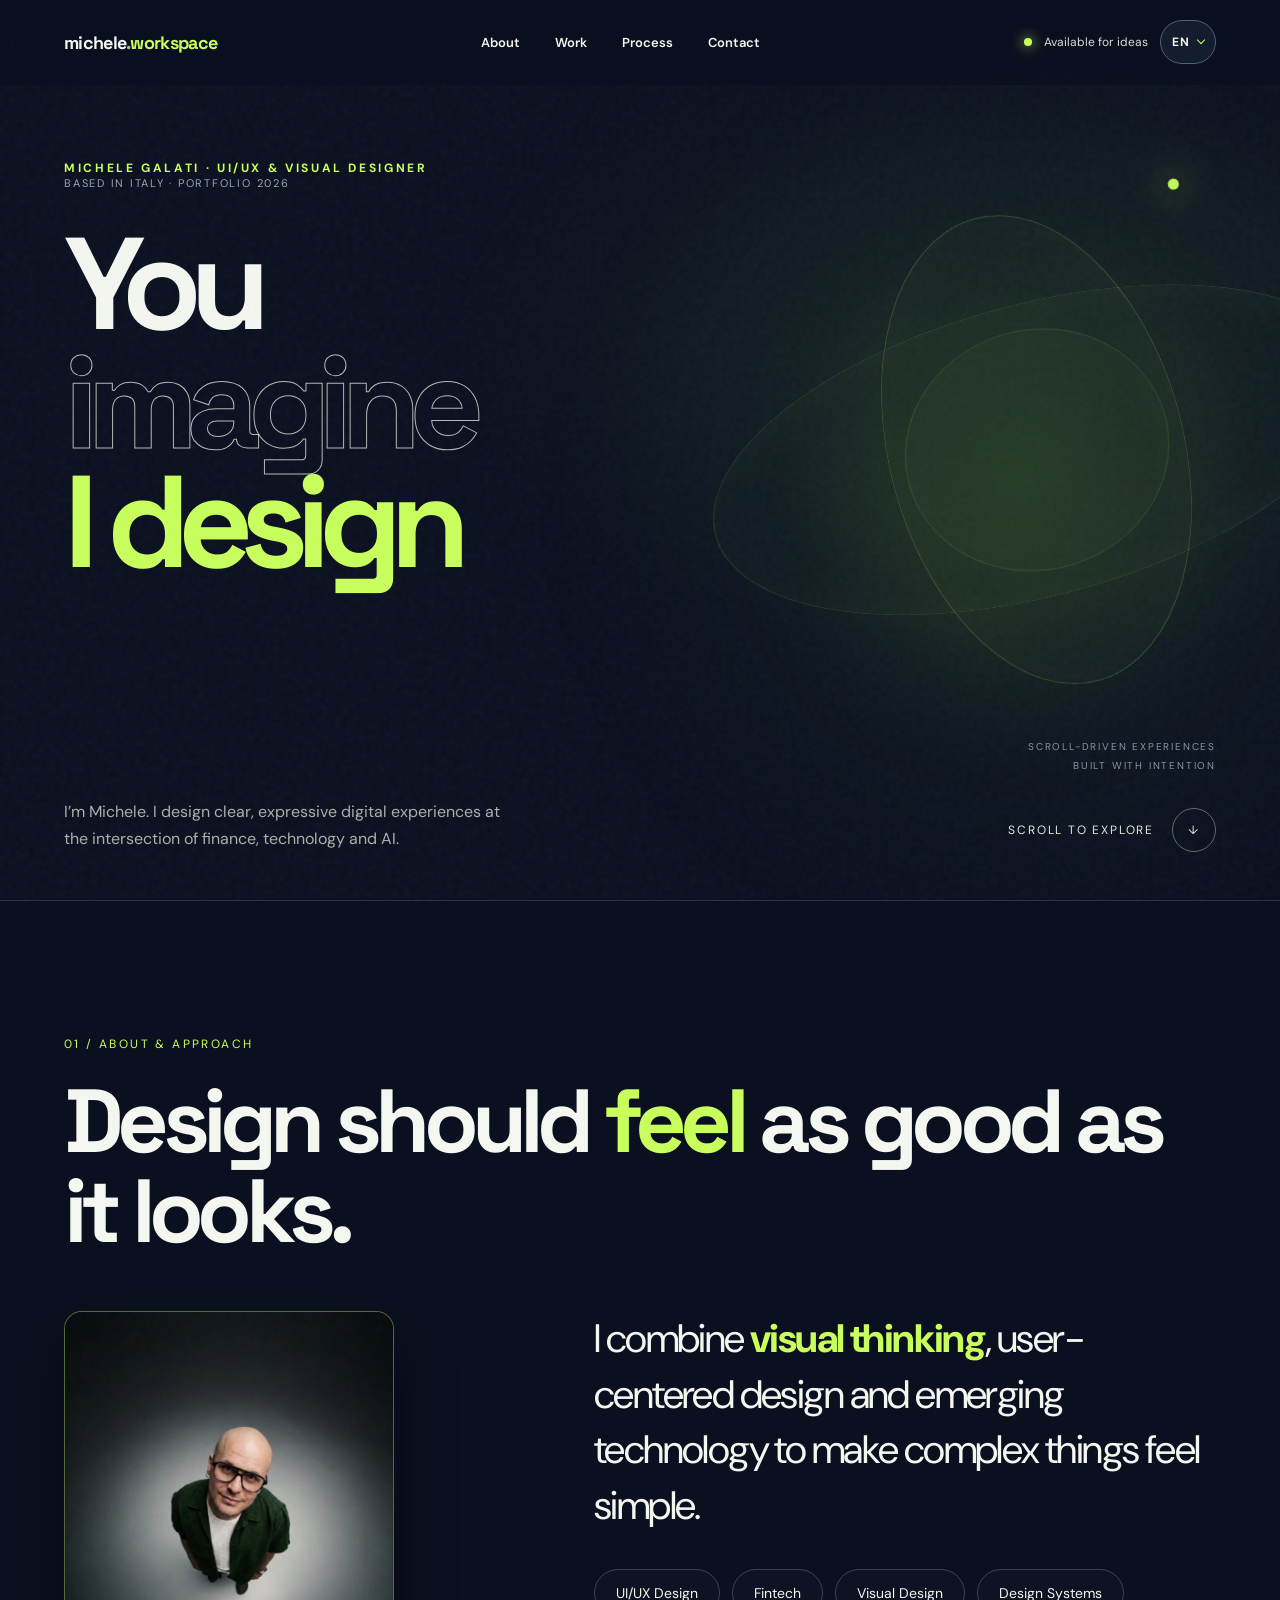
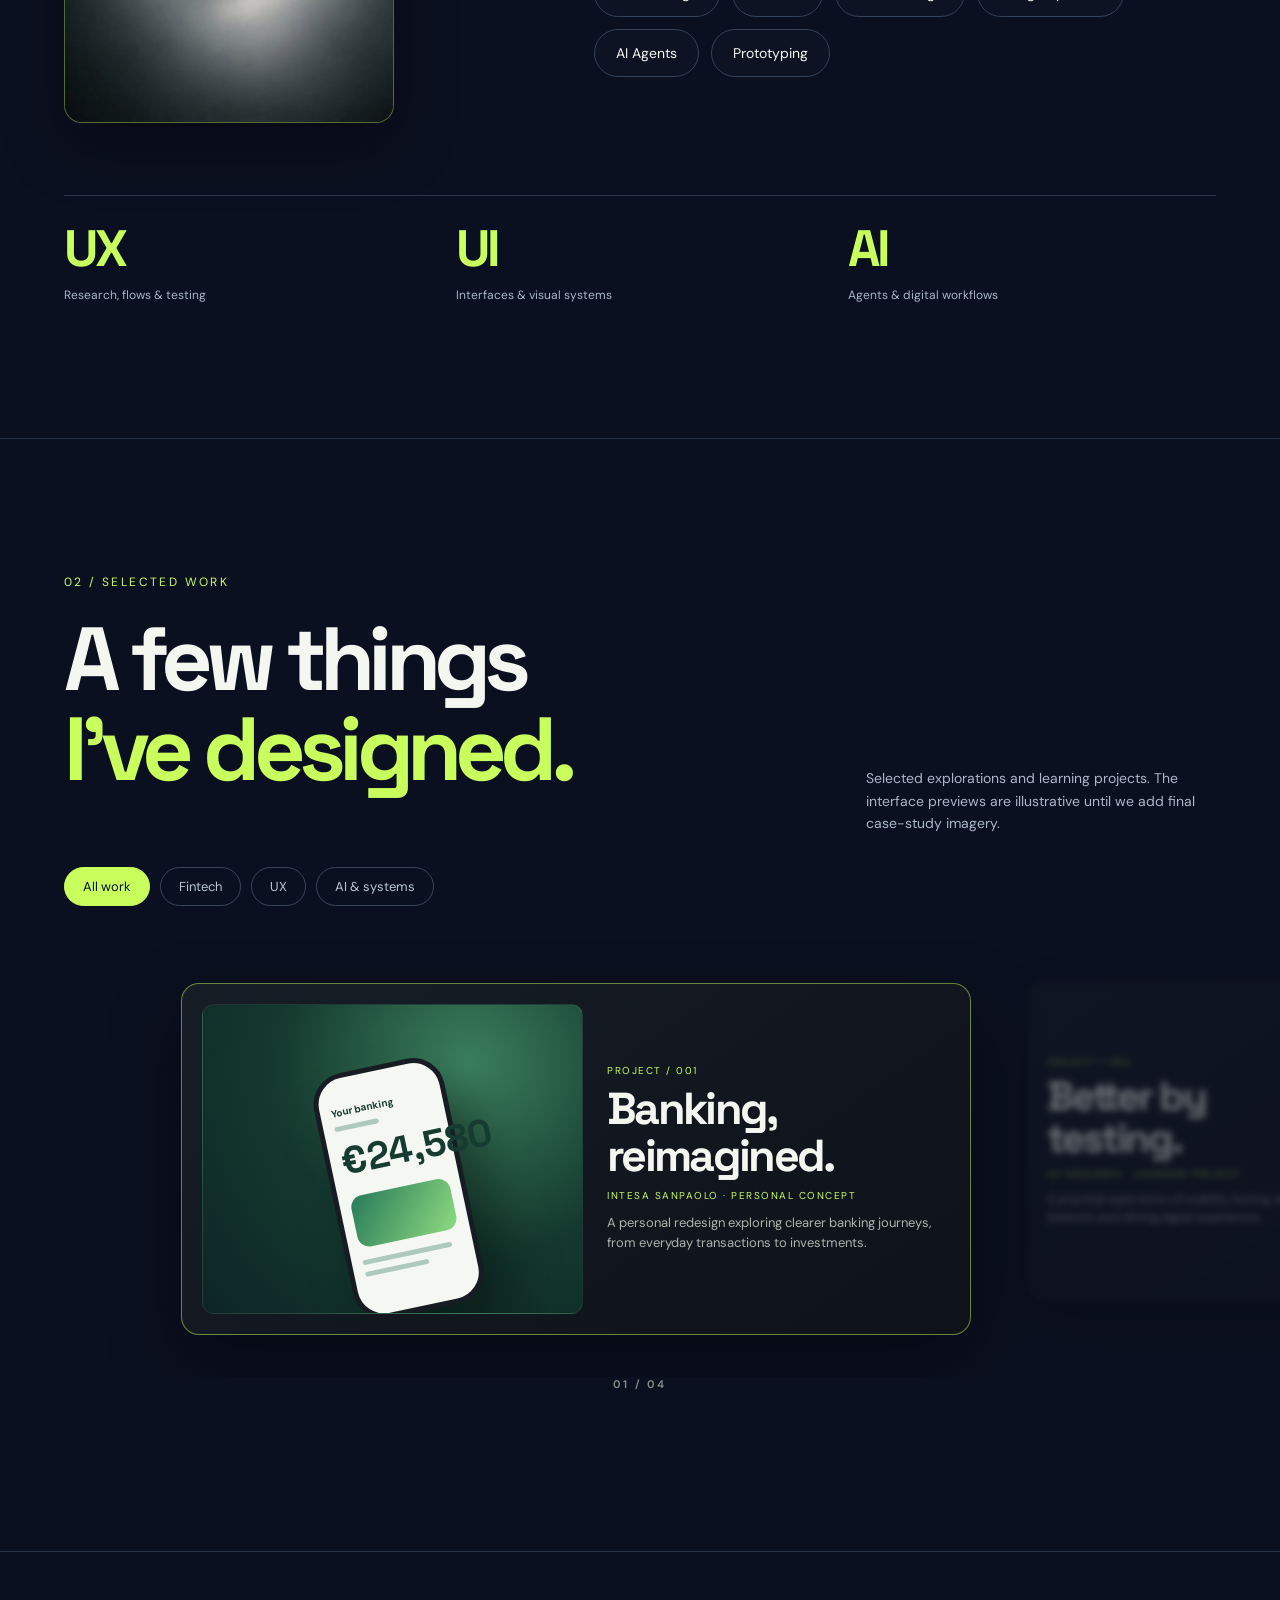
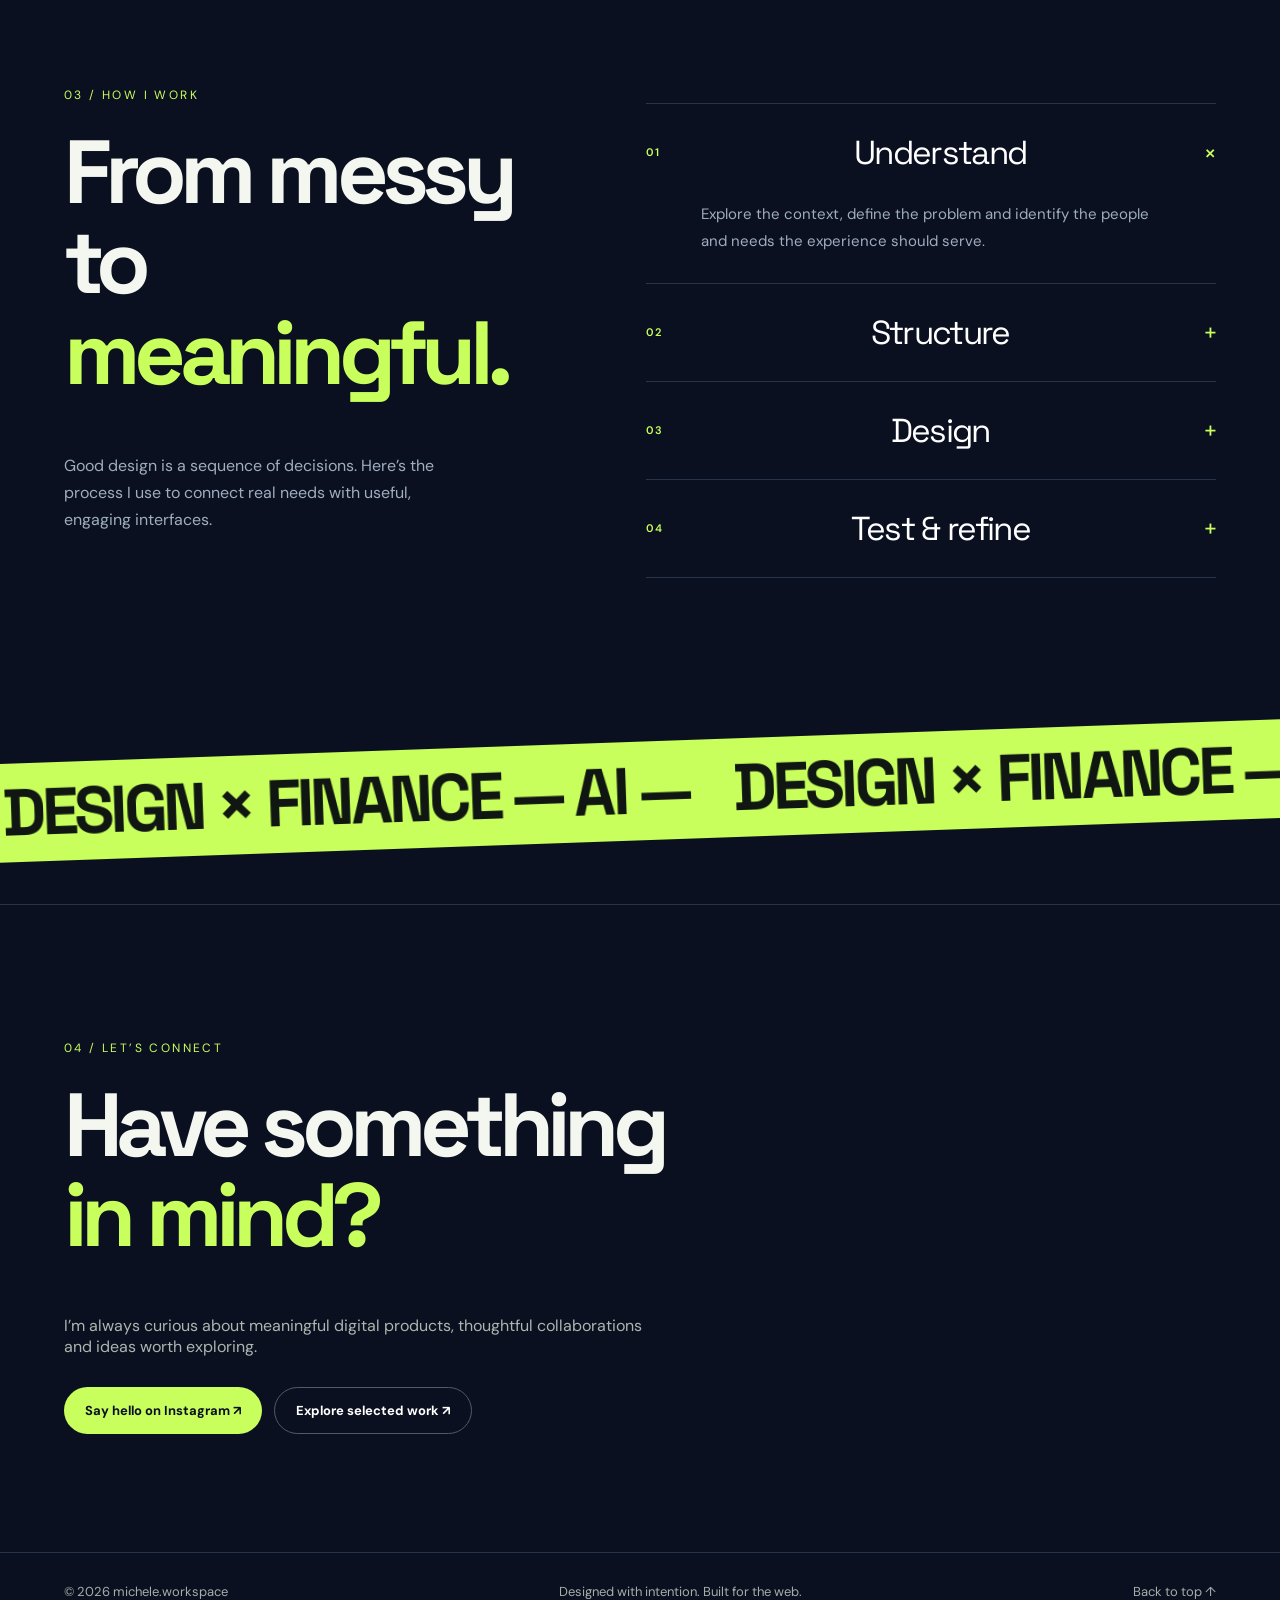
==== index.html @ 6c4df7eb "Replace project orbit with swipe carousel" ====
<!DOCTYPE html>

<html lang="it"><head><meta charset="utf-8"/><meta content="width=device-width, initial-scale=1" name="viewport"/><title>michele.workspace — UI/UX, Fintech e IA</title><style>
@import url('https://fonts.googleapis.com/css2?family=DM+Sans:wght@400;500;600;700&family=Space+Grotesk:wght@400;500;600;700&display=swap');
:root{--bg:#0b0d12;--paper:#11151b;--lime:#c8ff5c;--white:#f3f5f0;--muted:#99a2a3}*{box-sizing:border-box}html{scroll-behavior:smooth}body{margin:0;background:var(--bg);color:var(--white);font-family:'DM Sans',Arial,sans-serif;overflow-x:hidden}a{color:inherit;text-decoration:none}button{font:inherit}::selection{background:var(--lime);color:#101810}.grain{pointer-events:none;position:fixed;inset:0;opacity:.16;z-index:20;background-image:url("data:image/svg+xml,%3Csvg viewBox='0 0 180 180' xmlns='http://www.w3.org/2000/svg'%3E%3Cfilter id='n'%3E%3CfeTurbulence type='fractalNoise' baseFrequency='.8' numOctaves='3' stitchTiles='stitch'/%3E%3C/filter%3E%3Crect width='100%25' height='100%25' filter='url(%23n)' opacity='.23'/%3E%3C/svg%3E")}.nav{position:absolute;top:0;left:0;width:100%;display:flex;justify-content:space-between;align-items:center;padding:29px 5vw;z-index:15}.brand{font-family:'Space Grotesk';font-weight:700;font-size:18px;letter-spacing:-.7px}.brand b{color:var(--lime)}.navlinks{display:flex;gap:35px;font-size:13px}.navlinks a{transition:color .25s}.navlinks a:hover{color:var(--lime)}.navright{display:flex;align-items:center;gap:13px}.dot{width:8px;height:8px;background:var(--lime);border-radius:50%;box-shadow:0 0 13px var(--lime)}.available{font-size:12px;color:#d7dece}.hero{min-height:100svh;padding:160px 5vw 48px;position:relative;display:flex;flex-direction:column;justify-content:space-between;overflow:hidden}.glow{position:absolute;right:-17vw;top:2vh;width:75vw;height:75vw;max-height:1050px;border-radius:50%;background:radial-gradient(circle,rgba(137,214,61,.22) 0%,rgba(40,89,45,.09) 36%,transparent 67%);filter:blur(35px);pointer-events:none}.eyebrow{font-size:12px;letter-spacing:.22em;color:var(--lime);font-weight:700;text-transform:uppercase}.hero h1{font-family:'Space Grotesk',sans-serif;font-size:clamp(65px,11.2vw,190px);font-weight:700;letter-spacing:-.093em;line-height:.91;margin:35px 0 28px;max-width:1440px;position:relative}.hero h1 span{display:block}.hero h1 .outline{color:transparent;-webkit-text-stroke:1px rgba(244,251,235,.7)}.hero h1 .lime{color:var(--lime)}.herofoot{display:flex;justify-content:space-between;align-items:flex-end;gap:18px}.herofoot p{max-width:360px;color:#a9b1ab;font-size:16px;line-height:1.65;margin:0}.scrollnote{font-size:12px;letter-spacing:.15em;color:#e5eade;display:flex;align-items:center;gap:18px}.scrollnote span{border:1px solid #606963;border-radius:50%;height:44px;width:44px;display:grid;place-items:center}.section{padding:135px 5vw;border-top:1px solid #242b2a}.tag{color:var(--lime);font-size:12px;letter-spacing:.2em;text-transform:uppercase}.section h2{font-family:'Space Grotesk';font-size:clamp(48px,7vw,110px);line-height:1.01;letter-spacing:-.075em;margin:24px 0 54px;max-width:1050px}.section h2 em{font-style:normal;color:var(--lime)}.intro{max-width:800px;font-size:clamp(23px,3.1vw,46px);line-height:1.4;letter-spacing:-.04em}.intro strong{color:var(--lime)}.skills{display:flex;flex-wrap:wrap;gap:12px;margin-top:55px}.chip{border:1px solid #3a4740;border-radius:100px;padding:14px 21px;font-size:14px;transition:background .25s,color .25s,transform .25s}.chip:hover{background:var(--lime);color:#0b0d12;transform:translateY(-5px)}.workhead{display:flex;justify-content:space-between;align-items:end;gap:30px}.workhead p{font-size:14px;color:var(--muted);max-width:310px}.project{display:grid;grid-template-columns:1.2fr .8fr;gap:5vw;border-top:1px solid #303a37;padding:40px 0 75px;align-items:center}.project:nth-of-type(even){grid-template-columns:.8fr 1.2fr}.project:nth-of-type(even) .visual{order:2}.visual{position:relative;min-height:410px;border-radius:12px;display:grid;place-items:center;overflow:hidden;transition:transform .5s cubic-bezier(.2,.8,.2,1)}.visual:hover{transform:scale(.985)}.visual.green{background:radial-gradient(circle at 70% 20%,#42895e,#183d32 53%,#122824)}.visual.blue{background:radial-gradient(circle at 25% 20%,#466ca5,#182b4d 55%,#101a32)}.visual.purple{background:radial-gradient(circle at 65% 25%,#6a548e,#242039 64%,#171322)}.mock{width:46%;min-width:170px;max-width:260px;aspect-ratio:.53;background:#f5f8f2;border:7px solid #161c22;border-radius:32px;box-shadow:20px 40px 55px #0006;transform:rotate(-12deg) translateY(30px);padding:35px 14px 15px;transition:transform .7s cubic-bezier(.2,.8,.2,1);color:#163b31}.visual:hover .mock{transform:rotate(-4deg) translateY(8px)}.mock .line{height:8px;border-radius:12px;background:#aecabc;margin:10px 0}.mock .balance{font-size:clamp(20px,3vw,38px);font-family:'Space Grotesk';font-weight:700}.mock .block{height:26%;background:linear-gradient(130deg,#287a5a,#8edb80);border-radius:12px;margin:20px 0}.mock .tiny{font-size:10px;font-weight:700}.visual.blue .mock{color:#203968}.visual.blue .mock .block{background:linear-gradient(130deg,#1d4389,#75a0e9)}.visual.purple .mock{color:#4d376b}.visual.purple .mock .block{background:linear-gradient(130deg,#66429c,#bfa8e7)}.projectinfo .number{color:var(--lime);font-size:12px;letter-spacing:.15em}.projectinfo h3{font-family:'Space Grotesk';letter-spacing:-.06em;font-size:clamp(35px,4.5vw,70px);line-height:1.04;margin:20px 0}.projectinfo p{font-size:16px;line-height:1.7;color:#abb4ad;max-width:400px}.projectinfo .type{font-size:12px;color:var(--lime);text-transform:uppercase;letter-spacing:.15em}.view{display:inline-flex;align-items:center;gap:19px;margin-top:25px;border-bottom:1px solid #809185;padding-bottom:12px;font-size:14px}.view span{font-size:21px;transition:transform .25s}.view:hover span{transform:translate(5px,-5px)}.ticker{background:var(--lime);color:#101611;overflow:hidden;white-space:nowrap;transform:rotate(-2deg) scale(1.03);margin:20px 0 70px}.tickertrack{display:inline-flex;min-width:max-content;animation:marquee 20s linear infinite;font:700 clamp(36px,5vw,85px)/1.5 'Space Grotesk';letter-spacing:-.06em}.tickertrack span{padding:0 20px}@keyframes marquee{to{transform:translateX(-50%)}}.contact{padding-bottom:100px;min-height:70vh}.contact h2{max-width:1100px}.contact h2 a{color:var(--lime);border-bottom:3px solid var(--lime)}.footer{display:flex;justify-content:space-between;gap:15px;flex-wrap:wrap;border-top:1px solid #2b3331;padding:30px 5vw;color:#a5aea8;font-size:13px}.reveal{opacity:0;transform:translateY(48px);transition:opacity .85s ease,transform .85s cubic-bezier(.2,.7,.2,1)}.reveal.visible{opacity:1;transform:translateY(0)}.reveal.delay{transition-delay:.15s}.cursor{position:fixed;pointer-events:none;border:1px solid var(--lime);height:24px;width:24px;border-radius:50%;z-index:100;transform:translate(-50%,-50%);opacity:0;transition:width .2s,height .2s,opacity .2s;mix-blend-mode:difference}.cursor.big{width:56px;height:56px;background:var(--lime)}@media(min-width:901px){body{cursor:none}a,button,.chip,.visual{cursor:none}}@media(max-width:900px){.hero{padding-top:145px;min-height:85svh}.hero h1{font-size:clamp(57px,11vw,120px)}.navlinks{display:none}.available{font-size:10px}.project,.project:nth-of-type(even){grid-template-columns:1fr;gap:24px}.project:nth-of-type(even) .visual{order:0}.visual{min-height:360px}.section{padding:90px 5vw}.herofoot{align-items:start}.scrollnote{display:none}}@media(max-width:550px){.hero h1{font-size:clamp(55px,12.3vw,80px)}.herofoot p{font-size:14px}.visual{min-height:320px}.nav{padding:25px 5vw}.section h2{margin-bottom:40px}.section{padding-top:75px;padding-bottom:75px}.contact{min-height:50vh}}@media(prefers-reduced-motion:reduce){*,*:before,*:after{animation-duration:.01ms!important;transition-duration:.01ms!important;scroll-behavior:auto!important}.reveal{opacity:1;transform:none}}


/* V2: progressive enhancements on top of the original portfolio */
:root{--bg:#0b1020;--paper:#11192b;--lime:#c8ff5c;--white:#f4f6f0;--muted:#aab7c6;--line:#273449;--ease:cubic-bezier(.19,1,.22,1)}
html{overflow-x:clip}body{background:var(--bg)}
:focus-visible{outline:2px solid var(--lime);outline-offset:5px}
.skip{position:fixed;top:-100px;left:20px;background:var(--lime);color:#0b1020;padding:12px 18px;z-index:999}.skip:focus{top:20px}
.nav{position:fixed;top:0;left:0;right:0;padding:20px 5vw;background:rgba(11,16,32,.62);border-bottom:1px solid transparent;backdrop-filter:blur(20px);-webkit-backdrop-filter:blur(20px);transition:background .3s,border-color .3s;z-index:90}
.nav.scrolled{background:rgba(11,16,32,.9);border-color:var(--line)}
.navlinks a.active{color:var(--lime)}.navlinks a{font-weight:600}
.navright{gap:12px}.navright .dot{flex-shrink:0}
.menu-toggle{display:none;background:none;border:1px solid #526075;border-radius:100px;color:#fff;padding:10px 15px;font-size:12px;cursor:pointer}
.progress{position:fixed;top:0;left:0;height:3px;width:100%;background:var(--lime);transform:scaleX(0);transform-origin:left;z-index:110;pointer-events:none}
.hero{min-height:100svh;padding-top:160px;isolation:isolate}.hero h1{z-index:3}.hero h1 .outline{-webkit-text-stroke:1px rgba(244,251,235,.72)}
.hero::before{content:'';position:absolute;inset:0;z-index:-1;background:radial-gradient(ellipse at 80% 38%,rgba(119,191,80,.09),transparent 40%)}
.hero-topline{display:flex;align-items:center;justify-content:space-between;gap:20px}.hero-index{font-size:11px;color:#96a8b5;letter-spacing:.16em}
.hero h1 .word{display:block;transform:translateY(0);transition:transform .7s var(--ease)}
.hero h1 .word:hover{transform:translateX(12px)}
.hero-orbit{position:absolute;width:min(52vw,680px);aspect-ratio:1;right:-7%;top:13%;pointer-events:none;z-index:-1;transform:rotate(-15deg)}
.hero-orbit .ring{position:absolute;inset:0;border:1px solid rgba(200,255,92,.17);border-radius:50%;transform:rotateX(64deg) rotate(-25deg);box-shadow:0 0 80px rgba(200,255,92,.045) inset}
.hero-orbit .ring:nth-child(2){inset:14%;border-color:rgba(200,255,92,.25);transform:rotateY(52deg) rotate(-35deg)}
.hero-orbit .ring:nth-child(3){inset:30%;border-color:rgba(200,255,92,.15);transform:rotateX(25deg) rotate(25deg)}
.hero-orbit .satellite{position:absolute;right:19%;top:16%;width:11px;height:11px;background:var(--lime);border-radius:50%;box-shadow:0 0 35px var(--lime);animation:float 5s ease-in-out infinite}
@keyframes float{50%{transform:translateY(-24px)}}
.herofoot{position:relative;z-index:3}.herofoot p{max-width:440px}.herofoot strong{color:#f5f9f0}
.scrollnote span{transition:transform .3s,border-color .3s}.scrollnote:hover span{transform:translateY(6px);border-color:var(--lime)}
.hero-meta{position:absolute;right:5vw;bottom:128px;display:flex;flex-direction:column;gap:6px;text-align:right;font-size:10px;letter-spacing:.18em;color:#8795a7}
.section{border-color:var(--line)}.section h2{max-width:1120px}.section h2 em{font-style:normal}
.about-layout{display:grid;grid-template-columns:.8fr 1.2fr;gap:9vw;align-items:start}
.about-aside{position:sticky;top:140px}.about-aside .micro{font-size:13px;line-height:1.8;color:#a8b5c7;max-width:250px}
.about-aside .vertical-line{width:1px;height:100px;background:linear-gradient(var(--lime),transparent);margin:26px 0}
.about-content .intro{margin:0}.about-content .skills{margin-top:36px}.chip{background:rgba(255,255,255,.015);border-color:#34435a}
.stats{display:grid;grid-template-columns:repeat(3,1fr);border-top:1px solid var(--line);margin-top:72px;padding-top:27px;gap:24px}
.stat b{font:700 clamp(28px,4vw,54px)/1 'Space Grotesk';letter-spacing:-.06em;color:var(--lime)}.stat span{display:block;font-size:12px;color:#a8b5c7;margin-top:12px}
.workhead{margin-bottom:18px}.workhead p{max-width:350px;line-height:1.6}
.filters{display:flex;gap:10px;flex-wrap:wrap;margin:0 0 35px}.filter{background:transparent;border:1px solid #39465a;color:#b9c6d4;padding:10px 18px;border-radius:30px;cursor:pointer;transition:all .25s;font-size:13px}
.filter:hover,.filter.active{background:var(--lime);color:#0b1020;border-color:var(--lime)}
.project{transition:opacity .35s,transform .35s;transform-origin:center top}.project.is-hidden{display:none}
.project{cursor:pointer}.project .visual{isolation:isolate}.visual::after{content:none}
.visual{border:1px solid #ffffff12}.visual:hover{transform:scale(.99)}
.visual.green{background:radial-gradient(circle at 70% 20%,#3b805d,#14392e 53%,#0d2426)}
.visual.blue{background:radial-gradient(circle at 25% 20%,#406ca5,#182b4d 55%,#101a32)}
.visual.purple{background:radial-gradient(circle at 65% 25%,#66538e,#242039 64%,#171322)}
.visual.coral{background:radial-gradient(circle at 75% 20%,#d69c94,#8c5053 48%,#301e30)}
.visual .mock{pointer-events:none}.view{background:none;border:0;border-bottom:1px solid #809185;color:var(--white);padding-left:0;padding-right:0;cursor:pointer;font-family:inherit}
.projectinfo .type{line-height:1.7}.projectinfo h3{font-size:clamp(36px,4.5vw,72px)}
.flow-preview{width:80%;max-width:480px;aspect-ratio:1.5;background:#f8f7f3;color:#182231;border-radius:15px;transform:rotate(-8deg) translateY(20px);box-shadow:24px 30px 60px #0005;padding:15px;transition:transform .7s var(--ease);pointer-events:none}
.visual:hover .flow-preview{transform:rotate(-2deg) translateY(2px)}
.flow-top{display:flex;justify-content:space-between;align-items:center;font-size:11px;font-weight:700}.flow-top i{display:block;background:#e7a89d;width:10px;height:10px;border-radius:50%}
.flow-main{display:grid;grid-template-columns:1fr 1fr;gap:10px;margin-top:20px;align-items:center}.flow-circle{aspect-ratio:1;border:10px solid #efb1a6;border-left-color:#d8dbe0;border-bottom-color:#f4d8cf;border-radius:50%;display:grid;place-items:center;font:700 10px 'Space Grotesk';text-align:center}
.flow-rows{display:grid;gap:8px}.flow-rows span{height:20px;background:#e9e8e5;border-radius:6px}.flow-rows span:nth-child(2){width:80%;background:#f2c8c0}.flow-rows span:nth-child(3){width:65%}
.ticker{margin:30px 0 65px}.tickertrack{will-change:transform}
.process-grid{display:grid;grid-template-columns:.9fr 1.1fr;gap:9vw;align-items:start}.process-lead{position:sticky;top:140px}.process-lead p{color:#9eaebe;line-height:1.7;max-width:370px}
.process-list{border-top:1px solid var(--line)}.step{border-bottom:1px solid var(--line)}.step-button{width:100%;display:flex;gap:22px;align-items:center;justify-content:space-between;background:transparent;color:#fff;border:0;padding:27px 0;cursor:pointer;text-align:left;font-family:'Space Grotesk';font-size:clamp(21px,2.6vw,36px);letter-spacing:-.05em}.step-button .n{font:600 11px 'DM Sans';color:var(--lime);letter-spacing:.1em;min-width:32px}.step-button .plus{font-size:24px;font-weight:400;color:var(--lime);transition:transform .3s}.step.open .plus{transform:rotate(45deg)}.step-copy{max-height:0;overflow:hidden;transition:max-height .55s var(--ease)}.step-copy p{margin:0 0 28px 55px;max-width:470px;color:#9eadbf;font-size:15px;line-height:1.8}
.contact{min-height:72vh}.contact h2 a{transition:color .3s}.contact h2 a:hover{color:#fff}.contact-actions{display:flex;gap:12px;flex-wrap:wrap;margin-top:30px}.pill-link{display:inline-flex;align-items:center;gap:12px;padding:14px 21px;border-radius:100px;background:var(--lime);color:#0b1020;font-weight:700;font-size:13px;transition:transform .3s}.pill-link:hover{transform:translateY(-5px)}.pill-link.secondary{background:transparent;color:#fff;border:1px solid #4c5c6b}
.footer{border-color:var(--line)}
.dialog{position:fixed;inset:0;z-index:200;display:none;align-items:center;justify-content:center;padding:24px;background:rgba(4,8,18,.82);backdrop-filter:blur(12px)}.dialog.open{display:flex;animation:fadeIn .3s ease}@keyframes fadeIn{from{opacity:0}to{opacity:1}}
.dialog-panel{width:min(850px,100%);max-height:min(86vh,900px);overflow:auto;background:#131d2e;border:1px solid #3c4a5c;border-radius:18px;padding:clamp(24px,5vw,56px);position:relative;box-shadow:0 30px 100px #0009}
.dialog-close{position:absolute;top:20px;right:20px;background:#243147;border:1px solid #536176;color:#fff;border-radius:50%;height:42px;width:42px;font-size:23px;cursor:pointer}
.dialog-label{color:var(--lime);font-size:11px;letter-spacing:.18em;text-transform:uppercase}.dialog h2{font:700 clamp(36px,6vw,72px)/1.02 'Space Grotesk';letter-spacing:-.07em;margin:24px 50px 22px 0}.dialog p{color:#c0cad6;line-height:1.8;font-size:16px;max-width:660px}.dialog-grid{display:grid;grid-template-columns:1fr 1fr;gap:28px;margin-top:28px;border-top:1px solid var(--line);padding-top:24px}.dialog-grid h3{font-size:12px;color:var(--lime);text-transform:uppercase;letter-spacing:.14em}.dialog-grid p{font-size:14px;margin:8px 0}.dialog-note{font-size:12px!important;color:#94a4b6!important;margin-top:24px}
.mobile-menu{display:none}.backtop{position:fixed;bottom:22px;right:22px;width:48px;height:48px;border-radius:50%;background:var(--lime);color:#0b1020;border:0;cursor:pointer;z-index:80;opacity:0;pointer-events:none;transform:translateY(12px);transition:opacity .3s,transform .3s}.backtop.show{opacity:1;pointer-events:auto;transform:translateY(0)}
.reveal{transition-duration:1s}.reveal.delay{transition-delay:.16s}
@media(max-width:900px){.nav{padding:18px 5vw}.menu-toggle{display:block}.navright .available,.navright .dot{display:none}.mobile-menu{position:fixed;inset:0;background:#0b1020;z-index:89;padding:115px 6vw 45px;display:flex;flex-direction:column;gap:12px;opacity:0;visibility:hidden;transform:translateY(-16px);transition:opacity .35s,transform .35s,visibility .35s}.mobile-menu.open{opacity:1;visibility:visible;transform:translateY(0)}.mobile-menu a{font:700 clamp(42px,10vw,76px)/1.2 'Space Grotesk';letter-spacing:-.07em;padding:9px 0;border-bottom:1px solid #293449}.mobile-menu small{margin-top:auto;color:#93a4b5}.hero-orbit{width:75vw;right:-18%;top:23%;opacity:.75}.hero-meta{display:none}.about-layout,.process-grid{grid-template-columns:1fr;gap:30px}.about-aside,.process-lead{position:static}.about-aside .vertical-line{display:none}.stats{margin-top:50px}.process-lead h2{margin-bottom:22px}}
@media(max-width:550px){.hero{min-height:94svh;padding-top:145px}.hero h1{font-size:clamp(56px,12.5vw,82px);margin-top:38px}.hero-index{display:none}.hero-orbit{width:105vw;top:31%;right:-43%;opacity:.55}.stats{grid-template-columns:1fr 1fr}.stat:last-child{grid-column:1/-1}.project .visual{min-height:320px}.flow-preview{width:87%}.step-copy p{margin-left:0}.dialog-grid{grid-template-columns:1fr;gap:10px}.dialog-panel{padding:28px 22px}.dialog h2{margin-right:30px}.contact h2{overflow-wrap:anywhere}.footer{padding-bottom:80px}}
@media(prefers-reduced-motion:reduce) and (pointer:fine){body,a,button,.chip,.visual{cursor:auto!important}}
@media(prefers-reduced-motion:reduce){.reveal{opacity:1!important;transform:none!important}.tickertrack{animation:none!important}.hero-orbit .satellite{animation:none!important}.mobile-menu,.step-copy{transition:none!important}}

.locale-picker{position:relative;display:inline-grid;place-items:center;grid-template-columns:auto auto;gap:8px;padding:0 11px;min-height:44px;flex:none;border:1px solid #526171;border-radius:100px;color:var(--white);background:#131d2e;font:700 12px "DM Sans",sans-serif;letter-spacing:.08em}
.locale-picker::after{content:"";width:5px;height:5px;border-right:1px solid var(--lime);border-bottom:1px solid var(--lime);transform:translateY(-2px) rotate(45deg);pointer-events:none}
.locale-picker:hover,.locale-picker:focus-within{border-color:var(--lime)}
.locale-picker:focus-within{outline:2px solid var(--lime);outline-offset:3px}
.locale-picker select{position:absolute;inset:0;width:100%;height:100%;opacity:0;cursor:pointer;font-size:16px;color-scheme:dark}
.locale-picker span{pointer-events:none}
html[lang="de"] .hero h1{font-size:clamp(43px,10vw,175px)}
.process-lead h2,.projectinfo h3{overflow-wrap:anywhere}
@media(min-width:901px) and (max-width:1100px){.navlinks{gap:18px}.navright .available,.navright .dot{display:none}}
@media(max-width:550px){.navright{gap:7px}.nav .brand{font-size:clamp(15px,4.5vw,20px)}.menu-toggle{padding-inline:8px}.locale-picker{padding-inline:9px}.hero h1{font-size:clamp(42px,12.5vw,82px)}}
@media(max-width:360px){.nav{padding-inline:4vw}.nav .brand{letter-spacing:-.045em}.menu-toggle{font-size:10px}}
@media(max-width:550px){html[lang="de"] .hero h1{font-size:clamp(38px,11vw,65px)}}
.hero h1{font-size:clamp(42px,10.2vw,174px)}
@media(max-width:550px){.hero h1,html[lang="de"] .hero h1{font-size:clamp(39px,10.5vw,62px)}}.project-carousel{display:flex;gap:18px;overflow-x:auto;overflow-y:hidden;scroll-snap-type:x mandatory;scroll-behavior:smooth;scrollbar-width:none;overscroll-behavior-x:contain;padding:42px max(14vw,calc((100% - 790px)/2));margin:0 calc(-5vw);perspective:1200px;touch-action:pan-x pan-y}
.project-carousel::-webkit-scrollbar{display:none}
.project-carousel .project{position:relative;inset:auto;flex:0 0 min(72vw,790px);min-width:0;display:grid;grid-template-columns:1fr .9fr;gap:24px;align-items:center;padding:20px;border:1px solid #344039;border-radius:18px;background:linear-gradient(145deg,rgba(23,30,39,.98),rgba(14,18,25,.98));box-shadow:0 28px 70px #0006;scroll-snap-align:center;scroll-snap-stop:always;transform:scale(.9);filter:blur(4px);opacity:.42;transition:transform .45s ease,filter .45s ease,opacity .45s ease,border-color .45s;cursor:pointer;outline:none}
.project-carousel .project.is-active{transform:scale(1);filter:none;opacity:1;border-color:rgba(200,255,92,.48);z-index:2}
.project-carousel .project:focus-visible{outline:2px solid var(--lime);outline-offset:4px}
.project-carousel .project.is-hidden{display:none}
.project-carousel .visual{height:310px;min-height:310px;border-radius:12px}
.project-carousel .mock{width:35%;min-width:120px;padding:27px 11px 12px;border-width:5px}
.project-carousel .mock .line{height:5px;margin:7px 0}
.project-carousel .mock .block{margin:12px 0}
.project-carousel .flow-preview{width:80%;padding:12px}
.project-carousel .projectinfo h3{font-size:clamp(28px,3.5vw,48px);margin:9px 0}
.project-carousel .projectinfo .number{font-size:10px}
.project-carousel .projectinfo .type{font-size:10px;line-height:1.5}
.project-carousel .projectinfo p{display:block;font-size:13px;line-height:1.55;margin:10px 0 0}
.carousel-status{text-align:center;margin:0 auto 25px;color:#87928e;font:600 11px 'DM Sans';letter-spacing:.2em}
@media(max-width:900px){
.project-carousel{gap:12px;padding:30px 11vw;margin-inline:-5vw}
.project-carousel .project{flex-basis:78vw;grid-template-columns:1fr;padding:13px;gap:12px}
.project-carousel .visual{height:175px;min-height:175px}
.project-carousel .projectinfo h3{font-size:clamp(22px,5vw,32px);margin:5px 0}
.project-carousel .projectinfo .type{font-size:9px}
.project-carousel .projectinfo p{font-size:12px;line-height:1.45;display:-webkit-box;-webkit-line-clamp:2;-webkit-box-orient:vertical;overflow:hidden}
.project-carousel .projectinfo .number{font-size:9px}
.project-carousel .mock{width:27%;min-width:92px;padding:23px 9px 9px}
.project-carousel .mock .line{height:4px;margin:5px 0}
.project-carousel .mock .block{margin:9px 0}
.project-carousel .flow-preview{width:70%;padding:9px}
}
@media(max-width:550px){
.project-carousel{gap:10px;padding:23px 9vw;margin-inline:-5vw}
.project-carousel .project{flex-basis:82vw;padding:10px;gap:9px;border-radius:14px}
.project-carousel .visual{height:145px;min-height:145px}
.project-carousel .projectinfo h3{font-size:22px}
.project-carousel .projectinfo p{font-size:11px}
}
@media(prefers-reduced-motion:reduce){.project-carousel{scroll-behavior:auto}.project-carousel .project{transition:none}}

.about-aside{align-self:stretch}
.portrait{margin:0;width:min(100%,330px);aspect-ratio:4/5;overflow:hidden;border:1px solid rgba(200,255,92,.35);border-radius:18px;background:#151d20;box-shadow:0 22px 60px rgba(0,0,0,.35)}
.portrait img{display:block;width:100%;height:100%;object-fit:cover;object-position:center 34%;filter:saturate(.9);transition:transform .8s cubic-bezier(.2,.8,.2,1),filter .5s}
.portrait:hover img{transform:scale(1.035);filter:saturate(1.04)}
@media(max-width:900px){.about-aside{display:flex;justify-content:center}.portrait{width:min(100%,420px)}}
@media(max-width:900px){
.project-carousel{min-height:0;display:grid;grid-template-columns:repeat(2,minmax(0,1fr));gap:16px;padding:30px 0}
.project-carousel .project,.project-carousel .project:nth-child(n){position:relative;inset:auto;width:auto;min-width:0;transform:none!important;opacity:1!important;z-index:1!important;padding:12px;gap:10px}
.project-carousel::before{width:90%;height:42%;transform:translate(-50%,-50%) rotateX(66deg);opacity:.7}
.project-carousel::after{width:70%;height:32%;transform:translate(-50%,-50%) rotateX(66deg);opacity:.6}
.project-carousel .visual{min-height:150px;height:150px}
.project-carousel .projectinfo h3{font-size:clamp(21px,3.6vw,30px);margin:5px 0}
.project-carousel .projectinfo .type{font-size:9px;line-height:1.45}
.project-carousel .projectinfo .number{font-size:9px}
.project-carousel .projectinfo p{display:none}
.project-carousel .project:hover{filter:brightness(1.08)}
}
@media(max-width:550px){
.project-carousel{gap:10px;padding:24px 0}
.project-carousel .project,.project-carousel .project:nth-child(n){padding:9px;gap:8px;border-radius:12px}
.project-carousel .visual{min-height:112px;height:112px}
.project-carousel .projectinfo h3{font-size:clamp(17px,5vw,23px);line-height:1.08}
.project-carousel .projectinfo .type{font-size:8px}
}
@media(max-width:360px){.project-carousel{grid-template-columns:1fr}.project-carousel .visual{min-height:160px;height:160px}}
.project-carousel{display:flex!important;grid-template-columns:none!important;gap:18px;overflow-x:auto;overflow-y:hidden;scroll-snap-type:x mandatory;scroll-behavior:smooth;scrollbar-width:none;overscroll-behavior-x:contain;padding:42px max(14vw,calc((100% - 790px)/2));margin:0 calc(-5vw);perspective:1200px;touch-action:pan-x pan-y}
.project-carousel::-webkit-scrollbar{display:none}
.project-carousel .project,.project-carousel .project:nth-child(n){position:relative;inset:auto;flex:0 0 min(72vw,790px);min-width:0;display:grid;grid-template-columns:1fr .9fr;gap:24px;align-items:center;width:auto;padding:20px;border:1px solid #344039;border-radius:18px;background:linear-gradient(145deg,rgba(23,30,39,.98),rgba(14,18,25,.98));box-shadow:0 28px 70px #0006;scroll-snap-align:center;scroll-snap-stop:always;transform:scale(.9);filter:blur(4px);opacity:.42;transition:transform .45s ease,filter .45s ease,opacity .45s ease,border-color .45s;cursor:pointer;outline:none;z-index:1}
.project-carousel .project.is-active{transform:scale(1);filter:none;opacity:1;border-color:rgba(200,255,92,.48);z-index:2}
.project-carousel .project:focus-visible{outline:2px solid var(--lime);outline-offset:4px}
.project-carousel .project.is-hidden{display:none}
.project-carousel .visual{height:310px;min-height:310px;border-radius:12px}
.project-carousel .mock{width:35%;min-width:120px;padding:27px 11px 12px;border-width:5px}
.project-carousel .mock .line{height:5px;margin:7px 0}.project-carousel .mock .block{margin:12px 0}
.project-carousel .flow-preview{width:80%;padding:12px}
.project-carousel .projectinfo h3{font-size:clamp(28px,3.5vw,48px);margin:9px 0}
.project-carousel .projectinfo .number{font-size:10px}
.project-carousel .projectinfo .type{font-size:10px;line-height:1.5}
.project-carousel .projectinfo p{display:block;font-size:13px;line-height:1.55;margin:10px 0 0}
.carousel-status{text-align:center;margin:0 auto 25px;color:#87928e;font:600 11px 'DM Sans';letter-spacing:.2em}
@media(max-width:900px){
.project-carousel{gap:12px;padding:30px 11vw;margin-inline:-5vw}
.project-carousel .project,.project-carousel .project:nth-child(n){flex-basis:78vw;grid-template-columns:1fr;padding:13px;gap:12px;transform:scale(.9);opacity:.42}
.project-carousel .project.is-active{transform:scale(1);opacity:1}
.project-carousel .visual{height:175px;min-height:175px}
.project-carousel .projectinfo h3{font-size:clamp(22px,5vw,32px);margin:5px 0}
.project-carousel .projectinfo .type{font-size:9px}
.project-carousel .projectinfo p{font-size:12px;line-height:1.45;display:-webkit-box;-webkit-line-clamp:2;-webkit-box-orient:vertical;overflow:hidden}
.project-carousel .projectinfo .number{font-size:9px}
.project-carousel .mock{width:27%;min-width:92px;padding:23px 9px 9px}
.project-carousel .mock .line{height:4px;margin:5px 0}.project-carousel .mock .block{margin:9px 0}
.project-carousel .flow-preview{width:70%;padding:9px}
}
@media(max-width:550px){
.project-carousel{gap:10px;padding:23px 9vw;margin-inline:-5vw}
.project-carousel .project,.project-carousel .project:nth-child(n){flex-basis:82vw;padding:10px;gap:9px;border-radius:14px}
.project-carousel .visual{height:145px;min-height:145px}
.project-carousel .projectinfo h3{font-size:22px}
.project-carousel .projectinfo p{font-size:11px}
}
@media(prefers-reduced-motion:reduce){.project-carousel{scroll-behavior:auto}.project-carousel .project{transition:none}}
</style><meta content="Michele Galati, designer UI/UX. Progetti selezionati di fintech, design visivo e IA." data-i18n-content="description" name="description"/><meta content="#0b1020" name="theme-color"/><noscript><style>.reveal{opacity:1!important;transform:none!important}body,a,button{cursor:auto!important}</style></noscript></head><body><a class="skip" href="#main" data-i18n="skip">Vai al contenuto</a><div aria-hidden="true" class="progress" id="progress"></div><div class="grain"></div><div class="cursor" id="cursor"></div><header class="nav" id="site-nav"><a aria-label="michele.workspace — torna all’inizio" data-i18n-label="brandLabel" class="brand" href="#top">michele<span style="color:#aeb9ae">.</span><b>workspace</b></a><nav class="navlinks" aria-label="Navigazione principale" data-i18n-label="navLabel"><a href="#about" data-i18n="about">Profilo</a><a href="#work" data-i18n="work">Progetti</a><a href="#process" data-i18n="process">Metodo</a><a href="#contact" data-i18n="contact">Contatti</a></nav><div class="navright"><div class="dot"></div><span class="available" data-i18n="available">Aperto a nuove idee</span><div class="locale-picker"><select id="site-language" aria-label="Lingua" data-i18n-label="language"><option value="it" lang="it">Italiano</option><option value="en" lang="en">English</option><option value="de" lang="de">Deutsch</option><option value="es" lang="es">Español</option></select><span aria-hidden="true" id="locale-code">IT</span></div><button aria-controls="mobile-menu" aria-expanded="false" aria-label="Apri il menu" class="menu-toggle" id="menu-toggle">MENU +</button></div></header><nav aria-label="Navigazione mobile" data-i18n-label="mobileLabel" class="mobile-menu" id="mobile-menu"><a href="#about" data-i18n="about">Profilo</a><a href="#work" data-i18n="work">Progetti</a><a href="#process" data-i18n="process">Metodo</a><a href="#contact" data-i18n="contact">Contatti</a><small data-i18n="disciplines">DESIGN × FINANZA × IA</small></nav><main id="main"><section class="hero" id="top"><div class="glow" id="glow"></div><div><div class="eyebrow reveal" data-i18n="eyebrow">Michele Galati · Designer UI/UX e visuale</div><div class="hero-index" data-i18n="location">IN ITALIA · PORTFOLIO 2026</div><h1 class="reveal delay"><span class="word" data-i18n="hero1">Tu</span><span class="word outline" data-i18n="hero2">immagini</span><span class="word lime" data-i18n="hero3">io progetto</span></h1></div><div class="herofoot reveal"><p data-i18n="heroIntro">Sono Michele. Progetto esperienze digitali chiare ed espressive all’incrocio tra finanza, tecnologia e IA.</p><a class="scrollnote" href="#about" data-i18n="scroll">SCORRI PER ESPLORARE <span>↓</span></a></div><div aria-hidden="true" class="hero-orbit" id="hero-orbit"><div class="ring"></div><div class="ring"></div><div class="ring"></div><div class="satellite"></div></div><div aria-hidden="true" class="hero-meta" data-i18n="heroMeta">ESPERIENZE CHE SEGUONO LO SCORRIMENTO<span>CURATE IN OGNI DETTAGLIO</span></div></section><section class="section" id="about"><div class="tag reveal" data-i18n="aboutTag">01 / Profilo e approccio</div><h2 class="reveal" data-i18n="aboutTitle">Il design deve essere piacevole da <em>usare</em> quanto da guardare.</h2><div class="about-layout"><div class="about-aside reveal"><figure class="portrait"><img src="[data-uri]" alt="Ritratto di Michele Galati" data-i18n-alt="portraitAlt" width="1122" height="1402" loading="lazy" decoding="async"></figure></div><div class="about-content"><p class="intro reveal" data-i18n="aboutIntro">Unisco <strong>pensiero visivo</strong>, design centrato sulle persone e tecnologie emergenti per rendere semplice ciò che è complesso.</p><div class="skills reveal"><div class="chip" data-i18n="uiux">Design UI/UX</div><div class="chip">Fintech</div><div class="chip" data-i18n="visual">Design visivo</div><div class="chip" data-i18n="systems">Sistemi di design</div><div class="chip" data-i18n="agents">Agenti IA</div><div class="chip" data-i18n="prototyping">Prototipazione</div></div></div></div><div class="stats reveal"><div class="stat"><b>UX</b><span data-i18n="uxStat">Ricerca, flussi e test</span></div><div class="stat"><b>UI</b><span data-i18n="uiStat">Interfacce e sistemi visivi</span></div><div class="stat"><b data-i18n="ai">IA</b><span data-i18n="aiStat">Agenti e flussi digitali</span></div></div></section><section class="section" id="work"><div class="workhead"><div><div class="tag reveal" data-i18n="workTag">02 / Progetti selezionati</div><h2 class="reveal" data-i18n="workTitle">Alcuni dei<br/><em>miei progetti.</em></h2></div><p class="reveal" data-i18n="workIntro">Una selezione di esplorazioni e progetti formativi. Le anteprime sono illustrative, in attesa delle immagini definitive dei casi studio.</p></div><div aria-label="Filtra i progetti" data-i18n-label="filterLabel" class="filters" role="group"><button aria-pressed="true" class="filter active" data-filter="all" type="button" data-i18n="all">Tutti i progetti</button><button aria-pressed="false" class="filter" data-filter="fintech" type="button">Fintech</button><button aria-pressed="false" class="filter" data-filter="ux" type="button">UX</button><button aria-pressed="false" class="filter" data-filter="ai" type="button" data-i18n="aiFilter">IA e sistemi</button></div><div class="project-carousel" id="project-carousel"><article class="project" role="button" tabindex="0" aria-label="Apri i dettagli del progetto" data-i18n-label="projectLabel" data-category="fintech ux" data-project="banking"><div class="visual green reveal"><div class="mock"><div class="tiny" data-i18n="bankMock">La tua banca</div><div class="line" style="width:45%"></div><div class="balance" data-i18n="bankBalance">24.580 €</div><div class="block"></div><div class="line" style="width:90%"></div><div class="line" style="width:65%"></div></div></div><div class="projectinfo reveal"><div class="number"><span data-i18n="projectNumber">PROGETTO</span> / 001</div><h3 data-i18n="bankTitle">La banca,<br/>ripensata.</h3><div class="type" data-i18n="bankType">Intesa Sanpaolo · Concept personale</div><p data-i18n="bankCopy">Un redesign personale per rendere più chiare le operazioni bancarie, dai pagamenti quotidiani agli investimenti.</p></div></article><article class="project" role="button" tabindex="0" aria-label="Apri i dettagli del progetto" data-i18n-label="projectLabel" data-category="ux" data-project="testing"><div class="visual blue reveal"><div class="mock"><div class="tiny" data-i18n="testMock">Esperienza digitale</div><div class="line" style="width:70%"></div><div class="balance" data-i18n="discover">Scopri.</div><div class="block"></div><div class="line" style="width:85%"></div><div class="line" style="width:55%"></div></div></div><div class="projectinfo reveal"><div class="number"><span data-i18n="projectNumber">PROGETTO</span> / 002</div><h3 data-i18n="testTitle">Migliorare<br/>con i test.</h3><div class="type" data-i18n="testType">Ricerca UX · Progetto formativo</div><p data-i18n="testCopy">Un’esplorazione pratica dei test di usabilità per osservare il comportamento delle persone e migliorare le esperienze digitali.</p></div></article><article class="project" role="button" tabindex="0" aria-label="Apri i dettagli del progetto" data-i18n-label="projectLabel" data-category="ai ux" data-project="agents"><div class="visual purple reveal"><div class="mock"><div class="tiny" data-i18n="agentMock">Automazione e IA</div><div class="line" style="width:60%"></div><div class="balance" data-i18n="smarter">Lavora meglio.</div><div class="block"></div><div class="line" style="width:75%"></div><div class="line" style="width:50%"></div></div></div><div class="projectinfo reveal"><div class="number"><span data-i18n="projectNumber">PROGETTO</span> / 003</div><h3 data-i18n="agentTitle">Automazione<br/>a misura d’uomo.</h3><div class="type" data-i18n="agentType">Agenti IA · n8n · Progetto formativo</div><p data-i18n="agentCopy">Un flusso conversazionale che combina automazione, revisione esplicita e controllo umano.</p></div></article><article class="project" role="button" tabindex="0" aria-label="Apri i dettagli del progetto" data-i18n-label="projectLabel" data-category="ai ux" data-project="flow"><div class="visual coral reveal"><div class="flow-preview"><div class="flow-top"><span>flow<span style="color:#c47d72">.</span> workspace</span><i></i></div><div class="flow-main"><div class="flow-circle" data-i18n="flowMock">PANORAMICA<br/>PROGETTO</div><div class="flow-rows"><span></span><span></span><span></span><span></span></div></div></div></div><div class="projectinfo reveal"><div class="number"><span data-i18n="projectNumber">PROGETTO</span> / 004</div><h3 data-i18n="flowTitle">Lavoro in<br/>movimento.</h3><div class="type" data-i18n="flowType">Flow · Concept per la gestione del lavoro</div><p data-i18n="flowCopy">Un approccio visivo per seguire progetti, responsabilità e scadenze, pensato per dare chiarezza ai team.</p></div></article></div><p class="carousel-status" id="carousel-status" aria-live="polite">01 / 04</p></section><section class="section" id="process"><div class="tag reveal" data-i18n="processTag">03 / Come lavoro</div><div class="process-grid"><div class="process-lead"><h2 class="reveal" data-i18n="processTitle">Dalla complessità<br/>alla <em>chiarezza.</em></h2><p class="reveal" data-i18n="processIntro">Il buon design nasce da una serie di decisioni. Con questo metodo traduco bisogni reali in interfacce utili e coinvolgenti.</p></div><div class="process-list reveal"><div class="step open"><button aria-expanded="true" class="step-button"><span class="n">01</span><span data-i18n="understand">Comprendere</span><span class="plus">+</span></button><div class="step-copy"><p data-i18n="understandCopy">Esploro il contesto, definisco il problema e individuo le persone a cui si rivolge l’esperienza e i loro bisogni.</p></div></div><div class="step"><button aria-expanded="false" class="step-button"><span class="n">02</span><span data-i18n="structure">Strutturare</span><span class="plus">+</span></button><div class="step-copy"><p data-i18n="structureCopy">Trasformo i risultati della ricerca in percorsi chiari, architettura dell’informazione e primi wireframe.</p></div></div><div class="step"><button aria-expanded="false" class="step-button"><span class="n">03</span><span data-i18n="design">Progettare</span><span class="plus">+</span></button><div class="step-copy"><p data-i18n="designCopy">Definisco un linguaggio visivo, disegno interfacce dettagliate e creo animazioni al servizio dell’usabilità.</p></div></div><div class="step"><button aria-expanded="false" class="step-button"><span class="n">04</span><span data-i18n="refine">Testare e affinare</span><span class="plus">+</span></button><div class="step-copy"><p data-i18n="refineCopy">Creo prototipi, testo le attività principali e miglioro il progetto in base all’esperienza delle persone.</p></div></div></div></div></section><div aria-hidden="true" class="ticker"><div class="tickertrack"><span data-i18n="ticker">DESIGN × FINANZA — IA —</span><span data-i18n="ticker">DESIGN × FINANZA — IA —</span></div></div><section class="section contact" id="contact"><div class="tag reveal" data-i18n="contactTag">04 / Parliamone</div><h2 class="reveal" data-i18n="contactTitle">Hai qualcosa<br/><em>in mente?</em></h2><p class="reveal" style="color:#aeb5af;max-width:600px" data-i18n="contactCopy">Mi interessano i prodotti digitali che rispondono a bisogni reali, le collaborazioni e le idee da esplorare.</p><div class="contact-actions reveal"><a class="pill-link" href="https://www.instagram.com/michele.workspace/" rel="noopener noreferrer" target="_blank" data-i18n="instagram">Scrivimi su Instagram ↗</a><a class="pill-link secondary" href="#work" data-i18n="seeWork">Esplora i progetti ↗</a></div></section></main><footer class="footer"><span>© 2026 michele.workspace</span><span data-i18n="footer">Progettato con cura. Creato per il web.</span><a href="#top" data-i18n="back">Torna all’inizio ↑</a></footer><div aria-hidden="true" aria-labelledby="dialog-title" aria-modal="true" class="dialog" id="project-dialog" role="dialog"><div class="dialog-panel" tabindex="-1"><button aria-label="Chiudi i dettagli del progetto" data-i18n-label="closeLabel" class="dialog-close" type="button">×</button><div class="dialog-label" id="dialog-label"></div><h2 id="dialog-title"></h2><p id="dialog-summary"></p><div class="dialog-grid"><div><h3 data-i18n="focus">Obiettivi</h3><p id="dialog-focus"></p></div><div><h3 data-i18n="approach">Approccio</h3><p id="dialog-approach"></p></div></div><p class="dialog-note" data-i18n="note">Anteprima del portfolio. Il caso studio dettagliato e le schermate definitive saranno aggiunti in seguito.</p></div></div><button aria-label="Torna all’inizio" data-i18n-label="backLabel" class="backtop" id="backtop" type="button">↑</button><script>
(()=>{
  const reduceMotion=window.matchMedia('(prefers-reduced-motion: reduce)').matches;
  const finePointer=window.matchMedia('(pointer: fine)').matches;
  const $=(sel,root=document)=>root.querySelector(sel);
  const $$=(sel,root=document)=>Array.from(root.querySelectorAll(sel));
  const nav=$('#site-nav'),progress=$('#progress'),backtop=$('#backtop');
  const updateScroll=()=>{
    const max=document.documentElement.scrollHeight-innerHeight;
    progress.style.transform=`scaleX(${max>0?Math.min(1,scrollY/max):0})`;
    nav.classList.toggle('scrolled',scrollY>30);
    backtop.classList.toggle('show',scrollY>600);
  };
  addEventListener('scroll',updateScroll,{passive:true});addEventListener('resize',updateScroll,{passive:true});updateScroll();
  backtop.addEventListener('click',()=>scrollTo({top:0,behavior:reduceMotion?'instant':'smooth'}));
  if('IntersectionObserver' in window && !reduceMotion){
    const observer=new IntersectionObserver(entries=>entries.forEach(entry=>{
      if(entry.isIntersecting){entry.target.classList.add('visible');observer.unobserve(entry.target)}
    }),{threshold:.09,rootMargin:'0px 0px -30px 0px'});
    $$('.reveal').forEach(el=>observer.observe(el));
  }else{$$('.reveal').forEach(el=>el.classList.add('visible'))}
  const menu=$('#mobile-menu'),toggle=$('#menu-toggle');
  const i18n = {
    "it": {
      "skip": "Vai al contenuto",
      "about": "Profilo",
      "work": "Progetti",
      "process": "Metodo",
      "contact": "Contatti",
      "available": "Aperto a nuove idee",
      "disciplines": "DESIGN × FINANZA × IA",
      "eyebrow": "Michele Galati · Designer UI/UX e visuale",
      "location": "IN ITALIA · PORTFOLIO 2026",
      "hero1": "Tu",
      "hero2": "immagini",
      "hero3": "io progetto",
      "heroIntro": "Sono Michele. Progetto esperienze digitali chiare ed espressive all’incrocio tra finanza, tecnologia e IA.",
      "scroll": "SCORRI PER ESPLORARE <span>↓</span>",
      "heroMeta": "ESPERIENZE CHE SEGUONO LO SCORRIMENTO<span>CURATE IN OGNI DETTAGLIO</span>",
      "aboutTag": "01 / Profilo e approccio",
      "aboutTitle": "Il design deve essere piacevole da <em>usare</em> quanto da guardare.",
      "aboutAside": "Curiosità, chiarezza e interazioni curate. Il funzionamento di un prodotto mi interessa quanto il suo aspetto.",
      "aboutIntro": "Unisco <strong>pensiero visivo</strong>, design centrato sulle persone e tecnologie emergenti per rendere semplice ciò che è complesso.",
      "uiux": "Design UI/UX",
      "visual": "Design visivo",
      "systems": "Sistemi di design",
      "agents": "Agenti IA",
      "prototyping": "Prototipazione",
      "uxStat": "Ricerca, flussi e test",
      "uiStat": "Interfacce e sistemi visivi",
      "aiStat": "Agenti e flussi digitali",
      "ai": "IA",
      "workTag": "02 / Progetti selezionati",
      "workTitle": "Alcuni dei<br/><em>miei progetti.</em>",
      "workIntro": "Una selezione di esplorazioni e progetti formativi. Le anteprime sono illustrative, in attesa delle immagini definitive dei casi studio.",
      "all": "Tutti i progetti",
      "aiFilter": "IA e sistemi",
      "bankMock": "La tua banca",
      "bankTitle": "La banca,<br/>ripensata.",
      "bankType": "Intesa Sanpaolo · Concept personale",
      "bankCopy": "Un redesign personale per rendere più chiare le operazioni bancarie, dai pagamenti quotidiani agli investimenti.",
      "explore": "Esplora il progetto <span>↗</span>",
      "testMock": "Esperienza digitale",
      "discover": "Scopri.",
      "testTitle": "Migliorare<br/>con i test.",
      "testType": "Ricerca UX · Progetto formativo",
      "testCopy": "Un’esplorazione pratica dei test di usabilità per osservare il comportamento delle persone e migliorare le esperienze digitali.",
      "agentMock": "Automazione e IA",
      "smarter": "Lavora meglio.",
      "agentTitle": "Automazione<br/>a misura d’uomo.",
      "agentType": "Agenti IA · n8n · Progetto formativo",
      "agentCopy": "Un flusso conversazionale che combina automazione, revisione esplicita e controllo umano.",
      "flowMock": "PANORAMICA<br/>PROGETTO",
      "flowTitle": "Lavoro in<br/>movimento.",
      "flowType": "Flow · Concept per la gestione del lavoro",
      "flowCopy": "Un approccio visivo per seguire progetti, responsabilità e scadenze, pensato per dare chiarezza ai team.",
      "processTag": "03 / Come lavoro",
      "processTitle": "Dalla complessità<br/>alla <em>chiarezza.</em>",
      "processIntro": "Il buon design nasce da una serie di decisioni. Con questo metodo traduco bisogni reali in interfacce utili e coinvolgenti.",
      "understand": "Comprendere",
      "understandCopy": "Esploro il contesto, definisco il problema e individuo le persone a cui si rivolge l’esperienza e i loro bisogni.",
      "structure": "Strutturare",
      "structureCopy": "Trasformo i risultati della ricerca in percorsi chiari, architettura dell’informazione e primi wireframe.",
      "design": "Progettare",
      "designCopy": "Definisco un linguaggio visivo, disegno interfacce dettagliate e creo animazioni al servizio dell’usabilità.",
      "refine": "Testare e affinare",
      "refineCopy": "Creo prototipi, testo le attività principali e miglioro il progetto in base all’esperienza delle persone.",
      "ticker": "DESIGN × FINANZA — IA —",
      "contactTag": "04 / Parliamone",
      "contactTitle": "Hai qualcosa<br/><em>in mente?</em>",
      "contactCopy": "Mi interessano i prodotti digitali che rispondono a bisogni reali, le collaborazioni e le idee da esplorare.",
      "instagram": "Scrivimi su Instagram ↗",
      "seeWork": "Esplora i progetti ↗",
      "footer": "Progettato con cura. Creato per il web.",
      "back": "Torna all’inizio ↑",
      "focus": "Obiettivi",
      "approach": "Approccio",
      "note": "Anteprima del portfolio. Il caso studio dettagliato e le schermate definitive saranno aggiunti in seguito.",
      "language": "Lingua",
      "menuOpen": "Apri il menu",
      "menuClose": "Chiudi il menu",
      "menuText": "MENU +",
      "closeText": "CHIUDI ×",
      "brandLabel": "michele.workspace — torna all’inizio",
      "mobileLabel": "Navigazione mobile",
      "filterLabel": "Filtra i progetti",
      "projectLabel": "Apri i dettagli del progetto",
      "flowLabel": "Apri i dettagli del progetto Flow",
      "closeLabel": "Chiudi i dettagli del progetto",
      "backLabel": "Torna all’inizio",
      "description": "Michele Galati, designer UI/UX. Progetti selezionati di fintech, design visivo e IA.",
      "projectNumber": "PROGETTO",
      "pageTitle": "michele.workspace — UI/UX, Fintech e IA",
      "bankBalance": "24.580 €",
      "navLabel": "Navigazione principale",
      "details": {
        "banking": {
          "label": "FINTECH / REDESIGN PERSONALE",
          "title": "La banca, ripensata.",
          "summary": "Un progetto personale per semplificare l’esperienza di mobile banking, dal riepilogo ai movimenti, ai bonifici e agli investimenti.",
          "focus": "Gerarchia delle informazioni, chiarezza, navigazione tra i prodotti finanziari e coerenza dell’interfaccia.",
          "approach": "Analizzare l’esperienza esistente, individuare gli ostacoli, riprogettare le schermate chiave e collegarle in un prototipo coerente."
        },
        "testing": {
          "label": "RICERCA UX / PROGETTO FORMATIVO",
          "title": "Migliorare con i test.",
          "summary": "Esercizi di ricerca e test di usabilità per capire come il feedback delle persone possa guidare le scelte d’interfaccia.",
          "focus": "Comportamento delle persone, chiarezza delle attività, osservazioni e iterazione basata sui riscontri.",
          "approach": "Preparare le attività, osservare le sessioni, organizzare i risultati e tradurli in miglioramenti dell’interfaccia."
        },
        "agents": {
          "label": "IA / SUPERVISIONE UMANA",
          "title": "Automazione a misura d’uomo.",
          "summary": "Un progetto formativo in n8n sulle azioni assistite dall’IA, con approvazione umana esplicita prima dei passaggi sensibili.",
          "focus": "Interazione conversazionale, punti decisionali e stati di sistema comprensibili.",
          "approach": "Mappare il flusso, collegare modello e strumenti, progettare i percorsi di approvazione e rifiuto e testare gli scenari illustrati."
        },
        "flow": {
          "label": "CONCEPT DI PRODOTTO / FLUSSI DI TEAM",
          "title": "Lavoro in movimento.",
          "summary": "Flow è uno spazio di lavoro visivo in evoluzione per gestire clienti, attività di progetto, responsabilità e scadenze.",
          "focus": "Stato dei progetti a colpo d’occhio, responsabilità chiare, relazioni visive tra attività e organizzazione responsive delle informazioni.",
          "approach": "Partire da un prototipo funzionante, semplificare l’architettura e verificare quali informazioni servono per prime a chi collabora."
        }
      }
    },
    "en": {
      "skip": "Skip to content",
      "about": "About",
      "work": "Work",
      "process": "Process",
      "contact": "Contact",
      "available": "Available for ideas",
      "disciplines": "DESIGN × FINANCE × AI",
      "eyebrow": "Michele Galati · UI/UX &amp; visual designer",
      "location": "BASED IN ITALY · PORTFOLIO 2026",
      "hero1": "You",
      "hero2": "imagine",
      "hero3": "I design",
      "heroIntro": "I’m Michele. I design clear, expressive digital experiences at the intersection of finance, technology and AI.",
      "scroll": "SCROLL TO EXPLORE <span>↓</span>",
      "heroMeta": "SCROLL-DRIVEN EXPERIENCES<span>BUILT WITH INTENTION</span>",
      "aboutTag": "01 / About &amp; approach",
      "aboutTitle": "Design should <em>feel</em> as good as it looks.",
      "aboutAside": "Curiosity, clarity and thoughtful interactions. I care about how products work just as much as how they look.",
      "aboutIntro": "I combine <strong>visual thinking</strong>, user-centered design and emerging technology to make complex things feel simple.",
      "uiux": "UI/UX Design",
      "visual": "Visual Design",
      "systems": "Design Systems",
      "agents": "AI Agents",
      "prototyping": "Prototyping",
      "uxStat": "Research, flows &amp; testing",
      "uiStat": "Interfaces &amp; visual systems",
      "aiStat": "Agents &amp; digital workflows",
      "ai": "AI",
      "workTag": "02 / Selected work",
      "workTitle": "A few things<br/><em>I've designed.</em>",
      "workIntro": "Selected explorations and learning projects. The interface previews are illustrative until we add final case-study imagery.",
      "all": "All work",
      "aiFilter": "AI &amp; systems",
      "bankMock": "Your banking",
      "bankTitle": "Banking,<br/>reimagined.",
      "bankType": "Intesa Sanpaolo · Personal concept",
      "bankCopy": "A personal redesign exploring clearer banking journeys, from everyday transactions to investments.",
      "explore": "Explore project <span>↗</span>",
      "testMock": "Digital experience",
      "discover": "Discover.",
      "testTitle": "Better by<br/>testing.",
      "testType": "UX research · Learning project",
      "testCopy": "A practical exploration of usability testing, observing user behavior and refining digital experiences.",
      "agentMock": "Automation &amp; AI",
      "smarter": "Work smarter.",
      "agentTitle": "Human-first<br/>automation.",
      "agentType": "AI Agents · n8n · Learning project",
      "agentCopy": "A conversational workflow that combines automation with explicit human review and control.",
      "flowMock": "PROJECT<br/>OVERVIEW",
      "flowTitle": "Work, in<br/>motion.",
      "flowType": "Flow · Workflow product concept",
      "flowCopy": "A visual approach to tracking projects, ownership and deadlines, built around clarity for teams.",
      "processTag": "03 / How I work",
      "processTitle": "From messy<br/>to <em>meaningful.</em>",
      "processIntro": "Good design is a sequence of decisions. Here’s the process I use to connect real needs with useful, engaging interfaces.",
      "understand": "Understand",
      "understandCopy": "Explore the context, define the problem and identify the people and needs the experience should serve.",
      "structure": "Structure",
      "structureCopy": "Turn insights into clear user journeys, information architecture and early wireframes.",
      "design": "Design",
      "designCopy": "Build a visual language, detailed interfaces and thoughtful motion that supports usability.",
      "refine": "Test &amp; refine",
      "refineCopy": "Prototype, test key tasks and iterate based on what people actually experience.",
      "ticker": "DESIGN × FINANCE — AI —",
      "contactTag": "04 / Let’s connect",
      "contactTitle": "Have something<br/><em>in mind?</em>",
      "contactCopy": "I’m always curious about meaningful digital products, thoughtful collaborations and ideas worth exploring.",
      "instagram": "Say hello on Instagram ↗",
      "seeWork": "Explore selected work ↗",
      "footer": "Designed with intention. Built for the web.",
      "back": "Back to top ↑",
      "focus": "Focus",
      "approach": "Approach",
      "note": "Portfolio preview — detailed case study and final project screenshots will be added later.",
      "language": "Language",
      "menuOpen": "Open menu",
      "menuClose": "Close menu",
      "menuText": "MENU +",
      "closeText": "CLOSE ×",
      "brandLabel": "michele.workspace — back to top",
      "mobileLabel": "Mobile navigation",
      "filterLabel": "Filter projects",
      "projectLabel": "Open project details",
      "flowLabel": "Open Flow project details",
      "closeLabel": "Close project details",
      "backLabel": "Back to top",
      "description": "Michele Galati — UI/UX designer. Selected work across fintech, visual design and AI experiences.",
      "projectNumber": "PROJECT",
      "pageTitle": "michele.workspace — UI/UX, Fintech & AI",
      "bankBalance": "€24,580",
      "navLabel": "Main navigation",
      "details": {
        "banking": {
          "label": "FINTECH / PERSONAL REDESIGN",
          "title": "Banking, reimagined.",
          "summary": "A self-initiated exploration of a more focused mobile banking experience, including overview, movements, transfers and investment journeys.",
          "focus": "Information hierarchy, clarity, financial product navigation and consistent UI patterns.",
          "approach": "Analyze the existing experience, identify friction, redesign key screens and connect them into a coherent prototype."
        },
        "testing": {
          "label": "UX RESEARCH / LEARNING PROJECT",
          "title": "Better by testing.",
          "summary": "Usability research and testing exercises exploring how real feedback can guide interface decisions.",
          "focus": "User behavior, task clarity, observations and evidence-based iteration.",
          "approach": "Prepare tasks, observe sessions, organize findings and turn insights into interface improvements."
        },
        "agents": {
          "label": "AI / HUMAN-IN-THE-LOOP",
          "title": "Human-first automation.",
          "summary": "An n8n learning project exploring AI-assisted actions with explicit human approval before sensitive workflow steps.",
          "focus": "Conversational interaction, decision checkpoints and understandable system states.",
          "approach": "Map the workflow, connect model and tools, design approval/decline branches and test the demonstrated scenarios."
        },
        "flow": {
          "label": "PRODUCT CONCEPT / TEAM WORKFLOWS",
          "title": "Work, in motion.",
          "summary": "Flow is an evolving visual workspace concept for managing clients, project activities, ownership and deadlines.",
          "focus": "At-a-glance project status, clear responsibilities, visual task relationships and responsive information design.",
          "approach": "Iterate from a working prototype, simplify the architecture and test what information collaborators need first."
        }
      }
    },
    "de": {
      "skip": "Zum Inhalt springen",
      "about": "Über mich",
      "work": "Projekte",
      "process": "Vorgehen",
      "contact": "Kontakt",
      "available": "Offen für neue Ideen",
      "disciplines": "DESIGN × FINANZEN × KI",
      "eyebrow": "Michele Galati · UI/UX- und Visual Designer",
      "location": "IN ITALIEN · PORTFOLIO 2026",
      "hero1": "Du hast",
      "hero2": "die Idee",
      "hero3": "ich gestalte",
      "heroIntro": "Ich bin Michele. Ich gestalte klare, ausdrucksstarke digitale Erlebnisse an der Schnittstelle von Finanzen, Technologie und KI.",
      "scroll": "SCROLLEN UND ENTDECKEN <span>↓</span>",
      "heroMeta": "ERLEBNISSE BEIM SCROLLEN<span>BEWUSST GESTALTET</span>",
      "aboutTag": "01 / Profil und Ansatz",
      "aboutTitle": "Design sollte sich so gut <em>anfühlen</em>, wie es aussieht.",
      "aboutAside": "Neugier, Klarheit und durchdachte Interaktionen. Wie Produkte funktionieren, ist mir genauso wichtig wie ihr Aussehen.",
      "aboutIntro": "Ich verbinde <strong>visuelles Denken</strong>, nutzerzentriertes Design und neue Technologien, um Komplexes verständlich zu machen.",
      "uiux": "UI/UX-Design",
      "visual": "Visuelles Design",
      "systems": "Designsysteme",
      "agents": "KI-Agenten",
      "prototyping": "Prototyping",
      "uxStat": "Recherche, Abläufe und Tests",
      "uiStat": "Oberflächen und visuelle Systeme",
      "aiStat": "Agenten und digitale Abläufe",
      "ai": "KI",
      "workTag": "02 / Ausgewählte Projekte",
      "workTitle": "Ein Einblick in<br/><em>meine Projekte.</em>",
      "workIntro": "Ausgewählte Entwürfe und Lernprojekte. Die Vorschauen dienen zur Illustration, bis die endgültigen Projektbilder vorliegen.",
      "all": "Alle Projekte",
      "aiFilter": "KI und Systeme",
      "bankMock": "Deine Bank",
      "bankTitle": "Banking,<br/>neu gedacht.",
      "bankType": "Intesa Sanpaolo · Eigenes Konzept",
      "bankCopy": "Ein eigener Entwurf für verständlichere Bankgeschäfte, von täglichen Zahlungen bis zu Geldanlagen.",
      "explore": "Projekt ansehen <span>↗</span>",
      "testMock": "Digitales Erlebnis",
      "discover": "Entdecken.",
      "testTitle": "Besser durch<br/>Tests.",
      "testType": "UX-Forschung · Lernprojekt",
      "testCopy": "Ein praktischer Einblick in Usability-Tests, die Beobachtung des Nutzerverhaltens und die Verbesserung digitaler Erlebnisse.",
      "agentMock": "Automatisierung und KI",
      "smarter": "Clever arbeiten.",
      "agentTitle": "Der Mensch zuerst,<br/>auch bei Automation.",
      "agentType": "KI-Agenten · n8n · Lernprojekt",
      "agentCopy": "Ein dialogbasierter Ablauf, der Automatisierung mit ausdrücklicher menschlicher Prüfung und Kontrolle verbindet.",
      "flowMock": "PROJEKT-<br/>ÜBERSICHT",
      "flowTitle": "Arbeit in<br/>Bewegung.",
      "flowType": "Flow · Produktkonzept für Arbeitsabläufe",
      "flowCopy": "Eine visuelle Lösung, mit der Teams Projekte, Zuständigkeiten und Fristen im Blick behalten.",
      "processTag": "03 / So arbeite ich",
      "processTitle": "Vom Chaos<br/>zur <em>Klarheit.</em>",
      "processIntro": "Gutes Design entsteht durch eine Reihe von Entscheidungen. So übersetze ich echte Bedürfnisse in nützliche und ansprechende Oberflächen.",
      "understand": "Verstehen",
      "understandCopy": "Ich untersuche den Kontext, definiere das Problem und ermittle, für wen das Angebot gedacht ist und welche Bedürfnisse es erfüllen soll.",
      "structure": "Strukturieren",
      "structureCopy": "Ich übersetze Erkenntnisse in klare Nutzerpfade, eine Informationsarchitektur und erste Wireframes.",
      "design": "Gestalten",
      "designCopy": "Ich entwickle eine visuelle Sprache, detaillierte Oberflächen und Animationen, die die Bedienung unterstützen.",
      "refine": "Testen und verbessern",
      "refineCopy": "Ich baue Prototypen, teste zentrale Aufgaben und verbessere den Entwurf anhand der tatsächlichen Erfahrungen.",
      "ticker": "DESIGN × FINANZEN — KI —",
      "contactTag": "04 / Kontakt aufnehmen",
      "contactTitle": "Hast du schon<br/><em>eine Idee?</em>",
      "contactCopy": "Ich interessiere mich für digitale Produkte mit echtem Nutzen, gute Zusammenarbeit und Ideen, die es zu erkunden lohnt.",
      "instagram": "Schreib mir auf Instagram ↗",
      "seeWork": "Ausgewählte Projekte ansehen ↗",
      "footer": "Bewusst gestaltet. Für das Web entwickelt.",
      "back": "Nach oben ↑",
      "focus": "Schwerpunkte",
      "approach": "Ansatz",
      "note": "Portfolio-Vorschau. Die ausführliche Fallstudie und die endgültigen Screenshots folgen später.",
      "language": "Sprache",
      "menuOpen": "Menü öffnen",
      "menuClose": "Menü schließen",
      "menuText": "MENÜ +",
      "closeText": "SCHLIESSEN ×",
      "brandLabel": "michele.workspace — nach oben",
      "mobileLabel": "Mobile Navigation",
      "filterLabel": "Projekte filtern",
      "projectLabel": "Projektdetails öffnen",
      "flowLabel": "Details zum Projekt Flow öffnen",
      "closeLabel": "Projektdetails schließen",
      "backLabel": "Nach oben",
      "description": "Michele Galati, UI/UX-Designer. Ausgewählte Projekte aus Fintech, visuellem Design und KI.",
      "projectNumber": "PROJEKT",
      "pageTitle": "michele.workspace — UI/UX, Fintech und KI",
      "bankBalance": "24.580 €",
      "navLabel": "Hauptnavigation",
      "details": {
        "banking": {
          "label": "FINTECH / EIGENER REDESIGN-ENTWURF",
          "title": "Banking, neu gedacht.",
          "summary": "Ein eigeninitiierter Entwurf für übersichtlicheres Mobile Banking, von der Kontoübersicht über Umsätze und Überweisungen bis zu Geldanlagen.",
          "focus": "Informationshierarchie, Verständlichkeit, Navigation durch Finanzprodukte und einheitliche UI-Muster.",
          "approach": "Das bestehende Angebot analysieren, Hürden ermitteln, zentrale Ansichten neu gestalten und zu einem stimmigen Prototyp verbinden."
        },
        "testing": {
          "label": "UX-FORSCHUNG / LERNPROJEKT",
          "title": "Besser durch Tests.",
          "summary": "Forschungs- und Usability-Übungen dazu, wie echtes Feedback Entscheidungen zur Oberfläche leiten kann.",
          "focus": "Nutzerverhalten, klare Aufgaben, Beobachtungen und Verbesserungen auf Grundlage der Ergebnisse.",
          "approach": "Aufgaben vorbereiten, Sitzungen beobachten, Ergebnisse ordnen und daraus Verbesserungen für die Oberfläche ableiten."
        },
        "agents": {
          "label": "KI / MENSCHLICHE AUFSICHT",
          "title": "Der Mensch zuerst, auch bei Automation.",
          "summary": "Ein n8n-Lernprojekt zu KI-gestützten Aktionen, bei dem sensible Schritte eine ausdrückliche menschliche Freigabe erfordern.",
          "focus": "Dialogbasierte Interaktion, Entscheidungspunkte und verständliche Systemzustände.",
          "approach": "Den Ablauf skizzieren, Modell und Werkzeuge verbinden, Pfade für Freigabe und Ablehnung entwerfen und die gezeigten Szenarien testen."
        },
        "flow": {
          "label": "PRODUKTKONZEPT / TEAMABLÄUFE",
          "title": "Arbeit in Bewegung.",
          "summary": "Flow ist ein visuelles Arbeitsbereichskonzept zur Verwaltung von Kunden, Projektaufgaben, Zuständigkeiten und Fristen, das laufend weiterentwickelt wird.",
          "focus": "Projektstatus auf einen Blick, klare Zuständigkeiten, sichtbare Aufgabenbeziehungen und responsive Informationsgestaltung.",
          "approach": "Einen funktionsfähigen Prototyp weiterentwickeln, die Architektur vereinfachen und prüfen, welche Informationen das Team zuerst braucht."
        }
      }
    },
    "es": {
      "skip": "Ir al contenido",
      "about": "Sobre mí",
      "work": "Proyectos",
      "process": "Proceso",
      "contact": "Contacto",
      "available": "Abierto a nuevas ideas",
      "disciplines": "DISEÑO × FINANZAS × IA",
      "eyebrow": "Michele Galati · Diseñador UI/UX y visual",
      "location": "EN ITALIA · PORTFOLIO 2026",
      "hero1": "Tú",
      "hero2": "imaginas",
      "hero3": "yo diseño",
      "heroIntro": "Soy Michele. Diseño experiencias digitales claras y expresivas en la intersección de las finanzas, la tecnología y la IA.",
      "scroll": "DESPLÁZATE PARA EXPLORAR <span>↓</span>",
      "heroMeta": "EXPERIENCIAS QUE SIGUEN EL DESPLAZAMIENTO<span>DISEÑADAS CON INTENCIÓN</span>",
      "aboutTag": "01 / Perfil y enfoque",
      "aboutTitle": "El diseño debe ser tan agradable de <em>usar</em> como de ver.",
      "aboutAside": "Curiosidad, claridad e interacciones cuidadas. Me importa tanto cómo funciona un producto como su aspecto.",
      "aboutIntro": "Combino <strong>pensamiento visual</strong>, diseño centrado en las personas y tecnologías emergentes para simplificar lo complejo.",
      "uiux": "Diseño UI/UX",
      "visual": "Diseño visual",
      "systems": "Sistemas de diseño",
      "agents": "Agentes de IA",
      "prototyping": "Prototipado",
      "uxStat": "Investigación, flujos y pruebas",
      "uiStat": "Interfaces y sistemas visuales",
      "aiStat": "Agentes y flujos digitales",
      "ai": "IA",
      "workTag": "02 / Proyectos destacados",
      "workTitle": "Algunos de<br/><em>mis proyectos.</em>",
      "workIntro": "Una selección de exploraciones y proyectos de aprendizaje. Las vistas previas son ilustrativas hasta que se incorporen las imágenes definitivas.",
      "all": "Todos los proyectos",
      "aiFilter": "IA y sistemas",
      "bankMock": "Tu banca",
      "bankTitle": "La banca,<br/>reinventada.",
      "bankType": "Intesa Sanpaolo · Concepto personal",
      "bankCopy": "Un rediseño personal que explora cómo simplificar las gestiones bancarias, desde los pagos diarios hasta las inversiones.",
      "explore": "Explorar proyecto <span>↗</span>",
      "testMock": "Experiencia digital",
      "discover": "Descubre.",
      "testTitle": "Mejorar<br/>con pruebas.",
      "testType": "Investigación UX · Proyecto de aprendizaje",
      "testCopy": "Una exploración práctica de las pruebas de usabilidad, la observación del comportamiento y la mejora de experiencias digitales.",
      "agentMock": "Automatización e IA",
      "smarter": "Trabaja mejor.",
      "agentTitle": "Automatización<br/>para las personas.",
      "agentType": "Agentes de IA · n8n · Proyecto de aprendizaje",
      "agentCopy": "Un flujo conversacional que combina automatización con revisión explícita y control humano.",
      "flowMock": "RESUMEN DEL<br/>PROYECTO",
      "flowTitle": "Trabajo en<br/>movimiento.",
      "flowType": "Flow · Concepto para gestionar flujos de trabajo",
      "flowCopy": "Un enfoque visual para que los equipos puedan seguir proyectos, responsabilidades y plazos con claridad.",
      "processTag": "03 / Cómo trabajo",
      "processTitle": "Del caos<br/>a la <em>claridad.</em>",
      "processIntro": "El buen diseño nace de una serie de decisiones. Así convierto necesidades reales en interfaces útiles y atractivas.",
      "understand": "Comprender",
      "understandCopy": "Exploro el contexto, defino el problema e identifico a las personas y las necesidades que debe atender la experiencia.",
      "structure": "Estructurar",
      "structureCopy": "Convierto los hallazgos en recorridos claros, arquitectura de información y primeros wireframes.",
      "design": "Diseñar",
      "designCopy": "Defino un lenguaje visual, diseño interfaces detalladas y creo animaciones que facilitan el uso.",
      "refine": "Probar y mejorar",
      "refineCopy": "Creo prototipos, pruebo las tareas clave e itero a partir de la experiencia real de las personas.",
      "ticker": "DISEÑO × FINANZAS — IA —",
      "contactTag": "04 / Hablemos",
      "contactTitle": "¿Tienes algo<br/><em>en mente?</em>",
      "contactCopy": "Me interesan los productos digitales con propósito, las buenas colaboraciones y las ideas que merece la pena explorar.",
      "instagram": "Escríbeme en Instagram ↗",
      "seeWork": "Explorar proyectos destacados ↗",
      "footer": "Diseñado con intención. Creado para la web.",
      "back": "Volver arriba ↑",
      "focus": "Objetivos",
      "approach": "Enfoque",
      "note": "Vista previa del portfolio. El caso de estudio y las capturas definitivas se añadirán más adelante.",
      "language": "Idioma",
      "menuOpen": "Abrir menú",
      "menuClose": "Cerrar menú",
      "menuText": "MENÚ +",
      "closeText": "CERRAR ×",
      "brandLabel": "michele.workspace — volver arriba",
      "mobileLabel": "Navegación móvil",
      "filterLabel": "Filtrar proyectos",
      "projectLabel": "Abrir detalles del proyecto",
      "flowLabel": "Abrir detalles del proyecto Flow",
      "closeLabel": "Cerrar detalles del proyecto",
      "backLabel": "Volver arriba",
      "description": "Michele Galati, diseñador UI/UX. Proyectos destacados de fintech, diseño visual e IA.",
      "projectNumber": "PROYECTO",
      "pageTitle": "michele.workspace — UI/UX, Fintech e IA",
      "bankBalance": "24.580 €",
      "navLabel": "Navegación principal",
      "details": {
        "banking": {
          "label": "FINTECH / REDISEÑO PERSONAL",
          "title": "La banca, reinventada.",
          "summary": "Un proyecto personal para simplificar la banca móvil, desde la vista general y los movimientos hasta las transferencias y las inversiones.",
          "focus": "Jerarquía de la información, claridad, navegación entre productos financieros y patrones de interfaz coherentes.",
          "approach": "Analizar la experiencia actual, detectar obstáculos, rediseñar las pantallas clave y conectarlas en un prototipo coherente."
        },
        "testing": {
          "label": "INVESTIGACIÓN UX / PROYECTO DE APRENDIZAJE",
          "title": "Mejorar con pruebas.",
          "summary": "Ejercicios de investigación y pruebas de usabilidad para entender cómo los comentarios de las personas pueden orientar las decisiones de interfaz.",
          "focus": "Comportamiento de las personas, claridad de las tareas, observación e iteración basada en evidencias.",
          "approach": "Preparar las tareas, observar las sesiones, organizar los hallazgos y convertirlos en mejoras de interfaz."
        },
        "agents": {
          "label": "IA / SUPERVISIÓN HUMANA",
          "title": "Automatización para las personas.",
          "summary": "Un proyecto de aprendizaje en n8n sobre acciones asistidas por IA que requieren aprobación humana explícita antes de los pasos sensibles.",
          "focus": "Interacción conversacional, puntos de decisión y estados del sistema comprensibles.",
          "approach": "Mapear el flujo, conectar el modelo y las herramientas, diseñar las rutas de aprobación y rechazo y probar los escenarios ilustrados."
        },
        "flow": {
          "label": "CONCEPTO DE PRODUCTO / FLUJOS DE EQUIPO",
          "title": "Trabajo en movimiento.",
          "summary": "Flow es un espacio de trabajo visual en evolución para gestionar clientes, actividades de proyecto, responsabilidades y plazos.",
          "focus": "Estado de los proyectos de un vistazo, responsabilidades claras, relaciones visuales entre tareas y diseño adaptable de la información.",
          "approach": "Partir de un prototipo funcional, simplificar la arquitectura y comprobar qué información necesita primero el equipo."
        }
      }
    }
  };
i18n.it.portraitAlt = 'Ritratto di Michele Galati';
i18n.en.portraitAlt = 'Portrait of Michele Galati';
i18n.de.portraitAlt = 'Porträt von Michele Galati';
i18n.es.portraitAlt = 'Retrato de Michele Galati';
  const languageSelect = $('#site-language');
  const localeKey = 'michele.workspace.language';
  const supported = lang => Object.hasOwn(i18n, lang);
  let language = "it";
  const updateMenuLabel = () => {
    const isOpen = toggle.getAttribute('aria-expanded') === 'true';
    toggle.textContent = i18n[language][isOpen ? 'closeText' : 'menuText'];
    toggle.setAttribute('aria-label', i18n[language][isOpen ? 'menuClose' : 'menuOpen']);
  };
  const setMenu=open=>{
    menu.classList.toggle('open',open);toggle.setAttribute('aria-expanded',String(open));
    updateMenuLabel();
    document.body.style.overflow=open?'hidden':'';
  };
  toggle.addEventListener('click',()=>setMenu(!menu.classList.contains('open')));
  $$('#mobile-menu a').forEach(link=>link.addEventListener('click',()=>setMenu(false)));
  addEventListener('resize',()=>{if(innerWidth>900&&menu.classList.contains('open'))setMenu(false)});
  const sections=$$('main section[id]');
  if('IntersectionObserver' in window){
    const navObserver=new IntersectionObserver(entries=>{
      entries.forEach(entry=>{if(entry.isIntersecting){
        $$('.navlinks a').forEach(a=>a.classList.toggle('active',a.getAttribute('href')==='#'+entry.target.id));
      }})
    },{rootMargin:'-35% 0px -55% 0px'});
    sections.forEach(section=>navObserver.observe(section));
  }
  if(finePointer&&!reduceMotion){
    const cursor=$('#cursor'),glow=$('#glow'),orbit=$('#hero-orbit');
    let mx=0,my=0,cx=0,cy=0,frame=0;
    const animate=()=>{
      cx+=(mx-cx)*.19;cy+=(my-cy)*.19;
      cursor.style.left=cx+'px';cursor.style.top=cy+'px';
      frame=requestAnimationFrame(animate);
    };
    addEventListener('pointermove',e=>{
      mx=e.clientX;my=e.clientY;cursor.style.opacity='1';
      if(scrollY<innerHeight){
        glow.style.transform=`translate(${(mx-innerWidth/2)*.035}px,${(my-innerHeight/2)*.035}px)`;
        orbit.style.transform=`translate(${(mx-innerWidth/2)*-.018}px,${(my-innerHeight/2)*-.018}px) rotate(-15deg)`;
      }
    },{passive:true});animate();
    $$('a,button,.chip,.visual').forEach(el=>{
      el.addEventListener('mouseenter',()=>cursor.classList.add('big'));
      el.addEventListener('mouseleave',()=>cursor.classList.remove('big'));
    });
    document.addEventListener('visibilitychange',()=>{if(document.hidden){cancelAnimationFrame(frame)}else{animate()}});
    $$('.visual').forEach(card=>{
      card.addEventListener('pointermove',e=>{
        const rect=card.getBoundingClientRect(),x=(e.clientX-rect.left)/rect.width-.5,y=(e.clientY-rect.top)/rect.height-.5;
        card.style.transform=`perspective(1000px) rotateX(${-y*3}deg) rotateY(${x*3}deg) scale(.99)`;
      });
      card.addEventListener('pointerleave',()=>card.style.transform='');
    });
  }else{$('#cursor').style.display='none'}
const carousel = $('#project-carousel');
const projectCards = $$('.project', carousel);
const carouselStatus = $('#carousel-status');
let activeProjectIndex = 0;
const setActiveProject = index => {
  activeProjectIndex = Math.max(0, Math.min(index, projectCards.length - 1));
  projectCards.forEach((card, cardIndex) => {
    const active = cardIndex === activeProjectIndex;
    card.classList.toggle('is-active', active);
    card.setAttribute('aria-pressed', String(active));
  });
  carouselStatus.textContent = String(activeProjectIndex + 1).padStart(2, '0') + ' / ' + String(projectCards.length).padStart(2, '0');
};
const centerProject = (card, behavior = 'smooth') => {
  carousel.scrollTo({
    left: carousel.scrollLeft + card.getBoundingClientRect().left - carousel.getBoundingClientRect().left - (carousel.clientWidth - card.offsetWidth) / 2,
    behavior: reduceMotion ? 'instant' : behavior
  });
};
const updateActiveProject = () => {
  const center = carousel.getBoundingClientRect().left + carousel.clientWidth / 2;
  let closestIndex = 0;
  let closestDistance = Infinity;
  projectCards.forEach((card, index) => {
    if (card.classList.contains('is-hidden')) return;
    const rect = card.getBoundingClientRect();
    const distance = Math.abs(rect.left + rect.width / 2 - center);
    if (distance < closestDistance) {
      closestIndex = index;
      closestDistance = distance;
    }
  });
  setActiveProject(closestIndex);
};
projectCards.forEach((card, index) => {
  card.addEventListener('click', () => {
    if (index !== activeProjectIndex) {
      centerProject(card);
      return;
    }
    openDialog(card.dataset.project);
  });
  card.addEventListener('keydown', event => {
    if (event.key === 'ArrowRight' || event.key === 'ArrowLeft') {
      event.preventDefault();
      const direction = event.key === 'ArrowRight' ? 1 : -1;
      const nextIndex = (activeProjectIndex + direction + projectCards.length) % projectCards.length;
      projectCards[nextIndex].focus({preventScroll:true});
      centerProject(projectCards[nextIndex]);
    } else if (event.key === 'Enter' || event.key === ' ') {
      event.preventDefault();
      if (index !== activeProjectIndex) centerProject(card);
      else openDialog(card.dataset.project);
    }
  });
});
let carouselFrame = 0;
carousel.addEventListener('scroll', () => {
  cancelAnimationFrame(carouselFrame);
  carouselFrame = requestAnimationFrame(updateActiveProject);
}, {passive:true});
addEventListener('resize', updateActiveProject);
requestAnimationFrame(() => {
  centerProject(projectCards[0], 'instant');
  setActiveProject(0);
});
  const filters=$$('.filter'),projects=$$('.project');
  filters.forEach(filter=>filter.addEventListener('click',()=>{
    const category=filter.dataset.filter;
    filters.forEach(f=>{const active=f===filter;f.classList.toggle('active',active);f.setAttribute('aria-pressed',String(active))});
    projects.forEach(project=>{const visible=category==='all'||project.dataset.category.split(' ').includes(category);project.classList.toggle('is-hidden',!visible)});
    updateActiveProject();
    centerProject(projectCards[activeProjectIndex]);
  }));

  const dialog=$('#project-dialog'),panel=$('.dialog-panel',dialog),close=$('.dialog-close',dialog);
  let previousFocus=null;
  let currentProject = null;
  const renderDialog = () => {
    const details = i18n[language].details[currentProject];
    for (const [field, value] of Object.entries(details)) {
      $('#dialog-' + field).textContent = value;
    }
  };
  const openDialog=key=>{
    if (!Object.hasOwn(i18n[language].details, key)) return;
    previousFocus=document.activeElement;
    currentProject = key;
    renderDialog();
    dialog.classList.add('open');dialog.setAttribute('aria-hidden','false');document.body.style.overflow='hidden';close.focus({preventScroll:true});
  };
  const closeDialog=()=>{
    currentProject = null;
    dialog.classList.remove('open');dialog.setAttribute('aria-hidden','true');document.body.style.overflow='';
    if(previousFocus)previousFocus.focus({preventScroll:true});
  };
  close.addEventListener('click',closeDialog);
  dialog.addEventListener('click',e=>{if(e.target===dialog)closeDialog()});
  document.addEventListener('keydown',e=>{
    if(e.key==='Escape'){if(dialog.classList.contains('open'))closeDialog();else if(menu.classList.contains('open'))setMenu(false)}
    if(e.key==='Tab'&&dialog.classList.contains('open')){
      const focusable=$$('button,a[href],[tabindex]:not([tabindex="-1"])',panel).filter(el=>!el.disabled);
      const first=focusable[0],last=focusable[focusable.length-1];
      if(e.shiftKey&&document.activeElement===first){e.preventDefault();last.focus()}
      else if(!e.shiftKey&&document.activeElement===last){e.preventDefault();first.focus()}
    }
  });
  $$('.step').forEach(step=>{
    const btn=$('.step-button',step),copy=$('.step-copy',step);
    const sync=()=>{copy.style.maxHeight=step.classList.contains('open')?copy.scrollHeight+'px':'0px'};
    btn.addEventListener('click',()=>{
      $$('.step').forEach(other=>{other.classList.remove('open');$('.step-button',other).setAttribute('aria-expanded','false');$('.step-copy',other).style.maxHeight='0px'});
      step.classList.add('open');btn.setAttribute('aria-expanded','true');sync();
    });sync();
  });
  const updateAccordionHeight = () => {
    const copy = $('.step.open .step-copy');
    if (copy) copy.style.maxHeight = copy.scrollHeight + 'px';
  };
  const applyLanguage = (nextLanguage) => {
    language = supported(nextLanguage) ? nextLanguage : "it";
    const messages = i18n[language];
    document.documentElement.lang = language;
    document.title = messages.pageTitle;
    languageSelect.value = language;
    $('#locale-code').textContent = language.toUpperCase();
    // Only trusted, static translations contain formatting markup.
    $$('[data-i18n]').forEach(el => { el.innerHTML = messages[el.dataset.i18n]; });
    $$('[data-i18n-label]').forEach(el => { el.setAttribute('aria-label', messages[el.dataset.i18nLabel]); });
    $$('[data-i18n-alt]').forEach(el => { el.alt = messages[el.dataset.i18nAlt]; });
    $('[data-i18n-content]').content = messages.description;
    updateMenuLabel();
    if (currentProject) renderDialog();
    updateAccordionHeight();
    updateScroll();
  };
  let savedLanguage;
  try { savedLanguage = localStorage.getItem(localeKey); } catch {}
  const browserLanguage = (navigator.languages || [navigator.language])
    .map(locale => locale.toLowerCase().split('-')[0]).find(supported);
  applyLanguage(supported(savedLanguage) ? savedLanguage : browserLanguage || "it");
  languageSelect.addEventListener('change', () => {
    applyLanguage(languageSelect.value);
    try { localStorage.setItem(localeKey, language); } catch {}
  });
  addEventListener('resize', updateAccordionHeight);
  document.fonts?.ready.then(updateAccordionHeight);
})();
</script></body></html>
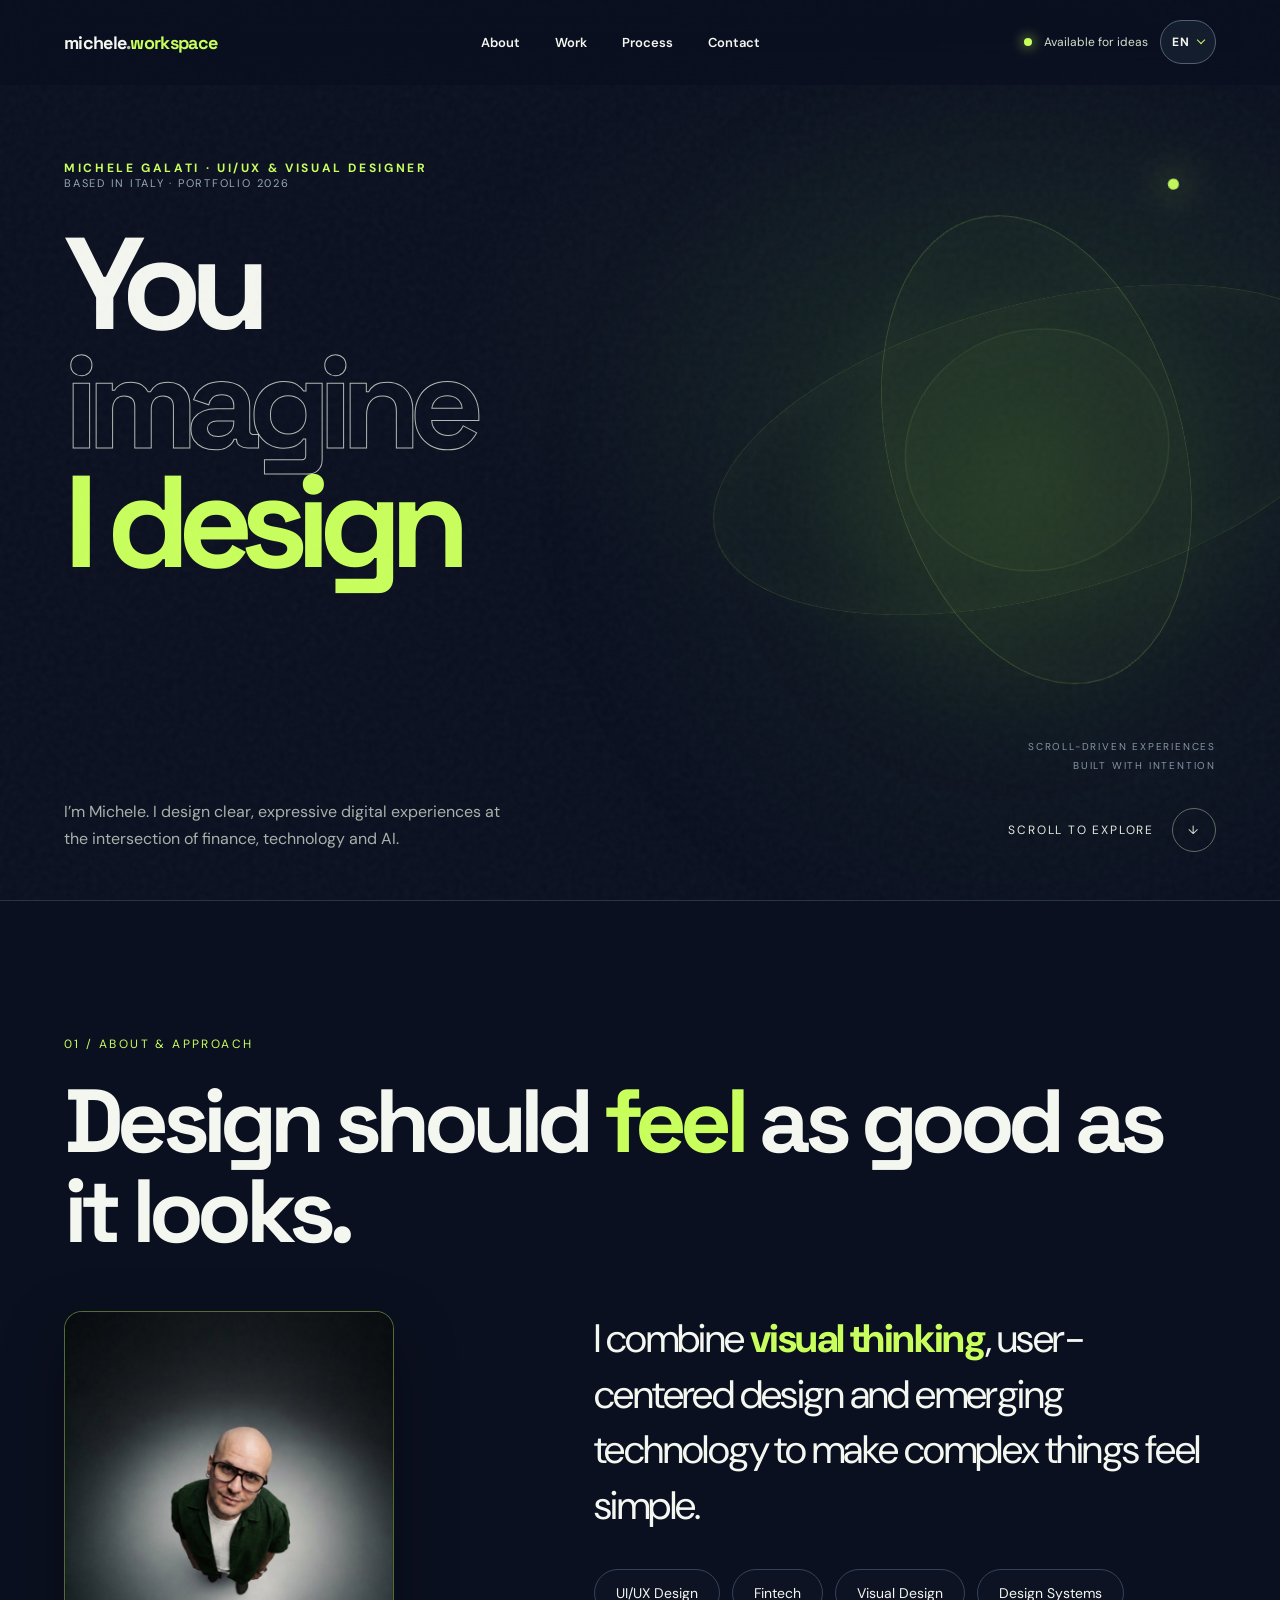
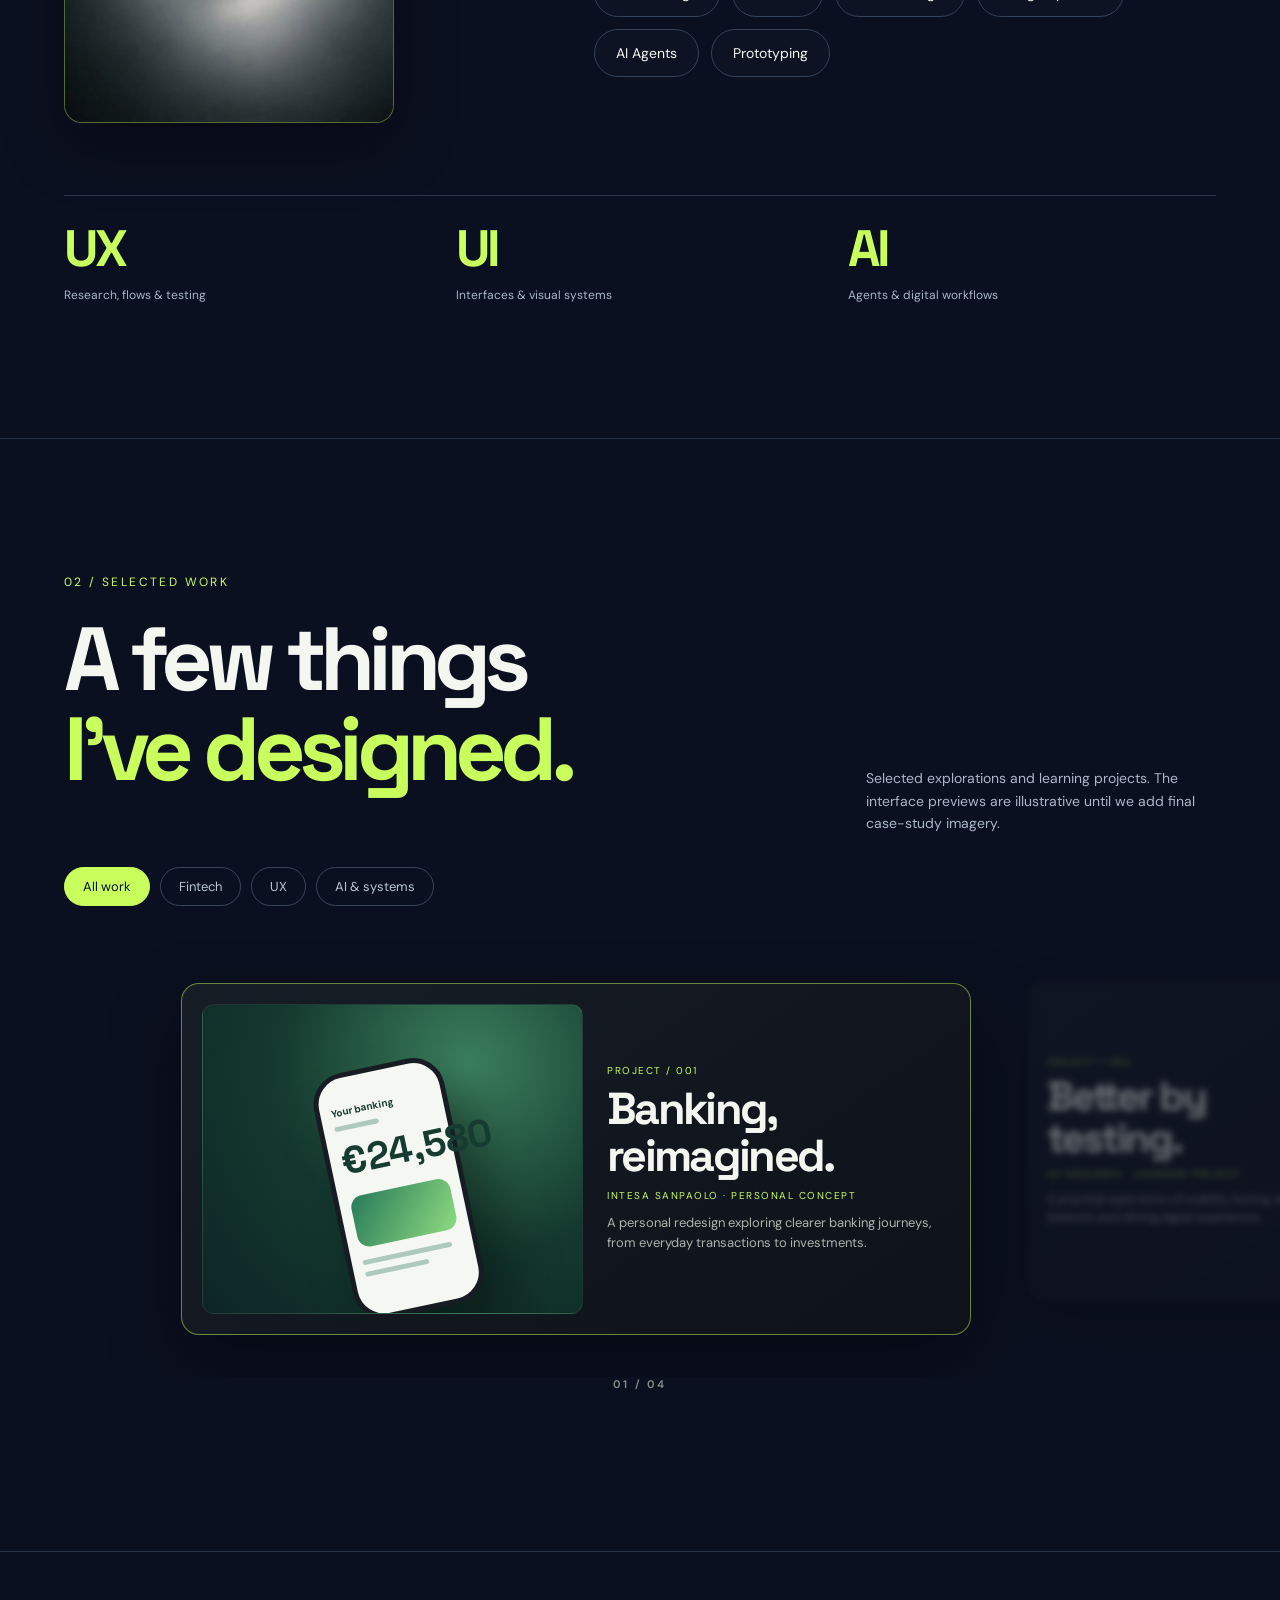
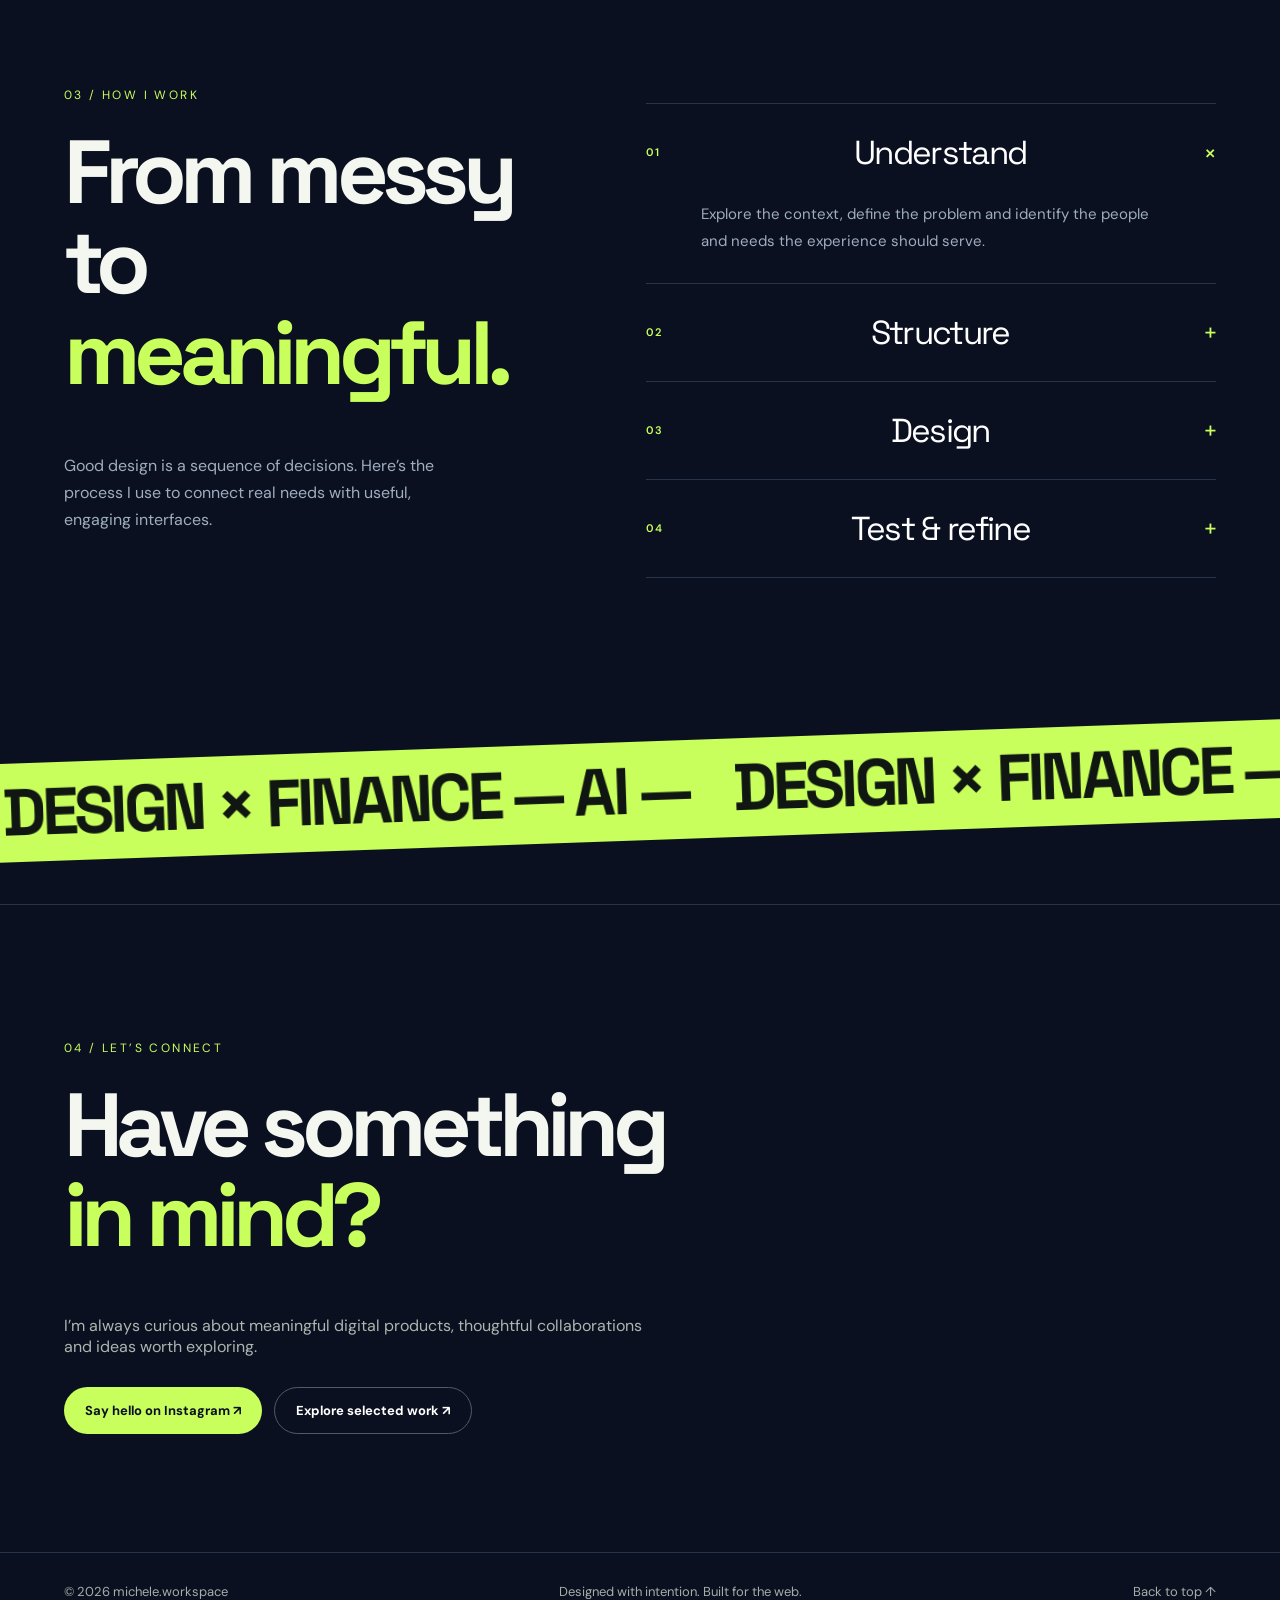
==== commit 2f47b5b8: "Remove unused project action translations" ====
--- a/index.html
+++ b/index.html
@@ -243,7 +243,6 @@
       "bankTitle": "La banca,<br/>ripensata.",
       "bankType": "Intesa Sanpaolo · Concept personale",
       "bankCopy": "Un redesign personale per rendere più chiare le operazioni bancarie, dai pagamenti quotidiani agli investimenti.",
-      "explore": "Esplora il progetto <span>↗</span>",
       "testMock": "Esperienza digitale",
       "discover": "Scopri.",
       "testTitle": "Migliorare<br/>con i test.",
@@ -366,7 +365,6 @@
       "bankTitle": "Banking,<br/>reimagined.",
       "bankType": "Intesa Sanpaolo · Personal concept",
       "bankCopy": "A personal redesign exploring clearer banking journeys, from everyday transactions to investments.",
-      "explore": "Explore project <span>↗</span>",
       "testMock": "Digital experience",
       "discover": "Discover.",
       "testTitle": "Better by<br/>testing.",
@@ -489,7 +487,6 @@
       "bankTitle": "Banking,<br/>neu gedacht.",
       "bankType": "Intesa Sanpaolo · Eigenes Konzept",
       "bankCopy": "Ein eigener Entwurf für verständlichere Bankgeschäfte, von täglichen Zahlungen bis zu Geldanlagen.",
-      "explore": "Projekt ansehen <span>↗</span>",
       "testMock": "Digitales Erlebnis",
       "discover": "Entdecken.",
       "testTitle": "Besser durch<br/>Tests.",
@@ -612,7 +609,6 @@
       "bankTitle": "La banca,<br/>reinventada.",
       "bankType": "Intesa Sanpaolo · Concepto personal",
       "bankCopy": "Un rediseño personal que explora cómo simplificar las gestiones bancarias, desde los pagos diarios hasta las inversiones.",
-      "explore": "Explorar proyecto <span>↗</span>",
       "testMock": "Experiencia digital",
       "discover": "Descubre.",
       "testTitle": "Mejorar<br/>con pruebas.",
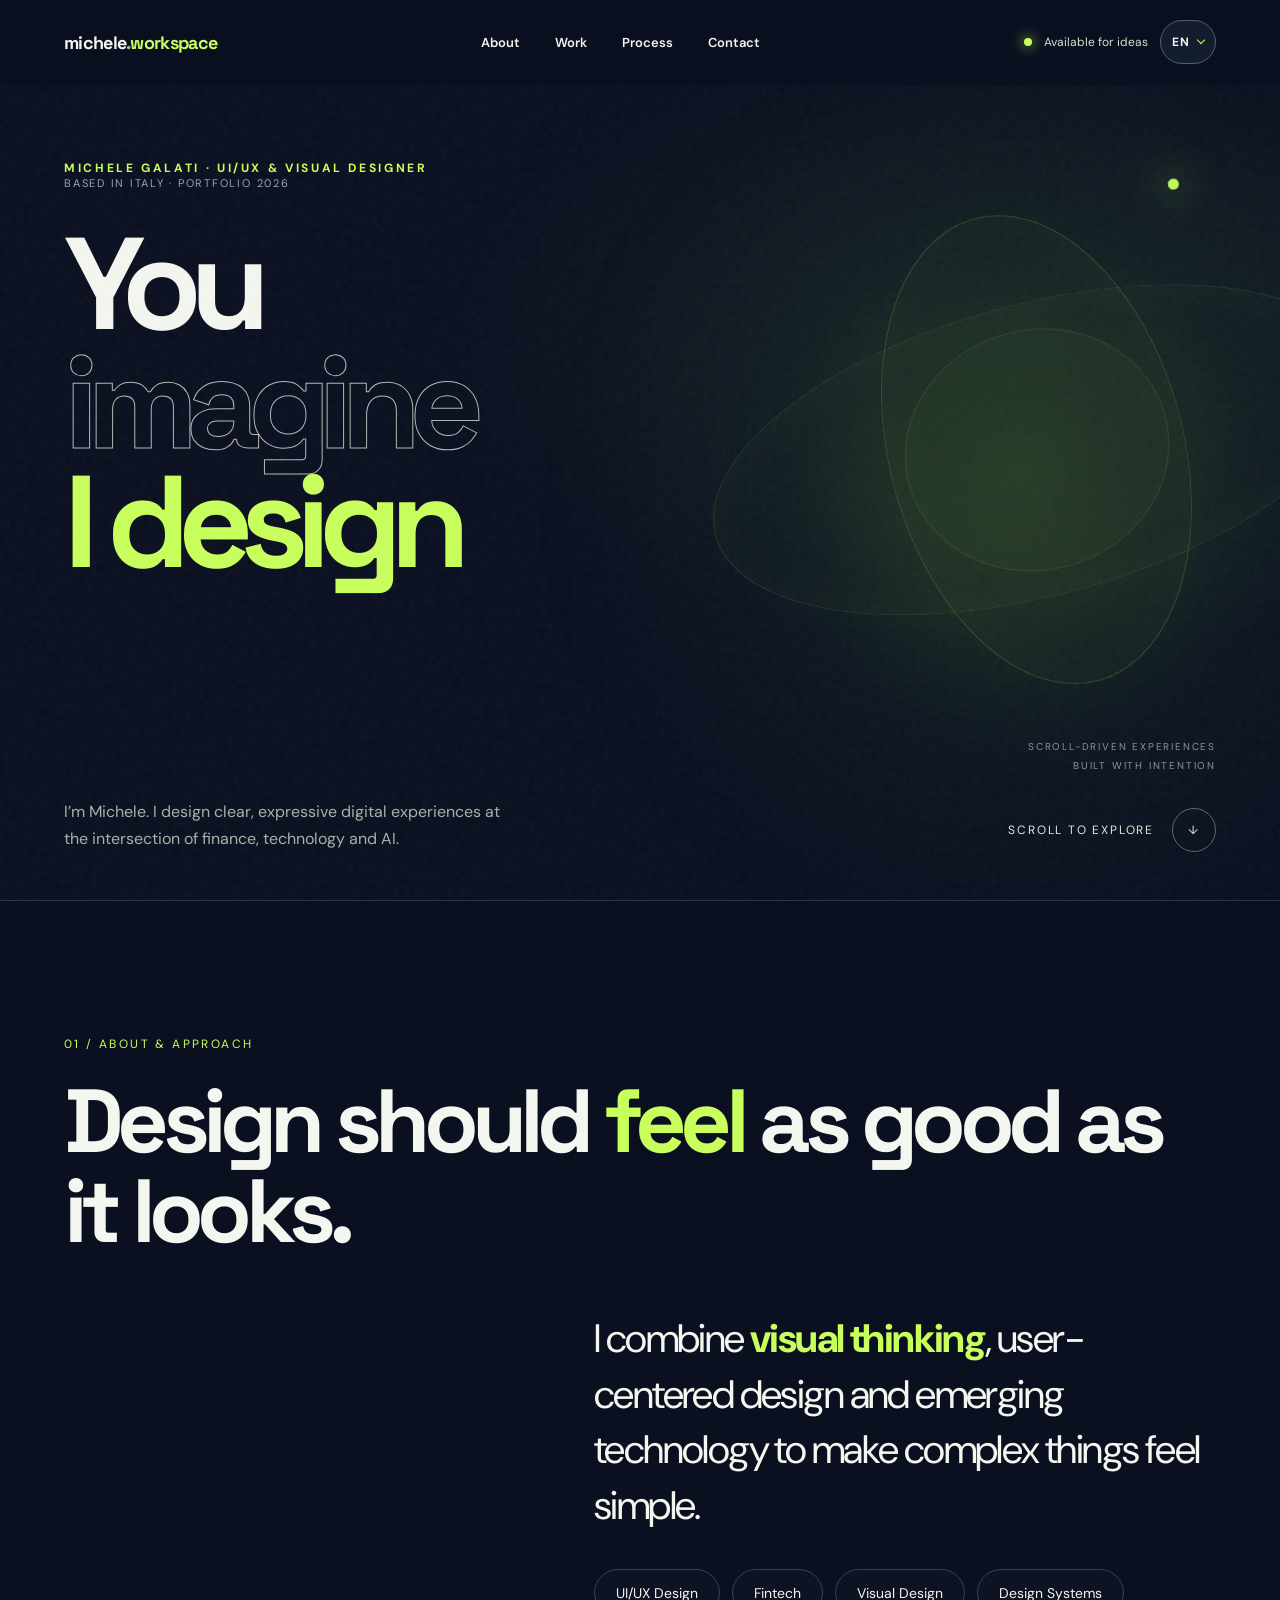
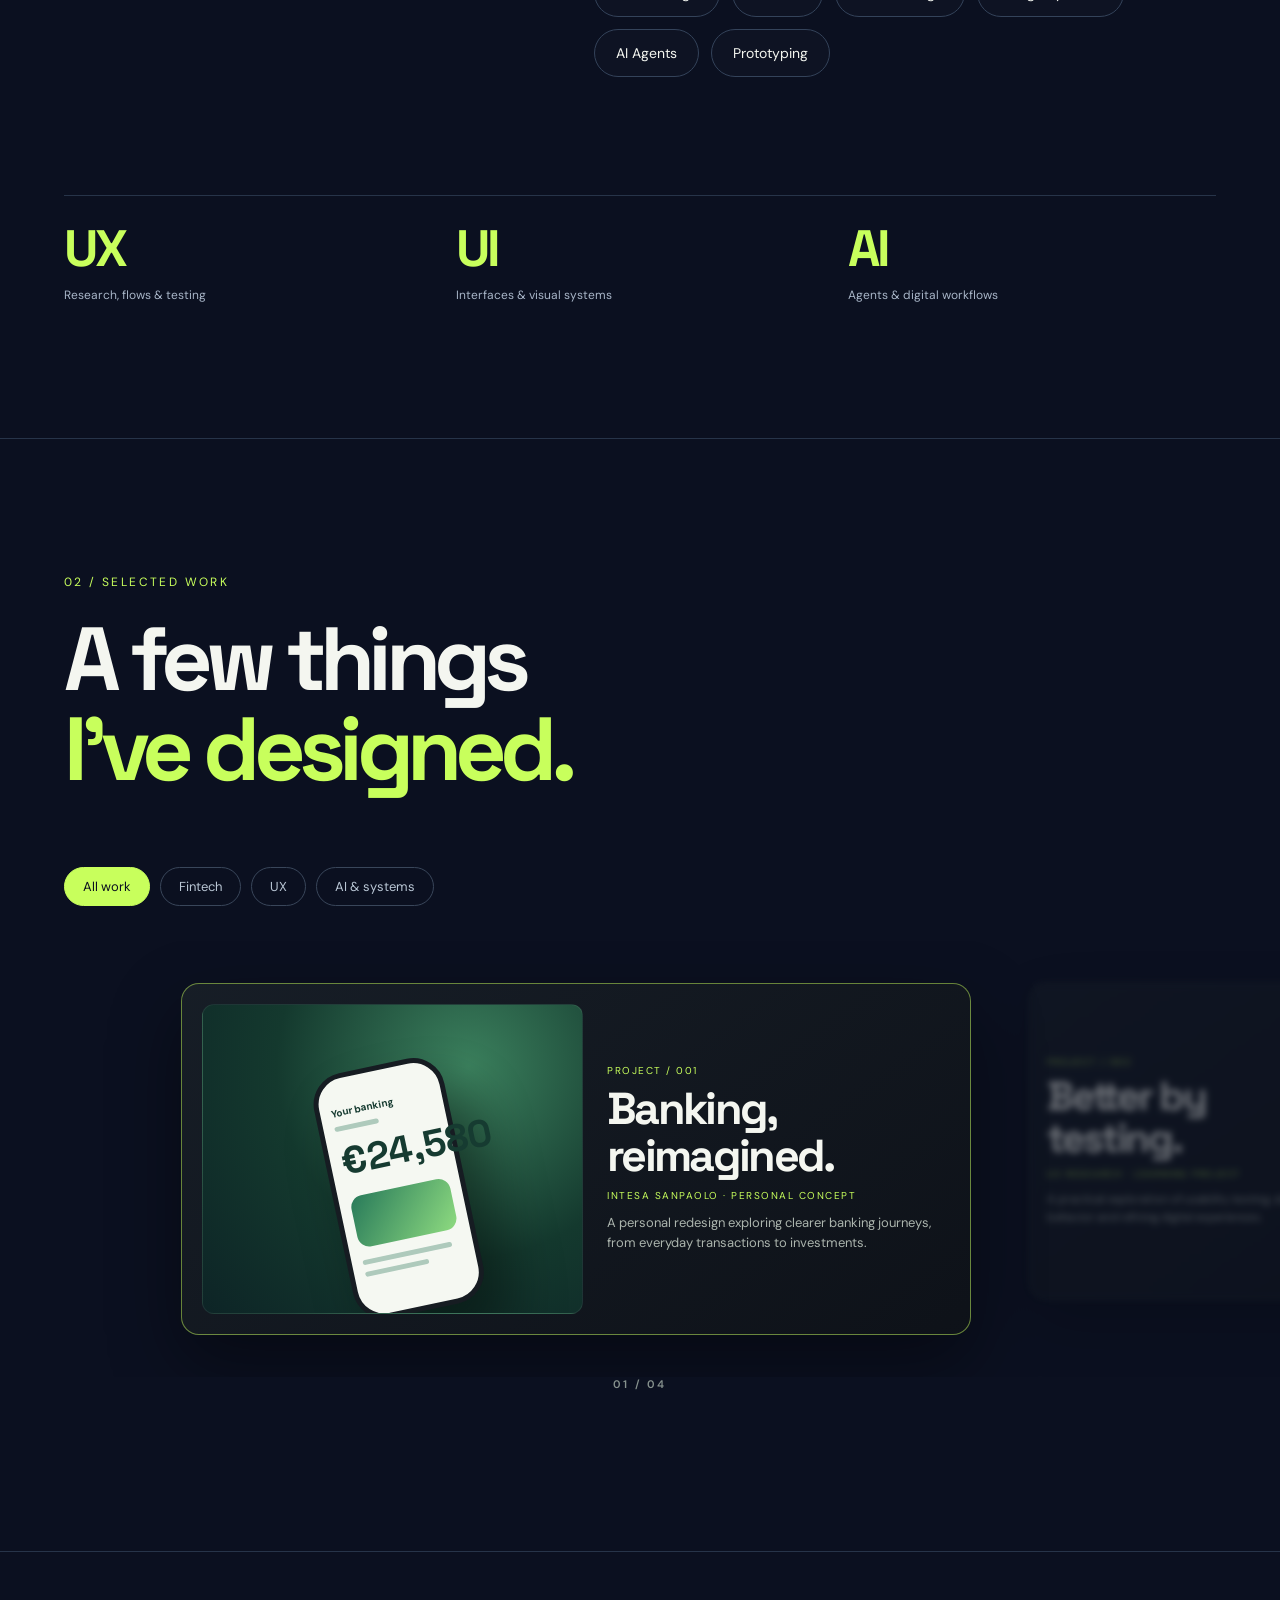
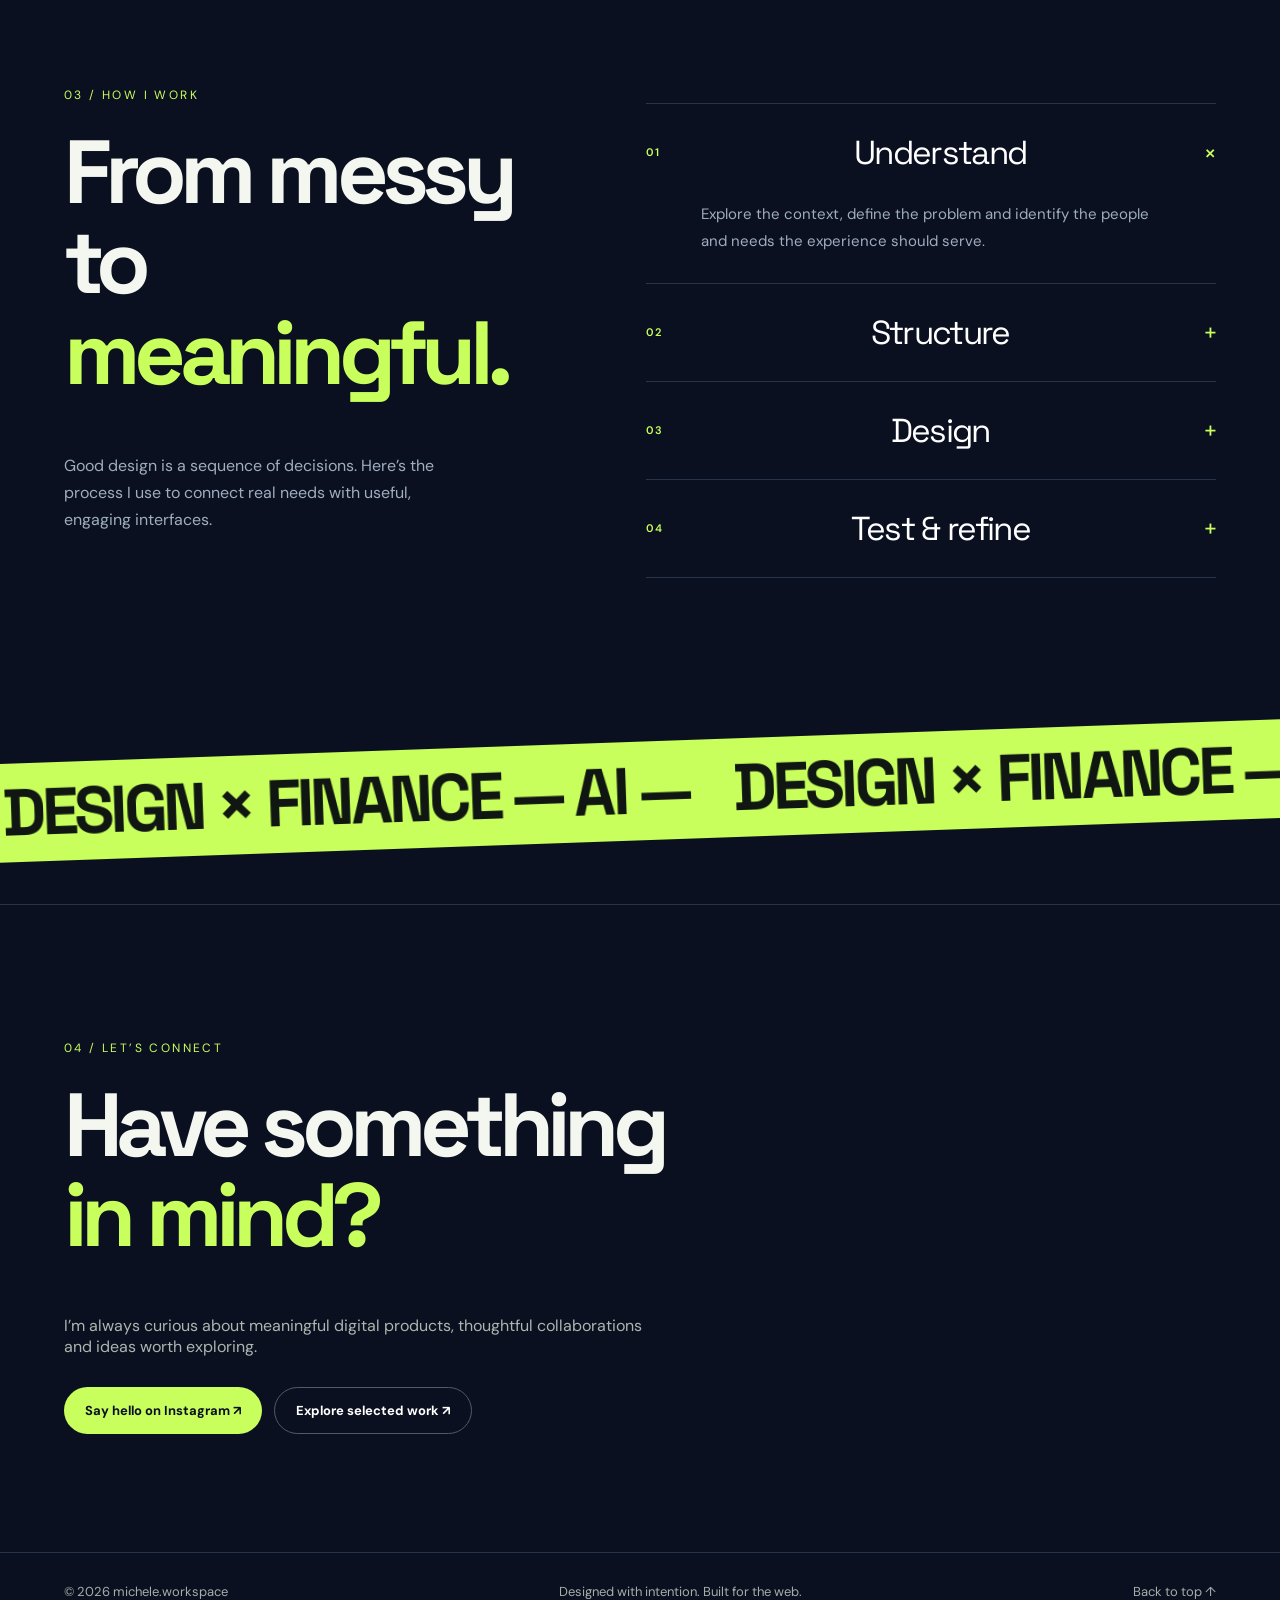
==== commit 96d536d3: "Enlarge mobile hero and remove projects intro" ====
--- a/index.html
+++ b/index.html
@@ -182,7 +182,7 @@
 .project-carousel .projectinfo p{font-size:11px}
 }
 @media(prefers-reduced-motion:reduce){.project-carousel{scroll-behavior:auto}.project-carousel .project{transition:none}}
-</style><meta content="Michele Galati, designer UI/UX. Progetti selezionati di fintech, design visivo e IA." data-i18n-content="description" name="description"/><meta content="#0b1020" name="theme-color"/><noscript><style>.reveal{opacity:1!important;transform:none!important}body,a,button{cursor:auto!important}</style></noscript></head><body><a class="skip" href="#main" data-i18n="skip">Vai al contenuto</a><div aria-hidden="true" class="progress" id="progress"></div><div class="grain"></div><div class="cursor" id="cursor"></div><header class="nav" id="site-nav"><a aria-label="michele.workspace — torna all’inizio" data-i18n-label="brandLabel" class="brand" href="#top">michele<span style="color:#aeb9ae">.</span><b>workspace</b></a><nav class="navlinks" aria-label="Navigazione principale" data-i18n-label="navLabel"><a href="#about" data-i18n="about">Profilo</a><a href="#work" data-i18n="work">Progetti</a><a href="#process" data-i18n="process">Metodo</a><a href="#contact" data-i18n="contact">Contatti</a></nav><div class="navright"><div class="dot"></div><span class="available" data-i18n="available">Aperto a nuove idee</span><div class="locale-picker"><select id="site-language" aria-label="Lingua" data-i18n-label="language"><option value="it" lang="it">Italiano</option><option value="en" lang="en">English</option><option value="de" lang="de">Deutsch</option><option value="es" lang="es">Español</option></select><span aria-hidden="true" id="locale-code">IT</span></div><button aria-controls="mobile-menu" aria-expanded="false" aria-label="Apri il menu" class="menu-toggle" id="menu-toggle">MENU +</button></div></header><nav aria-label="Navigazione mobile" data-i18n-label="mobileLabel" class="mobile-menu" id="mobile-menu"><a href="#about" data-i18n="about">Profilo</a><a href="#work" data-i18n="work">Progetti</a><a href="#process" data-i18n="process">Metodo</a><a href="#contact" data-i18n="contact">Contatti</a><small data-i18n="disciplines">DESIGN × FINANZA × IA</small></nav><main id="main"><section class="hero" id="top"><div class="glow" id="glow"></div><div><div class="eyebrow reveal" data-i18n="eyebrow">Michele Galati · Designer UI/UX e visuale</div><div class="hero-index" data-i18n="location">IN ITALIA · PORTFOLIO 2026</div><h1 class="reveal delay"><span class="word" data-i18n="hero1">Tu</span><span class="word outline" data-i18n="hero2">immagini</span><span class="word lime" data-i18n="hero3">io progetto</span></h1></div><div class="herofoot reveal"><p data-i18n="heroIntro">Sono Michele. Progetto esperienze digitali chiare ed espressive all’incrocio tra finanza, tecnologia e IA.</p><a class="scrollnote" href="#about" data-i18n="scroll">SCORRI PER ESPLORARE <span>↓</span></a></div><div aria-hidden="true" class="hero-orbit" id="hero-orbit"><div class="ring"></div><div class="ring"></div><div class="ring"></div><div class="satellite"></div></div><div aria-hidden="true" class="hero-meta" data-i18n="heroMeta">ESPERIENZE CHE SEGUONO LO SCORRIMENTO<span>CURATE IN OGNI DETTAGLIO</span></div></section><section class="section" id="about"><div class="tag reveal" data-i18n="aboutTag">01 / Profilo e approccio</div><h2 class="reveal" data-i18n="aboutTitle">Il design deve essere piacevole da <em>usare</em> quanto da guardare.</h2><div class="about-layout"><div class="about-aside reveal"><figure class="portrait"><img src="[data-uri]" alt="Ritratto di Michele Galati" data-i18n-alt="portraitAlt" width="1122" height="1402" loading="lazy" decoding="async"></figure></div><div class="about-content"><p class="intro reveal" data-i18n="aboutIntro">Unisco <strong>pensiero visivo</strong>, design centrato sulle persone e tecnologie emergenti per rendere semplice ciò che è complesso.</p><div class="skills reveal"><div class="chip" data-i18n="uiux">Design UI/UX</div><div class="chip">Fintech</div><div class="chip" data-i18n="visual">Design visivo</div><div class="chip" data-i18n="systems">Sistemi di design</div><div class="chip" data-i18n="agents">Agenti IA</div><div class="chip" data-i18n="prototyping">Prototipazione</div></div></div></div><div class="stats reveal"><div class="stat"><b>UX</b><span data-i18n="uxStat">Ricerca, flussi e test</span></div><div class="stat"><b>UI</b><span data-i18n="uiStat">Interfacce e sistemi visivi</span></div><div class="stat"><b data-i18n="ai">IA</b><span data-i18n="aiStat">Agenti e flussi digitali</span></div></div></section><section class="section" id="work"><div class="workhead"><div><div class="tag reveal" data-i18n="workTag">02 / Progetti selezionati</div><h2 class="reveal" data-i18n="workTitle">Alcuni dei<br/><em>miei progetti.</em></h2></div><p class="reveal" data-i18n="workIntro">Una selezione di esplorazioni e progetti formativi. Le anteprime sono illustrative, in attesa delle immagini definitive dei casi studio.</p></div><div aria-label="Filtra i progetti" data-i18n-label="filterLabel" class="filters" role="group"><button aria-pressed="true" class="filter active" data-filter="all" type="button" data-i18n="all">Tutti i progetti</button><button aria-pressed="false" class="filter" data-filter="fintech" type="button">Fintech</button><button aria-pressed="false" class="filter" data-filter="ux" type="button">UX</button><button aria-pressed="false" class="filter" data-filter="ai" type="button" data-i18n="aiFilter">IA e sistemi</button></div><div class="project-carousel" id="project-carousel"><article class="project" role="button" tabindex="0" aria-label="Apri i dettagli del progetto" data-i18n-label="projectLabel" data-category="fintech ux" data-project="banking"><div class="visual green reveal"><div class="mock"><div class="tiny" data-i18n="bankMock">La tua banca</div><div class="line" style="width:45%"></div><div class="balance" data-i18n="bankBalance">24.580 €</div><div class="block"></div><div class="line" style="width:90%"></div><div class="line" style="width:65%"></div></div></div><div class="projectinfo reveal"><div class="number"><span data-i18n="projectNumber">PROGETTO</span> / 001</div><h3 data-i18n="bankTitle">La banca,<br/>ripensata.</h3><div class="type" data-i18n="bankType">Intesa Sanpaolo · Concept personale</div><p data-i18n="bankCopy">Un redesign personale per rendere più chiare le operazioni bancarie, dai pagamenti quotidiani agli investimenti.</p></div></article><article class="project" role="button" tabindex="0" aria-label="Apri i dettagli del progetto" data-i18n-label="projectLabel" data-category="ux" data-project="testing"><div class="visual blue reveal"><div class="mock"><div class="tiny" data-i18n="testMock">Esperienza digitale</div><div class="line" style="width:70%"></div><div class="balance" data-i18n="discover">Scopri.</div><div class="block"></div><div class="line" style="width:85%"></div><div class="line" style="width:55%"></div></div></div><div class="projectinfo reveal"><div class="number"><span data-i18n="projectNumber">PROGETTO</span> / 002</div><h3 data-i18n="testTitle">Migliorare<br/>con i test.</h3><div class="type" data-i18n="testType">Ricerca UX · Progetto formativo</div><p data-i18n="testCopy">Un’esplorazione pratica dei test di usabilità per osservare il comportamento delle persone e migliorare le esperienze digitali.</p></div></article><article class="project" role="button" tabindex="0" aria-label="Apri i dettagli del progetto" data-i18n-label="projectLabel" data-category="ai ux" data-project="agents"><div class="visual purple reveal"><div class="mock"><div class="tiny" data-i18n="agentMock">Automazione e IA</div><div class="line" style="width:60%"></div><div class="balance" data-i18n="smarter">Lavora meglio.</div><div class="block"></div><div class="line" style="width:75%"></div><div class="line" style="width:50%"></div></div></div><div class="projectinfo reveal"><div class="number"><span data-i18n="projectNumber">PROGETTO</span> / 003</div><h3 data-i18n="agentTitle">Automazione<br/>a misura d’uomo.</h3><div class="type" data-i18n="agentType">Agenti IA · n8n · Progetto formativo</div><p data-i18n="agentCopy">Un flusso conversazionale che combina automazione, revisione esplicita e controllo umano.</p></div></article><article class="project" role="button" tabindex="0" aria-label="Apri i dettagli del progetto" data-i18n-label="projectLabel" data-category="ai ux" data-project="flow"><div class="visual coral reveal"><div class="flow-preview"><div class="flow-top"><span>flow<span style="color:#c47d72">.</span> workspace</span><i></i></div><div class="flow-main"><div class="flow-circle" data-i18n="flowMock">PANORAMICA<br/>PROGETTO</div><div class="flow-rows"><span></span><span></span><span></span><span></span></div></div></div></div><div class="projectinfo reveal"><div class="number"><span data-i18n="projectNumber">PROGETTO</span> / 004</div><h3 data-i18n="flowTitle">Lavoro in<br/>movimento.</h3><div class="type" data-i18n="flowType">Flow · Concept per la gestione del lavoro</div><p data-i18n="flowCopy">Un approccio visivo per seguire progetti, responsabilità e scadenze, pensato per dare chiarezza ai team.</p></div></article></div><p class="carousel-status" id="carousel-status" aria-live="polite">01 / 04</p></section><section class="section" id="process"><div class="tag reveal" data-i18n="processTag">03 / Come lavoro</div><div class="process-grid"><div class="process-lead"><h2 class="reveal" data-i18n="processTitle">Dalla complessità<br/>alla <em>chiarezza.</em></h2><p class="reveal" data-i18n="processIntro">Il buon design nasce da una serie di decisioni. Con questo metodo traduco bisogni reali in interfacce utili e coinvolgenti.</p></div><div class="process-list reveal"><div class="step open"><button aria-expanded="true" class="step-button"><span class="n">01</span><span data-i18n="understand">Comprendere</span><span class="plus">+</span></button><div class="step-copy"><p data-i18n="understandCopy">Esploro il contesto, definisco il problema e individuo le persone a cui si rivolge l’esperienza e i loro bisogni.</p></div></div><div class="step"><button aria-expanded="false" class="step-button"><span class="n">02</span><span data-i18n="structure">Strutturare</span><span class="plus">+</span></button><div class="step-copy"><p data-i18n="structureCopy">Trasformo i risultati della ricerca in percorsi chiari, architettura dell’informazione e primi wireframe.</p></div></div><div class="step"><button aria-expanded="false" class="step-button"><span class="n">03</span><span data-i18n="design">Progettare</span><span class="plus">+</span></button><div class="step-copy"><p data-i18n="designCopy">Definisco un linguaggio visivo, disegno interfacce dettagliate e creo animazioni al servizio dell’usabilità.</p></div></div><div class="step"><button aria-expanded="false" class="step-button"><span class="n">04</span><span data-i18n="refine">Testare e affinare</span><span class="plus">+</span></button><div class="step-copy"><p data-i18n="refineCopy">Creo prototipi, testo le attività principali e miglioro il progetto in base all’esperienza delle persone.</p></div></div></div></div></section><div aria-hidden="true" class="ticker"><div class="tickertrack"><span data-i18n="ticker">DESIGN × FINANZA — IA —</span><span data-i18n="ticker">DESIGN × FINANZA — IA —</span></div></div><section class="section contact" id="contact"><div class="tag reveal" data-i18n="contactTag">04 / Parliamone</div><h2 class="reveal" data-i18n="contactTitle">Hai qualcosa<br/><em>in mente?</em></h2><p class="reveal" style="color:#aeb5af;max-width:600px" data-i18n="contactCopy">Mi interessano i prodotti digitali che rispondono a bisogni reali, le collaborazioni e le idee da esplorare.</p><div class="contact-actions reveal"><a class="pill-link" href="https://www.instagram.com/michele.workspace/" rel="noopener noreferrer" target="_blank" data-i18n="instagram">Scrivimi su Instagram ↗</a><a class="pill-link secondary" href="#work" data-i18n="seeWork">Esplora i progetti ↗</a></div></section></main><footer class="footer"><span>© 2026 michele.workspace</span><span data-i18n="footer">Progettato con cura. Creato per il web.</span><a href="#top" data-i18n="back">Torna all’inizio ↑</a></footer><div aria-hidden="true" aria-labelledby="dialog-title" aria-modal="true" class="dialog" id="project-dialog" role="dialog"><div class="dialog-panel" tabindex="-1"><button aria-label="Chiudi i dettagli del progetto" data-i18n-label="closeLabel" class="dialog-close" type="button">×</button><div class="dialog-label" id="dialog-label"></div><h2 id="dialog-title"></h2><p id="dialog-summary"></p><div class="dialog-grid"><div><h3 data-i18n="focus">Obiettivi</h3><p id="dialog-focus"></p></div><div><h3 data-i18n="approach">Approccio</h3><p id="dialog-approach"></p></div></div><p class="dialog-note" data-i18n="note">Anteprima del portfolio. Il caso studio dettagliato e le schermate definitive saranno aggiunti in seguito.</p></div></div><button aria-label="Torna all’inizio" data-i18n-label="backLabel" class="backtop" id="backtop" type="button">↑</button><script>
+@media(max-width:550px){.hero h1,html[lang="de"] .hero h1{font-size:clamp(52px,15vw,88px);line-height:.91;letter-spacing:-.09em}}</style><meta content="Michele Galati, designer UI/UX. Progetti selezionati di fintech, design visivo e IA." data-i18n-content="description" name="description"/><meta content="#0b1020" name="theme-color"/><noscript><style>.reveal{opacity:1!important;transform:none!important}body,a,button{cursor:auto!important}</style></noscript></head><body><a class="skip" href="#main" data-i18n="skip">Vai al contenuto</a><div aria-hidden="true" class="progress" id="progress"></div><div class="grain"></div><div class="cursor" id="cursor"></div><header class="nav" id="site-nav"><a aria-label="michele.workspace — torna all’inizio" data-i18n-label="brandLabel" class="brand" href="#top">michele<span style="color:#aeb9ae">.</span><b>workspace</b></a><nav class="navlinks" aria-label="Navigazione principale" data-i18n-label="navLabel"><a href="#about" data-i18n="about">Profilo</a><a href="#work" data-i18n="work">Progetti</a><a href="#process" data-i18n="process">Metodo</a><a href="#contact" data-i18n="contact">Contatti</a></nav><div class="navright"><div class="dot"></div><span class="available" data-i18n="available">Aperto a nuove idee</span><div class="locale-picker"><select id="site-language" aria-label="Lingua" data-i18n-label="language"><option value="it" lang="it">Italiano</option><option value="en" lang="en">English</option><option value="de" lang="de">Deutsch</option><option value="es" lang="es">Español</option></select><span aria-hidden="true" id="locale-code">IT</span></div><button aria-controls="mobile-menu" aria-expanded="false" aria-label="Apri il menu" class="menu-toggle" id="menu-toggle">MENU +</button></div></header><nav aria-label="Navigazione mobile" data-i18n-label="mobileLabel" class="mobile-menu" id="mobile-menu"><a href="#about" data-i18n="about">Profilo</a><a href="#work" data-i18n="work">Progetti</a><a href="#process" data-i18n="process">Metodo</a><a href="#contact" data-i18n="contact">Contatti</a><small data-i18n="disciplines">DESIGN × FINANZA × IA</small></nav><main id="main"><section class="hero" id="top"><div class="glow" id="glow"></div><div><div class="eyebrow reveal" data-i18n="eyebrow">Michele Galati · Designer UI/UX e visuale</div><div class="hero-index" data-i18n="location">IN ITALIA · PORTFOLIO 2026</div><h1 class="reveal delay"><span class="word" data-i18n="hero1">Tu</span><span class="word outline" data-i18n="hero2">immagini</span><span class="word lime" data-i18n="hero3">io progetto</span></h1></div><div class="herofoot reveal"><p data-i18n="heroIntro">Sono Michele. Progetto esperienze digitali chiare ed espressive all’incrocio tra finanza, tecnologia e IA.</p><a class="scrollnote" href="#about" data-i18n="scroll">SCORRI PER ESPLORARE <span>↓</span></a></div><div aria-hidden="true" class="hero-orbit" id="hero-orbit"><div class="ring"></div><div class="ring"></div><div class="ring"></div><div class="satellite"></div></div><div aria-hidden="true" class="hero-meta" data-i18n="heroMeta">ESPERIENZE CHE SEGUONO LO SCORRIMENTO<span>CURATE IN OGNI DETTAGLIO</span></div></section><section class="section" id="about"><div class="tag reveal" data-i18n="aboutTag">01 / Profilo e approccio</div><h2 class="reveal" data-i18n="aboutTitle">Il design deve essere piacevole da <em>usare</em> quanto da guardare.</h2><div class="about-layout"><div class="about-aside reveal"><figure class="portrait"><img src="[data-uri]" alt="Ritratto di Michele Galati" data-i18n-alt="portraitAlt" width="1122" height="1402" loading="lazy" decoding="async"></figure></div><div class="about-content"><p class="intro reveal" data-i18n="aboutIntro">Unisco <strong>pensiero visivo</strong>, design centrato sulle persone e tecnologie emergenti per rendere semplice ciò che è complesso.</p><div class="skills reveal"><div class="chip" data-i18n="uiux">Design UI/UX</div><div class="chip">Fintech</div><div class="chip" data-i18n="visual">Design visivo</div><div class="chip" data-i18n="systems">Sistemi di design</div><div class="chip" data-i18n="agents">Agenti IA</div><div class="chip" data-i18n="prototyping">Prototipazione</div></div></div></div><div class="stats reveal"><div class="stat"><b>UX</b><span data-i18n="uxStat">Ricerca, flussi e test</span></div><div class="stat"><b>UI</b><span data-i18n="uiStat">Interfacce e sistemi visivi</span></div><div class="stat"><b data-i18n="ai">IA</b><span data-i18n="aiStat">Agenti e flussi digitali</span></div></div></section><section class="section" id="work"><div class="workhead"><div><div class="tag reveal" data-i18n="workTag">02 / Progetti selezionati</div><h2 class="reveal" data-i18n="workTitle">Alcuni dei<br/><em>miei progetti.</em></h2></div></div><div aria-label="Filtra i progetti" data-i18n-label="filterLabel" class="filters" role="group"><button aria-pressed="true" class="filter active" data-filter="all" type="button" data-i18n="all">Tutti i progetti</button><button aria-pressed="false" class="filter" data-filter="fintech" type="button">Fintech</button><button aria-pressed="false" class="filter" data-filter="ux" type="button">UX</button><button aria-pressed="false" class="filter" data-filter="ai" type="button" data-i18n="aiFilter">IA e sistemi</button></div><div class="project-carousel" id="project-carousel"><article class="project" role="button" tabindex="0" aria-label="Apri i dettagli del progetto" data-i18n-label="projectLabel" data-category="fintech ux" data-project="banking"><div class="visual green reveal"><div class="mock"><div class="tiny" data-i18n="bankMock">La tua banca</div><div class="line" style="width:45%"></div><div class="balance" data-i18n="bankBalance">24.580 €</div><div class="block"></div><div class="line" style="width:90%"></div><div class="line" style="width:65%"></div></div></div><div class="projectinfo reveal"><div class="number"><span data-i18n="projectNumber">PROGETTO</span> / 001</div><h3 data-i18n="bankTitle">La banca,<br/>ripensata.</h3><div class="type" data-i18n="bankType">Intesa Sanpaolo · Concept personale</div><p data-i18n="bankCopy">Un redesign personale per rendere più chiare le operazioni bancarie, dai pagamenti quotidiani agli investimenti.</p></div></article><article class="project" role="button" tabindex="0" aria-label="Apri i dettagli del progetto" data-i18n-label="projectLabel" data-category="ux" data-project="testing"><div class="visual blue reveal"><div class="mock"><div class="tiny" data-i18n="testMock">Esperienza digitale</div><div class="line" style="width:70%"></div><div class="balance" data-i18n="discover">Scopri.</div><div class="block"></div><div class="line" style="width:85%"></div><div class="line" style="width:55%"></div></div></div><div class="projectinfo reveal"><div class="number"><span data-i18n="projectNumber">PROGETTO</span> / 002</div><h3 data-i18n="testTitle">Migliorare<br/>con i test.</h3><div class="type" data-i18n="testType">Ricerca UX · Progetto formativo</div><p data-i18n="testCopy">Un’esplorazione pratica dei test di usabilità per osservare il comportamento delle persone e migliorare le esperienze digitali.</p></div></article><article class="project" role="button" tabindex="0" aria-label="Apri i dettagli del progetto" data-i18n-label="projectLabel" data-category="ai ux" data-project="agents"><div class="visual purple reveal"><div class="mock"><div class="tiny" data-i18n="agentMock">Automazione e IA</div><div class="line" style="width:60%"></div><div class="balance" data-i18n="smarter">Lavora meglio.</div><div class="block"></div><div class="line" style="width:75%"></div><div class="line" style="width:50%"></div></div></div><div class="projectinfo reveal"><div class="number"><span data-i18n="projectNumber">PROGETTO</span> / 003</div><h3 data-i18n="agentTitle">Automazione<br/>a misura d’uomo.</h3><div class="type" data-i18n="agentType">Agenti IA · n8n · Progetto formativo</div><p data-i18n="agentCopy">Un flusso conversazionale che combina automazione, revisione esplicita e controllo umano.</p></div></article><article class="project" role="button" tabindex="0" aria-label="Apri i dettagli del progetto" data-i18n-label="projectLabel" data-category="ai ux" data-project="flow"><div class="visual coral reveal"><div class="flow-preview"><div class="flow-top"><span>flow<span style="color:#c47d72">.</span> workspace</span><i></i></div><div class="flow-main"><div class="flow-circle" data-i18n="flowMock">PANORAMICA<br/>PROGETTO</div><div class="flow-rows"><span></span><span></span><span></span><span></span></div></div></div></div><div class="projectinfo reveal"><div class="number"><span data-i18n="projectNumber">PROGETTO</span> / 004</div><h3 data-i18n="flowTitle">Lavoro in<br/>movimento.</h3><div class="type" data-i18n="flowType">Flow · Concept per la gestione del lavoro</div><p data-i18n="flowCopy">Un approccio visivo per seguire progetti, responsabilità e scadenze, pensato per dare chiarezza ai team.</p></div></article></div><p class="carousel-status" id="carousel-status" aria-live="polite">01 / 04</p></section><section class="section" id="process"><div class="tag reveal" data-i18n="processTag">03 / Come lavoro</div><div class="process-grid"><div class="process-lead"><h2 class="reveal" data-i18n="processTitle">Dalla complessità<br/>alla <em>chiarezza.</em></h2><p class="reveal" data-i18n="processIntro">Il buon design nasce da una serie di decisioni. Con questo metodo traduco bisogni reali in interfacce utili e coinvolgenti.</p></div><div class="process-list reveal"><div class="step open"><button aria-expanded="true" class="step-button"><span class="n">01</span><span data-i18n="understand">Comprendere</span><span class="plus">+</span></button><div class="step-copy"><p data-i18n="understandCopy">Esploro il contesto, definisco il problema e individuo le persone a cui si rivolge l’esperienza e i loro bisogni.</p></div></div><div class="step"><button aria-expanded="false" class="step-button"><span class="n">02</span><span data-i18n="structure">Strutturare</span><span class="plus">+</span></button><div class="step-copy"><p data-i18n="structureCopy">Trasformo i risultati della ricerca in percorsi chiari, architettura dell’informazione e primi wireframe.</p></div></div><div class="step"><button aria-expanded="false" class="step-button"><span class="n">03</span><span data-i18n="design">Progettare</span><span class="plus">+</span></button><div class="step-copy"><p data-i18n="designCopy">Definisco un linguaggio visivo, disegno interfacce dettagliate e creo animazioni al servizio dell’usabilità.</p></div></div><div class="step"><button aria-expanded="false" class="step-button"><span class="n">04</span><span data-i18n="refine">Testare e affinare</span><span class="plus">+</span></button><div class="step-copy"><p data-i18n="refineCopy">Creo prototipi, testo le attività principali e miglioro il progetto in base all’esperienza delle persone.</p></div></div></div></div></section><div aria-hidden="true" class="ticker"><div class="tickertrack"><span data-i18n="ticker">DESIGN × FINANZA — IA —</span><span data-i18n="ticker">DESIGN × FINANZA — IA —</span></div></div><section class="section contact" id="contact"><div class="tag reveal" data-i18n="contactTag">04 / Parliamone</div><h2 class="reveal" data-i18n="contactTitle">Hai qualcosa<br/><em>in mente?</em></h2><p class="reveal" style="color:#aeb5af;max-width:600px" data-i18n="contactCopy">Mi interessano i prodotti digitali che rispondono a bisogni reali, le collaborazioni e le idee da esplorare.</p><div class="contact-actions reveal"><a class="pill-link" href="https://www.instagram.com/michele.workspace/" rel="noopener noreferrer" target="_blank" data-i18n="instagram">Scrivimi su Instagram ↗</a><a class="pill-link secondary" href="#work" data-i18n="seeWork">Esplora i progetti ↗</a></div></section></main><footer class="footer"><span>© 2026 michele.workspace</span><span data-i18n="footer">Progettato con cura. Creato per il web.</span><a href="#top" data-i18n="back">Torna all’inizio ↑</a></footer><div aria-hidden="true" aria-labelledby="dialog-title" aria-modal="true" class="dialog" id="project-dialog" role="dialog"><div class="dialog-panel" tabindex="-1"><button aria-label="Chiudi i dettagli del progetto" data-i18n-label="closeLabel" class="dialog-close" type="button">×</button><div class="dialog-label" id="dialog-label"></div><h2 id="dialog-title"></h2><p id="dialog-summary"></p><div class="dialog-grid"><div><h3 data-i18n="focus">Obiettivi</h3><p id="dialog-focus"></p></div><div><h3 data-i18n="approach">Approccio</h3><p id="dialog-approach"></p></div></div><p class="dialog-note" data-i18n="note">Anteprima del portfolio. Il caso studio dettagliato e le schermate definitive saranno aggiunti in seguito.</p></div></div><button aria-label="Torna all’inizio" data-i18n-label="backLabel" class="backtop" id="backtop" type="button">↑</button><script>
 (()=>{
   const reduceMotion=window.matchMedia('(prefers-reduced-motion: reduce)').matches;
   const finePointer=window.matchMedia('(pointer: fine)').matches;
@@ -236,7 +236,6 @@
       "ai": "IA",
       "workTag": "02 / Progetti selezionati",
       "workTitle": "Alcuni dei<br/><em>miei progetti.</em>",
-      "workIntro": "Una selezione di esplorazioni e progetti formativi. Le anteprime sono illustrative, in attesa delle immagini definitive dei casi studio.",
       "all": "Tutti i progetti",
       "aiFilter": "IA e sistemi",
       "bankMock": "La tua banca",
@@ -358,7 +357,6 @@
       "ai": "AI",
       "workTag": "02 / Selected work",
       "workTitle": "A few things<br/><em>I've designed.</em>",
-      "workIntro": "Selected explorations and learning projects. The interface previews are illustrative until we add final case-study imagery.",
       "all": "All work",
       "aiFilter": "AI &amp; systems",
       "bankMock": "Your banking",
@@ -480,7 +478,6 @@
       "ai": "KI",
       "workTag": "02 / Ausgewählte Projekte",
       "workTitle": "Ein Einblick in<br/><em>meine Projekte.</em>",
-      "workIntro": "Ausgewählte Entwürfe und Lernprojekte. Die Vorschauen dienen zur Illustration, bis die endgültigen Projektbilder vorliegen.",
       "all": "Alle Projekte",
       "aiFilter": "KI und Systeme",
       "bankMock": "Deine Bank",
@@ -602,7 +599,6 @@
       "ai": "IA",
       "workTag": "02 / Proyectos destacados",
       "workTitle": "Algunos de<br/><em>mis proyectos.</em>",
-      "workIntro": "Una selección de exploraciones y proyectos de aprendizaje. Las vistas previas son ilustrativas hasta que se incorporen las imágenes definitivas.",
       "all": "Todos los proyectos",
       "aiFilter": "IA y sistemas",
       "bankMock": "Tu banca",
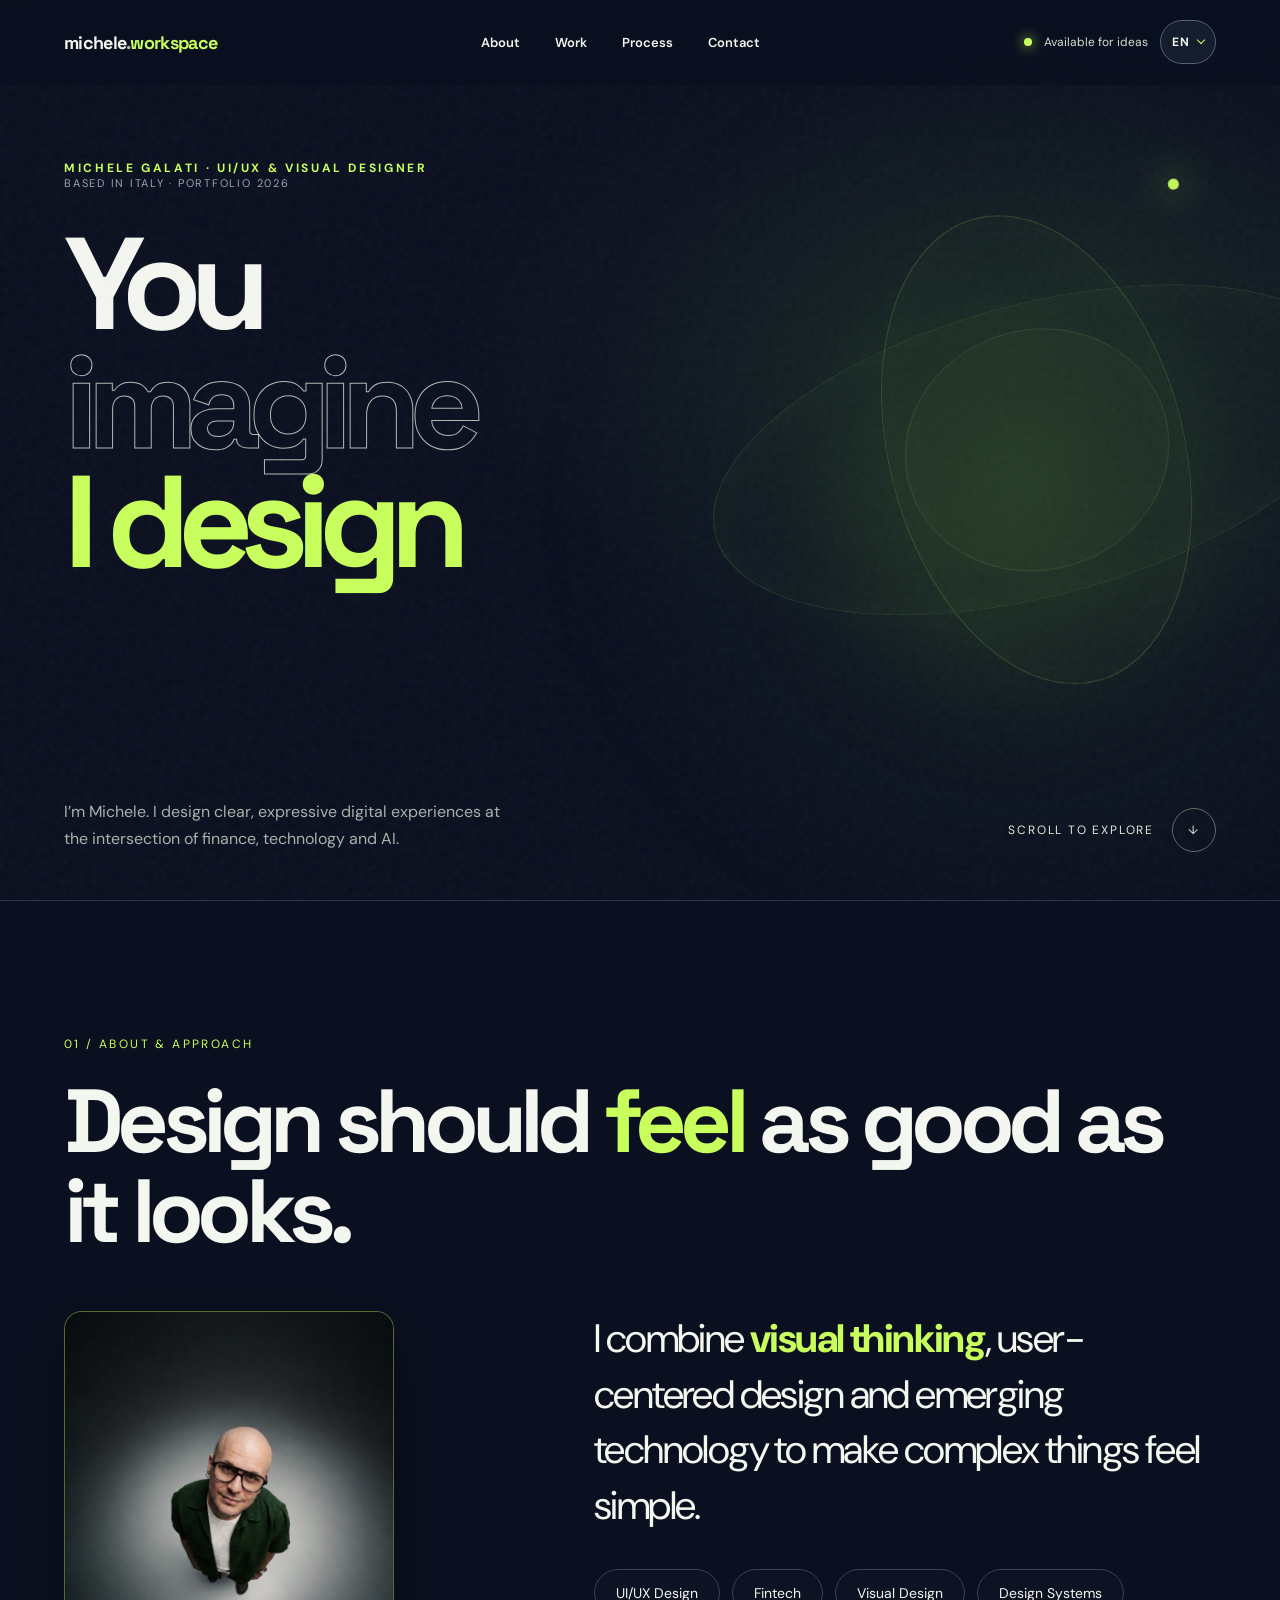
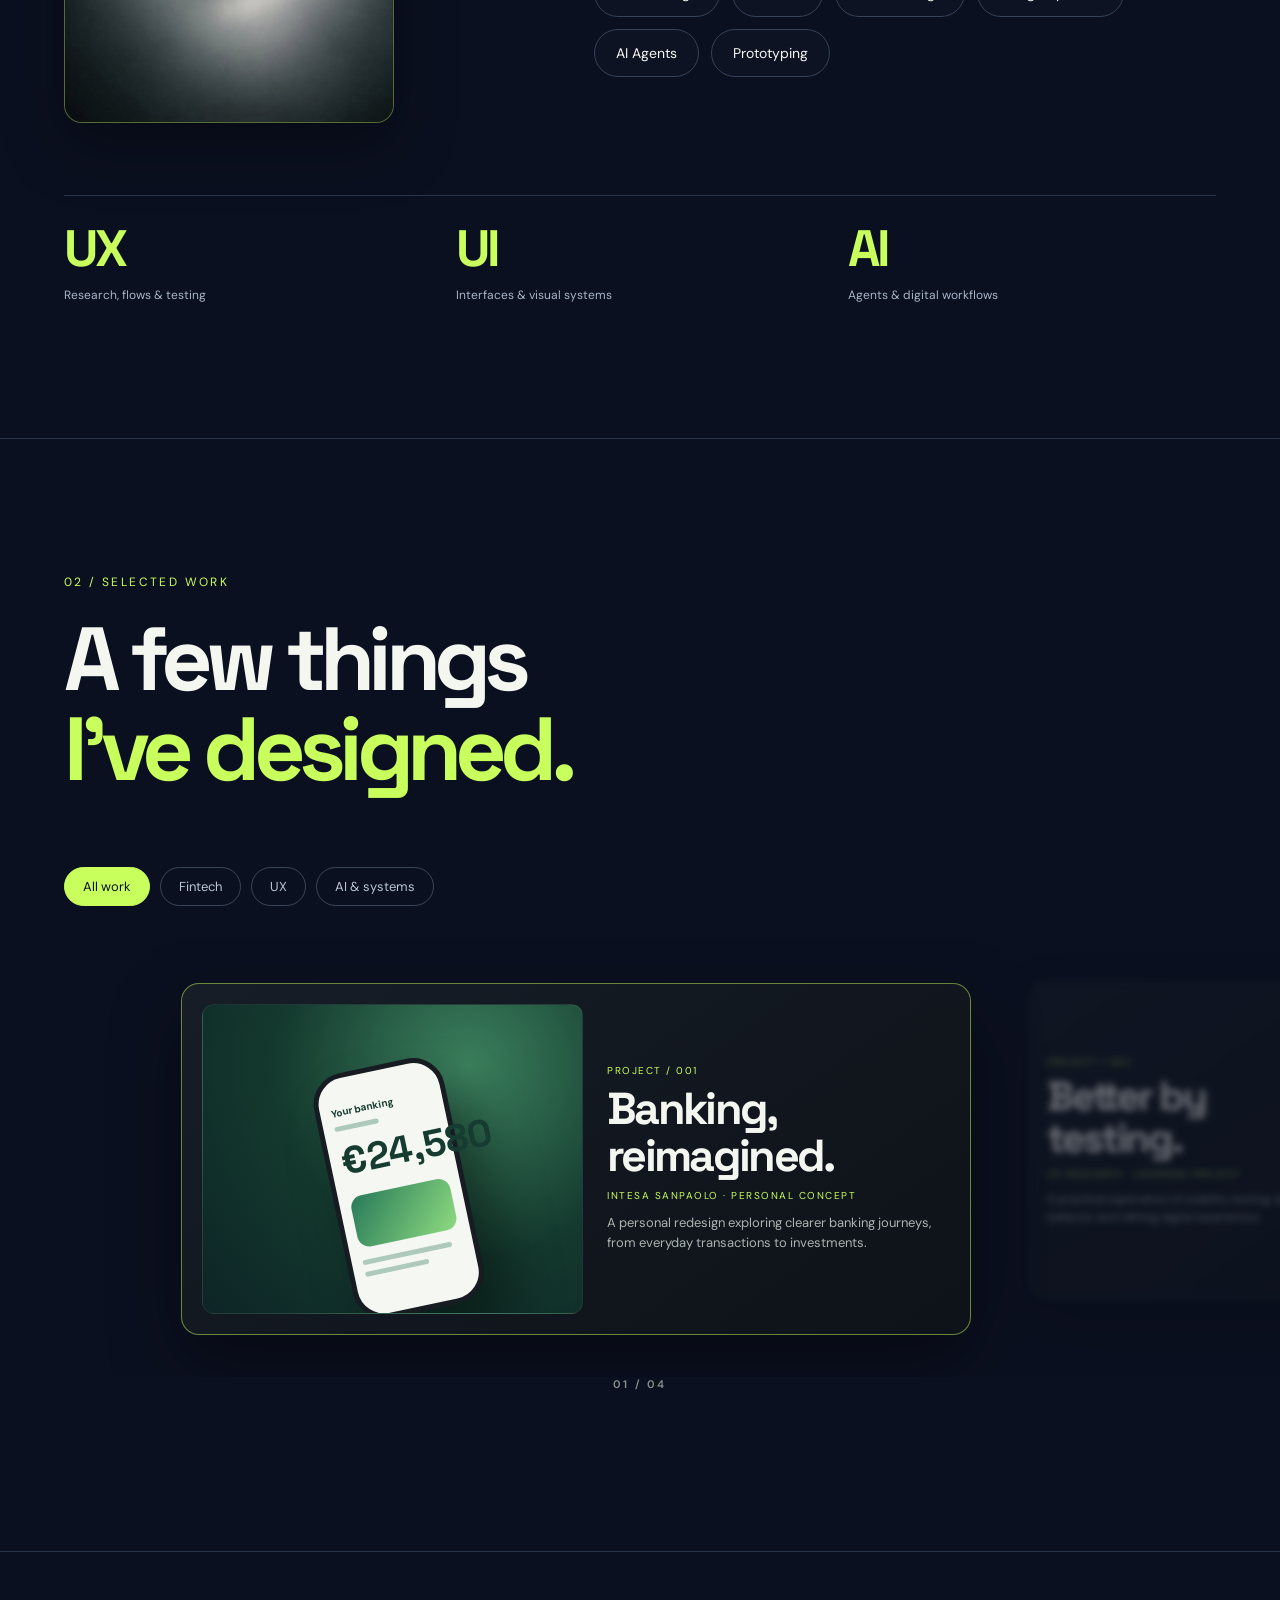
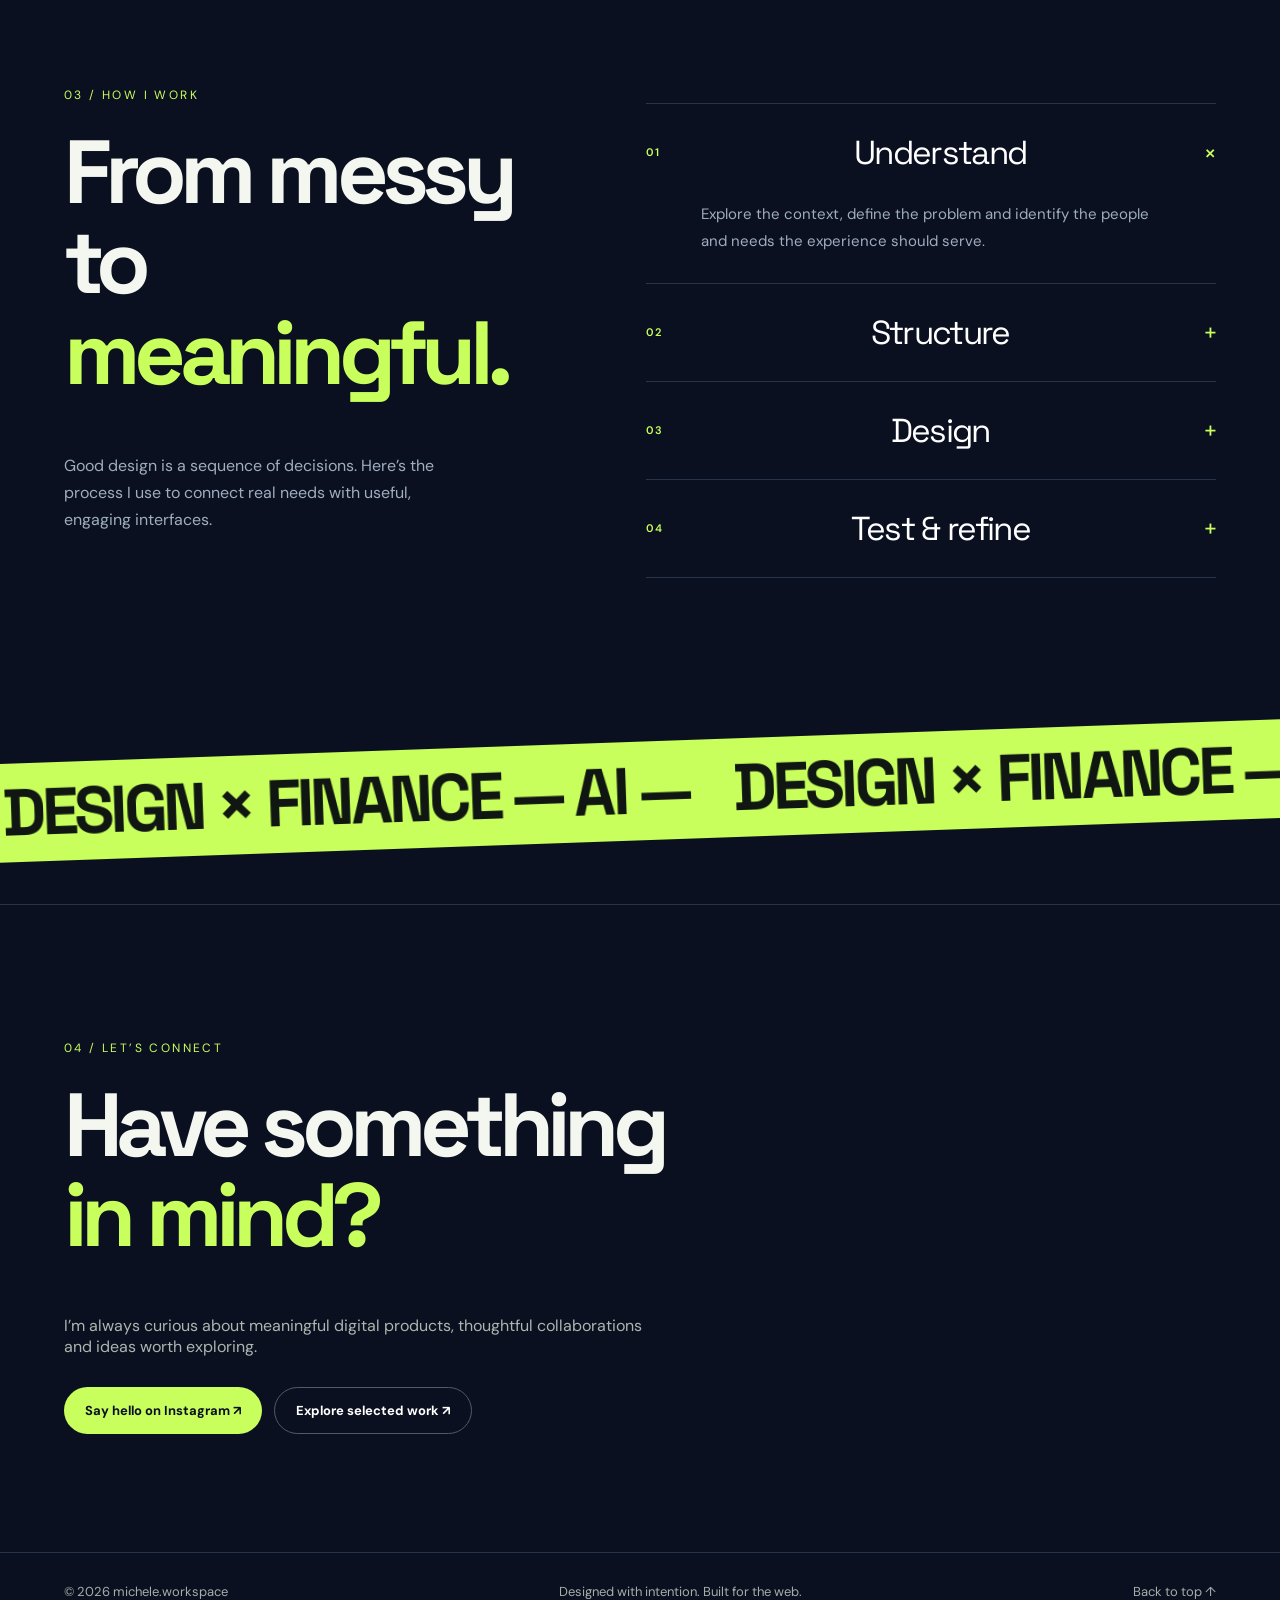
==== commit bc39f57c: "Remove hero scroll annotation" ====
--- a/index.html
+++ b/index.html
@@ -182,7 +182,7 @@
 .project-carousel .projectinfo p{font-size:11px}
 }
 @media(prefers-reduced-motion:reduce){.project-carousel{scroll-behavior:auto}.project-carousel .project{transition:none}}
-@media(max-width:550px){.hero h1,html[lang="de"] .hero h1{font-size:clamp(52px,15vw,88px);line-height:.91;letter-spacing:-.09em}}</style><meta content="Michele Galati, designer UI/UX. Progetti selezionati di fintech, design visivo e IA." data-i18n-content="description" name="description"/><meta content="#0b1020" name="theme-color"/><noscript><style>.reveal{opacity:1!important;transform:none!important}body,a,button{cursor:auto!important}</style></noscript></head><body><a class="skip" href="#main" data-i18n="skip">Vai al contenuto</a><div aria-hidden="true" class="progress" id="progress"></div><div class="grain"></div><div class="cursor" id="cursor"></div><header class="nav" id="site-nav"><a aria-label="michele.workspace — torna all’inizio" data-i18n-label="brandLabel" class="brand" href="#top">michele<span style="color:#aeb9ae">.</span><b>workspace</b></a><nav class="navlinks" aria-label="Navigazione principale" data-i18n-label="navLabel"><a href="#about" data-i18n="about">Profilo</a><a href="#work" data-i18n="work">Progetti</a><a href="#process" data-i18n="process">Metodo</a><a href="#contact" data-i18n="contact">Contatti</a></nav><div class="navright"><div class="dot"></div><span class="available" data-i18n="available">Aperto a nuove idee</span><div class="locale-picker"><select id="site-language" aria-label="Lingua" data-i18n-label="language"><option value="it" lang="it">Italiano</option><option value="en" lang="en">English</option><option value="de" lang="de">Deutsch</option><option value="es" lang="es">Español</option></select><span aria-hidden="true" id="locale-code">IT</span></div><button aria-controls="mobile-menu" aria-expanded="false" aria-label="Apri il menu" class="menu-toggle" id="menu-toggle">MENU +</button></div></header><nav aria-label="Navigazione mobile" data-i18n-label="mobileLabel" class="mobile-menu" id="mobile-menu"><a href="#about" data-i18n="about">Profilo</a><a href="#work" data-i18n="work">Progetti</a><a href="#process" data-i18n="process">Metodo</a><a href="#contact" data-i18n="contact">Contatti</a><small data-i18n="disciplines">DESIGN × FINANZA × IA</small></nav><main id="main"><section class="hero" id="top"><div class="glow" id="glow"></div><div><div class="eyebrow reveal" data-i18n="eyebrow">Michele Galati · Designer UI/UX e visuale</div><div class="hero-index" data-i18n="location">IN ITALIA · PORTFOLIO 2026</div><h1 class="reveal delay"><span class="word" data-i18n="hero1">Tu</span><span class="word outline" data-i18n="hero2">immagini</span><span class="word lime" data-i18n="hero3">io progetto</span></h1></div><div class="herofoot reveal"><p data-i18n="heroIntro">Sono Michele. Progetto esperienze digitali chiare ed espressive all’incrocio tra finanza, tecnologia e IA.</p><a class="scrollnote" href="#about" data-i18n="scroll">SCORRI PER ESPLORARE <span>↓</span></a></div><div aria-hidden="true" class="hero-orbit" id="hero-orbit"><div class="ring"></div><div class="ring"></div><div class="ring"></div><div class="satellite"></div></div><div aria-hidden="true" class="hero-meta" data-i18n="heroMeta">ESPERIENZE CHE SEGUONO LO SCORRIMENTO<span>CURATE IN OGNI DETTAGLIO</span></div></section><section class="section" id="about"><div class="tag reveal" data-i18n="aboutTag">01 / Profilo e approccio</div><h2 class="reveal" data-i18n="aboutTitle">Il design deve essere piacevole da <em>usare</em> quanto da guardare.</h2><div class="about-layout"><div class="about-aside reveal"><figure class="portrait"><img src="[data-uri]" alt="Ritratto di Michele Galati" data-i18n-alt="portraitAlt" width="1122" height="1402" loading="lazy" decoding="async"></figure></div><div class="about-content"><p class="intro reveal" data-i18n="aboutIntro">Unisco <strong>pensiero visivo</strong>, design centrato sulle persone e tecnologie emergenti per rendere semplice ciò che è complesso.</p><div class="skills reveal"><div class="chip" data-i18n="uiux">Design UI/UX</div><div class="chip">Fintech</div><div class="chip" data-i18n="visual">Design visivo</div><div class="chip" data-i18n="systems">Sistemi di design</div><div class="chip" data-i18n="agents">Agenti IA</div><div class="chip" data-i18n="prototyping">Prototipazione</div></div></div></div><div class="stats reveal"><div class="stat"><b>UX</b><span data-i18n="uxStat">Ricerca, flussi e test</span></div><div class="stat"><b>UI</b><span data-i18n="uiStat">Interfacce e sistemi visivi</span></div><div class="stat"><b data-i18n="ai">IA</b><span data-i18n="aiStat">Agenti e flussi digitali</span></div></div></section><section class="section" id="work"><div class="workhead"><div><div class="tag reveal" data-i18n="workTag">02 / Progetti selezionati</div><h2 class="reveal" data-i18n="workTitle">Alcuni dei<br/><em>miei progetti.</em></h2></div></div><div aria-label="Filtra i progetti" data-i18n-label="filterLabel" class="filters" role="group"><button aria-pressed="true" class="filter active" data-filter="all" type="button" data-i18n="all">Tutti i progetti</button><button aria-pressed="false" class="filter" data-filter="fintech" type="button">Fintech</button><button aria-pressed="false" class="filter" data-filter="ux" type="button">UX</button><button aria-pressed="false" class="filter" data-filter="ai" type="button" data-i18n="aiFilter">IA e sistemi</button></div><div class="project-carousel" id="project-carousel"><article class="project" role="button" tabindex="0" aria-label="Apri i dettagli del progetto" data-i18n-label="projectLabel" data-category="fintech ux" data-project="banking"><div class="visual green reveal"><div class="mock"><div class="tiny" data-i18n="bankMock">La tua banca</div><div class="line" style="width:45%"></div><div class="balance" data-i18n="bankBalance">24.580 €</div><div class="block"></div><div class="line" style="width:90%"></div><div class="line" style="width:65%"></div></div></div><div class="projectinfo reveal"><div class="number"><span data-i18n="projectNumber">PROGETTO</span> / 001</div><h3 data-i18n="bankTitle">La banca,<br/>ripensata.</h3><div class="type" data-i18n="bankType">Intesa Sanpaolo · Concept personale</div><p data-i18n="bankCopy">Un redesign personale per rendere più chiare le operazioni bancarie, dai pagamenti quotidiani agli investimenti.</p></div></article><article class="project" role="button" tabindex="0" aria-label="Apri i dettagli del progetto" data-i18n-label="projectLabel" data-category="ux" data-project="testing"><div class="visual blue reveal"><div class="mock"><div class="tiny" data-i18n="testMock">Esperienza digitale</div><div class="line" style="width:70%"></div><div class="balance" data-i18n="discover">Scopri.</div><div class="block"></div><div class="line" style="width:85%"></div><div class="line" style="width:55%"></div></div></div><div class="projectinfo reveal"><div class="number"><span data-i18n="projectNumber">PROGETTO</span> / 002</div><h3 data-i18n="testTitle">Migliorare<br/>con i test.</h3><div class="type" data-i18n="testType">Ricerca UX · Progetto formativo</div><p data-i18n="testCopy">Un’esplorazione pratica dei test di usabilità per osservare il comportamento delle persone e migliorare le esperienze digitali.</p></div></article><article class="project" role="button" tabindex="0" aria-label="Apri i dettagli del progetto" data-i18n-label="projectLabel" data-category="ai ux" data-project="agents"><div class="visual purple reveal"><div class="mock"><div class="tiny" data-i18n="agentMock">Automazione e IA</div><div class="line" style="width:60%"></div><div class="balance" data-i18n="smarter">Lavora meglio.</div><div class="block"></div><div class="line" style="width:75%"></div><div class="line" style="width:50%"></div></div></div><div class="projectinfo reveal"><div class="number"><span data-i18n="projectNumber">PROGETTO</span> / 003</div><h3 data-i18n="agentTitle">Automazione<br/>a misura d’uomo.</h3><div class="type" data-i18n="agentType">Agenti IA · n8n · Progetto formativo</div><p data-i18n="agentCopy">Un flusso conversazionale che combina automazione, revisione esplicita e controllo umano.</p></div></article><article class="project" role="button" tabindex="0" aria-label="Apri i dettagli del progetto" data-i18n-label="projectLabel" data-category="ai ux" data-project="flow"><div class="visual coral reveal"><div class="flow-preview"><div class="flow-top"><span>flow<span style="color:#c47d72">.</span> workspace</span><i></i></div><div class="flow-main"><div class="flow-circle" data-i18n="flowMock">PANORAMICA<br/>PROGETTO</div><div class="flow-rows"><span></span><span></span><span></span><span></span></div></div></div></div><div class="projectinfo reveal"><div class="number"><span data-i18n="projectNumber">PROGETTO</span> / 004</div><h3 data-i18n="flowTitle">Lavoro in<br/>movimento.</h3><div class="type" data-i18n="flowType">Flow · Concept per la gestione del lavoro</div><p data-i18n="flowCopy">Un approccio visivo per seguire progetti, responsabilità e scadenze, pensato per dare chiarezza ai team.</p></div></article></div><p class="carousel-status" id="carousel-status" aria-live="polite">01 / 04</p></section><section class="section" id="process"><div class="tag reveal" data-i18n="processTag">03 / Come lavoro</div><div class="process-grid"><div class="process-lead"><h2 class="reveal" data-i18n="processTitle">Dalla complessità<br/>alla <em>chiarezza.</em></h2><p class="reveal" data-i18n="processIntro">Il buon design nasce da una serie di decisioni. Con questo metodo traduco bisogni reali in interfacce utili e coinvolgenti.</p></div><div class="process-list reveal"><div class="step open"><button aria-expanded="true" class="step-button"><span class="n">01</span><span data-i18n="understand">Comprendere</span><span class="plus">+</span></button><div class="step-copy"><p data-i18n="understandCopy">Esploro il contesto, definisco il problema e individuo le persone a cui si rivolge l’esperienza e i loro bisogni.</p></div></div><div class="step"><button aria-expanded="false" class="step-button"><span class="n">02</span><span data-i18n="structure">Strutturare</span><span class="plus">+</span></button><div class="step-copy"><p data-i18n="structureCopy">Trasformo i risultati della ricerca in percorsi chiari, architettura dell’informazione e primi wireframe.</p></div></div><div class="step"><button aria-expanded="false" class="step-button"><span class="n">03</span><span data-i18n="design">Progettare</span><span class="plus">+</span></button><div class="step-copy"><p data-i18n="designCopy">Definisco un linguaggio visivo, disegno interfacce dettagliate e creo animazioni al servizio dell’usabilità.</p></div></div><div class="step"><button aria-expanded="false" class="step-button"><span class="n">04</span><span data-i18n="refine">Testare e affinare</span><span class="plus">+</span></button><div class="step-copy"><p data-i18n="refineCopy">Creo prototipi, testo le attività principali e miglioro il progetto in base all’esperienza delle persone.</p></div></div></div></div></section><div aria-hidden="true" class="ticker"><div class="tickertrack"><span data-i18n="ticker">DESIGN × FINANZA — IA —</span><span data-i18n="ticker">DESIGN × FINANZA — IA —</span></div></div><section class="section contact" id="contact"><div class="tag reveal" data-i18n="contactTag">04 / Parliamone</div><h2 class="reveal" data-i18n="contactTitle">Hai qualcosa<br/><em>in mente?</em></h2><p class="reveal" style="color:#aeb5af;max-width:600px" data-i18n="contactCopy">Mi interessano i prodotti digitali che rispondono a bisogni reali, le collaborazioni e le idee da esplorare.</p><div class="contact-actions reveal"><a class="pill-link" href="https://www.instagram.com/michele.workspace/" rel="noopener noreferrer" target="_blank" data-i18n="instagram">Scrivimi su Instagram ↗</a><a class="pill-link secondary" href="#work" data-i18n="seeWork">Esplora i progetti ↗</a></div></section></main><footer class="footer"><span>© 2026 michele.workspace</span><span data-i18n="footer">Progettato con cura. Creato per il web.</span><a href="#top" data-i18n="back">Torna all’inizio ↑</a></footer><div aria-hidden="true" aria-labelledby="dialog-title" aria-modal="true" class="dialog" id="project-dialog" role="dialog"><div class="dialog-panel" tabindex="-1"><button aria-label="Chiudi i dettagli del progetto" data-i18n-label="closeLabel" class="dialog-close" type="button">×</button><div class="dialog-label" id="dialog-label"></div><h2 id="dialog-title"></h2><p id="dialog-summary"></p><div class="dialog-grid"><div><h3 data-i18n="focus">Obiettivi</h3><p id="dialog-focus"></p></div><div><h3 data-i18n="approach">Approccio</h3><p id="dialog-approach"></p></div></div><p class="dialog-note" data-i18n="note">Anteprima del portfolio. Il caso studio dettagliato e le schermate definitive saranno aggiunti in seguito.</p></div></div><button aria-label="Torna all’inizio" data-i18n-label="backLabel" class="backtop" id="backtop" type="button">↑</button><script>
+@media(max-width:550px){.hero h1,html[lang="de"] .hero h1{font-size:clamp(52px,15vw,88px);line-height:.91;letter-spacing:-.09em}}</style><meta content="Michele Galati, designer UI/UX. Progetti selezionati di fintech, design visivo e IA." data-i18n-content="description" name="description"/><meta content="#0b1020" name="theme-color"/><noscript><style>.reveal{opacity:1!important;transform:none!important}body,a,button{cursor:auto!important}</style></noscript></head><body><a class="skip" href="#main" data-i18n="skip">Vai al contenuto</a><div aria-hidden="true" class="progress" id="progress"></div><div class="grain"></div><div class="cursor" id="cursor"></div><header class="nav" id="site-nav"><a aria-label="michele.workspace — torna all’inizio" data-i18n-label="brandLabel" class="brand" href="#top">michele<span style="color:#aeb9ae">.</span><b>workspace</b></a><nav class="navlinks" aria-label="Navigazione principale" data-i18n-label="navLabel"><a href="#about" data-i18n="about">Profilo</a><a href="#work" data-i18n="work">Progetti</a><a href="#process" data-i18n="process">Metodo</a><a href="#contact" data-i18n="contact">Contatti</a></nav><div class="navright"><div class="dot"></div><span class="available" data-i18n="available">Aperto a nuove idee</span><div class="locale-picker"><select id="site-language" aria-label="Lingua" data-i18n-label="language"><option value="it" lang="it">Italiano</option><option value="en" lang="en">English</option><option value="de" lang="de">Deutsch</option><option value="es" lang="es">Español</option></select><span aria-hidden="true" id="locale-code">IT</span></div><button aria-controls="mobile-menu" aria-expanded="false" aria-label="Apri il menu" class="menu-toggle" id="menu-toggle">MENU +</button></div></header><nav aria-label="Navigazione mobile" data-i18n-label="mobileLabel" class="mobile-menu" id="mobile-menu"><a href="#about" data-i18n="about">Profilo</a><a href="#work" data-i18n="work">Progetti</a><a href="#process" data-i18n="process">Metodo</a><a href="#contact" data-i18n="contact">Contatti</a><small data-i18n="disciplines">DESIGN × FINANZA × IA</small></nav><main id="main"><section class="hero" id="top"><div class="glow" id="glow"></div><div><div class="eyebrow reveal" data-i18n="eyebrow">Michele Galati · Designer UI/UX e visuale</div><div class="hero-index" data-i18n="location">IN ITALIA · PORTFOLIO 2026</div><h1 class="reveal delay"><span class="word" data-i18n="hero1">Tu</span><span class="word outline" data-i18n="hero2">immagini</span><span class="word lime" data-i18n="hero3">io progetto</span></h1></div><div class="herofoot reveal"><p data-i18n="heroIntro">Sono Michele. Progetto esperienze digitali chiare ed espressive all’incrocio tra finanza, tecnologia e IA.</p><a class="scrollnote" href="#about" data-i18n="scroll">SCORRI PER ESPLORARE <span>↓</span></a></div><div aria-hidden="true" class="hero-orbit" id="hero-orbit"><div class="ring"></div><div class="ring"></div><div class="ring"></div><div class="satellite"></div></div></section><section class="section" id="about"><div class="tag reveal" data-i18n="aboutTag">01 / Profilo e approccio</div><h2 class="reveal" data-i18n="aboutTitle">Il design deve essere piacevole da <em>usare</em> quanto da guardare.</h2><div class="about-layout"><div class="about-aside reveal"><figure class="portrait"><img src="[data-uri]" alt="Ritratto di Michele Galati" data-i18n-alt="portraitAlt" width="1122" height="1402" loading="lazy" decoding="async"></figure></div><div class="about-content"><p class="intro reveal" data-i18n="aboutIntro">Unisco <strong>pensiero visivo</strong>, design centrato sulle persone e tecnologie emergenti per rendere semplice ciò che è complesso.</p><div class="skills reveal"><div class="chip" data-i18n="uiux">Design UI/UX</div><div class="chip">Fintech</div><div class="chip" data-i18n="visual">Design visivo</div><div class="chip" data-i18n="systems">Sistemi di design</div><div class="chip" data-i18n="agents">Agenti IA</div><div class="chip" data-i18n="prototyping">Prototipazione</div></div></div></div><div class="stats reveal"><div class="stat"><b>UX</b><span data-i18n="uxStat">Ricerca, flussi e test</span></div><div class="stat"><b>UI</b><span data-i18n="uiStat">Interfacce e sistemi visivi</span></div><div class="stat"><b data-i18n="ai">IA</b><span data-i18n="aiStat">Agenti e flussi digitali</span></div></div></section><section class="section" id="work"><div class="workhead"><div><div class="tag reveal" data-i18n="workTag">02 / Progetti selezionati</div><h2 class="reveal" data-i18n="workTitle">Alcuni dei<br/><em>miei progetti.</em></h2></div></div><div aria-label="Filtra i progetti" data-i18n-label="filterLabel" class="filters" role="group"><button aria-pressed="true" class="filter active" data-filter="all" type="button" data-i18n="all">Tutti i progetti</button><button aria-pressed="false" class="filter" data-filter="fintech" type="button">Fintech</button><button aria-pressed="false" class="filter" data-filter="ux" type="button">UX</button><button aria-pressed="false" class="filter" data-filter="ai" type="button" data-i18n="aiFilter">IA e sistemi</button></div><div class="project-carousel" id="project-carousel"><article class="project" role="button" tabindex="0" aria-label="Apri i dettagli del progetto" data-i18n-label="projectLabel" data-category="fintech ux" data-project="banking"><div class="visual green reveal"><div class="mock"><div class="tiny" data-i18n="bankMock">La tua banca</div><div class="line" style="width:45%"></div><div class="balance" data-i18n="bankBalance">24.580 €</div><div class="block"></div><div class="line" style="width:90%"></div><div class="line" style="width:65%"></div></div></div><div class="projectinfo reveal"><div class="number"><span data-i18n="projectNumber">PROGETTO</span> / 001</div><h3 data-i18n="bankTitle">La banca,<br/>ripensata.</h3><div class="type" data-i18n="bankType">Intesa Sanpaolo · Concept personale</div><p data-i18n="bankCopy">Un redesign personale per rendere più chiare le operazioni bancarie, dai pagamenti quotidiani agli investimenti.</p></div></article><article class="project" role="button" tabindex="0" aria-label="Apri i dettagli del progetto" data-i18n-label="projectLabel" data-category="ux" data-project="testing"><div class="visual blue reveal"><div class="mock"><div class="tiny" data-i18n="testMock">Esperienza digitale</div><div class="line" style="width:70%"></div><div class="balance" data-i18n="discover">Scopri.</div><div class="block"></div><div class="line" style="width:85%"></div><div class="line" style="width:55%"></div></div></div><div class="projectinfo reveal"><div class="number"><span data-i18n="projectNumber">PROGETTO</span> / 002</div><h3 data-i18n="testTitle">Migliorare<br/>con i test.</h3><div class="type" data-i18n="testType">Ricerca UX · Progetto formativo</div><p data-i18n="testCopy">Un’esplorazione pratica dei test di usabilità per osservare il comportamento delle persone e migliorare le esperienze digitali.</p></div></article><article class="project" role="button" tabindex="0" aria-label="Apri i dettagli del progetto" data-i18n-label="projectLabel" data-category="ai ux" data-project="agents"><div class="visual purple reveal"><div class="mock"><div class="tiny" data-i18n="agentMock">Automazione e IA</div><div class="line" style="width:60%"></div><div class="balance" data-i18n="smarter">Lavora meglio.</div><div class="block"></div><div class="line" style="width:75%"></div><div class="line" style="width:50%"></div></div></div><div class="projectinfo reveal"><div class="number"><span data-i18n="projectNumber">PROGETTO</span> / 003</div><h3 data-i18n="agentTitle">Automazione<br/>a misura d’uomo.</h3><div class="type" data-i18n="agentType">Agenti IA · n8n · Progetto formativo</div><p data-i18n="agentCopy">Un flusso conversazionale che combina automazione, revisione esplicita e controllo umano.</p></div></article><article class="project" role="button" tabindex="0" aria-label="Apri i dettagli del progetto" data-i18n-label="projectLabel" data-category="ai ux" data-project="flow"><div class="visual coral reveal"><div class="flow-preview"><div class="flow-top"><span>flow<span style="color:#c47d72">.</span> workspace</span><i></i></div><div class="flow-main"><div class="flow-circle" data-i18n="flowMock">PANORAMICA<br/>PROGETTO</div><div class="flow-rows"><span></span><span></span><span></span><span></span></div></div></div></div><div class="projectinfo reveal"><div class="number"><span data-i18n="projectNumber">PROGETTO</span> / 004</div><h3 data-i18n="flowTitle">Lavoro in<br/>movimento.</h3><div class="type" data-i18n="flowType">Flow · Concept per la gestione del lavoro</div><p data-i18n="flowCopy">Un approccio visivo per seguire progetti, responsabilità e scadenze, pensato per dare chiarezza ai team.</p></div></article></div><p class="carousel-status" id="carousel-status" aria-live="polite">01 / 04</p></section><section class="section" id="process"><div class="tag reveal" data-i18n="processTag">03 / Come lavoro</div><div class="process-grid"><div class="process-lead"><h2 class="reveal" data-i18n="processTitle">Dalla complessità<br/>alla <em>chiarezza.</em></h2><p class="reveal" data-i18n="processIntro">Il buon design nasce da una serie di decisioni. Con questo metodo traduco bisogni reali in interfacce utili e coinvolgenti.</p></div><div class="process-list reveal"><div class="step open"><button aria-expanded="true" class="step-button"><span class="n">01</span><span data-i18n="understand">Comprendere</span><span class="plus">+</span></button><div class="step-copy"><p data-i18n="understandCopy">Esploro il contesto, definisco il problema e individuo le persone a cui si rivolge l’esperienza e i loro bisogni.</p></div></div><div class="step"><button aria-expanded="false" class="step-button"><span class="n">02</span><span data-i18n="structure">Strutturare</span><span class="plus">+</span></button><div class="step-copy"><p data-i18n="structureCopy">Trasformo i risultati della ricerca in percorsi chiari, architettura dell’informazione e primi wireframe.</p></div></div><div class="step"><button aria-expanded="false" class="step-button"><span class="n">03</span><span data-i18n="design">Progettare</span><span class="plus">+</span></button><div class="step-copy"><p data-i18n="designCopy">Definisco un linguaggio visivo, disegno interfacce dettagliate e creo animazioni al servizio dell’usabilità.</p></div></div><div class="step"><button aria-expanded="false" class="step-button"><span class="n">04</span><span data-i18n="refine">Testare e affinare</span><span class="plus">+</span></button><div class="step-copy"><p data-i18n="refineCopy">Creo prototipi, testo le attività principali e miglioro il progetto in base all’esperienza delle persone.</p></div></div></div></div></section><div aria-hidden="true" class="ticker"><div class="tickertrack"><span data-i18n="ticker">DESIGN × FINANZA — IA —</span><span data-i18n="ticker">DESIGN × FINANZA — IA —</span></div></div><section class="section contact" id="contact"><div class="tag reveal" data-i18n="contactTag">04 / Parliamone</div><h2 class="reveal" data-i18n="contactTitle">Hai qualcosa<br/><em>in mente?</em></h2><p class="reveal" style="color:#aeb5af;max-width:600px" data-i18n="contactCopy">Mi interessano i prodotti digitali che rispondono a bisogni reali, le collaborazioni e le idee da esplorare.</p><div class="contact-actions reveal"><a class="pill-link" href="https://www.instagram.com/michele.workspace/" rel="noopener noreferrer" target="_blank" data-i18n="instagram">Scrivimi su Instagram ↗</a><a class="pill-link secondary" href="#work" data-i18n="seeWork">Esplora i progetti ↗</a></div></section></main><footer class="footer"><span>© 2026 michele.workspace</span><span data-i18n="footer">Progettato con cura. Creato per il web.</span><a href="#top" data-i18n="back">Torna all’inizio ↑</a></footer><div aria-hidden="true" aria-labelledby="dialog-title" aria-modal="true" class="dialog" id="project-dialog" role="dialog"><div class="dialog-panel" tabindex="-1"><button aria-label="Chiudi i dettagli del progetto" data-i18n-label="closeLabel" class="dialog-close" type="button">×</button><div class="dialog-label" id="dialog-label"></div><h2 id="dialog-title"></h2><p id="dialog-summary"></p><div class="dialog-grid"><div><h3 data-i18n="focus">Obiettivi</h3><p id="dialog-focus"></p></div><div><h3 data-i18n="approach">Approccio</h3><p id="dialog-approach"></p></div></div><p class="dialog-note" data-i18n="note">Anteprima del portfolio. Il caso studio dettagliato e le schermate definitive saranno aggiunti in seguito.</p></div></div><button aria-label="Torna all’inizio" data-i18n-label="backLabel" class="backtop" id="backtop" type="button">↑</button><script>
 (()=>{
   const reduceMotion=window.matchMedia('(prefers-reduced-motion: reduce)').matches;
   const finePointer=window.matchMedia('(pointer: fine)').matches;
@@ -220,7 +220,6 @@
       "hero3": "io progetto",
       "heroIntro": "Sono Michele. Progetto esperienze digitali chiare ed espressive all’incrocio tra finanza, tecnologia e IA.",
       "scroll": "SCORRI PER ESPLORARE <span>↓</span>",
-      "heroMeta": "ESPERIENZE CHE SEGUONO LO SCORRIMENTO<span>CURATE IN OGNI DETTAGLIO</span>",
       "aboutTag": "01 / Profilo e approccio",
       "aboutTitle": "Il design deve essere piacevole da <em>usare</em> quanto da guardare.",
       "aboutAside": "Curiosità, chiarezza e interazioni curate. Il funzionamento di un prodotto mi interessa quanto il suo aspetto.",
@@ -341,7 +340,6 @@
       "hero3": "I design",
       "heroIntro": "I’m Michele. I design clear, expressive digital experiences at the intersection of finance, technology and AI.",
       "scroll": "SCROLL TO EXPLORE <span>↓</span>",
-      "heroMeta": "SCROLL-DRIVEN EXPERIENCES<span>BUILT WITH INTENTION</span>",
       "aboutTag": "01 / About &amp; approach",
       "aboutTitle": "Design should <em>feel</em> as good as it looks.",
       "aboutAside": "Curiosity, clarity and thoughtful interactions. I care about how products work just as much as how they look.",
@@ -462,7 +460,6 @@
       "hero3": "ich gestalte",
       "heroIntro": "Ich bin Michele. Ich gestalte klare, ausdrucksstarke digitale Erlebnisse an der Schnittstelle von Finanzen, Technologie und KI.",
       "scroll": "SCROLLEN UND ENTDECKEN <span>↓</span>",
-      "heroMeta": "ERLEBNISSE BEIM SCROLLEN<span>BEWUSST GESTALTET</span>",
       "aboutTag": "01 / Profil und Ansatz",
       "aboutTitle": "Design sollte sich so gut <em>anfühlen</em>, wie es aussieht.",
       "aboutAside": "Neugier, Klarheit und durchdachte Interaktionen. Wie Produkte funktionieren, ist mir genauso wichtig wie ihr Aussehen.",
@@ -583,7 +580,6 @@
       "hero3": "yo diseño",
       "heroIntro": "Soy Michele. Diseño experiencias digitales claras y expresivas en la intersección de las finanzas, la tecnología y la IA.",
       "scroll": "DESPLÁZATE PARA EXPLORAR <span>↓</span>",
-      "heroMeta": "EXPERIENCIAS QUE SIGUEN EL DESPLAZAMIENTO<span>DISEÑADAS CON INTENCIÓN</span>",
       "aboutTag": "01 / Perfil y enfoque",
       "aboutTitle": "El diseño debe ser tan agradable de <em>usar</em> como de ver.",
       "aboutAside": "Curiosidad, claridad e interacciones cuidadas. Me importa tanto cómo funciona un producto como su aspecto.",
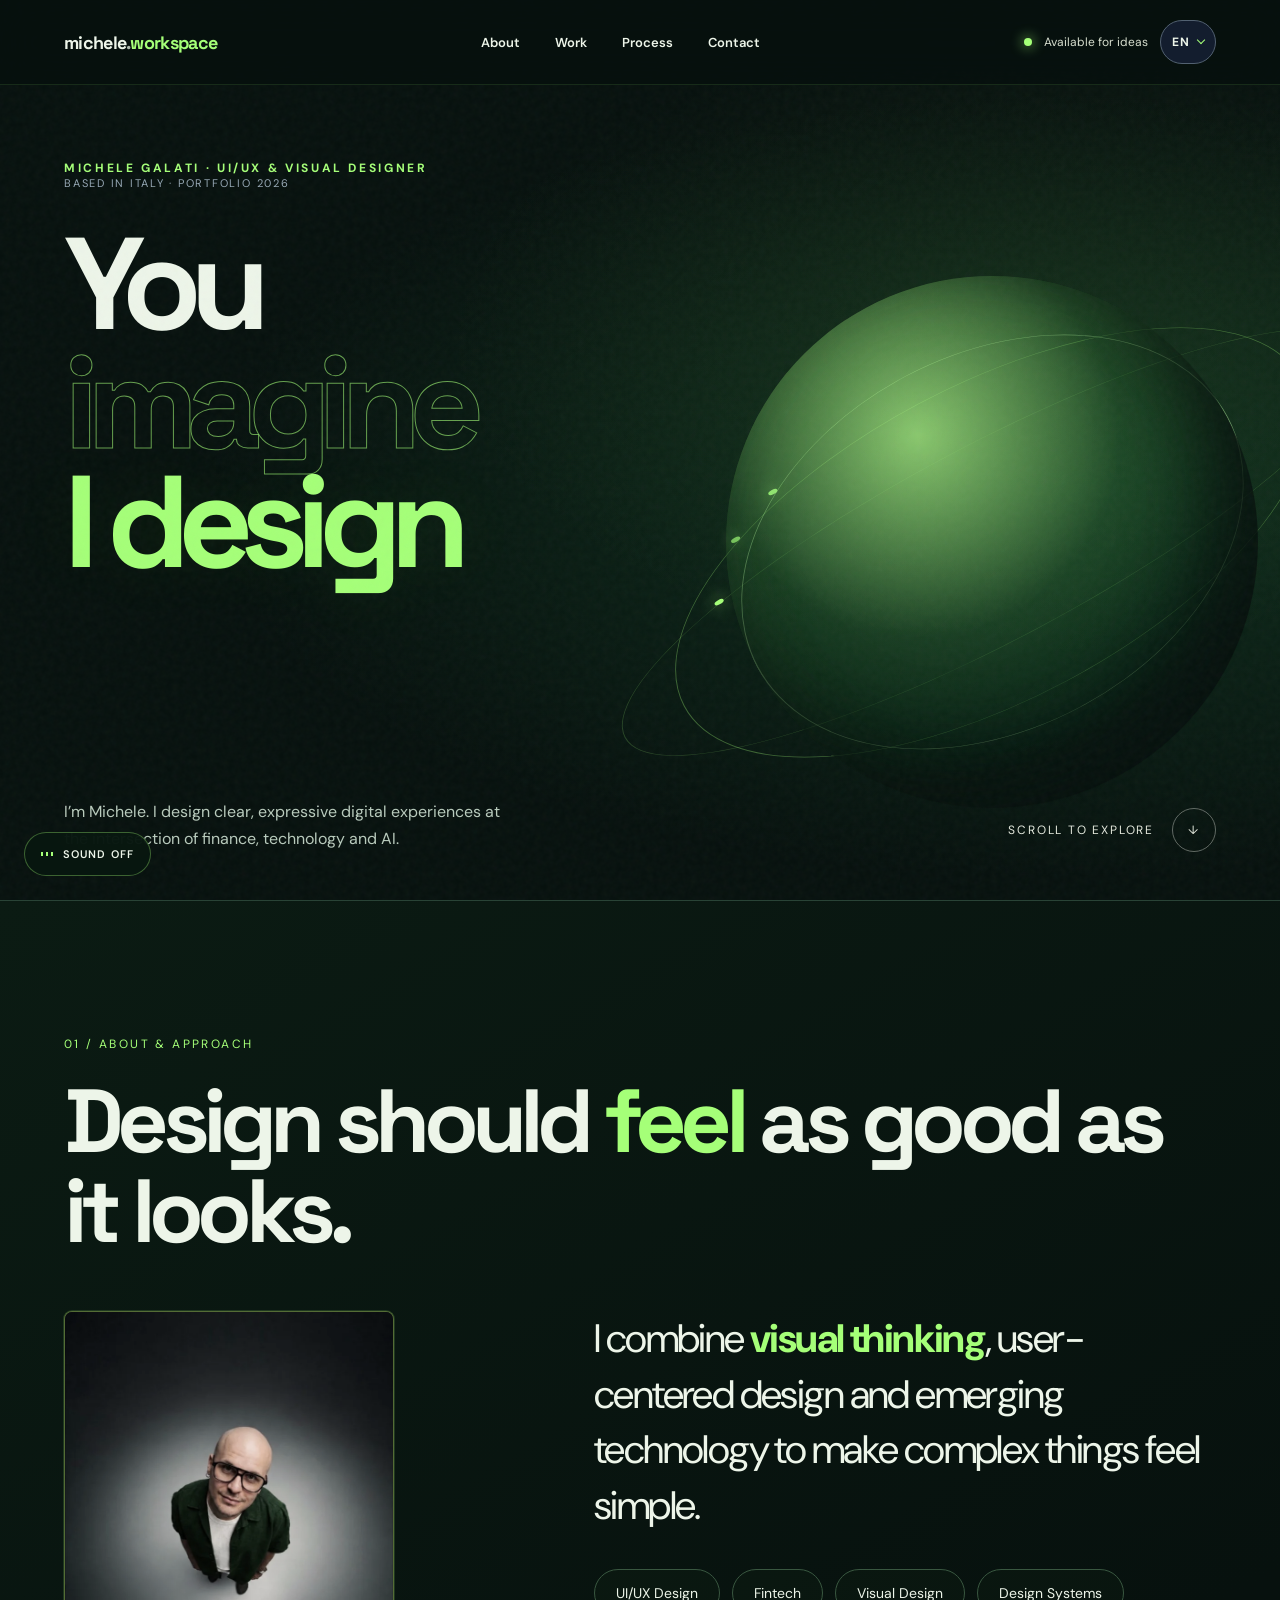
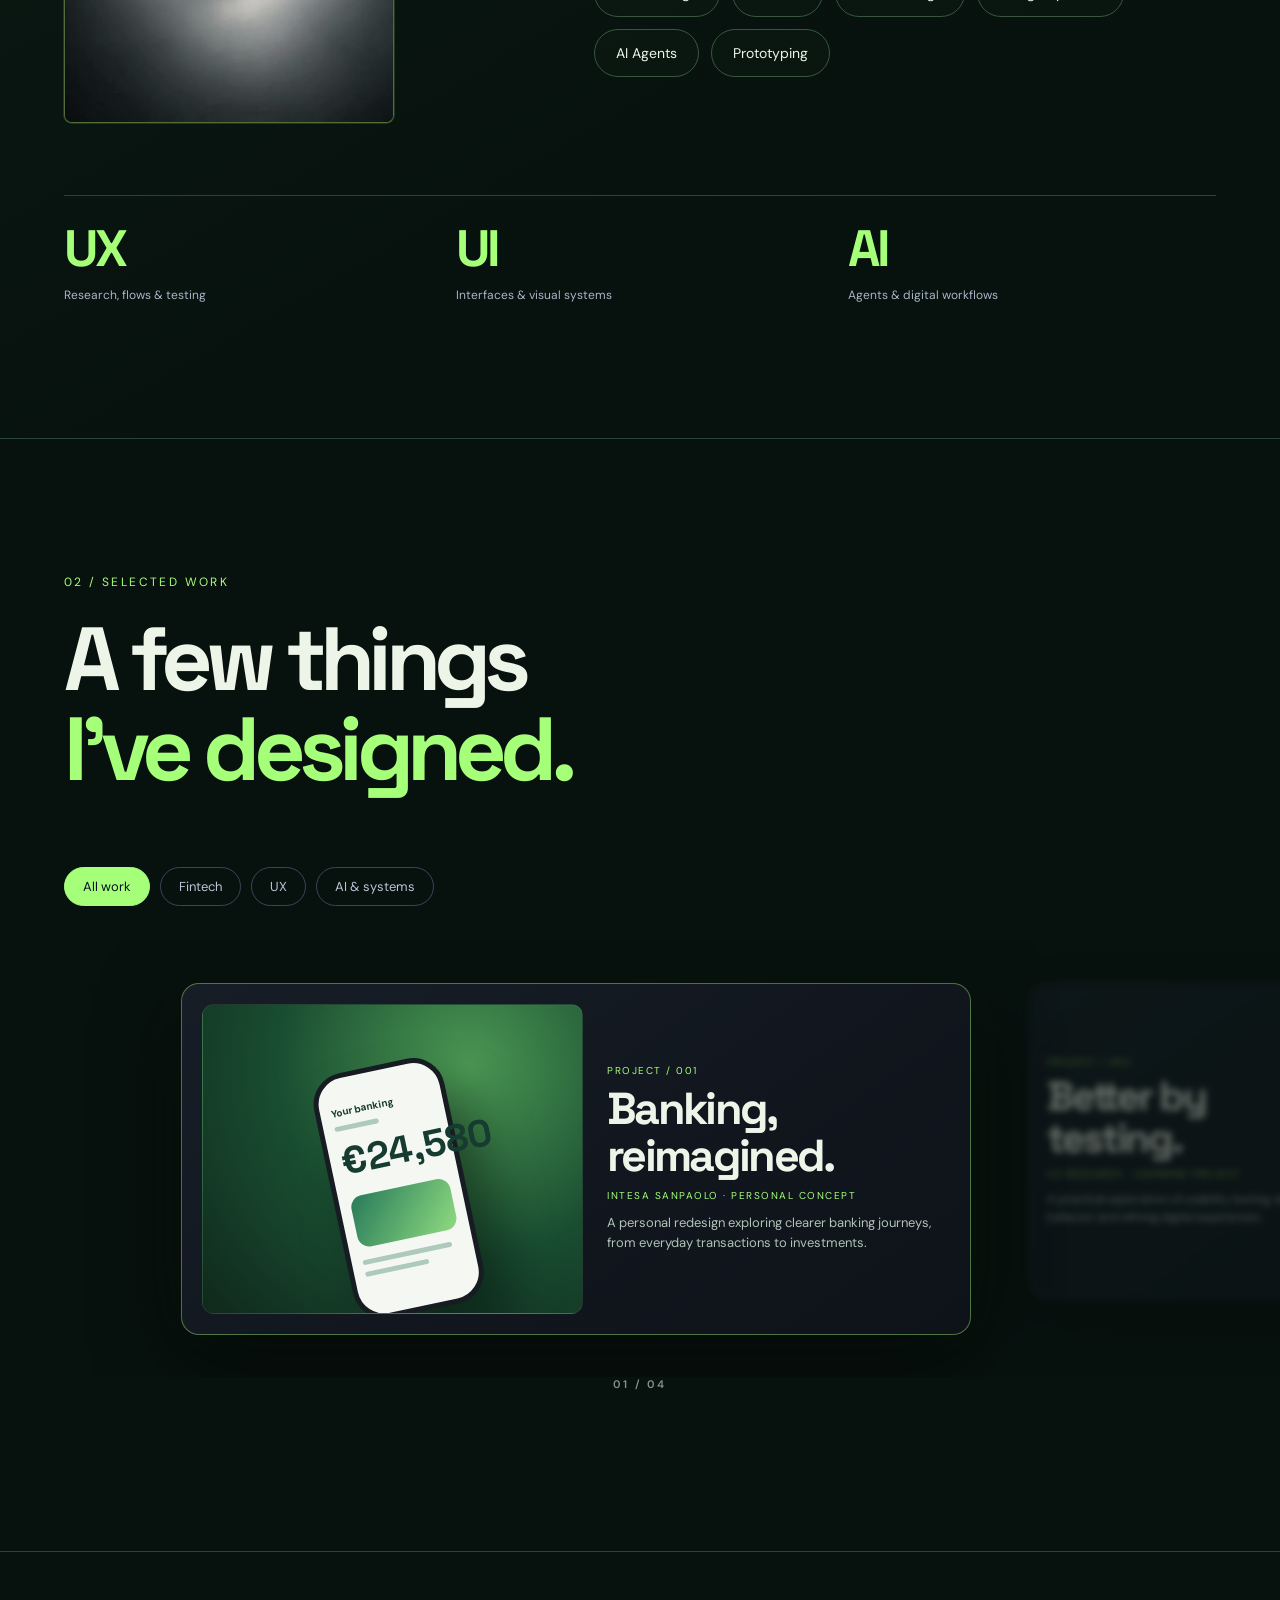
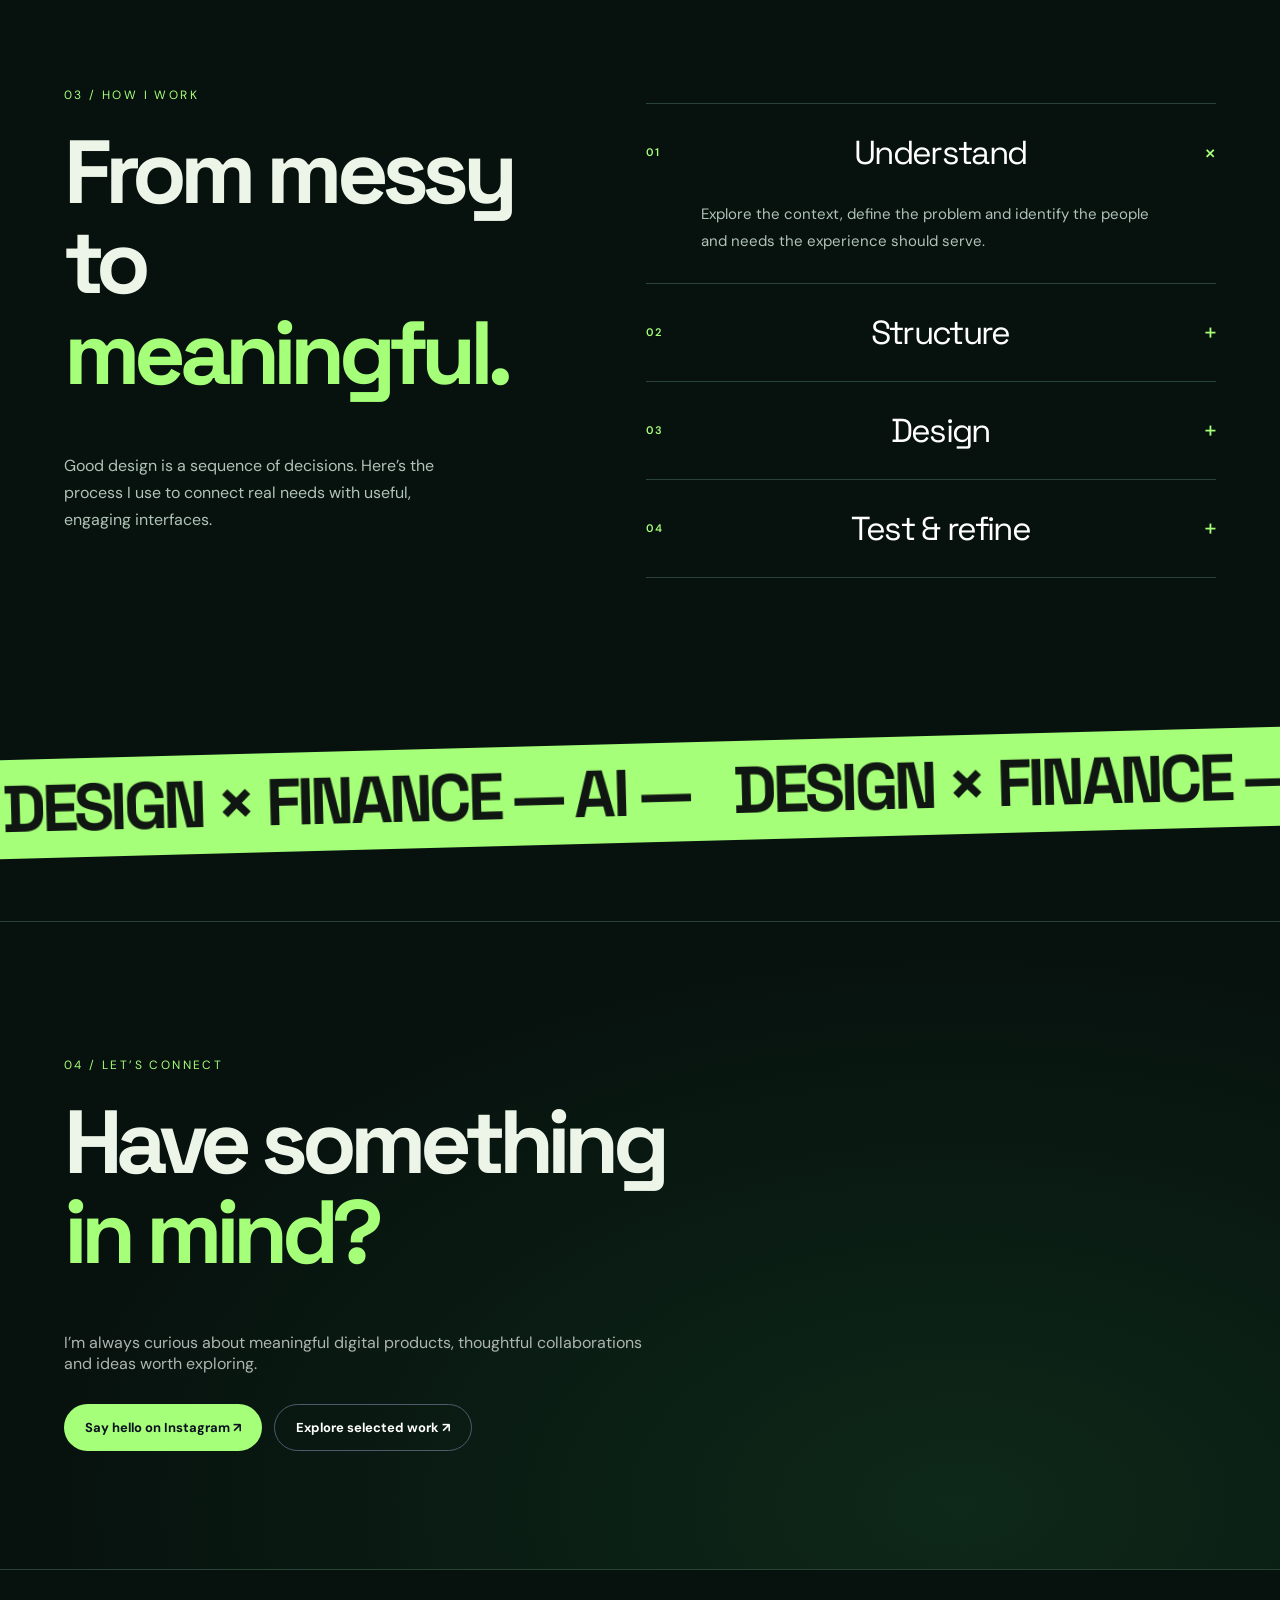
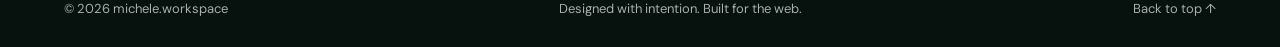
==== commit 1dd47906: "Update portfolio with green motion design, soft audio and continuous scrolling" ====
--- a/index.html
+++ b/index.html
@@ -1,895 +1,3 @@
 <!DOCTYPE html>
 
-<html lang="it"><head><meta charset="utf-8"/><meta content="width=device-width, initial-scale=1" name="viewport"/><title>michele.workspace — UI/UX, Fintech e IA</title><style>
-@import url('https://fonts.googleapis.com/css2?family=DM+Sans:wght@400;500;600;700&family=Space+Grotesk:wght@400;500;600;700&display=swap');
-:root{--bg:#0b0d12;--paper:#11151b;--lime:#c8ff5c;--white:#f3f5f0;--muted:#99a2a3}*{box-sizing:border-box}html{scroll-behavior:smooth}body{margin:0;background:var(--bg);color:var(--white);font-family:'DM Sans',Arial,sans-serif;overflow-x:hidden}a{color:inherit;text-decoration:none}button{font:inherit}::selection{background:var(--lime);color:#101810}.grain{pointer-events:none;position:fixed;inset:0;opacity:.16;z-index:20;background-image:url("data:image/svg+xml,%3Csvg viewBox='0 0 180 180' xmlns='http://www.w3.org/2000/svg'%3E%3Cfilter id='n'%3E%3CfeTurbulence type='fractalNoise' baseFrequency='.8' numOctaves='3' stitchTiles='stitch'/%3E%3C/filter%3E%3Crect width='100%25' height='100%25' filter='url(%23n)' opacity='.23'/%3E%3C/svg%3E")}.nav{position:absolute;top:0;left:0;width:100%;display:flex;justify-content:space-between;align-items:center;padding:29px 5vw;z-index:15}.brand{font-family:'Space Grotesk';font-weight:700;font-size:18px;letter-spacing:-.7px}.brand b{color:var(--lime)}.navlinks{display:flex;gap:35px;font-size:13px}.navlinks a{transition:color .25s}.navlinks a:hover{color:var(--lime)}.navright{display:flex;align-items:center;gap:13px}.dot{width:8px;height:8px;background:var(--lime);border-radius:50%;box-shadow:0 0 13px var(--lime)}.available{font-size:12px;color:#d7dece}.hero{min-height:100svh;padding:160px 5vw 48px;position:relative;display:flex;flex-direction:column;justify-content:space-between;overflow:hidden}.glow{position:absolute;right:-17vw;top:2vh;width:75vw;height:75vw;max-height:1050px;border-radius:50%;background:radial-gradient(circle,rgba(137,214,61,.22) 0%,rgba(40,89,45,.09) 36%,transparent 67%);filter:blur(35px);pointer-events:none}.eyebrow{font-size:12px;letter-spacing:.22em;color:var(--lime);font-weight:700;text-transform:uppercase}.hero h1{font-family:'Space Grotesk',sans-serif;font-size:clamp(65px,11.2vw,190px);font-weight:700;letter-spacing:-.093em;line-height:.91;margin:35px 0 28px;max-width:1440px;position:relative}.hero h1 span{display:block}.hero h1 .outline{color:transparent;-webkit-text-stroke:1px rgba(244,251,235,.7)}.hero h1 .lime{color:var(--lime)}.herofoot{display:flex;justify-content:space-between;align-items:flex-end;gap:18px}.herofoot p{max-width:360px;color:#a9b1ab;font-size:16px;line-height:1.65;margin:0}.scrollnote{font-size:12px;letter-spacing:.15em;color:#e5eade;display:flex;align-items:center;gap:18px}.scrollnote span{border:1px solid #606963;border-radius:50%;height:44px;width:44px;display:grid;place-items:center}.section{padding:135px 5vw;border-top:1px solid #242b2a}.tag{color:var(--lime);font-size:12px;letter-spacing:.2em;text-transform:uppercase}.section h2{font-family:'Space Grotesk';font-size:clamp(48px,7vw,110px);line-height:1.01;letter-spacing:-.075em;margin:24px 0 54px;max-width:1050px}.section h2 em{font-style:normal;color:var(--lime)}.intro{max-width:800px;font-size:clamp(23px,3.1vw,46px);line-height:1.4;letter-spacing:-.04em}.intro strong{color:var(--lime)}.skills{display:flex;flex-wrap:wrap;gap:12px;margin-top:55px}.chip{border:1px solid #3a4740;border-radius:100px;padding:14px 21px;font-size:14px;transition:background .25s,color .25s,transform .25s}.chip:hover{background:var(--lime);color:#0b0d12;transform:translateY(-5px)}.workhead{display:flex;justify-content:space-between;align-items:end;gap:30px}.workhead p{font-size:14px;color:var(--muted);max-width:310px}.project{display:grid;grid-template-columns:1.2fr .8fr;gap:5vw;border-top:1px solid #303a37;padding:40px 0 75px;align-items:center}.project:nth-of-type(even){grid-template-columns:.8fr 1.2fr}.project:nth-of-type(even) .visual{order:2}.visual{position:relative;min-height:410px;border-radius:12px;display:grid;place-items:center;overflow:hidden;transition:transform .5s cubic-bezier(.2,.8,.2,1)}.visual:hover{transform:scale(.985)}.visual.green{background:radial-gradient(circle at 70% 20%,#42895e,#183d32 53%,#122824)}.visual.blue{background:radial-gradient(circle at 25% 20%,#466ca5,#182b4d 55%,#101a32)}.visual.purple{background:radial-gradient(circle at 65% 25%,#6a548e,#242039 64%,#171322)}.mock{width:46%;min-width:170px;max-width:260px;aspect-ratio:.53;background:#f5f8f2;border:7px solid #161c22;border-radius:32px;box-shadow:20px 40px 55px #0006;transform:rotate(-12deg) translateY(30px);padding:35px 14px 15px;transition:transform .7s cubic-bezier(.2,.8,.2,1);color:#163b31}.visual:hover .mock{transform:rotate(-4deg) translateY(8px)}.mock .line{height:8px;border-radius:12px;background:#aecabc;margin:10px 0}.mock .balance{font-size:clamp(20px,3vw,38px);font-family:'Space Grotesk';font-weight:700}.mock .block{height:26%;background:linear-gradient(130deg,#287a5a,#8edb80);border-radius:12px;margin:20px 0}.mock .tiny{font-size:10px;font-weight:700}.visual.blue .mock{color:#203968}.visual.blue .mock .block{background:linear-gradient(130deg,#1d4389,#75a0e9)}.visual.purple .mock{color:#4d376b}.visual.purple .mock .block{background:linear-gradient(130deg,#66429c,#bfa8e7)}.projectinfo .number{color:var(--lime);font-size:12px;letter-spacing:.15em}.projectinfo h3{font-family:'Space Grotesk';letter-spacing:-.06em;font-size:clamp(35px,4.5vw,70px);line-height:1.04;margin:20px 0}.projectinfo p{font-size:16px;line-height:1.7;color:#abb4ad;max-width:400px}.projectinfo .type{font-size:12px;color:var(--lime);text-transform:uppercase;letter-spacing:.15em}.view{display:inline-flex;align-items:center;gap:19px;margin-top:25px;border-bottom:1px solid #809185;padding-bottom:12px;font-size:14px}.view span{font-size:21px;transition:transform .25s}.view:hover span{transform:translate(5px,-5px)}.ticker{background:var(--lime);color:#101611;overflow:hidden;white-space:nowrap;transform:rotate(-2deg) scale(1.03);margin:20px 0 70px}.tickertrack{display:inline-flex;min-width:max-content;animation:marquee 20s linear infinite;font:700 clamp(36px,5vw,85px)/1.5 'Space Grotesk';letter-spacing:-.06em}.tickertrack span{padding:0 20px}@keyframes marquee{to{transform:translateX(-50%)}}.contact{padding-bottom:100px;min-height:70vh}.contact h2{max-width:1100px}.contact h2 a{color:var(--lime);border-bottom:3px solid var(--lime)}.footer{display:flex;justify-content:space-between;gap:15px;flex-wrap:wrap;border-top:1px solid #2b3331;padding:30px 5vw;color:#a5aea8;font-size:13px}.reveal{opacity:0;transform:translateY(48px);transition:opacity .85s ease,transform .85s cubic-bezier(.2,.7,.2,1)}.reveal.visible{opacity:1;transform:translateY(0)}.reveal.delay{transition-delay:.15s}.cursor{position:fixed;pointer-events:none;border:1px solid var(--lime);height:24px;width:24px;border-radius:50%;z-index:100;transform:translate(-50%,-50%);opacity:0;transition:width .2s,height .2s,opacity .2s;mix-blend-mode:difference}.cursor.big{width:56px;height:56px;background:var(--lime)}@media(min-width:901px){body{cursor:none}a,button,.chip,.visual{cursor:none}}@media(max-width:900px){.hero{padding-top:145px;min-height:85svh}.hero h1{font-size:clamp(57px,11vw,120px)}.navlinks{display:none}.available{font-size:10px}.project,.project:nth-of-type(even){grid-template-columns:1fr;gap:24px}.project:nth-of-type(even) .visual{order:0}.visual{min-height:360px}.section{padding:90px 5vw}.herofoot{align-items:start}.scrollnote{display:none}}@media(max-width:550px){.hero h1{font-size:clamp(55px,12.3vw,80px)}.herofoot p{font-size:14px}.visual{min-height:320px}.nav{padding:25px 5vw}.section h2{margin-bottom:40px}.section{padding-top:75px;padding-bottom:75px}.contact{min-height:50vh}}@media(prefers-reduced-motion:reduce){*,*:before,*:after{animation-duration:.01ms!important;transition-duration:.01ms!important;scroll-behavior:auto!important}.reveal{opacity:1;transform:none}}
-
-
-/* V2: progressive enhancements on top of the original portfolio */
-:root{--bg:#0b1020;--paper:#11192b;--lime:#c8ff5c;--white:#f4f6f0;--muted:#aab7c6;--line:#273449;--ease:cubic-bezier(.19,1,.22,1)}
-html{overflow-x:clip}body{background:var(--bg)}
-:focus-visible{outline:2px solid var(--lime);outline-offset:5px}
-.skip{position:fixed;top:-100px;left:20px;background:var(--lime);color:#0b1020;padding:12px 18px;z-index:999}.skip:focus{top:20px}
-.nav{position:fixed;top:0;left:0;right:0;padding:20px 5vw;background:rgba(11,16,32,.62);border-bottom:1px solid transparent;backdrop-filter:blur(20px);-webkit-backdrop-filter:blur(20px);transition:background .3s,border-color .3s;z-index:90}
-.nav.scrolled{background:rgba(11,16,32,.9);border-color:var(--line)}
-.navlinks a.active{color:var(--lime)}.navlinks a{font-weight:600}
-.navright{gap:12px}.navright .dot{flex-shrink:0}
-.menu-toggle{display:none;background:none;border:1px solid #526075;border-radius:100px;color:#fff;padding:10px 15px;font-size:12px;cursor:pointer}
-.progress{position:fixed;top:0;left:0;height:3px;width:100%;background:var(--lime);transform:scaleX(0);transform-origin:left;z-index:110;pointer-events:none}
-.hero{min-height:100svh;padding-top:160px;isolation:isolate}.hero h1{z-index:3}.hero h1 .outline{-webkit-text-stroke:1px rgba(244,251,235,.72)}
-.hero::before{content:'';position:absolute;inset:0;z-index:-1;background:radial-gradient(ellipse at 80% 38%,rgba(119,191,80,.09),transparent 40%)}
-.hero-topline{display:flex;align-items:center;justify-content:space-between;gap:20px}.hero-index{font-size:11px;color:#96a8b5;letter-spacing:.16em}
-.hero h1 .word{display:block;transform:translateY(0);transition:transform .7s var(--ease)}
-.hero h1 .word:hover{transform:translateX(12px)}
-.hero-orbit{position:absolute;width:min(52vw,680px);aspect-ratio:1;right:-7%;top:13%;pointer-events:none;z-index:-1;transform:rotate(-15deg)}
-.hero-orbit .ring{position:absolute;inset:0;border:1px solid rgba(200,255,92,.17);border-radius:50%;transform:rotateX(64deg) rotate(-25deg);box-shadow:0 0 80px rgba(200,255,92,.045) inset}
-.hero-orbit .ring:nth-child(2){inset:14%;border-color:rgba(200,255,92,.25);transform:rotateY(52deg) rotate(-35deg)}
-.hero-orbit .ring:nth-child(3){inset:30%;border-color:rgba(200,255,92,.15);transform:rotateX(25deg) rotate(25deg)}
-.hero-orbit .satellite{position:absolute;right:19%;top:16%;width:11px;height:11px;background:var(--lime);border-radius:50%;box-shadow:0 0 35px var(--lime);animation:float 5s ease-in-out infinite}
-@keyframes float{50%{transform:translateY(-24px)}}
-.herofoot{position:relative;z-index:3}.herofoot p{max-width:440px}.herofoot strong{color:#f5f9f0}
-.scrollnote span{transition:transform .3s,border-color .3s}.scrollnote:hover span{transform:translateY(6px);border-color:var(--lime)}
-.hero-meta{position:absolute;right:5vw;bottom:128px;display:flex;flex-direction:column;gap:6px;text-align:right;font-size:10px;letter-spacing:.18em;color:#8795a7}
-.section{border-color:var(--line)}.section h2{max-width:1120px}.section h2 em{font-style:normal}
-.about-layout{display:grid;grid-template-columns:.8fr 1.2fr;gap:9vw;align-items:start}
-.about-aside{position:sticky;top:140px}.about-aside .micro{font-size:13px;line-height:1.8;color:#a8b5c7;max-width:250px}
-.about-aside .vertical-line{width:1px;height:100px;background:linear-gradient(var(--lime),transparent);margin:26px 0}
-.about-content .intro{margin:0}.about-content .skills{margin-top:36px}.chip{background:rgba(255,255,255,.015);border-color:#34435a}
-.stats{display:grid;grid-template-columns:repeat(3,1fr);border-top:1px solid var(--line);margin-top:72px;padding-top:27px;gap:24px}
-.stat b{font:700 clamp(28px,4vw,54px)/1 'Space Grotesk';letter-spacing:-.06em;color:var(--lime)}.stat span{display:block;font-size:12px;color:#a8b5c7;margin-top:12px}
-.workhead{margin-bottom:18px}.workhead p{max-width:350px;line-height:1.6}
-.filters{display:flex;gap:10px;flex-wrap:wrap;margin:0 0 35px}.filter{background:transparent;border:1px solid #39465a;color:#b9c6d4;padding:10px 18px;border-radius:30px;cursor:pointer;transition:all .25s;font-size:13px}
-.filter:hover,.filter.active{background:var(--lime);color:#0b1020;border-color:var(--lime)}
-.project{transition:opacity .35s,transform .35s;transform-origin:center top}.project.is-hidden{display:none}
-.project{cursor:pointer}.project .visual{isolation:isolate}.visual::after{content:none}
-.visual{border:1px solid #ffffff12}.visual:hover{transform:scale(.99)}
-.visual.green{background:radial-gradient(circle at 70% 20%,#3b805d,#14392e 53%,#0d2426)}
-.visual.blue{background:radial-gradient(circle at 25% 20%,#406ca5,#182b4d 55%,#101a32)}
-.visual.purple{background:radial-gradient(circle at 65% 25%,#66538e,#242039 64%,#171322)}
-.visual.coral{background:radial-gradient(circle at 75% 20%,#d69c94,#8c5053 48%,#301e30)}
-.visual .mock{pointer-events:none}.view{background:none;border:0;border-bottom:1px solid #809185;color:var(--white);padding-left:0;padding-right:0;cursor:pointer;font-family:inherit}
-.projectinfo .type{line-height:1.7}.projectinfo h3{font-size:clamp(36px,4.5vw,72px)}
-.flow-preview{width:80%;max-width:480px;aspect-ratio:1.5;background:#f8f7f3;color:#182231;border-radius:15px;transform:rotate(-8deg) translateY(20px);box-shadow:24px 30px 60px #0005;padding:15px;transition:transform .7s var(--ease);pointer-events:none}
-.visual:hover .flow-preview{transform:rotate(-2deg) translateY(2px)}
-.flow-top{display:flex;justify-content:space-between;align-items:center;font-size:11px;font-weight:700}.flow-top i{display:block;background:#e7a89d;width:10px;height:10px;border-radius:50%}
-.flow-main{display:grid;grid-template-columns:1fr 1fr;gap:10px;margin-top:20px;align-items:center}.flow-circle{aspect-ratio:1;border:10px solid #efb1a6;border-left-color:#d8dbe0;border-bottom-color:#f4d8cf;border-radius:50%;display:grid;place-items:center;font:700 10px 'Space Grotesk';text-align:center}
-.flow-rows{display:grid;gap:8px}.flow-rows span{height:20px;background:#e9e8e5;border-radius:6px}.flow-rows span:nth-child(2){width:80%;background:#f2c8c0}.flow-rows span:nth-child(3){width:65%}
-.ticker{margin:30px 0 65px}.tickertrack{will-change:transform}
-.process-grid{display:grid;grid-template-columns:.9fr 1.1fr;gap:9vw;align-items:start}.process-lead{position:sticky;top:140px}.process-lead p{color:#9eaebe;line-height:1.7;max-width:370px}
-.process-list{border-top:1px solid var(--line)}.step{border-bottom:1px solid var(--line)}.step-button{width:100%;display:flex;gap:22px;align-items:center;justify-content:space-between;background:transparent;color:#fff;border:0;padding:27px 0;cursor:pointer;text-align:left;font-family:'Space Grotesk';font-size:clamp(21px,2.6vw,36px);letter-spacing:-.05em}.step-button .n{font:600 11px 'DM Sans';color:var(--lime);letter-spacing:.1em;min-width:32px}.step-button .plus{font-size:24px;font-weight:400;color:var(--lime);transition:transform .3s}.step.open .plus{transform:rotate(45deg)}.step-copy{max-height:0;overflow:hidden;transition:max-height .55s var(--ease)}.step-copy p{margin:0 0 28px 55px;max-width:470px;color:#9eadbf;font-size:15px;line-height:1.8}
-.contact{min-height:72vh}.contact h2 a{transition:color .3s}.contact h2 a:hover{color:#fff}.contact-actions{display:flex;gap:12px;flex-wrap:wrap;margin-top:30px}.pill-link{display:inline-flex;align-items:center;gap:12px;padding:14px 21px;border-radius:100px;background:var(--lime);color:#0b1020;font-weight:700;font-size:13px;transition:transform .3s}.pill-link:hover{transform:translateY(-5px)}.pill-link.secondary{background:transparent;color:#fff;border:1px solid #4c5c6b}
-.footer{border-color:var(--line)}
-.dialog{position:fixed;inset:0;z-index:200;display:none;align-items:center;justify-content:center;padding:24px;background:rgba(4,8,18,.82);backdrop-filter:blur(12px)}.dialog.open{display:flex;animation:fadeIn .3s ease}@keyframes fadeIn{from{opacity:0}to{opacity:1}}
-.dialog-panel{width:min(850px,100%);max-height:min(86vh,900px);overflow:auto;background:#131d2e;border:1px solid #3c4a5c;border-radius:18px;padding:clamp(24px,5vw,56px);position:relative;box-shadow:0 30px 100px #0009}
-.dialog-close{position:absolute;top:20px;right:20px;background:#243147;border:1px solid #536176;color:#fff;border-radius:50%;height:42px;width:42px;font-size:23px;cursor:pointer}
-.dialog-label{color:var(--lime);font-size:11px;letter-spacing:.18em;text-transform:uppercase}.dialog h2{font:700 clamp(36px,6vw,72px)/1.02 'Space Grotesk';letter-spacing:-.07em;margin:24px 50px 22px 0}.dialog p{color:#c0cad6;line-height:1.8;font-size:16px;max-width:660px}.dialog-grid{display:grid;grid-template-columns:1fr 1fr;gap:28px;margin-top:28px;border-top:1px solid var(--line);padding-top:24px}.dialog-grid h3{font-size:12px;color:var(--lime);text-transform:uppercase;letter-spacing:.14em}.dialog-grid p{font-size:14px;margin:8px 0}.dialog-note{font-size:12px!important;color:#94a4b6!important;margin-top:24px}
-.mobile-menu{display:none}.backtop{position:fixed;bottom:22px;right:22px;width:48px;height:48px;border-radius:50%;background:var(--lime);color:#0b1020;border:0;cursor:pointer;z-index:80;opacity:0;pointer-events:none;transform:translateY(12px);transition:opacity .3s,transform .3s}.backtop.show{opacity:1;pointer-events:auto;transform:translateY(0)}
-.reveal{transition-duration:1s}.reveal.delay{transition-delay:.16s}
-@media(max-width:900px){.nav{padding:18px 5vw}.menu-toggle{display:block}.navright .available,.navright .dot{display:none}.mobile-menu{position:fixed;inset:0;background:#0b1020;z-index:89;padding:115px 6vw 45px;display:flex;flex-direction:column;gap:12px;opacity:0;visibility:hidden;transform:translateY(-16px);transition:opacity .35s,transform .35s,visibility .35s}.mobile-menu.open{opacity:1;visibility:visible;transform:translateY(0)}.mobile-menu a{font:700 clamp(42px,10vw,76px)/1.2 'Space Grotesk';letter-spacing:-.07em;padding:9px 0;border-bottom:1px solid #293449}.mobile-menu small{margin-top:auto;color:#93a4b5}.hero-orbit{width:75vw;right:-18%;top:23%;opacity:.75}.hero-meta{display:none}.about-layout,.process-grid{grid-template-columns:1fr;gap:30px}.about-aside,.process-lead{position:static}.about-aside .vertical-line{display:none}.stats{margin-top:50px}.process-lead h2{margin-bottom:22px}}
-@media(max-width:550px){.hero{min-height:94svh;padding-top:145px}.hero h1{font-size:clamp(56px,12.5vw,82px);margin-top:38px}.hero-index{display:none}.hero-orbit{width:105vw;top:31%;right:-43%;opacity:.55}.stats{grid-template-columns:1fr 1fr}.stat:last-child{grid-column:1/-1}.project .visual{min-height:320px}.flow-preview{width:87%}.step-copy p{margin-left:0}.dialog-grid{grid-template-columns:1fr;gap:10px}.dialog-panel{padding:28px 22px}.dialog h2{margin-right:30px}.contact h2{overflow-wrap:anywhere}.footer{padding-bottom:80px}}
-@media(prefers-reduced-motion:reduce) and (pointer:fine){body,a,button,.chip,.visual{cursor:auto!important}}
-@media(prefers-reduced-motion:reduce){.reveal{opacity:1!important;transform:none!important}.tickertrack{animation:none!important}.hero-orbit .satellite{animation:none!important}.mobile-menu,.step-copy{transition:none!important}}
-
-.locale-picker{position:relative;display:inline-grid;place-items:center;grid-template-columns:auto auto;gap:8px;padding:0 11px;min-height:44px;flex:none;border:1px solid #526171;border-radius:100px;color:var(--white);background:#131d2e;font:700 12px "DM Sans",sans-serif;letter-spacing:.08em}
-.locale-picker::after{content:"";width:5px;height:5px;border-right:1px solid var(--lime);border-bottom:1px solid var(--lime);transform:translateY(-2px) rotate(45deg);pointer-events:none}
-.locale-picker:hover,.locale-picker:focus-within{border-color:var(--lime)}
-.locale-picker:focus-within{outline:2px solid var(--lime);outline-offset:3px}
-.locale-picker select{position:absolute;inset:0;width:100%;height:100%;opacity:0;cursor:pointer;font-size:16px;color-scheme:dark}
-.locale-picker span{pointer-events:none}
-html[lang="de"] .hero h1{font-size:clamp(43px,10vw,175px)}
-.process-lead h2,.projectinfo h3{overflow-wrap:anywhere}
-@media(min-width:901px) and (max-width:1100px){.navlinks{gap:18px}.navright .available,.navright .dot{display:none}}
-@media(max-width:550px){.navright{gap:7px}.nav .brand{font-size:clamp(15px,4.5vw,20px)}.menu-toggle{padding-inline:8px}.locale-picker{padding-inline:9px}.hero h1{font-size:clamp(42px,12.5vw,82px)}}
-@media(max-width:360px){.nav{padding-inline:4vw}.nav .brand{letter-spacing:-.045em}.menu-toggle{font-size:10px}}
-@media(max-width:550px){html[lang="de"] .hero h1{font-size:clamp(38px,11vw,65px)}}
-.hero h1{font-size:clamp(42px,10.2vw,174px)}
-@media(max-width:550px){.hero h1,html[lang="de"] .hero h1{font-size:clamp(39px,10.5vw,62px)}}.project-carousel{display:flex;gap:18px;overflow-x:auto;overflow-y:hidden;scroll-snap-type:x mandatory;scroll-behavior:smooth;scrollbar-width:none;overscroll-behavior-x:contain;padding:42px max(14vw,calc((100% - 790px)/2));margin:0 calc(-5vw);perspective:1200px;touch-action:pan-x pan-y}
-.project-carousel::-webkit-scrollbar{display:none}
-.project-carousel .project{position:relative;inset:auto;flex:0 0 min(72vw,790px);min-width:0;display:grid;grid-template-columns:1fr .9fr;gap:24px;align-items:center;padding:20px;border:1px solid #344039;border-radius:18px;background:linear-gradient(145deg,rgba(23,30,39,.98),rgba(14,18,25,.98));box-shadow:0 28px 70px #0006;scroll-snap-align:center;scroll-snap-stop:always;transform:scale(.9);filter:blur(4px);opacity:.42;transition:transform .45s ease,filter .45s ease,opacity .45s ease,border-color .45s;cursor:pointer;outline:none}
-.project-carousel .project.is-active{transform:scale(1);filter:none;opacity:1;border-color:rgba(200,255,92,.48);z-index:2}
-.project-carousel .project:focus-visible{outline:2px solid var(--lime);outline-offset:4px}
-.project-carousel .project.is-hidden{display:none}
-.project-carousel .visual{height:310px;min-height:310px;border-radius:12px}
-.project-carousel .mock{width:35%;min-width:120px;padding:27px 11px 12px;border-width:5px}
-.project-carousel .mock .line{height:5px;margin:7px 0}
-.project-carousel .mock .block{margin:12px 0}
-.project-carousel .flow-preview{width:80%;padding:12px}
-.project-carousel .projectinfo h3{font-size:clamp(28px,3.5vw,48px);margin:9px 0}
-.project-carousel .projectinfo .number{font-size:10px}
-.project-carousel .projectinfo .type{font-size:10px;line-height:1.5}
-.project-carousel .projectinfo p{display:block;font-size:13px;line-height:1.55;margin:10px 0 0}
-.carousel-status{text-align:center;margin:0 auto 25px;color:#87928e;font:600 11px 'DM Sans';letter-spacing:.2em}
-@media(max-width:900px){
-.project-carousel{gap:12px;padding:30px 11vw;margin-inline:-5vw}
-.project-carousel .project{flex-basis:78vw;grid-template-columns:1fr;padding:13px;gap:12px}
-.project-carousel .visual{height:175px;min-height:175px}
-.project-carousel .projectinfo h3{font-size:clamp(22px,5vw,32px);margin:5px 0}
-.project-carousel .projectinfo .type{font-size:9px}
-.project-carousel .projectinfo p{font-size:12px;line-height:1.45;display:-webkit-box;-webkit-line-clamp:2;-webkit-box-orient:vertical;overflow:hidden}
-.project-carousel .projectinfo .number{font-size:9px}
-.project-carousel .mock{width:27%;min-width:92px;padding:23px 9px 9px}
-.project-carousel .mock .line{height:4px;margin:5px 0}
-.project-carousel .mock .block{margin:9px 0}
-.project-carousel .flow-preview{width:70%;padding:9px}
-}
-@media(max-width:550px){
-.project-carousel{gap:10px;padding:23px 9vw;margin-inline:-5vw}
-.project-carousel .project{flex-basis:82vw;padding:10px;gap:9px;border-radius:14px}
-.project-carousel .visual{height:145px;min-height:145px}
-.project-carousel .projectinfo h3{font-size:22px}
-.project-carousel .projectinfo p{font-size:11px}
-}
-@media(prefers-reduced-motion:reduce){.project-carousel{scroll-behavior:auto}.project-carousel .project{transition:none}}
-
-.about-aside{align-self:stretch}
-.portrait{margin:0;width:min(100%,330px);aspect-ratio:4/5;overflow:hidden;border:1px solid rgba(200,255,92,.35);border-radius:18px;background:#151d20;box-shadow:0 22px 60px rgba(0,0,0,.35)}
-.portrait img{display:block;width:100%;height:100%;object-fit:cover;object-position:center 34%;filter:saturate(.9);transition:transform .8s cubic-bezier(.2,.8,.2,1),filter .5s}
-.portrait:hover img{transform:scale(1.035);filter:saturate(1.04)}
-@media(max-width:900px){.about-aside{display:flex;justify-content:center}.portrait{width:min(100%,420px)}}
-@media(max-width:900px){
-.project-carousel{min-height:0;display:grid;grid-template-columns:repeat(2,minmax(0,1fr));gap:16px;padding:30px 0}
-.project-carousel .project,.project-carousel .project:nth-child(n){position:relative;inset:auto;width:auto;min-width:0;transform:none!important;opacity:1!important;z-index:1!important;padding:12px;gap:10px}
-.project-carousel::before{width:90%;height:42%;transform:translate(-50%,-50%) rotateX(66deg);opacity:.7}
-.project-carousel::after{width:70%;height:32%;transform:translate(-50%,-50%) rotateX(66deg);opacity:.6}
-.project-carousel .visual{min-height:150px;height:150px}
-.project-carousel .projectinfo h3{font-size:clamp(21px,3.6vw,30px);margin:5px 0}
-.project-carousel .projectinfo .type{font-size:9px;line-height:1.45}
-.project-carousel .projectinfo .number{font-size:9px}
-.project-carousel .projectinfo p{display:none}
-.project-carousel .project:hover{filter:brightness(1.08)}
-}
-@media(max-width:550px){
-.project-carousel{gap:10px;padding:24px 0}
-.project-carousel .project,.project-carousel .project:nth-child(n){padding:9px;gap:8px;border-radius:12px}
-.project-carousel .visual{min-height:112px;height:112px}
-.project-carousel .projectinfo h3{font-size:clamp(17px,5vw,23px);line-height:1.08}
-.project-carousel .projectinfo .type{font-size:8px}
-}
-@media(max-width:360px){.project-carousel{grid-template-columns:1fr}.project-carousel .visual{min-height:160px;height:160px}}
-.project-carousel{display:flex!important;grid-template-columns:none!important;gap:18px;overflow-x:auto;overflow-y:hidden;scroll-snap-type:x mandatory;scroll-behavior:smooth;scrollbar-width:none;overscroll-behavior-x:contain;padding:42px max(14vw,calc((100% - 790px)/2));margin:0 calc(-5vw);perspective:1200px;touch-action:pan-x pan-y}
-.project-carousel::-webkit-scrollbar{display:none}
-.project-carousel .project,.project-carousel .project:nth-child(n){position:relative;inset:auto;flex:0 0 min(72vw,790px);min-width:0;display:grid;grid-template-columns:1fr .9fr;gap:24px;align-items:center;width:auto;padding:20px;border:1px solid #344039;border-radius:18px;background:linear-gradient(145deg,rgba(23,30,39,.98),rgba(14,18,25,.98));box-shadow:0 28px 70px #0006;scroll-snap-align:center;scroll-snap-stop:always;transform:scale(.9);filter:blur(4px);opacity:.42;transition:transform .45s ease,filter .45s ease,opacity .45s ease,border-color .45s;cursor:pointer;outline:none;z-index:1}
-.project-carousel .project.is-active{transform:scale(1);filter:none;opacity:1;border-color:rgba(200,255,92,.48);z-index:2}
-.project-carousel .project:focus-visible{outline:2px solid var(--lime);outline-offset:4px}
-.project-carousel .project.is-hidden{display:none}
-.project-carousel .visual{height:310px;min-height:310px;border-radius:12px}
-.project-carousel .mock{width:35%;min-width:120px;padding:27px 11px 12px;border-width:5px}
-.project-carousel .mock .line{height:5px;margin:7px 0}.project-carousel .mock .block{margin:12px 0}
-.project-carousel .flow-preview{width:80%;padding:12px}
-.project-carousel .projectinfo h3{font-size:clamp(28px,3.5vw,48px);margin:9px 0}
-.project-carousel .projectinfo .number{font-size:10px}
-.project-carousel .projectinfo .type{font-size:10px;line-height:1.5}
-.project-carousel .projectinfo p{display:block;font-size:13px;line-height:1.55;margin:10px 0 0}
-.carousel-status{text-align:center;margin:0 auto 25px;color:#87928e;font:600 11px 'DM Sans';letter-spacing:.2em}
-@media(max-width:900px){
-.project-carousel{gap:12px;padding:30px 11vw;margin-inline:-5vw}
-.project-carousel .project,.project-carousel .project:nth-child(n){flex-basis:78vw;grid-template-columns:1fr;padding:13px;gap:12px;transform:scale(.9);opacity:.42}
-.project-carousel .project.is-active{transform:scale(1);opacity:1}
-.project-carousel .visual{height:175px;min-height:175px}
-.project-carousel .projectinfo h3{font-size:clamp(22px,5vw,32px);margin:5px 0}
-.project-carousel .projectinfo .type{font-size:9px}
-.project-carousel .projectinfo p{font-size:12px;line-height:1.45;display:-webkit-box;-webkit-line-clamp:2;-webkit-box-orient:vertical;overflow:hidden}
-.project-carousel .projectinfo .number{font-size:9px}
-.project-carousel .mock{width:27%;min-width:92px;padding:23px 9px 9px}
-.project-carousel .mock .line{height:4px;margin:5px 0}.project-carousel .mock .block{margin:9px 0}
-.project-carousel .flow-preview{width:70%;padding:9px}
-}
-@media(max-width:550px){
-.project-carousel{gap:10px;padding:23px 9vw;margin-inline:-5vw}
-.project-carousel .project,.project-carousel .project:nth-child(n){flex-basis:82vw;padding:10px;gap:9px;border-radius:14px}
-.project-carousel .visual{height:145px;min-height:145px}
-.project-carousel .projectinfo h3{font-size:22px}
-.project-carousel .projectinfo p{font-size:11px}
-}
-@media(prefers-reduced-motion:reduce){.project-carousel{scroll-behavior:auto}.project-carousel .project{transition:none}}
-@media(max-width:550px){.hero h1,html[lang="de"] .hero h1{font-size:clamp(52px,15vw,88px);line-height:.91;letter-spacing:-.09em}}</style><meta content="Michele Galati, designer UI/UX. Progetti selezionati di fintech, design visivo e IA." data-i18n-content="description" name="description"/><meta content="#0b1020" name="theme-color"/><noscript><style>.reveal{opacity:1!important;transform:none!important}body,a,button{cursor:auto!important}</style></noscript></head><body><a class="skip" href="#main" data-i18n="skip">Vai al contenuto</a><div aria-hidden="true" class="progress" id="progress"></div><div class="grain"></div><div class="cursor" id="cursor"></div><header class="nav" id="site-nav"><a aria-label="michele.workspace — torna all’inizio" data-i18n-label="brandLabel" class="brand" href="#top">michele<span style="color:#aeb9ae">.</span><b>workspace</b></a><nav class="navlinks" aria-label="Navigazione principale" data-i18n-label="navLabel"><a href="#about" data-i18n="about">Profilo</a><a href="#work" data-i18n="work">Progetti</a><a href="#process" data-i18n="process">Metodo</a><a href="#contact" data-i18n="contact">Contatti</a></nav><div class="navright"><div class="dot"></div><span class="available" data-i18n="available">Aperto a nuove idee</span><div class="locale-picker"><select id="site-language" aria-label="Lingua" data-i18n-label="language"><option value="it" lang="it">Italiano</option><option value="en" lang="en">English</option><option value="de" lang="de">Deutsch</option><option value="es" lang="es">Español</option></select><span aria-hidden="true" id="locale-code">IT</span></div><button aria-controls="mobile-menu" aria-expanded="false" aria-label="Apri il menu" class="menu-toggle" id="menu-toggle">MENU +</button></div></header><nav aria-label="Navigazione mobile" data-i18n-label="mobileLabel" class="mobile-menu" id="mobile-menu"><a href="#about" data-i18n="about">Profilo</a><a href="#work" data-i18n="work">Progetti</a><a href="#process" data-i18n="process">Metodo</a><a href="#contact" data-i18n="contact">Contatti</a><small data-i18n="disciplines">DESIGN × FINANZA × IA</small></nav><main id="main"><section class="hero" id="top"><div class="glow" id="glow"></div><div><div class="eyebrow reveal" data-i18n="eyebrow">Michele Galati · Designer UI/UX e visuale</div><div class="hero-index" data-i18n="location">IN ITALIA · PORTFOLIO 2026</div><h1 class="reveal delay"><span class="word" data-i18n="hero1">Tu</span><span class="word outline" data-i18n="hero2">immagini</span><span class="word lime" data-i18n="hero3">io progetto</span></h1></div><div class="herofoot reveal"><p data-i18n="heroIntro">Sono Michele. Progetto esperienze digitali chiare ed espressive all’incrocio tra finanza, tecnologia e IA.</p><a class="scrollnote" href="#about" data-i18n="scroll">SCORRI PER ESPLORARE <span>↓</span></a></div><div aria-hidden="true" class="hero-orbit" id="hero-orbit"><div class="ring"></div><div class="ring"></div><div class="ring"></div><div class="satellite"></div></div></section><section class="section" id="about"><div class="tag reveal" data-i18n="aboutTag">01 / Profilo e approccio</div><h2 class="reveal" data-i18n="aboutTitle">Il design deve essere piacevole da <em>usare</em> quanto da guardare.</h2><div class="about-layout"><div class="about-aside reveal"><figure class="portrait"><img src="[data-uri]" alt="Ritratto di Michele Galati" data-i18n-alt="portraitAlt" width="1122" height="1402" loading="lazy" decoding="async"></figure></div><div class="about-content"><p class="intro reveal" data-i18n="aboutIntro">Unisco <strong>pensiero visivo</strong>, design centrato sulle persone e tecnologie emergenti per rendere semplice ciò che è complesso.</p><div class="skills reveal"><div class="chip" data-i18n="uiux">Design UI/UX</div><div class="chip">Fintech</div><div class="chip" data-i18n="visual">Design visivo</div><div class="chip" data-i18n="systems">Sistemi di design</div><div class="chip" data-i18n="agents">Agenti IA</div><div class="chip" data-i18n="prototyping">Prototipazione</div></div></div></div><div class="stats reveal"><div class="stat"><b>UX</b><span data-i18n="uxStat">Ricerca, flussi e test</span></div><div class="stat"><b>UI</b><span data-i18n="uiStat">Interfacce e sistemi visivi</span></div><div class="stat"><b data-i18n="ai">IA</b><span data-i18n="aiStat">Agenti e flussi digitali</span></div></div></section><section class="section" id="work"><div class="workhead"><div><div class="tag reveal" data-i18n="workTag">02 / Progetti selezionati</div><h2 class="reveal" data-i18n="workTitle">Alcuni dei<br/><em>miei progetti.</em></h2></div></div><div aria-label="Filtra i progetti" data-i18n-label="filterLabel" class="filters" role="group"><button aria-pressed="true" class="filter active" data-filter="all" type="button" data-i18n="all">Tutti i progetti</button><button aria-pressed="false" class="filter" data-filter="fintech" type="button">Fintech</button><button aria-pressed="false" class="filter" data-filter="ux" type="button">UX</button><button aria-pressed="false" class="filter" data-filter="ai" type="button" data-i18n="aiFilter">IA e sistemi</button></div><div class="project-carousel" id="project-carousel"><article class="project" role="button" tabindex="0" aria-label="Apri i dettagli del progetto" data-i18n-label="projectLabel" data-category="fintech ux" data-project="banking"><div class="visual green reveal"><div class="mock"><div class="tiny" data-i18n="bankMock">La tua banca</div><div class="line" style="width:45%"></div><div class="balance" data-i18n="bankBalance">24.580 €</div><div class="block"></div><div class="line" style="width:90%"></div><div class="line" style="width:65%"></div></div></div><div class="projectinfo reveal"><div class="number"><span data-i18n="projectNumber">PROGETTO</span> / 001</div><h3 data-i18n="bankTitle">La banca,<br/>ripensata.</h3><div class="type" data-i18n="bankType">Intesa Sanpaolo · Concept personale</div><p data-i18n="bankCopy">Un redesign personale per rendere più chiare le operazioni bancarie, dai pagamenti quotidiani agli investimenti.</p></div></article><article class="project" role="button" tabindex="0" aria-label="Apri i dettagli del progetto" data-i18n-label="projectLabel" data-category="ux" data-project="testing"><div class="visual blue reveal"><div class="mock"><div class="tiny" data-i18n="testMock">Esperienza digitale</div><div class="line" style="width:70%"></div><div class="balance" data-i18n="discover">Scopri.</div><div class="block"></div><div class="line" style="width:85%"></div><div class="line" style="width:55%"></div></div></div><div class="projectinfo reveal"><div class="number"><span data-i18n="projectNumber">PROGETTO</span> / 002</div><h3 data-i18n="testTitle">Migliorare<br/>con i test.</h3><div class="type" data-i18n="testType">Ricerca UX · Progetto formativo</div><p data-i18n="testCopy">Un’esplorazione pratica dei test di usabilità per osservare il comportamento delle persone e migliorare le esperienze digitali.</p></div></article><article class="project" role="button" tabindex="0" aria-label="Apri i dettagli del progetto" data-i18n-label="projectLabel" data-category="ai ux" data-project="agents"><div class="visual purple reveal"><div class="mock"><div class="tiny" data-i18n="agentMock">Automazione e IA</div><div class="line" style="width:60%"></div><div class="balance" data-i18n="smarter">Lavora meglio.</div><div class="block"></div><div class="line" style="width:75%"></div><div class="line" style="width:50%"></div></div></div><div class="projectinfo reveal"><div class="number"><span data-i18n="projectNumber">PROGETTO</span> / 003</div><h3 data-i18n="agentTitle">Automazione<br/>a misura d’uomo.</h3><div class="type" data-i18n="agentType">Agenti IA · n8n · Progetto formativo</div><p data-i18n="agentCopy">Un flusso conversazionale che combina automazione, revisione esplicita e controllo umano.</p></div></article><article class="project" role="button" tabindex="0" aria-label="Apri i dettagli del progetto" data-i18n-label="projectLabel" data-category="ai ux" data-project="flow"><div class="visual coral reveal"><div class="flow-preview"><div class="flow-top"><span>flow<span style="color:#c47d72">.</span> workspace</span><i></i></div><div class="flow-main"><div class="flow-circle" data-i18n="flowMock">PANORAMICA<br/>PROGETTO</div><div class="flow-rows"><span></span><span></span><span></span><span></span></div></div></div></div><div class="projectinfo reveal"><div class="number"><span data-i18n="projectNumber">PROGETTO</span> / 004</div><h3 data-i18n="flowTitle">Lavoro in<br/>movimento.</h3><div class="type" data-i18n="flowType">Flow · Concept per la gestione del lavoro</div><p data-i18n="flowCopy">Un approccio visivo per seguire progetti, responsabilità e scadenze, pensato per dare chiarezza ai team.</p></div></article></div><p class="carousel-status" id="carousel-status" aria-live="polite">01 / 04</p></section><section class="section" id="process"><div class="tag reveal" data-i18n="processTag">03 / Come lavoro</div><div class="process-grid"><div class="process-lead"><h2 class="reveal" data-i18n="processTitle">Dalla complessità<br/>alla <em>chiarezza.</em></h2><p class="reveal" data-i18n="processIntro">Il buon design nasce da una serie di decisioni. Con questo metodo traduco bisogni reali in interfacce utili e coinvolgenti.</p></div><div class="process-list reveal"><div class="step open"><button aria-expanded="true" class="step-button"><span class="n">01</span><span data-i18n="understand">Comprendere</span><span class="plus">+</span></button><div class="step-copy"><p data-i18n="understandCopy">Esploro il contesto, definisco il problema e individuo le persone a cui si rivolge l’esperienza e i loro bisogni.</p></div></div><div class="step"><button aria-expanded="false" class="step-button"><span class="n">02</span><span data-i18n="structure">Strutturare</span><span class="plus">+</span></button><div class="step-copy"><p data-i18n="structureCopy">Trasformo i risultati della ricerca in percorsi chiari, architettura dell’informazione e primi wireframe.</p></div></div><div class="step"><button aria-expanded="false" class="step-button"><span class="n">03</span><span data-i18n="design">Progettare</span><span class="plus">+</span></button><div class="step-copy"><p data-i18n="designCopy">Definisco un linguaggio visivo, disegno interfacce dettagliate e creo animazioni al servizio dell’usabilità.</p></div></div><div class="step"><button aria-expanded="false" class="step-button"><span class="n">04</span><span data-i18n="refine">Testare e affinare</span><span class="plus">+</span></button><div class="step-copy"><p data-i18n="refineCopy">Creo prototipi, testo le attività principali e miglioro il progetto in base all’esperienza delle persone.</p></div></div></div></div></section><div aria-hidden="true" class="ticker"><div class="tickertrack"><span data-i18n="ticker">DESIGN × FINANZA — IA —</span><span data-i18n="ticker">DESIGN × FINANZA — IA —</span></div></div><section class="section contact" id="contact"><div class="tag reveal" data-i18n="contactTag">04 / Parliamone</div><h2 class="reveal" data-i18n="contactTitle">Hai qualcosa<br/><em>in mente?</em></h2><p class="reveal" style="color:#aeb5af;max-width:600px" data-i18n="contactCopy">Mi interessano i prodotti digitali che rispondono a bisogni reali, le collaborazioni e le idee da esplorare.</p><div class="contact-actions reveal"><a class="pill-link" href="https://www.instagram.com/michele.workspace/" rel="noopener noreferrer" target="_blank" data-i18n="instagram">Scrivimi su Instagram ↗</a><a class="pill-link secondary" href="#work" data-i18n="seeWork">Esplora i progetti ↗</a></div></section></main><footer class="footer"><span>© 2026 michele.workspace</span><span data-i18n="footer">Progettato con cura. Creato per il web.</span><a href="#top" data-i18n="back">Torna all’inizio ↑</a></footer><div aria-hidden="true" aria-labelledby="dialog-title" aria-modal="true" class="dialog" id="project-dialog" role="dialog"><div class="dialog-panel" tabindex="-1"><button aria-label="Chiudi i dettagli del progetto" data-i18n-label="closeLabel" class="dialog-close" type="button">×</button><div class="dialog-label" id="dialog-label"></div><h2 id="dialog-title"></h2><p id="dialog-summary"></p><div class="dialog-grid"><div><h3 data-i18n="focus">Obiettivi</h3><p id="dialog-focus"></p></div><div><h3 data-i18n="approach">Approccio</h3><p id="dialog-approach"></p></div></div><p class="dialog-note" data-i18n="note">Anteprima del portfolio. Il caso studio dettagliato e le schermate definitive saranno aggiunti in seguito.</p></div></div><button aria-label="Torna all’inizio" data-i18n-label="backLabel" class="backtop" id="backtop" type="button">↑</button><script>
-(()=>{
-  const reduceMotion=window.matchMedia('(prefers-reduced-motion: reduce)').matches;
-  const finePointer=window.matchMedia('(pointer: fine)').matches;
-  const $=(sel,root=document)=>root.querySelector(sel);
-  const $$=(sel,root=document)=>Array.from(root.querySelectorAll(sel));
-  const nav=$('#site-nav'),progress=$('#progress'),backtop=$('#backtop');
-  const updateScroll=()=>{
-    const max=document.documentElement.scrollHeight-innerHeight;
-    progress.style.transform=`scaleX(${max>0?Math.min(1,scrollY/max):0})`;
-    nav.classList.toggle('scrolled',scrollY>30);
-    backtop.classList.toggle('show',scrollY>600);
-  };
-  addEventListener('scroll',updateScroll,{passive:true});addEventListener('resize',updateScroll,{passive:true});updateScroll();
-  backtop.addEventListener('click',()=>scrollTo({top:0,behavior:reduceMotion?'instant':'smooth'}));
-  if('IntersectionObserver' in window && !reduceMotion){
-    const observer=new IntersectionObserver(entries=>entries.forEach(entry=>{
-      if(entry.isIntersecting){entry.target.classList.add('visible');observer.unobserve(entry.target)}
-    }),{threshold:.09,rootMargin:'0px 0px -30px 0px'});
-    $$('.reveal').forEach(el=>observer.observe(el));
-  }else{$$('.reveal').forEach(el=>el.classList.add('visible'))}
-  const menu=$('#mobile-menu'),toggle=$('#menu-toggle');
-  const i18n = {
-    "it": {
-      "skip": "Vai al contenuto",
-      "about": "Profilo",
-      "work": "Progetti",
-      "process": "Metodo",
-      "contact": "Contatti",
-      "available": "Aperto a nuove idee",
-      "disciplines": "DESIGN × FINANZA × IA",
-      "eyebrow": "Michele Galati · Designer UI/UX e visuale",
-      "location": "IN ITALIA · PORTFOLIO 2026",
-      "hero1": "Tu",
-      "hero2": "immagini",
-      "hero3": "io progetto",
-      "heroIntro": "Sono Michele. Progetto esperienze digitali chiare ed espressive all’incrocio tra finanza, tecnologia e IA.",
-      "scroll": "SCORRI PER ESPLORARE <span>↓</span>",
-      "aboutTag": "01 / Profilo e approccio",
-      "aboutTitle": "Il design deve essere piacevole da <em>usare</em> quanto da guardare.",
-      "aboutAside": "Curiosità, chiarezza e interazioni curate. Il funzionamento di un prodotto mi interessa quanto il suo aspetto.",
-      "aboutIntro": "Unisco <strong>pensiero visivo</strong>, design centrato sulle persone e tecnologie emergenti per rendere semplice ciò che è complesso.",
-      "uiux": "Design UI/UX",
-      "visual": "Design visivo",
-      "systems": "Sistemi di design",
-      "agents": "Agenti IA",
-      "prototyping": "Prototipazione",
-      "uxStat": "Ricerca, flussi e test",
-      "uiStat": "Interfacce e sistemi visivi",
-      "aiStat": "Agenti e flussi digitali",
-      "ai": "IA",
-      "workTag": "02 / Progetti selezionati",
-      "workTitle": "Alcuni dei<br/><em>miei progetti.</em>",
-      "all": "Tutti i progetti",
-      "aiFilter": "IA e sistemi",
-      "bankMock": "La tua banca",
-      "bankTitle": "La banca,<br/>ripensata.",
-      "bankType": "Intesa Sanpaolo · Concept personale",
-      "bankCopy": "Un redesign personale per rendere più chiare le operazioni bancarie, dai pagamenti quotidiani agli investimenti.",
-      "testMock": "Esperienza digitale",
-      "discover": "Scopri.",
-      "testTitle": "Migliorare<br/>con i test.",
-      "testType": "Ricerca UX · Progetto formativo",
-      "testCopy": "Un’esplorazione pratica dei test di usabilità per osservare il comportamento delle persone e migliorare le esperienze digitali.",
-      "agentMock": "Automazione e IA",
-      "smarter": "Lavora meglio.",
-      "agentTitle": "Automazione<br/>a misura d’uomo.",
-      "agentType": "Agenti IA · n8n · Progetto formativo",
-      "agentCopy": "Un flusso conversazionale che combina automazione, revisione esplicita e controllo umano.",
-      "flowMock": "PANORAMICA<br/>PROGETTO",
-      "flowTitle": "Lavoro in<br/>movimento.",
-      "flowType": "Flow · Concept per la gestione del lavoro",
-      "flowCopy": "Un approccio visivo per seguire progetti, responsabilità e scadenze, pensato per dare chiarezza ai team.",
-      "processTag": "03 / Come lavoro",
-      "processTitle": "Dalla complessità<br/>alla <em>chiarezza.</em>",
-      "processIntro": "Il buon design nasce da una serie di decisioni. Con questo metodo traduco bisogni reali in interfacce utili e coinvolgenti.",
-      "understand": "Comprendere",
-      "understandCopy": "Esploro il contesto, definisco il problema e individuo le persone a cui si rivolge l’esperienza e i loro bisogni.",
-      "structure": "Strutturare",
-      "structureCopy": "Trasformo i risultati della ricerca in percorsi chiari, architettura dell’informazione e primi wireframe.",
-      "design": "Progettare",
-      "designCopy": "Definisco un linguaggio visivo, disegno interfacce dettagliate e creo animazioni al servizio dell’usabilità.",
-      "refine": "Testare e affinare",
-      "refineCopy": "Creo prototipi, testo le attività principali e miglioro il progetto in base all’esperienza delle persone.",
-      "ticker": "DESIGN × FINANZA — IA —",
-      "contactTag": "04 / Parliamone",
-      "contactTitle": "Hai qualcosa<br/><em>in mente?</em>",
-      "contactCopy": "Mi interessano i prodotti digitali che rispondono a bisogni reali, le collaborazioni e le idee da esplorare.",
-      "instagram": "Scrivimi su Instagram ↗",
-      "seeWork": "Esplora i progetti ↗",
-      "footer": "Progettato con cura. Creato per il web.",
-      "back": "Torna all’inizio ↑",
-      "focus": "Obiettivi",
-      "approach": "Approccio",
-      "note": "Anteprima del portfolio. Il caso studio dettagliato e le schermate definitive saranno aggiunti in seguito.",
-      "language": "Lingua",
-      "menuOpen": "Apri il menu",
-      "menuClose": "Chiudi il menu",
-      "menuText": "MENU +",
-      "closeText": "CHIUDI ×",
-      "brandLabel": "michele.workspace — torna all’inizio",
-      "mobileLabel": "Navigazione mobile",
-      "filterLabel": "Filtra i progetti",
-      "projectLabel": "Apri i dettagli del progetto",
-      "flowLabel": "Apri i dettagli del progetto Flow",
-      "closeLabel": "Chiudi i dettagli del progetto",
-      "backLabel": "Torna all’inizio",
-      "description": "Michele Galati, designer UI/UX. Progetti selezionati di fintech, design visivo e IA.",
-      "projectNumber": "PROGETTO",
-      "pageTitle": "michele.workspace — UI/UX, Fintech e IA",
-      "bankBalance": "24.580 €",
-      "navLabel": "Navigazione principale",
-      "details": {
-        "banking": {
-          "label": "FINTECH / REDESIGN PERSONALE",
-          "title": "La banca, ripensata.",
-          "summary": "Un progetto personale per semplificare l’esperienza di mobile banking, dal riepilogo ai movimenti, ai bonifici e agli investimenti.",
-          "focus": "Gerarchia delle informazioni, chiarezza, navigazione tra i prodotti finanziari e coerenza dell’interfaccia.",
-          "approach": "Analizzare l’esperienza esistente, individuare gli ostacoli, riprogettare le schermate chiave e collegarle in un prototipo coerente."
-        },
-        "testing": {
-          "label": "RICERCA UX / PROGETTO FORMATIVO",
-          "title": "Migliorare con i test.",
-          "summary": "Esercizi di ricerca e test di usabilità per capire come il feedback delle persone possa guidare le scelte d’interfaccia.",
-          "focus": "Comportamento delle persone, chiarezza delle attività, osservazioni e iterazione basata sui riscontri.",
-          "approach": "Preparare le attività, osservare le sessioni, organizzare i risultati e tradurli in miglioramenti dell’interfaccia."
-        },
-        "agents": {
-          "label": "IA / SUPERVISIONE UMANA",
-          "title": "Automazione a misura d’uomo.",
-          "summary": "Un progetto formativo in n8n sulle azioni assistite dall’IA, con approvazione umana esplicita prima dei passaggi sensibili.",
-          "focus": "Interazione conversazionale, punti decisionali e stati di sistema comprensibili.",
-          "approach": "Mappare il flusso, collegare modello e strumenti, progettare i percorsi di approvazione e rifiuto e testare gli scenari illustrati."
-        },
-        "flow": {
-          "label": "CONCEPT DI PRODOTTO / FLUSSI DI TEAM",
-          "title": "Lavoro in movimento.",
-          "summary": "Flow è uno spazio di lavoro visivo in evoluzione per gestire clienti, attività di progetto, responsabilità e scadenze.",
-          "focus": "Stato dei progetti a colpo d’occhio, responsabilità chiare, relazioni visive tra attività e organizzazione responsive delle informazioni.",
-          "approach": "Partire da un prototipo funzionante, semplificare l’architettura e verificare quali informazioni servono per prime a chi collabora."
-        }
-      }
-    },
-    "en": {
-      "skip": "Skip to content",
-      "about": "About",
-      "work": "Work",
-      "process": "Process",
-      "contact": "Contact",
-      "available": "Available for ideas",
-      "disciplines": "DESIGN × FINANCE × AI",
-      "eyebrow": "Michele Galati · UI/UX &amp; visual designer",
-      "location": "BASED IN ITALY · PORTFOLIO 2026",
-      "hero1": "You",
-      "hero2": "imagine",
-      "hero3": "I design",
-      "heroIntro": "I’m Michele. I design clear, expressive digital experiences at the intersection of finance, technology and AI.",
-      "scroll": "SCROLL TO EXPLORE <span>↓</span>",
-      "aboutTag": "01 / About &amp; approach",
-      "aboutTitle": "Design should <em>feel</em> as good as it looks.",
-      "aboutAside": "Curiosity, clarity and thoughtful interactions. I care about how products work just as much as how they look.",
-      "aboutIntro": "I combine <strong>visual thinking</strong>, user-centered design and emerging technology to make complex things feel simple.",
-      "uiux": "UI/UX Design",
-      "visual": "Visual Design",
-      "systems": "Design Systems",
-      "agents": "AI Agents",
-      "prototyping": "Prototyping",
-      "uxStat": "Research, flows &amp; testing",
-      "uiStat": "Interfaces &amp; visual systems",
-      "aiStat": "Agents &amp; digital workflows",
-      "ai": "AI",
-      "workTag": "02 / Selected work",
-      "workTitle": "A few things<br/><em>I've designed.</em>",
-      "all": "All work",
-      "aiFilter": "AI &amp; systems",
-      "bankMock": "Your banking",
-      "bankTitle": "Banking,<br/>reimagined.",
-      "bankType": "Intesa Sanpaolo · Personal concept",
-      "bankCopy": "A personal redesign exploring clearer banking journeys, from everyday transactions to investments.",
-      "testMock": "Digital experience",
-      "discover": "Discover.",
-      "testTitle": "Better by<br/>testing.",
-      "testType": "UX research · Learning project",
-      "testCopy": "A practical exploration of usability testing, observing user behavior and refining digital experiences.",
-      "agentMock": "Automation &amp; AI",
-      "smarter": "Work smarter.",
-      "agentTitle": "Human-first<br/>automation.",
-      "agentType": "AI Agents · n8n · Learning project",
-      "agentCopy": "A conversational workflow that combines automation with explicit human review and control.",
-      "flowMock": "PROJECT<br/>OVERVIEW",
-      "flowTitle": "Work, in<br/>motion.",
-      "flowType": "Flow · Workflow product concept",
-      "flowCopy": "A visual approach to tracking projects, ownership and deadlines, built around clarity for teams.",
-      "processTag": "03 / How I work",
-      "processTitle": "From messy<br/>to <em>meaningful.</em>",
-      "processIntro": "Good design is a sequence of decisions. Here’s the process I use to connect real needs with useful, engaging interfaces.",
-      "understand": "Understand",
-      "understandCopy": "Explore the context, define the problem and identify the people and needs the experience should serve.",
-      "structure": "Structure",
-      "structureCopy": "Turn insights into clear user journeys, information architecture and early wireframes.",
-      "design": "Design",
-      "designCopy": "Build a visual language, detailed interfaces and thoughtful motion that supports usability.",
-      "refine": "Test &amp; refine",
-      "refineCopy": "Prototype, test key tasks and iterate based on what people actually experience.",
-      "ticker": "DESIGN × FINANCE — AI —",
-      "contactTag": "04 / Let’s connect",
-      "contactTitle": "Have something<br/><em>in mind?</em>",
-      "contactCopy": "I’m always curious about meaningful digital products, thoughtful collaborations and ideas worth exploring.",
-      "instagram": "Say hello on Instagram ↗",
-      "seeWork": "Explore selected work ↗",
-      "footer": "Designed with intention. Built for the web.",
-      "back": "Back to top ↑",
-      "focus": "Focus",
-      "approach": "Approach",
-      "note": "Portfolio preview — detailed case study and final project screenshots will be added later.",
-      "language": "Language",
-      "menuOpen": "Open menu",
-      "menuClose": "Close menu",
-      "menuText": "MENU +",
-      "closeText": "CLOSE ×",
-      "brandLabel": "michele.workspace — back to top",
-      "mobileLabel": "Mobile navigation",
-      "filterLabel": "Filter projects",
-      "projectLabel": "Open project details",
-      "flowLabel": "Open Flow project details",
-      "closeLabel": "Close project details",
-      "backLabel": "Back to top",
-      "description": "Michele Galati — UI/UX designer. Selected work across fintech, visual design and AI experiences.",
-      "projectNumber": "PROJECT",
-      "pageTitle": "michele.workspace — UI/UX, Fintech & AI",
-      "bankBalance": "€24,580",
-      "navLabel": "Main navigation",
-      "details": {
-        "banking": {
-          "label": "FINTECH / PERSONAL REDESIGN",
-          "title": "Banking, reimagined.",
-          "summary": "A self-initiated exploration of a more focused mobile banking experience, including overview, movements, transfers and investment journeys.",
-          "focus": "Information hierarchy, clarity, financial product navigation and consistent UI patterns.",
-          "approach": "Analyze the existing experience, identify friction, redesign key screens and connect them into a coherent prototype."
-        },
-        "testing": {
-          "label": "UX RESEARCH / LEARNING PROJECT",
-          "title": "Better by testing.",
-          "summary": "Usability research and testing exercises exploring how real feedback can guide interface decisions.",
-          "focus": "User behavior, task clarity, observations and evidence-based iteration.",
-          "approach": "Prepare tasks, observe sessions, organize findings and turn insights into interface improvements."
-        },
-        "agents": {
-          "label": "AI / HUMAN-IN-THE-LOOP",
-          "title": "Human-first automation.",
-          "summary": "An n8n learning project exploring AI-assisted actions with explicit human approval before sensitive workflow steps.",
-          "focus": "Conversational interaction, decision checkpoints and understandable system states.",
-          "approach": "Map the workflow, connect model and tools, design approval/decline branches and test the demonstrated scenarios."
-        },
-        "flow": {
-          "label": "PRODUCT CONCEPT / TEAM WORKFLOWS",
-          "title": "Work, in motion.",
-          "summary": "Flow is an evolving visual workspace concept for managing clients, project activities, ownership and deadlines.",
-          "focus": "At-a-glance project status, clear responsibilities, visual task relationships and responsive information design.",
-          "approach": "Iterate from a working prototype, simplify the architecture and test what information collaborators need first."
-        }
-      }
-    },
-    "de": {
-      "skip": "Zum Inhalt springen",
-      "about": "Über mich",
-      "work": "Projekte",
-      "process": "Vorgehen",
-      "contact": "Kontakt",
-      "available": "Offen für neue Ideen",
-      "disciplines": "DESIGN × FINANZEN × KI",
-      "eyebrow": "Michele Galati · UI/UX- und Visual Designer",
-      "location": "IN ITALIEN · PORTFOLIO 2026",
-      "hero1": "Du hast",
-      "hero2": "die Idee",
-      "hero3": "ich gestalte",
-      "heroIntro": "Ich bin Michele. Ich gestalte klare, ausdrucksstarke digitale Erlebnisse an der Schnittstelle von Finanzen, Technologie und KI.",
-      "scroll": "SCROLLEN UND ENTDECKEN <span>↓</span>",
-      "aboutTag": "01 / Profil und Ansatz",
-      "aboutTitle": "Design sollte sich so gut <em>anfühlen</em>, wie es aussieht.",
-      "aboutAside": "Neugier, Klarheit und durchdachte Interaktionen. Wie Produkte funktionieren, ist mir genauso wichtig wie ihr Aussehen.",
-      "aboutIntro": "Ich verbinde <strong>visuelles Denken</strong>, nutzerzentriertes Design und neue Technologien, um Komplexes verständlich zu machen.",
-      "uiux": "UI/UX-Design",
-      "visual": "Visuelles Design",
-      "systems": "Designsysteme",
-      "agents": "KI-Agenten",
-      "prototyping": "Prototyping",
-      "uxStat": "Recherche, Abläufe und Tests",
-      "uiStat": "Oberflächen und visuelle Systeme",
-      "aiStat": "Agenten und digitale Abläufe",
-      "ai": "KI",
-      "workTag": "02 / Ausgewählte Projekte",
-      "workTitle": "Ein Einblick in<br/><em>meine Projekte.</em>",
-      "all": "Alle Projekte",
-      "aiFilter": "KI und Systeme",
-      "bankMock": "Deine Bank",
-      "bankTitle": "Banking,<br/>neu gedacht.",
-      "bankType": "Intesa Sanpaolo · Eigenes Konzept",
-      "bankCopy": "Ein eigener Entwurf für verständlichere Bankgeschäfte, von täglichen Zahlungen bis zu Geldanlagen.",
-      "testMock": "Digitales Erlebnis",
-      "discover": "Entdecken.",
-      "testTitle": "Besser durch<br/>Tests.",
-      "testType": "UX-Forschung · Lernprojekt",
-      "testCopy": "Ein praktischer Einblick in Usability-Tests, die Beobachtung des Nutzerverhaltens und die Verbesserung digitaler Erlebnisse.",
-      "agentMock": "Automatisierung und KI",
-      "smarter": "Clever arbeiten.",
-      "agentTitle": "Der Mensch zuerst,<br/>auch bei Automation.",
-      "agentType": "KI-Agenten · n8n · Lernprojekt",
-      "agentCopy": "Ein dialogbasierter Ablauf, der Automatisierung mit ausdrücklicher menschlicher Prüfung und Kontrolle verbindet.",
-      "flowMock": "PROJEKT-<br/>ÜBERSICHT",
-      "flowTitle": "Arbeit in<br/>Bewegung.",
-      "flowType": "Flow · Produktkonzept für Arbeitsabläufe",
-      "flowCopy": "Eine visuelle Lösung, mit der Teams Projekte, Zuständigkeiten und Fristen im Blick behalten.",
-      "processTag": "03 / So arbeite ich",
-      "processTitle": "Vom Chaos<br/>zur <em>Klarheit.</em>",
-      "processIntro": "Gutes Design entsteht durch eine Reihe von Entscheidungen. So übersetze ich echte Bedürfnisse in nützliche und ansprechende Oberflächen.",
-      "understand": "Verstehen",
-      "understandCopy": "Ich untersuche den Kontext, definiere das Problem und ermittle, für wen das Angebot gedacht ist und welche Bedürfnisse es erfüllen soll.",
-      "structure": "Strukturieren",
-      "structureCopy": "Ich übersetze Erkenntnisse in klare Nutzerpfade, eine Informationsarchitektur und erste Wireframes.",
-      "design": "Gestalten",
-      "designCopy": "Ich entwickle eine visuelle Sprache, detaillierte Oberflächen und Animationen, die die Bedienung unterstützen.",
-      "refine": "Testen und verbessern",
-      "refineCopy": "Ich baue Prototypen, teste zentrale Aufgaben und verbessere den Entwurf anhand der tatsächlichen Erfahrungen.",
-      "ticker": "DESIGN × FINANZEN — KI —",
-      "contactTag": "04 / Kontakt aufnehmen",
-      "contactTitle": "Hast du schon<br/><em>eine Idee?</em>",
-      "contactCopy": "Ich interessiere mich für digitale Produkte mit echtem Nutzen, gute Zusammenarbeit und Ideen, die es zu erkunden lohnt.",
-      "instagram": "Schreib mir auf Instagram ↗",
-      "seeWork": "Ausgewählte Projekte ansehen ↗",
-      "footer": "Bewusst gestaltet. Für das Web entwickelt.",
-      "back": "Nach oben ↑",
-      "focus": "Schwerpunkte",
-      "approach": "Ansatz",
-      "note": "Portfolio-Vorschau. Die ausführliche Fallstudie und die endgültigen Screenshots folgen später.",
-      "language": "Sprache",
-      "menuOpen": "Menü öffnen",
-      "menuClose": "Menü schließen",
-      "menuText": "MENÜ +",
-      "closeText": "SCHLIESSEN ×",
-      "brandLabel": "michele.workspace — nach oben",
-      "mobileLabel": "Mobile Navigation",
-      "filterLabel": "Projekte filtern",
-      "projectLabel": "Projektdetails öffnen",
-      "flowLabel": "Details zum Projekt Flow öffnen",
-      "closeLabel": "Projektdetails schließen",
-      "backLabel": "Nach oben",
-      "description": "Michele Galati, UI/UX-Designer. Ausgewählte Projekte aus Fintech, visuellem Design und KI.",
-      "projectNumber": "PROJEKT",
-      "pageTitle": "michele.workspace — UI/UX, Fintech und KI",
-      "bankBalance": "24.580 €",
-      "navLabel": "Hauptnavigation",
-      "details": {
-        "banking": {
-          "label": "FINTECH / EIGENER REDESIGN-ENTWURF",
-          "title": "Banking, neu gedacht.",
-          "summary": "Ein eigeninitiierter Entwurf für übersichtlicheres Mobile Banking, von der Kontoübersicht über Umsätze und Überweisungen bis zu Geldanlagen.",
-          "focus": "Informationshierarchie, Verständlichkeit, Navigation durch Finanzprodukte und einheitliche UI-Muster.",
-          "approach": "Das bestehende Angebot analysieren, Hürden ermitteln, zentrale Ansichten neu gestalten und zu einem stimmigen Prototyp verbinden."
-        },
-        "testing": {
-          "label": "UX-FORSCHUNG / LERNPROJEKT",
-          "title": "Besser durch Tests.",
-          "summary": "Forschungs- und Usability-Übungen dazu, wie echtes Feedback Entscheidungen zur Oberfläche leiten kann.",
-          "focus": "Nutzerverhalten, klare Aufgaben, Beobachtungen und Verbesserungen auf Grundlage der Ergebnisse.",
-          "approach": "Aufgaben vorbereiten, Sitzungen beobachten, Ergebnisse ordnen und daraus Verbesserungen für die Oberfläche ableiten."
-        },
-        "agents": {
-          "label": "KI / MENSCHLICHE AUFSICHT",
-          "title": "Der Mensch zuerst, auch bei Automation.",
-          "summary": "Ein n8n-Lernprojekt zu KI-gestützten Aktionen, bei dem sensible Schritte eine ausdrückliche menschliche Freigabe erfordern.",
-          "focus": "Dialogbasierte Interaktion, Entscheidungspunkte und verständliche Systemzustände.",
-          "approach": "Den Ablauf skizzieren, Modell und Werkzeuge verbinden, Pfade für Freigabe und Ablehnung entwerfen und die gezeigten Szenarien testen."
-        },
-        "flow": {
-          "label": "PRODUKTKONZEPT / TEAMABLÄUFE",
-          "title": "Arbeit in Bewegung.",
-          "summary": "Flow ist ein visuelles Arbeitsbereichskonzept zur Verwaltung von Kunden, Projektaufgaben, Zuständigkeiten und Fristen, das laufend weiterentwickelt wird.",
-          "focus": "Projektstatus auf einen Blick, klare Zuständigkeiten, sichtbare Aufgabenbeziehungen und responsive Informationsgestaltung.",
-          "approach": "Einen funktionsfähigen Prototyp weiterentwickeln, die Architektur vereinfachen und prüfen, welche Informationen das Team zuerst braucht."
-        }
-      }
-    },
-    "es": {
-      "skip": "Ir al contenido",
-      "about": "Sobre mí",
-      "work": "Proyectos",
-      "process": "Proceso",
-      "contact": "Contacto",
-      "available": "Abierto a nuevas ideas",
-      "disciplines": "DISEÑO × FINANZAS × IA",
-      "eyebrow": "Michele Galati · Diseñador UI/UX y visual",
-      "location": "EN ITALIA · PORTFOLIO 2026",
-      "hero1": "Tú",
-      "hero2": "imaginas",
-      "hero3": "yo diseño",
-      "heroIntro": "Soy Michele. Diseño experiencias digitales claras y expresivas en la intersección de las finanzas, la tecnología y la IA.",
-      "scroll": "DESPLÁZATE PARA EXPLORAR <span>↓</span>",
-      "aboutTag": "01 / Perfil y enfoque",
-      "aboutTitle": "El diseño debe ser tan agradable de <em>usar</em> como de ver.",
-      "aboutAside": "Curiosidad, claridad e interacciones cuidadas. Me importa tanto cómo funciona un producto como su aspecto.",
-      "aboutIntro": "Combino <strong>pensamiento visual</strong>, diseño centrado en las personas y tecnologías emergentes para simplificar lo complejo.",
-      "uiux": "Diseño UI/UX",
-      "visual": "Diseño visual",
-      "systems": "Sistemas de diseño",
-      "agents": "Agentes de IA",
-      "prototyping": "Prototipado",
-      "uxStat": "Investigación, flujos y pruebas",
-      "uiStat": "Interfaces y sistemas visuales",
-      "aiStat": "Agentes y flujos digitales",
-      "ai": "IA",
-      "workTag": "02 / Proyectos destacados",
-      "workTitle": "Algunos de<br/><em>mis proyectos.</em>",
-      "all": "Todos los proyectos",
-      "aiFilter": "IA y sistemas",
-      "bankMock": "Tu banca",
-      "bankTitle": "La banca,<br/>reinventada.",
-      "bankType": "Intesa Sanpaolo · Concepto personal",
-      "bankCopy": "Un rediseño personal que explora cómo simplificar las gestiones bancarias, desde los pagos diarios hasta las inversiones.",
-      "testMock": "Experiencia digital",
-      "discover": "Descubre.",
-      "testTitle": "Mejorar<br/>con pruebas.",
-      "testType": "Investigación UX · Proyecto de aprendizaje",
-      "testCopy": "Una exploración práctica de las pruebas de usabilidad, la observación del comportamiento y la mejora de experiencias digitales.",
-      "agentMock": "Automatización e IA",
-      "smarter": "Trabaja mejor.",
-      "agentTitle": "Automatización<br/>para las personas.",
-      "agentType": "Agentes de IA · n8n · Proyecto de aprendizaje",
-      "agentCopy": "Un flujo conversacional que combina automatización con revisión explícita y control humano.",
-      "flowMock": "RESUMEN DEL<br/>PROYECTO",
-      "flowTitle": "Trabajo en<br/>movimiento.",
-      "flowType": "Flow · Concepto para gestionar flujos de trabajo",
-      "flowCopy": "Un enfoque visual para que los equipos puedan seguir proyectos, responsabilidades y plazos con claridad.",
-      "processTag": "03 / Cómo trabajo",
-      "processTitle": "Del caos<br/>a la <em>claridad.</em>",
-      "processIntro": "El buen diseño nace de una serie de decisiones. Así convierto necesidades reales en interfaces útiles y atractivas.",
-      "understand": "Comprender",
-      "understandCopy": "Exploro el contexto, defino el problema e identifico a las personas y las necesidades que debe atender la experiencia.",
-      "structure": "Estructurar",
-      "structureCopy": "Convierto los hallazgos en recorridos claros, arquitectura de información y primeros wireframes.",
-      "design": "Diseñar",
-      "designCopy": "Defino un lenguaje visual, diseño interfaces detalladas y creo animaciones que facilitan el uso.",
-      "refine": "Probar y mejorar",
-      "refineCopy": "Creo prototipos, pruebo las tareas clave e itero a partir de la experiencia real de las personas.",
-      "ticker": "DISEÑO × FINANZAS — IA —",
-      "contactTag": "04 / Hablemos",
-      "contactTitle": "¿Tienes algo<br/><em>en mente?</em>",
-      "contactCopy": "Me interesan los productos digitales con propósito, las buenas colaboraciones y las ideas que merece la pena explorar.",
-      "instagram": "Escríbeme en Instagram ↗",
-      "seeWork": "Explorar proyectos destacados ↗",
-      "footer": "Diseñado con intención. Creado para la web.",
-      "back": "Volver arriba ↑",
-      "focus": "Objetivos",
-      "approach": "Enfoque",
-      "note": "Vista previa del portfolio. El caso de estudio y las capturas definitivas se añadirán más adelante.",
-      "language": "Idioma",
-      "menuOpen": "Abrir menú",
-      "menuClose": "Cerrar menú",
-      "menuText": "MENÚ +",
-      "closeText": "CERRAR ×",
-      "brandLabel": "michele.workspace — volver arriba",
-      "mobileLabel": "Navegación móvil",
-      "filterLabel": "Filtrar proyectos",
-      "projectLabel": "Abrir detalles del proyecto",
-      "flowLabel": "Abrir detalles del proyecto Flow",
-      "closeLabel": "Cerrar detalles del proyecto",
-      "backLabel": "Volver arriba",
-      "description": "Michele Galati, diseñador UI/UX. Proyectos destacados de fintech, diseño visual e IA.",
-      "projectNumber": "PROYECTO",
-      "pageTitle": "michele.workspace — UI/UX, Fintech e IA",
-      "bankBalance": "24.580 €",
-      "navLabel": "Navegación principal",
-      "details": {
-        "banking": {
-          "label": "FINTECH / REDISEÑO PERSONAL",
-          "title": "La banca, reinventada.",
-          "summary": "Un proyecto personal para simplificar la banca móvil, desde la vista general y los movimientos hasta las transferencias y las inversiones.",
-          "focus": "Jerarquía de la información, claridad, navegación entre productos financieros y patrones de interfaz coherentes.",
-          "approach": "Analizar la experiencia actual, detectar obstáculos, rediseñar las pantallas clave y conectarlas en un prototipo coherente."
-        },
-        "testing": {
-          "label": "INVESTIGACIÓN UX / PROYECTO DE APRENDIZAJE",
-          "title": "Mejorar con pruebas.",
-          "summary": "Ejercicios de investigación y pruebas de usabilidad para entender cómo los comentarios de las personas pueden orientar las decisiones de interfaz.",
-          "focus": "Comportamiento de las personas, claridad de las tareas, observación e iteración basada en evidencias.",
-          "approach": "Preparar las tareas, observar las sesiones, organizar los hallazgos y convertirlos en mejoras de interfaz."
-        },
-        "agents": {
-          "label": "IA / SUPERVISIÓN HUMANA",
-          "title": "Automatización para las personas.",
-          "summary": "Un proyecto de aprendizaje en n8n sobre acciones asistidas por IA que requieren aprobación humana explícita antes de los pasos sensibles.",
-          "focus": "Interacción conversacional, puntos de decisión y estados del sistema comprensibles.",
-          "approach": "Mapear el flujo, conectar el modelo y las herramientas, diseñar las rutas de aprobación y rechazo y probar los escenarios ilustrados."
-        },
-        "flow": {
-          "label": "CONCEPTO DE PRODUCTO / FLUJOS DE EQUIPO",
-          "title": "Trabajo en movimiento.",
-          "summary": "Flow es un espacio de trabajo visual en evolución para gestionar clientes, actividades de proyecto, responsabilidades y plazos.",
-          "focus": "Estado de los proyectos de un vistazo, responsabilidades claras, relaciones visuales entre tareas y diseño adaptable de la información.",
-          "approach": "Partir de un prototipo funcional, simplificar la arquitectura y comprobar qué información necesita primero el equipo."
-        }
-      }
-    }
-  };
-i18n.it.portraitAlt = 'Ritratto di Michele Galati';
-i18n.en.portraitAlt = 'Portrait of Michele Galati';
-i18n.de.portraitAlt = 'Porträt von Michele Galati';
-i18n.es.portraitAlt = 'Retrato de Michele Galati';
-  const languageSelect = $('#site-language');
-  const localeKey = 'michele.workspace.language';
-  const supported = lang => Object.hasOwn(i18n, lang);
-  let language = "it";
-  const updateMenuLabel = () => {
-    const isOpen = toggle.getAttribute('aria-expanded') === 'true';
-    toggle.textContent = i18n[language][isOpen ? 'closeText' : 'menuText'];
-    toggle.setAttribute('aria-label', i18n[language][isOpen ? 'menuClose' : 'menuOpen']);
-  };
-  const setMenu=open=>{
-    menu.classList.toggle('open',open);toggle.setAttribute('aria-expanded',String(open));
-    updateMenuLabel();
-    document.body.style.overflow=open?'hidden':'';
-  };
-  toggle.addEventListener('click',()=>setMenu(!menu.classList.contains('open')));
-  $$('#mobile-menu a').forEach(link=>link.addEventListener('click',()=>setMenu(false)));
-  addEventListener('resize',()=>{if(innerWidth>900&&menu.classList.contains('open'))setMenu(false)});
-  const sections=$$('main section[id]');
-  if('IntersectionObserver' in window){
-    const navObserver=new IntersectionObserver(entries=>{
-      entries.forEach(entry=>{if(entry.isIntersecting){
-        $$('.navlinks a').forEach(a=>a.classList.toggle('active',a.getAttribute('href')==='#'+entry.target.id));
-      }})
-    },{rootMargin:'-35% 0px -55% 0px'});
-    sections.forEach(section=>navObserver.observe(section));
-  }
-  if(finePointer&&!reduceMotion){
-    const cursor=$('#cursor'),glow=$('#glow'),orbit=$('#hero-orbit');
-    let mx=0,my=0,cx=0,cy=0,frame=0;
-    const animate=()=>{
-      cx+=(mx-cx)*.19;cy+=(my-cy)*.19;
-      cursor.style.left=cx+'px';cursor.style.top=cy+'px';
-      frame=requestAnimationFrame(animate);
-    };
-    addEventListener('pointermove',e=>{
-      mx=e.clientX;my=e.clientY;cursor.style.opacity='1';
-      if(scrollY<innerHeight){
-        glow.style.transform=`translate(${(mx-innerWidth/2)*.035}px,${(my-innerHeight/2)*.035}px)`;
-        orbit.style.transform=`translate(${(mx-innerWidth/2)*-.018}px,${(my-innerHeight/2)*-.018}px) rotate(-15deg)`;
-      }
-    },{passive:true});animate();
-    $$('a,button,.chip,.visual').forEach(el=>{
-      el.addEventListener('mouseenter',()=>cursor.classList.add('big'));
-      el.addEventListener('mouseleave',()=>cursor.classList.remove('big'));
-    });
-    document.addEventListener('visibilitychange',()=>{if(document.hidden){cancelAnimationFrame(frame)}else{animate()}});
-    $$('.visual').forEach(card=>{
-      card.addEventListener('pointermove',e=>{
-        const rect=card.getBoundingClientRect(),x=(e.clientX-rect.left)/rect.width-.5,y=(e.clientY-rect.top)/rect.height-.5;
-        card.style.transform=`perspective(1000px) rotateX(${-y*3}deg) rotateY(${x*3}deg) scale(.99)`;
-      });
-      card.addEventListener('pointerleave',()=>card.style.transform='');
-    });
-  }else{$('#cursor').style.display='none'}
-const carousel = $('#project-carousel');
-const projectCards = $$('.project', carousel);
-const carouselStatus = $('#carousel-status');
-let activeProjectIndex = 0;
-const setActiveProject = index => {
-  activeProjectIndex = Math.max(0, Math.min(index, projectCards.length - 1));
-  projectCards.forEach((card, cardIndex) => {
-    const active = cardIndex === activeProjectIndex;
-    card.classList.toggle('is-active', active);
-    card.setAttribute('aria-pressed', String(active));
-  });
-  carouselStatus.textContent = String(activeProjectIndex + 1).padStart(2, '0') + ' / ' + String(projectCards.length).padStart(2, '0');
-};
-const centerProject = (card, behavior = 'smooth') => {
-  carousel.scrollTo({
-    left: carousel.scrollLeft + card.getBoundingClientRect().left - carousel.getBoundingClientRect().left - (carousel.clientWidth - card.offsetWidth) / 2,
-    behavior: reduceMotion ? 'instant' : behavior
-  });
-};
-const updateActiveProject = () => {
-  const center = carousel.getBoundingClientRect().left + carousel.clientWidth / 2;
-  let closestIndex = 0;
-  let closestDistance = Infinity;
-  projectCards.forEach((card, index) => {
-    if (card.classList.contains('is-hidden')) return;
-    const rect = card.getBoundingClientRect();
-    const distance = Math.abs(rect.left + rect.width / 2 - center);
-    if (distance < closestDistance) {
-      closestIndex = index;
-      closestDistance = distance;
-    }
-  });
-  setActiveProject(closestIndex);
-};
-projectCards.forEach((card, index) => {
-  card.addEventListener('click', () => {
-    if (index !== activeProjectIndex) {
-      centerProject(card);
-      return;
-    }
-    openDialog(card.dataset.project);
-  });
-  card.addEventListener('keydown', event => {
-    if (event.key === 'ArrowRight' || event.key === 'ArrowLeft') {
-      event.preventDefault();
-      const direction = event.key === 'ArrowRight' ? 1 : -1;
-      const nextIndex = (activeProjectIndex + direction + projectCards.length) % projectCards.length;
-      projectCards[nextIndex].focus({preventScroll:true});
-      centerProject(projectCards[nextIndex]);
-    } else if (event.key === 'Enter' || event.key === ' ') {
-      event.preventDefault();
-      if (index !== activeProjectIndex) centerProject(card);
-      else openDialog(card.dataset.project);
-    }
-  });
-});
-let carouselFrame = 0;
-carousel.addEventListener('scroll', () => {
-  cancelAnimationFrame(carouselFrame);
-  carouselFrame = requestAnimationFrame(updateActiveProject);
-}, {passive:true});
-addEventListener('resize', updateActiveProject);
-requestAnimationFrame(() => {
-  centerProject(projectCards[0], 'instant');
-  setActiveProject(0);
-});
-  const filters=$$('.filter'),projects=$$('.project');
-  filters.forEach(filter=>filter.addEventListener('click',()=>{
-    const category=filter.dataset.filter;
-    filters.forEach(f=>{const active=f===filter;f.classList.toggle('active',active);f.setAttribute('aria-pressed',String(active))});
-    projects.forEach(project=>{const visible=category==='all'||project.dataset.category.split(' ').includes(category);project.classList.toggle('is-hidden',!visible)});
-    updateActiveProject();
-    centerProject(projectCards[activeProjectIndex]);
-  }));
-
-  const dialog=$('#project-dialog'),panel=$('.dialog-panel',dialog),close=$('.dialog-close',dialog);
-  let previousFocus=null;
-  let currentProject = null;
-  const renderDialog = () => {
-    const details = i18n[language].details[currentProject];
-    for (const [field, value] of Object.entries(details)) {
-      $('#dialog-' + field).textContent = value;
-    }
-  };
-  const openDialog=key=>{
-    if (!Object.hasOwn(i18n[language].details, key)) return;
-    previousFocus=document.activeElement;
-    currentProject = key;
-    renderDialog();
-    dialog.classList.add('open');dialog.setAttribute('aria-hidden','false');document.body.style.overflow='hidden';close.focus({preventScroll:true});
-  };
-  const closeDialog=()=>{
-    currentProject = null;
-    dialog.classList.remove('open');dialog.setAttribute('aria-hidden','true');document.body.style.overflow='';
-    if(previousFocus)previousFocus.focus({preventScroll:true});
-  };
-  close.addEventListener('click',closeDialog);
-  dialog.addEventListener('click',e=>{if(e.target===dialog)closeDialog()});
-  document.addEventListener('keydown',e=>{
-    if(e.key==='Escape'){if(dialog.classList.contains('open'))closeDialog();else if(menu.classList.contains('open'))setMenu(false)}
-    if(e.key==='Tab'&&dialog.classList.contains('open')){
-      const focusable=$$('button,a[href],[tabindex]:not([tabindex="-1"])',panel).filter(el=>!el.disabled);
-      const first=focusable[0],last=focusable[focusable.length-1];
-      if(e.shiftKey&&document.activeElement===first){e.preventDefault();last.focus()}
-      else if(!e.shiftKey&&document.activeElement===last){e.preventDefault();first.focus()}
-    }
-  });
-  $$('.step').forEach(step=>{
-    const btn=$('.step-button',step),copy=$('.step-copy',step);
-    const sync=()=>{copy.style.maxHeight=step.classList.contains('open')?copy.scrollHeight+'px':'0px'};
-    btn.addEventListener('click',()=>{
-      $$('.step').forEach(other=>{other.classList.remove('open');$('.step-button',other).setAttribute('aria-expanded','false');$('.step-copy',other).style.maxHeight='0px'});
-      step.classList.add('open');btn.setAttribute('aria-expanded','true');sync();
-    });sync();
-  });
-  const updateAccordionHeight = () => {
-    const copy = $('.step.open .step-copy');
-    if (copy) copy.style.maxHeight = copy.scrollHeight + 'px';
-  };
-  const applyLanguage = (nextLanguage) => {
-    language = supported(nextLanguage) ? nextLanguage : "it";
-    const messages = i18n[language];
-    document.documentElement.lang = language;
-    document.title = messages.pageTitle;
-    languageSelect.value = language;
-    $('#locale-code').textContent = language.toUpperCase();
-    // Only trusted, static translations contain formatting markup.
-    $$('[data-i18n]').forEach(el => { el.innerHTML = messages[el.dataset.i18n]; });
-    $$('[data-i18n-label]').forEach(el => { el.setAttribute('aria-label', messages[el.dataset.i18nLabel]); });
-    $$('[data-i18n-alt]').forEach(el => { el.alt = messages[el.dataset.i18nAlt]; });
-    $('[data-i18n-content]').content = messages.description;
-    updateMenuLabel();
-    if (currentProject) renderDialog();
-    updateAccordionHeight();
-    updateScroll();
-  };
-  let savedLanguage;
-  try { savedLanguage = localStorage.getItem(localeKey); } catch {}
-  const browserLanguage = (navigator.languages || [navigator.language])
-    .map(locale => locale.toLowerCase().split('-')[0]).find(supported);
-  applyLanguage(supported(savedLanguage) ? savedLanguage : browserLanguage || "it");
-  languageSelect.addEventListener('change', () => {
-    applyLanguage(languageSelect.value);
-    try { localStorage.setItem(localeKey, language); } catch {}
-  });
-  addEventListener('resize', updateAccordionHeight);
-  document.fonts?.ready.then(updateAccordionHeight);
-})();
-</script></body></html>+<html lang="it"><head><meta charset="utf-8"/><meta content="width=device-width, initial-scale=1" name="viewport"/><title>michele.workspace — UI/UX, Fintech e IA</title><link rel="stylesheet" href="css/live-base.css"><link rel="stylesheet" href="css/motion.css"><meta content="Michele Galati, designer UI/UX. Progetti selezionati di fintech, design visivo e IA." data-i18n-content="description" name="description"/><meta content="#0b1020" name="theme-color"/><noscript><style>.reveal{opacity:1!important;transform:none!important}body,a,button{cursor:auto!important}</style></noscript><link rel="canonical" href="https://michelegalatistudio-svg.github.io/Portfolio/index.html"><meta property="og:title" content="michele.workspace — UI/UX, Fintech e IA"><meta property="og:description" content="Sono Michele. Progetto esperienze digitali chiare ed espressive all’incrocio tra finanza, tecnologia e IA."><meta property="og:image" content="https://michelegalatistudio-svg.github.io/Portfolio/assets/social/index.jpg"></head><body><a class="skip" href="#main" data-i18n="skip">Vai al contenuto</a><div aria-hidden="true" class="progress" id="progress"></div><div class="grain"></div><div class="cursor" id="cursor"></div><header class="nav" id="site-nav"><a aria-label="michele.workspace — torna all’inizio" data-i18n-label="brandLabel" class="brand" href="#top">michele<span style="color:#aeb9ae">.</span><b>workspace</b></a><nav class="navlinks" aria-label="Navigazione principale" data-i18n-label="navLabel"><ul class="live-nav-list"><li><a href="#about" data-i18n="about">Profilo</a></li><li><a href="#work" data-i18n="work">Progetti</a></li><li><a href="#process" data-i18n="process">Metodo</a></li><li><a href="#contact" data-i18n="contact">Contatti</a></li></ul></nav><div class="navright"><div class="dot"></div><span class="available" data-i18n="available">Aperto a nuove idee</span><div class="locale-picker"><select id="site-language" aria-label="Lingua" data-i18n-label="language"><option value="it" lang="it">Italiano</option><option value="en" lang="en">English</option><option value="de" lang="de">Deutsch</option><option value="es" lang="es">Español</option></select><span aria-hidden="true" id="locale-code">IT</span></div><button aria-controls="mobile-menu" aria-expanded="false" aria-label="Apri il menu" class="menu-toggle" id="menu-toggle">MENU +</button></div></header><nav aria-label="Navigazione mobile" data-i18n-label="mobileLabel" class="mobile-menu" id="mobile-menu"><a href="#about" data-i18n="about">Profilo</a><a href="#work" data-i18n="work">Progetti</a><a href="#process" data-i18n="process">Metodo</a><a href="#contact" data-i18n="contact">Contatti</a><small data-i18n="disciplines">DESIGN × FINANZA × IA</small></nav><main id="main"><section class="hero" id="top"><div class="motion-field" aria-hidden="true"><div class="motion-ring"></div><div class="motion-ring"></div><div class="motion-ring"></div><div class="motion-core"></div></div><div class="glow" id="glow"></div><div><div class="eyebrow reveal" data-i18n="eyebrow">Michele Galati · Designer UI/UX e visuale</div><div class="hero-index" data-i18n="location">IN ITALIA · PORTFOLIO 2026</div><h1 class="reveal delay"><span class="word" data-i18n="hero1">Tu</span><span class="word outline" data-i18n="hero2">immagini</span><span class="word lime" data-i18n="hero3">io progetto</span></h1></div><div class="herofoot reveal"><p data-i18n="heroIntro">Sono Michele. Progetto esperienze digitali chiare ed espressive all’incrocio tra finanza, tecnologia e IA.</p><a class="scrollnote" href="#about" data-i18n="scroll">SCORRI PER ESPLORARE <span>↓</span></a></div><div aria-hidden="true" class="hero-orbit" id="hero-orbit"><div class="ring"></div><div class="ring"></div><div class="ring"></div><div class="satellite"></div></div></section><section class="section" id="about"><div class="tag reveal" data-i18n="aboutTag">01 / Profilo e approccio</div><h2 class="reveal" data-i18n="aboutTitle">Il design deve essere piacevole da <em>usare</em> quanto da guardare.</h2><div class="about-layout"><div class="about-aside reveal"><figure class="portrait"><img src="assets/images/portrait-live.webp" alt="Ritratto di Michele Galati" data-i18n-alt="portraitAlt" width="1122" height="1402" loading="lazy" decoding="async"></figure></div><div class="about-content"><p class="intro reveal" data-i18n="aboutIntro">Unisco <strong>pensiero visivo</strong>, design centrato sulle persone e tecnologie emergenti per rendere semplice ciò che è complesso.</p><div class="skills reveal"><div class="chip" data-i18n="uiux">Design UI/UX</div><div class="chip">Fintech</div><div class="chip" data-i18n="visual">Design visivo</div><div class="chip" data-i18n="systems">Sistemi di design</div><div class="chip" data-i18n="agents">Agenti IA</div><div class="chip" data-i18n="prototyping">Prototipazione</div></div></div></div><div class="stats reveal"><div class="stat"><b>UX</b><span data-i18n="uxStat">Ricerca, flussi e test</span></div><div class="stat"><b>UI</b><span data-i18n="uiStat">Interfacce e sistemi visivi</span></div><div class="stat"><b data-i18n="ai">IA</b><span data-i18n="aiStat">Agenti e flussi digitali</span></div></div></section><section class="section" id="work"><div class="workhead"><div><div class="tag reveal" data-i18n="workTag">02 / Progetti selezionati</div><h2 class="reveal" data-i18n="workTitle">Alcuni dei<br/><em>miei progetti.</em></h2></div></div><div aria-label="Filtra i progetti" data-i18n-label="filterLabel" class="filters" role="group"><button aria-pressed="true" class="filter active" data-filter="all" type="button" data-i18n="all">Tutti i progetti</button><button aria-pressed="false" class="filter" data-filter="fintech" type="button">Fintech</button><button aria-pressed="false" class="filter" data-filter="ux" type="button">UX</button><button aria-pressed="false" class="filter" data-filter="ai" type="button" data-i18n="aiFilter">IA e sistemi</button></div><div class="project-carousel" id="project-carousel"><article class="project" role="button" tabindex="0" aria-label="Apri i dettagli del progetto" data-i18n-label="projectLabel" data-category="fintech ux" data-project="banking"><div class="visual green reveal"><div class="mock"><div class="tiny" data-i18n="bankMock">La tua banca</div><div class="line" style="width:45%"></div><div class="balance" data-i18n="bankBalance">24.580 €</div><div class="block"></div><div class="line" style="width:90%"></div><div class="line" style="width:65%"></div></div></div><div class="projectinfo reveal"><div class="number"><span data-i18n="projectNumber">PROGETTO</span> / 001</div><h3 data-i18n="bankTitle">La banca,<br/>ripensata.</h3><div class="type" data-i18n="bankType">Intesa Sanpaolo · Concept personale</div><p data-i18n="bankCopy">Un redesign personale per rendere più chiare le operazioni bancarie, dai pagamenti quotidiani agli investimenti.</p></div></article><article class="project" role="button" tabindex="0" aria-label="Apri i dettagli del progetto" data-i18n-label="projectLabel" data-category="ux" data-project="testing"><div class="visual blue reveal"><div class="mock"><div class="tiny" data-i18n="testMock">Esperienza digitale</div><div class="line" style="width:70%"></div><div class="balance" data-i18n="discover">Scopri.</div><div class="block"></div><div class="line" style="width:85%"></div><div class="line" style="width:55%"></div></div></div><div class="projectinfo reveal"><div class="number"><span data-i18n="projectNumber">PROGETTO</span> / 002</div><h3 data-i18n="testTitle">Migliorare<br/>con i test.</h3><div class="type" data-i18n="testType">Ricerca UX · Progetto formativo</div><p data-i18n="testCopy">Un’esplorazione pratica dei test di usabilità per osservare il comportamento delle persone e migliorare le esperienze digitali.</p></div></article><article class="project" role="button" tabindex="0" aria-label="Apri i dettagli del progetto" data-i18n-label="projectLabel" data-category="ai ux" data-project="agents"><div class="visual purple reveal"><div class="mock"><div class="tiny" data-i18n="agentMock">Automazione e IA</div><div class="line" style="width:60%"></div><div class="balance" data-i18n="smarter">Lavora meglio.</div><div class="block"></div><div class="line" style="width:75%"></div><div class="line" style="width:50%"></div></div></div><div class="projectinfo reveal"><div class="number"><span data-i18n="projectNumber">PROGETTO</span> / 003</div><h3 data-i18n="agentTitle">Automazione<br/>a misura d’uomo.</h3><div class="type" data-i18n="agentType">Agenti IA · n8n · Progetto formativo</div><p data-i18n="agentCopy">Un flusso conversazionale che combina automazione, revisione esplicita e controllo umano.</p></div></article><article class="project" role="button" tabindex="0" aria-label="Apri i dettagli del progetto" data-i18n-label="projectLabel" data-category="ai ux" data-project="flow"><div class="visual coral reveal"><div class="flow-preview"><div class="flow-top"><span>flow<span style="color:#c47d72">.</span> workspace</span><i></i></div><div class="flow-main"><div class="flow-circle" data-i18n="flowMock">PANORAMICA<br/>PROGETTO</div><div class="flow-rows"><span></span><span></span><span></span><span></span></div></div></div></div><div class="projectinfo reveal"><div class="number"><span data-i18n="projectNumber">PROGETTO</span> / 004</div><h3 data-i18n="flowTitle">Lavoro in<br/>movimento.</h3><div class="type" data-i18n="flowType">Flow · Concept per la gestione del lavoro</div><p data-i18n="flowCopy">Un approccio visivo per seguire progetti, responsabilità e scadenze, pensato per dare chiarezza ai team.</p></div></article></div><p class="carousel-status" id="carousel-status" aria-live="polite">01 / 04</p></section><section class="section" id="process"><div class="tag reveal" data-i18n="processTag">03 / Come lavoro</div><div class="process-grid"><div class="process-lead"><h2 class="reveal" data-i18n="processTitle">Dalla complessità<br/>alla <em>chiarezza.</em></h2><p class="reveal" data-i18n="processIntro">Il buon design nasce da una serie di decisioni. Con questo metodo traduco bisogni reali in interfacce utili e coinvolgenti.</p></div><div class="process-list reveal"><div class="step open"><button aria-expanded="true" class="step-button"><span class="n">01</span><span data-i18n="understand">Comprendere</span><span class="plus">+</span></button><div class="step-copy"><p data-i18n="understandCopy">Esploro il contesto, definisco il problema e individuo le persone a cui si rivolge l’esperienza e i loro bisogni.</p></div></div><div class="step"><button aria-expanded="false" class="step-button"><span class="n">02</span><span data-i18n="structure">Strutturare</span><span class="plus">+</span></button><div class="step-copy"><p data-i18n="structureCopy">Trasformo i risultati della ricerca in percorsi chiari, architettura dell’informazione e primi wireframe.</p></div></div><div class="step"><button aria-expanded="false" class="step-button"><span class="n">03</span><span data-i18n="design">Progettare</span><span class="plus">+</span></button><div class="step-copy"><p data-i18n="designCopy">Definisco un linguaggio visivo, disegno interfacce dettagliate e creo animazioni al servizio dell’usabilità.</p></div></div><div class="step"><button aria-expanded="false" class="step-button"><span class="n">04</span><span data-i18n="refine">Testare e affinare</span><span class="plus">+</span></button><div class="step-copy"><p data-i18n="refineCopy">Creo prototipi, testo le attività principali e miglioro il progetto in base all’esperienza delle persone.</p></div></div></div></div></section><div aria-hidden="true" class="ticker"><div class="tickertrack"><span data-i18n="ticker">DESIGN × FINANZA — IA —</span><span data-i18n="ticker">DESIGN × FINANZA — IA —</span></div></div><section class="section contact" id="contact"><div class="tag reveal" data-i18n="contactTag">04 / Parliamone</div><h2 class="reveal" data-i18n="contactTitle">Hai qualcosa<br/><em>in mente?</em></h2><p class="reveal" style="color:#aeb5af;max-width:600px" data-i18n="contactCopy">Mi interessano i prodotti digitali che rispondono a bisogni reali, le collaborazioni e le idee da esplorare.</p><div class="contact-actions reveal"><a class="pill-link" href="https://www.instagram.com/michele.workspace/" rel="noopener noreferrer" target="_blank" data-i18n="instagram">Scrivimi su Instagram ↗</a><a class="pill-link secondary" href="#work" data-i18n="seeWork">Esplora i progetti ↗</a></div></section></main><footer class="footer"><span>© 2026 michele.workspace</span><span data-i18n="footer">Progettato con cura. Creato per il web.</span><a href="#top" data-i18n="back">Torna all’inizio ↑</a></footer><div aria-hidden="true" aria-labelledby="dialog-title" aria-modal="true" class="dialog" id="project-dialog" role="dialog"><div class="dialog-panel" tabindex="-1"><button aria-label="Chiudi i dettagli del progetto" data-i18n-label="closeLabel" class="dialog-close" type="button">×</button><div class="dialog-label" id="dialog-label"></div><h2 id="dialog-title"></h2><p id="dialog-summary"></p><div class="dialog-grid"><div><h3 data-i18n="focus">Obiettivi</h3><p id="dialog-focus"></p></div><div><h3 data-i18n="approach">Approccio</h3><p id="dialog-approach"></p></div></div><p class="dialog-note" data-i18n="note">Anteprima del portfolio. Il caso studio dettagliato e le schermate definitive saranno aggiunti in seguito.</p></div></div><button aria-label="Torna all’inizio" data-i18n-label="backLabel" class="backtop" id="backtop" type="button">↑</button><button class="sound-toggle" type="button" aria-pressed="false" aria-label="Suoni di interazione / Interaction sounds" title="Attiva i suoni di clic e hover"><span class="sound-bars" aria-hidden="true"><i></i><i></i><i></i></span><span class="sound-label">SOUND OFF</span></button><script src="js/live-app.js" defer></script><script src="js/motion.js" defer></script><script src="js/soft-scroll.js" defer></script></body></html>
--- a/css/live-base.css
+++ b/css/live-base.css
@@ -0,0 +1,183 @@
+
+@import url('https://fonts.googleapis.com/css2?family=DM+Sans:wght@400;500;600;700&family=Space+Grotesk:wght@400;500;600;700&display=swap');
+:root{--bg:#0b0d12;--paper:#11151b;--lime:#c8ff5c;--white:#f3f5f0;--muted:#99a2a3}*{box-sizing:border-box}html{scroll-behavior:smooth}body{margin:0;background:var(--bg);color:var(--white);font-family:'DM Sans',Arial,sans-serif;overflow-x:hidden}a{color:inherit;text-decoration:none}button{font:inherit}::selection{background:var(--lime);color:#101810}.grain{pointer-events:none;position:fixed;inset:0;opacity:.16;z-index:20;background-image:url("data:image/svg+xml,%3Csvg viewBox='0 0 180 180' xmlns='http://www.w3.org/2000/svg'%3E%3Cfilter id='n'%3E%3CfeTurbulence type='fractalNoise' baseFrequency='.8' numOctaves='3' stitchTiles='stitch'/%3E%3C/filter%3E%3Crect width='100%25' height='100%25' filter='url(%23n)' opacity='.23'/%3E%3C/svg%3E")}.nav{position:absolute;top:0;left:0;width:100%;display:flex;justify-content:space-between;align-items:center;padding:29px 5vw;z-index:15}.brand{font-family:'Space Grotesk';font-weight:700;font-size:18px;letter-spacing:-.7px}.brand b{color:var(--lime)}.navlinks{display:flex;gap:35px;font-size:13px}.navlinks a{transition:color .25s}.navlinks a:hover{color:var(--lime)}.navright{display:flex;align-items:center;gap:13px}.dot{width:8px;height:8px;background:var(--lime);border-radius:50%;box-shadow:0 0 13px var(--lime)}.available{font-size:12px;color:#d7dece}.hero{min-height:100svh;padding:160px 5vw 48px;position:relative;display:flex;flex-direction:column;justify-content:space-between;overflow:hidden}.glow{position:absolute;right:-17vw;top:2vh;width:75vw;height:75vw;max-height:1050px;border-radius:50%;background:radial-gradient(circle,rgba(137,214,61,.22) 0%,rgba(40,89,45,.09) 36%,transparent 67%);filter:blur(35px);pointer-events:none}.eyebrow{font-size:12px;letter-spacing:.22em;color:var(--lime);font-weight:700;text-transform:uppercase}.hero h1{font-family:'Space Grotesk',sans-serif;font-size:clamp(65px,11.2vw,190px);font-weight:700;letter-spacing:-.093em;line-height:.91;margin:35px 0 28px;max-width:1440px;position:relative}.hero h1 span{display:block}.hero h1 .outline{color:transparent;-webkit-text-stroke:1px rgba(244,251,235,.7)}.hero h1 .lime{color:var(--lime)}.herofoot{display:flex;justify-content:space-between;align-items:flex-end;gap:18px}.herofoot p{max-width:360px;color:#a9b1ab;font-size:16px;line-height:1.65;margin:0}.scrollnote{font-size:12px;letter-spacing:.15em;color:#e5eade;display:flex;align-items:center;gap:18px}.scrollnote span{border:1px solid #606963;border-radius:50%;height:44px;width:44px;display:grid;place-items:center}.section{padding:135px 5vw;border-top:1px solid #242b2a}.tag{color:var(--lime);font-size:12px;letter-spacing:.2em;text-transform:uppercase}.section h2{font-family:'Space Grotesk';font-size:clamp(48px,7vw,110px);line-height:1.01;letter-spacing:-.075em;margin:24px 0 54px;max-width:1050px}.section h2 em{font-style:normal;color:var(--lime)}.intro{max-width:800px;font-size:clamp(23px,3.1vw,46px);line-height:1.4;letter-spacing:-.04em}.intro strong{color:var(--lime)}.skills{display:flex;flex-wrap:wrap;gap:12px;margin-top:55px}.chip{border:1px solid #3a4740;border-radius:100px;padding:14px 21px;font-size:14px;transition:background .25s,color .25s,transform .25s}.chip:hover{background:var(--lime);color:#0b0d12;transform:translateY(-5px)}.workhead{display:flex;justify-content:space-between;align-items:end;gap:30px}.workhead p{font-size:14px;color:var(--muted);max-width:310px}.project{display:grid;grid-template-columns:1.2fr .8fr;gap:5vw;border-top:1px solid #303a37;padding:40px 0 75px;align-items:center}.project:nth-of-type(even){grid-template-columns:.8fr 1.2fr}.project:nth-of-type(even) .visual{order:2}.visual{position:relative;min-height:410px;border-radius:12px;display:grid;place-items:center;overflow:hidden;transition:transform .5s cubic-bezier(.2,.8,.2,1)}.visual:hover{transform:scale(.985)}.visual.green{background:radial-gradient(circle at 70% 20%,#42895e,#183d32 53%,#122824)}.visual.blue{background:radial-gradient(circle at 25% 20%,#466ca5,#182b4d 55%,#101a32)}.visual.purple{background:radial-gradient(circle at 65% 25%,#6a548e,#242039 64%,#171322)}.mock{width:46%;min-width:170px;max-width:260px;aspect-ratio:.53;background:#f5f8f2;border:7px solid #161c22;border-radius:32px;box-shadow:20px 40px 55px #0006;transform:rotate(-12deg) translateY(30px);padding:35px 14px 15px;transition:transform .7s cubic-bezier(.2,.8,.2,1);color:#163b31}.visual:hover .mock{transform:rotate(-4deg) translateY(8px)}.mock .line{height:8px;border-radius:12px;background:#aecabc;margin:10px 0}.mock .balance{font-size:clamp(20px,3vw,38px);font-family:'Space Grotesk';font-weight:700}.mock .block{height:26%;background:linear-gradient(130deg,#287a5a,#8edb80);border-radius:12px;margin:20px 0}.mock .tiny{font-size:10px;font-weight:700}.visual.blue .mock{color:#203968}.visual.blue .mock .block{background:linear-gradient(130deg,#1d4389,#75a0e9)}.visual.purple .mock{color:#4d376b}.visual.purple .mock .block{background:linear-gradient(130deg,#66429c,#bfa8e7)}.projectinfo .number{color:var(--lime);font-size:12px;letter-spacing:.15em}.projectinfo h3{font-family:'Space Grotesk';letter-spacing:-.06em;font-size:clamp(35px,4.5vw,70px);line-height:1.04;margin:20px 0}.projectinfo p{font-size:16px;line-height:1.7;color:#abb4ad;max-width:400px}.projectinfo .type{font-size:12px;color:var(--lime);text-transform:uppercase;letter-spacing:.15em}.view{display:inline-flex;align-items:center;gap:19px;margin-top:25px;border-bottom:1px solid #809185;padding-bottom:12px;font-size:14px}.view span{font-size:21px;transition:transform .25s}.view:hover span{transform:translate(5px,-5px)}.ticker{background:var(--lime);color:#101611;overflow:hidden;white-space:nowrap;transform:rotate(-2deg) scale(1.03);margin:20px 0 70px}.tickertrack{display:inline-flex;min-width:max-content;animation:marquee 20s linear infinite;font:700 clamp(36px,5vw,85px)/1.5 'Space Grotesk';letter-spacing:-.06em}.tickertrack span{padding:0 20px}@keyframes marquee{to{transform:translateX(-50%)}}.contact{padding-bottom:100px;min-height:70vh}.contact h2{max-width:1100px}.contact h2 a{color:var(--lime);border-bottom:3px solid var(--lime)}.footer{display:flex;justify-content:space-between;gap:15px;flex-wrap:wrap;border-top:1px solid #2b3331;padding:30px 5vw;color:#a5aea8;font-size:13px}.reveal{opacity:0;transform:translateY(48px);transition:opacity .85s ease,transform .85s cubic-bezier(.2,.7,.2,1)}.reveal.visible{opacity:1;transform:translateY(0)}.reveal.delay{transition-delay:.15s}.cursor{position:fixed;pointer-events:none;border:1px solid var(--lime);height:24px;width:24px;border-radius:50%;z-index:250;transform:translate(-50%,-50%);opacity:0;transition:width .2s,height .2s,opacity .2s;mix-blend-mode:difference}.cursor.big{width:56px;height:56px;background:var(--lime)}@media(min-width:901px){body{cursor:none}a,button,.chip,.visual{cursor:none}}@media(max-width:900px){.hero{padding-top:145px;min-height:85svh}.hero h1{font-size:clamp(57px,11vw,120px)}.navlinks{display:none}.available{font-size:10px}.project,.project:nth-of-type(even){grid-template-columns:1fr;gap:24px}.project:nth-of-type(even) .visual{order:0}.visual{min-height:360px}.section{padding:90px 5vw}.herofoot{align-items:start}.scrollnote{display:none}}@media(max-width:550px){.hero h1{font-size:clamp(55px,12.3vw,80px)}.herofoot p{font-size:14px}.visual{min-height:320px}.nav{padding:25px 5vw}.section h2{margin-bottom:40px}.section{padding-top:75px;padding-bottom:75px}.contact{min-height:50vh}}@media(prefers-reduced-motion:reduce){*,*:before,*:after{animation-duration:.01ms!important;transition-duration:.01ms!important;scroll-behavior:auto!important}.reveal{opacity:1;transform:none}}
+
+
+/* V2: progressive enhancements on top of the original portfolio */
+:root{--bg:#0b1020;--paper:#11192b;--lime:#c8ff5c;--white:#f4f6f0;--muted:#aab7c6;--line:#273449;--ease:cubic-bezier(.19,1,.22,1)}
+html{overflow-x:clip}body{background:var(--bg)}
+:focus-visible{outline:2px solid var(--lime);outline-offset:5px}
+.skip{position:fixed;top:-100px;left:20px;background:var(--lime);color:#0b1020;padding:12px 18px;z-index:999}.skip:focus{top:20px}
+.nav{position:fixed;top:0;left:0;right:0;padding:20px 5vw;background:rgba(11,16,32,.62);border-bottom:1px solid transparent;backdrop-filter:blur(20px);-webkit-backdrop-filter:blur(20px);transition:background .3s,border-color .3s;z-index:90}
+.nav.scrolled{background:rgba(11,16,32,.9);border-color:var(--line)}
+.navlinks a.active{color:var(--lime)}.navlinks a{font-weight:600}
+.navright{gap:12px}.navright .dot{flex-shrink:0}
+.menu-toggle{display:none;background:none;border:1px solid #526075;border-radius:100px;color:#fff;padding:10px 15px;font-size:12px;cursor:pointer}
+.progress{position:fixed;top:0;left:0;height:3px;width:100%;background:var(--lime);transform:scaleX(0);transform-origin:left;z-index:110;pointer-events:none}
+.hero{min-height:100svh;padding-top:160px;isolation:isolate}.hero h1{z-index:3}.hero h1 .outline{-webkit-text-stroke:1px rgba(244,251,235,.72)}
+.hero::before{content:'';position:absolute;inset:0;z-index:-1;background:radial-gradient(ellipse at 80% 38%,rgba(119,191,80,.09),transparent 40%)}
+.hero-topline{display:flex;align-items:center;justify-content:space-between;gap:20px}.hero-index{font-size:11px;color:#96a8b5;letter-spacing:.16em}
+.hero h1 .word{display:block;transform:translateY(0);transition:transform .7s var(--ease)}
+.hero h1 .word:hover{transform:translateX(12px)}
+.hero-orbit{position:absolute;width:min(52vw,680px);aspect-ratio:1;right:-7%;top:13%;pointer-events:none;z-index:-1;transform:rotate(-15deg)}
+.hero-orbit .ring{position:absolute;inset:0;border:1px solid rgba(200,255,92,.17);border-radius:50%;transform:rotateX(64deg) rotate(-25deg);box-shadow:0 0 80px rgba(200,255,92,.045) inset}
+.hero-orbit .ring:nth-child(2){inset:14%;border-color:rgba(200,255,92,.25);transform:rotateY(52deg) rotate(-35deg)}
+.hero-orbit .ring:nth-child(3){inset:30%;border-color:rgba(200,255,92,.15);transform:rotateX(25deg) rotate(25deg)}
+.hero-orbit .satellite{position:absolute;right:19%;top:16%;width:11px;height:11px;background:var(--lime);border-radius:50%;box-shadow:0 0 35px var(--lime);animation:float 5s ease-in-out infinite}
+@keyframes float{50%{transform:translateY(-24px)}}
+.herofoot{position:relative;z-index:3}.herofoot p{max-width:440px}.herofoot strong{color:#f5f9f0}
+.scrollnote span{transition:transform .3s,border-color .3s}.scrollnote:hover span{transform:translateY(6px);border-color:var(--lime)}
+.hero-meta{position:absolute;right:5vw;bottom:128px;display:flex;flex-direction:column;gap:6px;text-align:right;font-size:10px;letter-spacing:.18em;color:#8795a7}
+.section{border-color:var(--line)}.section h2{max-width:1120px}.section h2 em{font-style:normal}
+.about-layout{display:grid;grid-template-columns:.8fr 1.2fr;gap:9vw;align-items:start}
+.about-aside{position:sticky;top:140px}.about-aside .micro{font-size:13px;line-height:1.8;color:#a8b5c7;max-width:250px}
+.about-aside .vertical-line{width:1px;height:100px;background:linear-gradient(var(--lime),transparent);margin:26px 0}
+.about-content .intro{margin:0}.about-content .skills{margin-top:36px}.chip{background:rgba(255,255,255,.015);border-color:#34435a}
+.stats{display:grid;grid-template-columns:repeat(3,1fr);border-top:1px solid var(--line);margin-top:72px;padding-top:27px;gap:24px}
+.stat b{font:700 clamp(28px,4vw,54px)/1 'Space Grotesk';letter-spacing:-.06em;color:var(--lime)}.stat span{display:block;font-size:12px;color:#a8b5c7;margin-top:12px}
+.workhead{margin-bottom:18px}.workhead p{max-width:350px;line-height:1.6}
+.filters{display:flex;gap:10px;flex-wrap:wrap;margin:0 0 35px}.filter{background:transparent;border:1px solid #39465a;color:#b9c6d4;padding:10px 18px;border-radius:30px;cursor:pointer;transition:all .25s;font-size:13px}
+.filter:hover,.filter.active{background:var(--lime);color:#0b1020;border-color:var(--lime)}
+.project{transition:opacity .35s,transform .35s;transform-origin:center top}.project.is-hidden{display:none}
+.project{cursor:pointer}.project .visual{isolation:isolate}.visual::after{content:none}
+.visual{border:1px solid #ffffff12}.visual:hover{transform:scale(.99)}
+.visual.green{background:radial-gradient(circle at 70% 20%,#3b805d,#14392e 53%,#0d2426)}
+.visual.blue{background:radial-gradient(circle at 25% 20%,#406ca5,#182b4d 55%,#101a32)}
+.visual.purple{background:radial-gradient(circle at 65% 25%,#66538e,#242039 64%,#171322)}
+.visual.coral{background:radial-gradient(circle at 75% 20%,#d69c94,#8c5053 48%,#301e30)}
+.visual .mock{pointer-events:none}.view{background:none;border:0;border-bottom:1px solid #809185;color:var(--white);padding-left:0;padding-right:0;cursor:pointer;font-family:inherit}
+.projectinfo .type{line-height:1.7}.projectinfo h3{font-size:clamp(36px,4.5vw,72px)}
+.flow-preview{width:80%;max-width:480px;aspect-ratio:1.5;background:#f8f7f3;color:#182231;border-radius:15px;transform:rotate(-8deg) translateY(20px);box-shadow:24px 30px 60px #0005;padding:15px;transition:transform .7s var(--ease);pointer-events:none}
+.visual:hover .flow-preview{transform:rotate(-2deg) translateY(2px)}
+.flow-top{display:flex;justify-content:space-between;align-items:center;font-size:11px;font-weight:700}.flow-top i{display:block;background:#e7a89d;width:10px;height:10px;border-radius:50%}
+.flow-main{display:grid;grid-template-columns:1fr 1fr;gap:10px;margin-top:20px;align-items:center}.flow-circle{aspect-ratio:1;border:10px solid #efb1a6;border-left-color:#d8dbe0;border-bottom-color:#f4d8cf;border-radius:50%;display:grid;place-items:center;font:700 10px 'Space Grotesk';text-align:center}
+.flow-rows{display:grid;gap:8px}.flow-rows span{height:20px;background:#e9e8e5;border-radius:6px}.flow-rows span:nth-child(2){width:80%;background:#f2c8c0}.flow-rows span:nth-child(3){width:65%}
+.ticker{margin:30px 0 65px}.tickertrack{will-change:transform}
+.process-grid{display:grid;grid-template-columns:.9fr 1.1fr;gap:9vw;align-items:start}.process-lead{position:sticky;top:140px}.process-lead p{color:#9eaebe;line-height:1.7;max-width:370px}
+.process-list{border-top:1px solid var(--line)}.step{border-bottom:1px solid var(--line)}.step-button{width:100%;display:flex;gap:22px;align-items:center;justify-content:space-between;background:transparent;color:#fff;border:0;padding:27px 0;cursor:pointer;text-align:left;font-family:'Space Grotesk';font-size:clamp(21px,2.6vw,36px);letter-spacing:-.05em}.step-button .n{font:600 11px 'DM Sans';color:var(--lime);letter-spacing:.1em;min-width:32px}.step-button .plus{font-size:24px;font-weight:400;color:var(--lime);transition:transform .3s}.step.open .plus{transform:rotate(45deg)}.step-copy{max-height:0;overflow:hidden;transition:max-height .55s var(--ease)}.step-copy p{margin:0 0 28px 55px;max-width:470px;color:#9eadbf;font-size:15px;line-height:1.8}
+.contact{min-height:72vh}.contact h2 a{transition:color .3s}.contact h2 a:hover{color:#fff}.contact-actions{display:flex;gap:12px;flex-wrap:wrap;margin-top:30px}.pill-link{display:inline-flex;align-items:center;gap:12px;padding:14px 21px;border-radius:100px;background:var(--lime);color:#0b1020;font-weight:700;font-size:13px;transition:transform .3s}.pill-link:hover{transform:translateY(-5px)}.pill-link.secondary{background:transparent;color:#fff;border:1px solid #4c5c6b}
+.footer{border-color:var(--line)}
+.dialog{position:fixed;inset:0;z-index:200;display:none;align-items:center;justify-content:center;padding:24px;background:rgba(4,8,18,.82);backdrop-filter:blur(12px)}.dialog.open{display:flex;animation:fadeIn .3s ease;cursor:auto}.dialog.open button,.dialog.open a{cursor:pointer} body.dialog-open #cursor{display:none}@keyframes fadeIn{from{opacity:0}to{opacity:1}}
+.dialog-panel{width:min(850px,100%);max-height:min(86vh,900px);overflow:auto;background:#131d2e;border:1px solid #3c4a5c;border-radius:18px;padding:clamp(24px,5vw,56px);position:relative;box-shadow:0 30px 100px #0009}
+.dialog-close{position:absolute;top:20px;right:20px;background:#243147;border:1px solid #536176;color:#fff;border-radius:50%;height:42px;width:42px;font-size:23px;cursor:pointer}
+.dialog-label{color:var(--lime);font-size:11px;letter-spacing:.18em;text-transform:uppercase}.dialog h2{font:700 clamp(36px,6vw,72px)/1.02 'Space Grotesk';letter-spacing:-.07em;margin:24px 50px 22px 0}.dialog p{color:#c0cad6;line-height:1.8;font-size:16px;max-width:660px}.dialog-grid{display:grid;grid-template-columns:1fr 1fr;gap:28px;margin-top:28px;border-top:1px solid var(--line);padding-top:24px}.dialog-grid h3{font-size:12px;color:var(--lime);text-transform:uppercase;letter-spacing:.14em}.dialog-grid p{font-size:14px;margin:8px 0}.dialog-note{font-size:12px!important;color:#94a4b6!important;margin-top:24px}
+.mobile-menu{display:none}.backtop{position:fixed;bottom:22px;right:22px;width:48px;height:48px;border-radius:50%;background:var(--lime);color:#0b1020;border:0;cursor:pointer;z-index:80;opacity:0;pointer-events:none;transform:translateY(12px);transition:opacity .3s,transform .3s}.backtop.show{opacity:1;pointer-events:auto;transform:translateY(0)}
+.reveal{transition-duration:1s}.reveal.delay{transition-delay:.16s}
+@media(max-width:900px){.nav{padding:18px 5vw}.menu-toggle{display:block}.navright .available,.navright .dot{display:none}.mobile-menu{position:fixed;inset:0;background:#0b1020;z-index:89;padding:115px 6vw 45px;display:flex;flex-direction:column;gap:12px;opacity:0;visibility:hidden;transform:translateY(-16px);transition:opacity .35s,transform .35s,visibility .35s}.mobile-menu.open{opacity:1;visibility:visible;transform:translateY(0)}.mobile-menu a{font:700 clamp(42px,10vw,76px)/1.2 'Space Grotesk';letter-spacing:-.07em;padding:9px 0;border-bottom:1px solid #293449}.mobile-menu small{margin-top:auto;color:#93a4b5}.hero-orbit{width:75vw;right:-18%;top:23%;opacity:.75}.hero-meta{display:none}.about-layout,.process-grid{grid-template-columns:1fr;gap:30px}.about-aside,.process-lead{position:static}.about-aside .vertical-line{display:none}.stats{margin-top:50px}.process-lead h2{margin-bottom:22px}}
+@media(max-width:550px){.hero{min-height:94svh;padding-top:145px}.hero h1{font-size:clamp(56px,12.5vw,82px);margin-top:38px}.hero-index{display:none}.hero-orbit{width:105vw;top:31%;right:-43%;opacity:.55}.stats{grid-template-columns:1fr 1fr}.stat:last-child{grid-column:1/-1}.project .visual{min-height:320px}.flow-preview{width:87%}.step-copy p{margin-left:0}.dialog-grid{grid-template-columns:1fr;gap:10px}.dialog-panel{padding:28px 22px}.dialog h2{margin-right:30px}.contact h2{overflow-wrap:anywhere}.footer{padding-bottom:80px}}
+@media(prefers-reduced-motion:reduce) and (pointer:fine){body,a,button,.chip,.visual{cursor:auto!important}}
+@media(prefers-reduced-motion:reduce){.reveal{opacity:1!important;transform:none!important}.tickertrack{animation:none!important}.hero-orbit .satellite{animation:none!important}.mobile-menu,.step-copy{transition:none!important}}
+
+.locale-picker{position:relative;display:inline-grid;place-items:center;grid-template-columns:auto auto;gap:8px;padding:0 11px;min-height:44px;flex:none;border:1px solid #526171;border-radius:100px;color:var(--white);background:#131d2e;font:700 12px "DM Sans",sans-serif;letter-spacing:.08em}
+.locale-picker::after{content:"";width:5px;height:5px;border-right:1px solid var(--lime);border-bottom:1px solid var(--lime);transform:translateY(-2px) rotate(45deg);pointer-events:none}
+.locale-picker:hover,.locale-picker:focus-within{border-color:var(--lime)}
+.locale-picker:focus-within{outline:2px solid var(--lime);outline-offset:3px}
+.locale-picker select{position:absolute;inset:0;width:100%;height:100%;opacity:0;cursor:pointer;font-size:16px;color-scheme:dark}
+.locale-picker span{pointer-events:none}
+html[lang="de"] .hero h1{font-size:clamp(43px,10vw,175px)}
+.process-lead h2,.projectinfo h3{overflow-wrap:anywhere}
+@media(min-width:901px) and (max-width:1100px){.navlinks{gap:18px}.navright .available,.navright .dot{display:none}}
+@media(max-width:550px){.navright{gap:7px}.nav .brand{font-size:clamp(15px,4.5vw,20px)}.menu-toggle{padding-inline:8px}.locale-picker{padding-inline:9px}.hero h1{font-size:clamp(42px,12.5vw,82px)}}
+@media(max-width:360px){.nav{padding-inline:4vw}.nav .brand{letter-spacing:-.045em}.menu-toggle{font-size:10px}}
+@media(max-width:550px){html[lang="de"] .hero h1{font-size:clamp(38px,11vw,65px)}}
+.hero h1{font-size:clamp(42px,10.2vw,174px)}
+@media(max-width:550px){.hero h1,html[lang="de"] .hero h1{font-size:clamp(39px,10.5vw,62px)}}.project-carousel{display:flex;gap:18px;overflow-x:auto;overflow-y:hidden;scroll-snap-type:x mandatory;scroll-behavior:smooth;scrollbar-width:none;overscroll-behavior-x:contain;padding:42px max(14vw,calc((100% - 790px)/2));margin:0 calc(-5vw);perspective:1200px;touch-action:pan-x pan-y}
+.project-carousel::-webkit-scrollbar{display:none}
+.project-carousel .project{position:relative;inset:auto;flex:0 0 min(72vw,790px);min-width:0;display:grid;grid-template-columns:1fr .9fr;gap:24px;align-items:center;padding:20px;border:1px solid #344039;border-radius:18px;background:linear-gradient(145deg,rgba(23,30,39,.98),rgba(14,18,25,.98));box-shadow:0 28px 70px #0006;scroll-snap-align:center;scroll-snap-stop:always;transform:scale(.9);filter:blur(4px);opacity:.42;transition:transform .45s ease,filter .45s ease,opacity .45s ease,border-color .45s;cursor:pointer;outline:none}
+.project-carousel .project.is-active{transform:scale(1);filter:none;opacity:1;border-color:rgba(200,255,92,.48);z-index:2}
+.project-carousel .project:focus-visible{outline:2px solid var(--lime);outline-offset:4px}
+.project-carousel .project.is-hidden{display:none}
+.project-carousel .visual{height:310px;min-height:310px;border-radius:12px}
+.project-carousel .mock{width:35%;min-width:120px;padding:27px 11px 12px;border-width:5px}
+.project-carousel .mock .line{height:5px;margin:7px 0}
+.project-carousel .mock .block{margin:12px 0}
+.project-carousel .flow-preview{width:80%;padding:12px}
+.project-carousel .projectinfo h3{font-size:clamp(28px,3.5vw,48px);margin:9px 0}
+.project-carousel .projectinfo .number{font-size:10px}
+.project-carousel .projectinfo .type{font-size:10px;line-height:1.5}
+.project-carousel .projectinfo p{display:block;font-size:13px;line-height:1.55;margin:10px 0 0}
+.carousel-status{text-align:center;margin:0 auto 25px;color:#87928e;font:600 11px 'DM Sans';letter-spacing:.2em}
+@media(max-width:900px){
+.project-carousel{gap:12px;padding:30px 11vw;margin-inline:-5vw}
+.project-carousel .project{flex-basis:78vw;grid-template-columns:1fr;padding:13px;gap:12px}
+.project-carousel .visual{height:175px;min-height:175px}
+.project-carousel .projectinfo h3{font-size:clamp(22px,5vw,32px);margin:5px 0}
+.project-carousel .projectinfo .type{font-size:9px}
+.project-carousel .projectinfo p{font-size:12px;line-height:1.45;display:-webkit-box;-webkit-line-clamp:2;-webkit-box-orient:vertical;overflow:hidden}
+.project-carousel .projectinfo .number{font-size:9px}
+.project-carousel .mock{width:27%;min-width:92px;padding:23px 9px 9px}
+.project-carousel .mock .line{height:4px;margin:5px 0}
+.project-carousel .mock .block{margin:9px 0}
+.project-carousel .flow-preview{width:70%;padding:9px}
+}
+@media(max-width:550px){
+.project-carousel{gap:10px;padding:23px 9vw;margin-inline:-5vw}
+.project-carousel .project{flex-basis:82vw;padding:10px;gap:9px;border-radius:14px}
+.project-carousel .visual{height:145px;min-height:145px}
+.project-carousel .projectinfo h3{font-size:22px}
+.project-carousel .projectinfo p{font-size:11px}
+}
+@media(prefers-reduced-motion:reduce){.project-carousel{scroll-behavior:auto}.project-carousel .project{transition:none}}
+
+.about-aside{align-self:stretch}
+.portrait{margin:0;width:min(100%,330px);aspect-ratio:4/5;overflow:hidden;border:1px solid rgba(200,255,92,.35);border-radius:18px;background:#151d20;box-shadow:0 22px 60px rgba(0,0,0,.35)}
+.portrait img{display:block;width:100%;height:100%;object-fit:cover;object-position:center 34%;filter:saturate(.9);transition:transform .8s cubic-bezier(.2,.8,.2,1),filter .5s}
+.portrait:hover img{transform:scale(1.035);filter:saturate(1.04)}
+@media(max-width:900px){.about-aside{display:flex;justify-content:center}.portrait{width:min(100%,420px)}}
+@media(max-width:900px){
+.project-carousel{min-height:0;display:grid;grid-template-columns:repeat(2,minmax(0,1fr));gap:16px;padding:30px 0}
+.project-carousel .project,.project-carousel .project:nth-child(n){position:relative;inset:auto;width:auto;min-width:0;transform:none!important;opacity:1!important;z-index:1!important;padding:12px;gap:10px}
+.project-carousel::before{width:90%;height:42%;transform:translate(-50%,-50%) rotateX(66deg);opacity:.7}
+.project-carousel::after{width:70%;height:32%;transform:translate(-50%,-50%) rotateX(66deg);opacity:.6}
+.project-carousel .visual{min-height:150px;height:150px}
+.project-carousel .projectinfo h3{font-size:clamp(21px,3.6vw,30px);margin:5px 0}
+.project-carousel .projectinfo .type{font-size:9px;line-height:1.45}
+.project-carousel .projectinfo .number{font-size:9px}
+.project-carousel .projectinfo p{display:none}
+.project-carousel .project:hover{filter:brightness(1.08)}
+}
+@media(max-width:550px){
+.project-carousel{gap:10px;padding:24px 0}
+.project-carousel .project,.project-carousel .project:nth-child(n){padding:9px;gap:8px;border-radius:12px}
+.project-carousel .visual{min-height:112px;height:112px}
+.project-carousel .projectinfo h3{font-size:clamp(17px,5vw,23px);line-height:1.08}
+.project-carousel .projectinfo .type{font-size:8px}
+}
+@media(max-width:360px){.project-carousel{grid-template-columns:1fr}.project-carousel .visual{min-height:160px;height:160px}}
+.project-carousel{display:flex!important;grid-template-columns:none!important;gap:18px;overflow-x:auto;overflow-y:hidden;scroll-snap-type:x mandatory;scroll-behavior:smooth;scrollbar-width:none;overscroll-behavior-x:contain;padding:42px max(14vw,calc((100% - 790px)/2));margin:0 calc(-5vw);perspective:1200px;touch-action:pan-x pan-y}
+.project-carousel::-webkit-scrollbar{display:none}
+.project-carousel .project,.project-carousel .project:nth-child(n){position:relative;inset:auto;flex:0 0 min(72vw,790px);min-width:0;display:grid;grid-template-columns:1fr .9fr;gap:24px;align-items:center;width:auto;padding:20px;border:1px solid #344039;border-radius:18px;background:linear-gradient(145deg,rgba(23,30,39,.98),rgba(14,18,25,.98));box-shadow:0 28px 70px #0006;scroll-snap-align:center;scroll-snap-stop:always;transform:scale(.9);filter:blur(4px);opacity:.42;transition:transform .45s ease,filter .45s ease,opacity .45s ease,border-color .45s;cursor:pointer;outline:none;z-index:1}
+.project-carousel .project.is-active{transform:scale(1);filter:none;opacity:1;border-color:rgba(200,255,92,.48);z-index:2}
+.project-carousel .project:focus-visible{outline:2px solid var(--lime);outline-offset:4px}
+.project-carousel .project.is-hidden{display:none}
+.project-carousel .visual{height:310px;min-height:310px;border-radius:12px}
+.project-carousel .mock{width:35%;min-width:120px;padding:27px 11px 12px;border-width:5px}
+.project-carousel .mock .line{height:5px;margin:7px 0}.project-carousel .mock .block{margin:12px 0}
+.project-carousel .flow-preview{width:80%;padding:12px}
+.project-carousel .projectinfo h3{font-size:clamp(28px,3.5vw,48px);margin:9px 0}
+.project-carousel .projectinfo .number{font-size:10px}
+.project-carousel .projectinfo .type{font-size:10px;line-height:1.5}
+.project-carousel .projectinfo p{display:block;font-size:13px;line-height:1.55;margin:10px 0 0}
+.carousel-status{text-align:center;margin:0 auto 25px;color:#87928e;font:600 11px 'DM Sans';letter-spacing:.2em}
+@media(max-width:900px){
+.project-carousel{gap:12px;padding:30px 11vw;margin-inline:-5vw}
+.project-carousel .project,.project-carousel .project:nth-child(n){flex-basis:78vw;grid-template-columns:1fr;padding:13px;gap:12px;transform:scale(.9);opacity:.42}
+.project-carousel .project.is-active{transform:scale(1);opacity:1}
+.project-carousel .visual{height:175px;min-height:175px}
+.project-carousel .projectinfo h3{font-size:clamp(22px,5vw,32px);margin:5px 0}
+.project-carousel .projectinfo .type{font-size:9px}
+.project-carousel .projectinfo p{font-size:12px;line-height:1.45;display:-webkit-box;-webkit-line-clamp:2;-webkit-box-orient:vertical;overflow:hidden}
+.project-carousel .projectinfo .number{font-size:9px}
+.project-carousel .mock{width:27%;min-width:92px;padding:23px 9px 9px}
+.project-carousel .mock .line{height:4px;margin:5px 0}.project-carousel .mock .block{margin:9px 0}
+.project-carousel .flow-preview{width:70%;padding:9px}
+}
+@media(max-width:550px){
+.project-carousel{gap:10px;padding:23px 9vw;margin-inline:-5vw}
+.project-carousel .project,.project-carousel .project:nth-child(n){flex-basis:82vw;padding:10px;gap:9px;border-radius:14px}
+.project-carousel .visual{height:145px;min-height:145px}
+.project-carousel .projectinfo h3{font-size:22px}
+.project-carousel .projectinfo p{font-size:11px}
+}
+@media(prefers-reduced-motion:reduce){.project-carousel{scroll-behavior:auto}.project-carousel .project{transition:none}}
+@media(max-width:550px){.hero h1,html[lang="de"] .hero h1{font-size:clamp(52px,15vw,88px);line-height:.91;letter-spacing:-.09em}}
--- a/css/motion.css
+++ b/css/motion.css
@@ -0,0 +1,412 @@
+/* Green art direction: current online content, enhanced motion. */
+:root {
+  --bg:#07110e;
+  --paper:#0b1c15;
+  --lime:#a5ff78;
+  --white:#edf5e9;
+  --muted:#a5b8aa;
+  --line:#294336;
+  --ease:cubic-bezier(.16,1,.3,1);
+}
+
+body {
+  background: var(--bg);
+  cursor: auto !important;
+}
+
+a, button, .chip, .visual {
+  cursor: pointer !important;
+}
+
+.cursor {
+  display: none !important;
+}
+
+.nav {
+  background: rgba(7, 17, 14, 0.82);
+  border-bottom-color: rgba(165, 255, 120, 0.1098039216);
+}
+
+.navlinks a {
+  position: relative;
+  padding-block: 8px;
+}
+
+.navlinks a::after {
+  content: "";
+  position: absolute;
+  bottom: 0;
+  left: 0;
+  width: 100%;
+  height: 1px;
+  background: var(--lime);
+  transform: scaleX(0);
+  transform-origin: right;
+  transition: transform 0.5s var(--ease);
+}
+
+.navlinks a:hover::after, .navlinks a:focus-visible::after {
+  transform: scaleX(1);
+  transform-origin: left;
+}
+
+.hero {
+  isolation: isolate;
+  background: radial-gradient(ellipse at 83% 54%, rgba(23, 77, 43, 0.4666666667), transparent 57%), var(--bg);
+}
+
+.hero h1 {
+  position: relative;
+  z-index: 2;
+  max-width: 1300px;
+}
+
+.hero h1 .outline {
+  color: transparent;
+  -webkit-text-stroke-color: rgba(165, 255, 120, 0.6);
+}
+
+.hero h1 .lime {
+  color: var(--lime);
+  text-shadow: 0 0 70px rgba(134, 255, 68, 0.0823529412);
+}
+
+.hero-orbit {
+  display: none;
+}
+
+.glow {
+  display: none;
+}
+
+.motion-field {
+  position: absolute;
+  right: -10%;
+  top: 14%;
+  width: min(65vw, 1000px);
+  aspect-ratio: 1;
+  z-index: -1;
+  pointer-events: none;
+  transform: translate3d(var(--motion-x, 0px), var(--motion-y, 0px), 0);
+  transition: transform 1.2s var(--ease);
+  contain: layout paint;
+}
+
+.motion-core {
+  position: absolute;
+  inset: 18%;
+  border-radius: 50%;
+  background: radial-gradient(circle at 36% 30%, rgba(181, 255, 140, 0.7333333333), rgba(62, 140, 68, 0.2666666667) 40%, rgba(9, 53, 28, 0.2666666667) 65%, transparent 70%);
+  box-shadow: inset -40px -40px 80px #07110e, inset 0 0 80px rgba(183, 255, 107, 0.0666666667);
+  animation: core-breathe 9s ease-in-out infinite;
+}
+
+.motion-ring {
+  position: absolute;
+  inset: 8%;
+  border: 1px solid rgba(165, 255, 120, 0.3333333333);
+  border-radius: 50%;
+  transform: rotate(-28deg) scaleY(0.45);
+  animation: orbit-a 24s linear infinite;
+}
+
+.motion-ring:nth-child(2) {
+  inset: 0 18%;
+  border-color: rgba(198, 255, 173, 0.4666666667);
+  animation: orbit-b 30s linear infinite reverse;
+}
+
+.motion-ring:nth-child(3) {
+  inset: 24% 0;
+  border-color: rgba(165, 255, 120, 0.2);
+  animation-duration: 40s;
+}
+
+.motion-ring::after {
+  content: "";
+  position: absolute;
+  width: 10px;
+  height: 10px;
+  border-radius: 50%;
+  background: var(--lime);
+  top: 10%;
+  left: 17%;
+  box-shadow: 0 0 24px #a5ff78;
+}
+
+@keyframes orbit-a {
+  from {
+    transform: rotate(-28deg) scaleY(0.45) rotate(0);
+  }
+  to {
+    transform: rotate(-28deg) scaleY(0.45) rotate(360deg);
+  }
+}
+@keyframes orbit-b {
+  from {
+    transform: rotate(42deg) scaleX(0.54) rotate(0);
+  }
+  to {
+    transform: rotate(42deg) scaleX(0.54) rotate(360deg);
+  }
+}
+@keyframes core-breathe {
+  50% {
+    transform: scale(0.92) translateY(16px);
+    filter: brightness(1.2);
+  }
+}
+.herofoot p {
+  color: #b9cbbd;
+  max-width: 450px;
+}
+
+.section {
+  border-color: var(--line);
+}
+
+#about {
+  background: linear-gradient(150deg, #0b1b13, var(--bg) 75%);
+}
+
+.portrait {
+  border-radius: 8px;
+  overflow: hidden;
+  box-shadow: 0 0 0 1px rgba(165, 255, 120, 0.1490196078);
+}
+
+.portrait img {
+  transition: transform 1.2s var(--ease), filter 1s;
+  filter: saturate(0.7);
+}
+
+.portrait:hover img {
+  transform: scale(1.035);
+  filter: saturate(1);
+}
+
+.chip {
+  border-color: #395740;
+  background: rgba(165, 255, 120, 0.0196078431);
+  transition: background 0.4s, color 0.4s, transform 0.65s var(--ease), box-shadow 0.5s;
+}
+
+.chip:hover {
+  box-shadow: 0 8px 36px rgba(148, 255, 60, 0.0941176471);
+}
+
+.stats {
+  border-color: var(--line);
+}
+
+.project-carousel .project {
+  background: linear-gradient(140deg, #13281c, #09150f);
+  border-color: #344f3b;
+  transition: transform 0.85s var(--ease), filter 0.7s, opacity 0.7s, border-color 0.5s, box-shadow 0.5s;
+  filter: blur(1px);
+}
+
+.project-carousel .project.is-active {
+  border-color: rgba(165, 255, 120, 0.4);
+  box-shadow: 0 24px 80px rgba(0, 0, 0, 0.5333333333), 0 0 64px rgba(165, 255, 120, 0.0352941176);
+  filter: none;
+}
+
+.project-carousel .visual.green {
+  background: radial-gradient(circle at 70% 20%, #4b9753, #194d31 53%, #10281b);
+}
+
+.project-carousel .visual.blue {
+  background: radial-gradient(circle at 25% 20%, #4d8b80, #1b4339 55%, #10291f);
+}
+
+.project-carousel .visual.purple {
+  background: radial-gradient(circle at 65% 25%, #708c4e, #263b26 64%, #13251b);
+}
+
+.project-carousel .visual.coral {
+  background: radial-gradient(circle at 75% 20%, #9bac70, #4a633d 48%, #172a20);
+}
+
+.project-carousel .visual {
+  transition: transform 1s var(--ease), box-shadow 0.7s;
+}
+
+.project-carousel .project:hover .visual {
+  box-shadow: inset 0 0 80px rgba(180, 255, 120, 0.1333333333);
+}
+
+.projectinfo .type {
+  color: var(--lime);
+}
+
+.projectinfo p, .process-lead p, .step-copy p {
+  color: #b0c3b7;
+}
+
+.filter, .pill-link {
+  transition: background 0.4s, color 0.4s, transform 0.5s var(--ease), box-shadow 0.4s;
+}
+
+.filter:hover, .pill-link:hover {
+  box-shadow: 0 0 24px rgba(165, 255, 120, 0.1333333333);
+}
+
+.step {
+  border-color: var(--line);
+}
+
+.step-button {
+  transition: color 0.35s, padding-left 0.6s var(--ease);
+}
+
+.step-button:hover {
+  color: var(--lime);
+  padding-left: 8px;
+}
+
+.ticker {
+  background: var(--lime);
+  margin-block: 32px 80px;
+  transform: rotate(-1.5deg) scale(1.03);
+}
+
+.tickertrack {
+  animation-duration: 32s;
+}
+
+.ticker:hover .tickertrack {
+  animation-play-state: paused;
+}
+
+#contact {
+  background: radial-gradient(ellipse at 75% 90%, rgba(23, 75, 40, 0.4), transparent 70%);
+}
+
+.dialog {
+  background: rgba(3, 16, 8, 0.8666666667);
+}
+
+.dialog-panel {
+  background: #102218;
+  border-color: #4b7155;
+  border-radius: 8px;
+}
+
+.dialog-close {
+  background: #24442e;
+  border-color: #65876c;
+}
+
+.mobile-menu {
+  background: #08170f;
+}
+
+.sound-toggle {
+  position: fixed;
+  left: 24px;
+  bottom: 24px;
+  z-index: 85;
+  display: inline-flex;
+  gap: 10px;
+  align-items: center;
+  min-height: 44px;
+  padding: 10px 16px;
+  border: 1px solid rgba(165, 255, 120, 0.3333333333);
+  border-radius: 99px;
+  background: rgba(8, 23, 15, 0.9333333333);
+  backdrop-filter: blur(16px);
+  color: var(--white);
+  font: 600 11px "DM Sans", sans-serif;
+  letter-spacing: 0.1em;
+  cursor: pointer;
+}
+
+.sound-bars {
+  display: flex;
+  align-items: center;
+  gap: 3px;
+  height: 16px;
+}
+
+.sound-bars i {
+  display: block;
+  width: 2px;
+  height: 4px;
+  background: var(--lime);
+}
+
+.sound-toggle[aria-pressed=true] .sound-bars i {
+  animation: bars 1.1s ease-in-out infinite alternate;
+}
+
+.sound-bars i:nth-child(2) {
+  animation-delay: 0.3s !important;
+}
+
+.sound-bars i:nth-child(3) {
+  animation-delay: 0.6s !important;
+}
+
+@keyframes bars {
+  to {
+    height: 14px;
+  }
+}
+.sound-toggle:hover {
+  border-color: var(--lime);
+}
+
+:focus-visible {
+  outline: 2px solid var(--lime);
+  outline-offset: 5px;
+}
+
+.reveal {
+  transition: opacity 1s ease, transform 1.15s var(--ease);
+}
+
+@media (max-width: 900px) {
+  .motion-field {
+    width: 100vw;
+    right: -40%;
+    top: 30%;
+  }
+  .sound-toggle {
+    left: 16px;
+    bottom: 16px;
+  }
+  .project-carousel .project {
+    filter: none;
+  }
+  .navright {
+    gap: 8px;
+  }
+}
+@media (prefers-reduced-motion: reduce) {
+  html {
+    scroll-behavior: auto !important;
+  }
+  .motion-ring, .motion-core, .tickertrack, .sound-toggle .sound-bars i {
+    animation: none !important;
+  }
+  .motion-field {
+    transform: none !important;
+  }
+  .reveal {
+    opacity: 1 !important;
+    transform: none !important;
+  }
+  *, *::before, *::after {
+    transition: none !important;
+    animation: none !important;
+  }
+}
+.live-nav-list {
+  display: flex;
+  align-items: center;
+  gap: 35px;
+  list-style: none;
+  margin: 0;
+  padding: 0;
+}
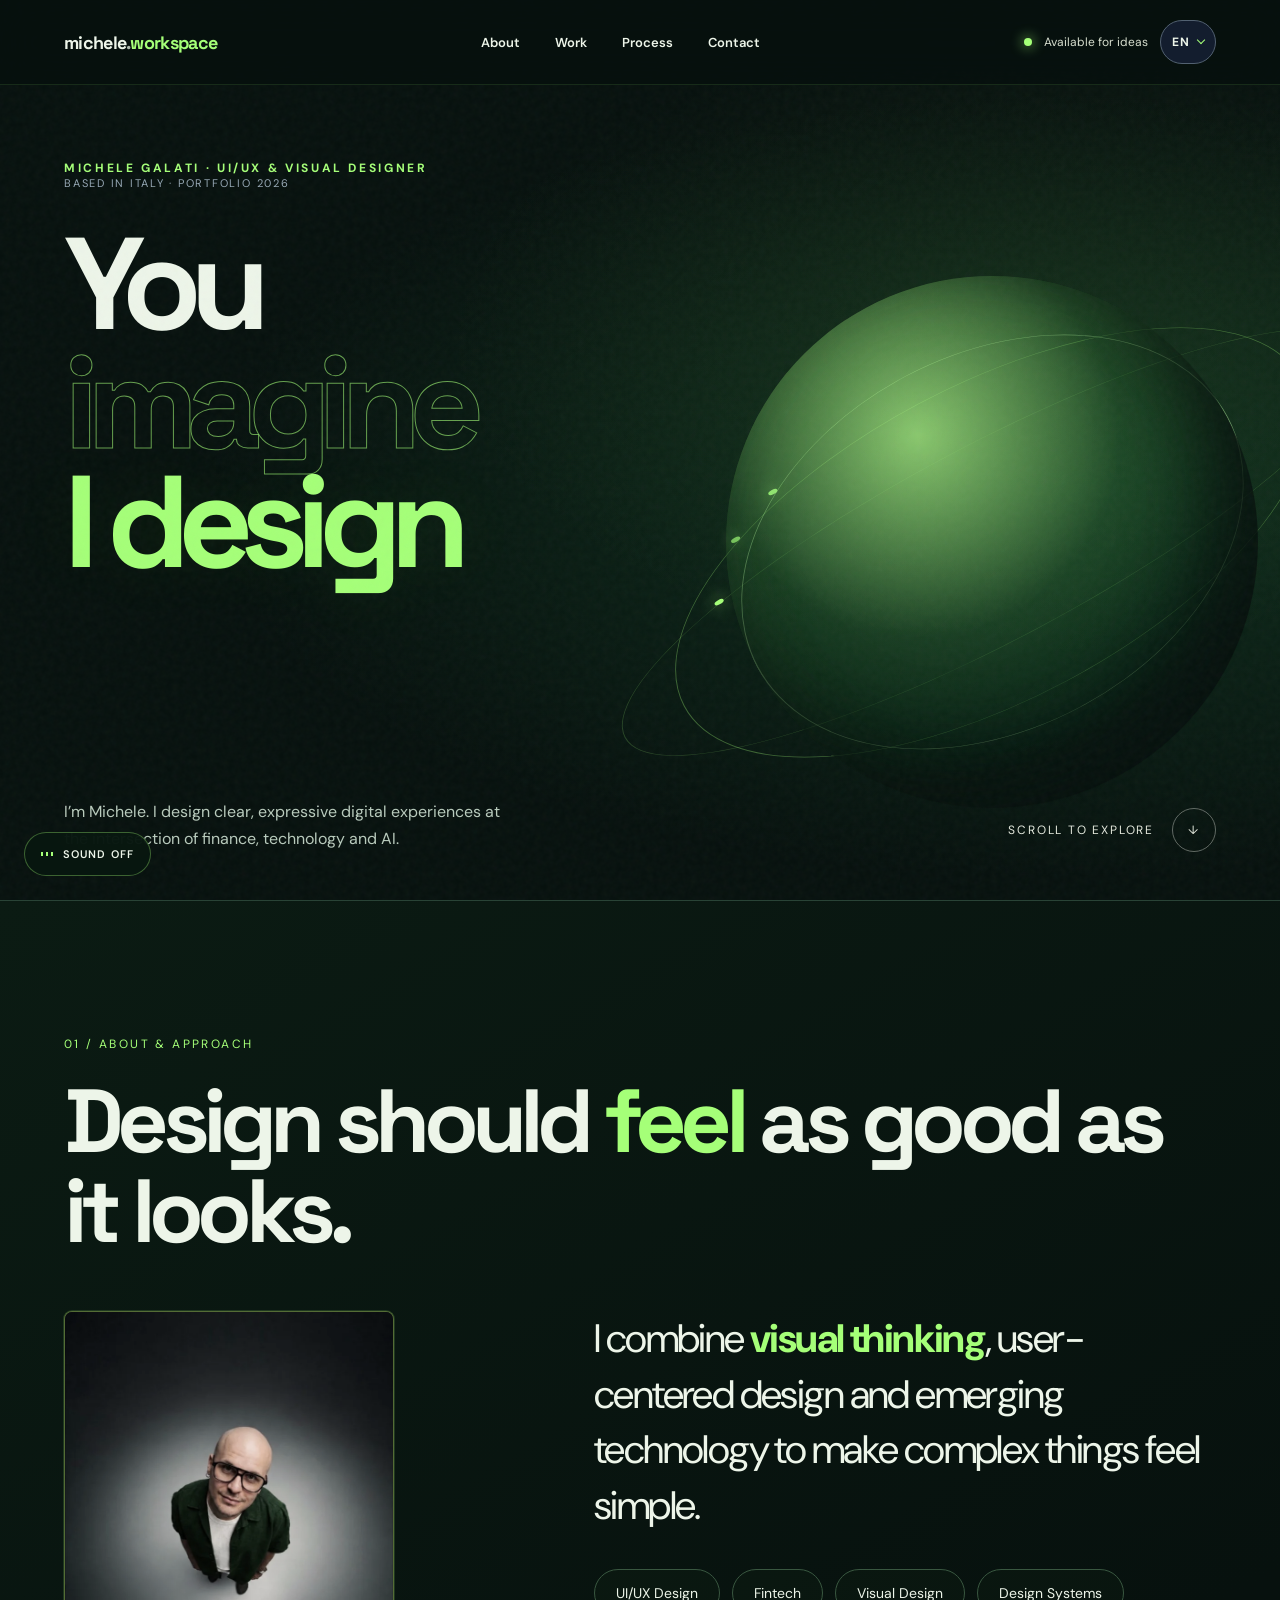
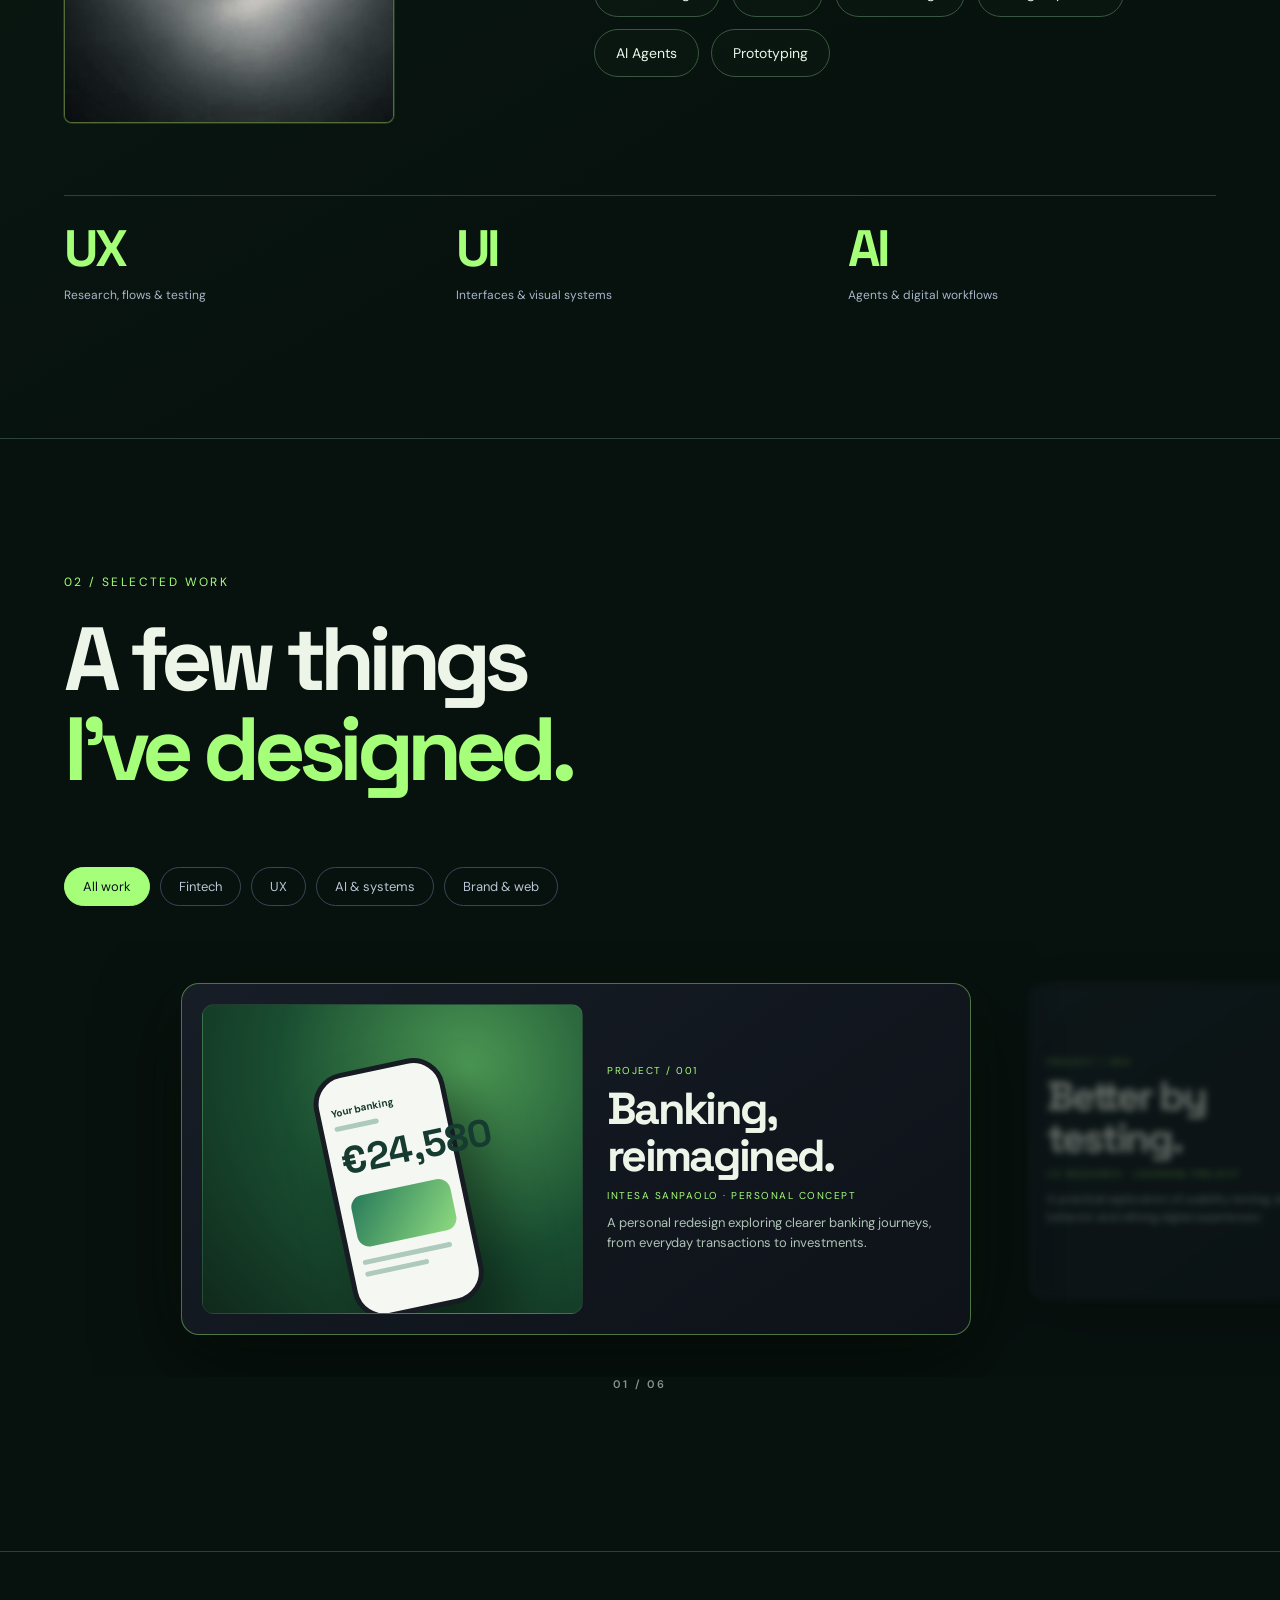
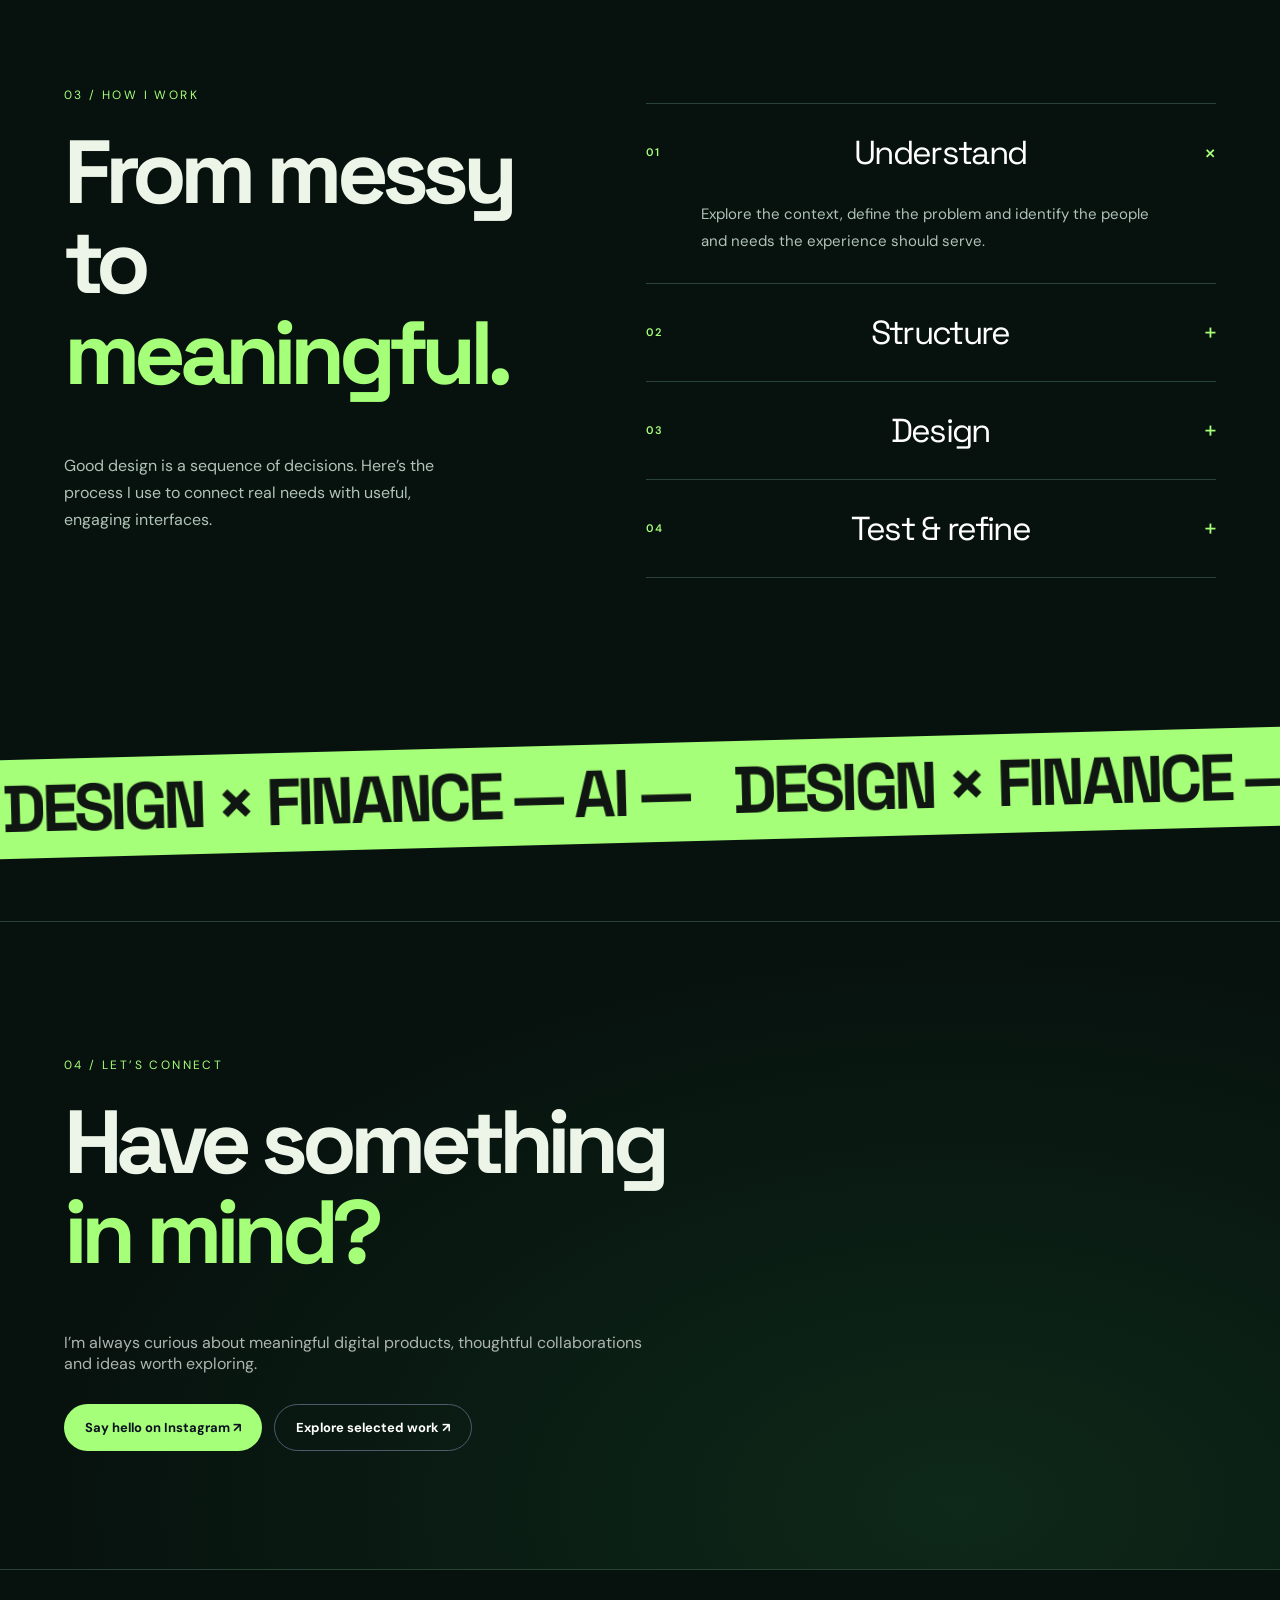
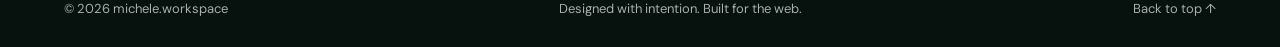
==== commit 7adf14d2: "Add Ecodream and Orizon project materials with images and multilingual details" ====
--- a/index.html
+++ b/index.html
@@ -1,3 +1,3 @@
 <!DOCTYPE html>
 
-<html lang="it"><head><meta charset="utf-8"/><meta content="width=device-width, initial-scale=1" name="viewport"/><title>michele.workspace — UI/UX, Fintech e IA</title><link rel="stylesheet" href="css/live-base.css"><link rel="stylesheet" href="css/motion.css"><meta content="Michele Galati, designer UI/UX. Progetti selezionati di fintech, design visivo e IA." data-i18n-content="description" name="description"/><meta content="#0b1020" name="theme-color"/><noscript><style>.reveal{opacity:1!important;transform:none!important}body,a,button{cursor:auto!important}</style></noscript><link rel="canonical" href="https://michelegalatistudio-svg.github.io/Portfolio/index.html"><meta property="og:title" content="michele.workspace — UI/UX, Fintech e IA"><meta property="og:description" content="Sono Michele. Progetto esperienze digitali chiare ed espressive all’incrocio tra finanza, tecnologia e IA."><meta property="og:image" content="https://michelegalatistudio-svg.github.io/Portfolio/assets/social/index.jpg"></head><body><a class="skip" href="#main" data-i18n="skip">Vai al contenuto</a><div aria-hidden="true" class="progress" id="progress"></div><div class="grain"></div><div class="cursor" id="cursor"></div><header class="nav" id="site-nav"><a aria-label="michele.workspace — torna all’inizio" data-i18n-label="brandLabel" class="brand" href="#top">michele<span style="color:#aeb9ae">.</span><b>workspace</b></a><nav class="navlinks" aria-label="Navigazione principale" data-i18n-label="navLabel"><ul class="live-nav-list"><li><a href="#about" data-i18n="about">Profilo</a></li><li><a href="#work" data-i18n="work">Progetti</a></li><li><a href="#process" data-i18n="process">Metodo</a></li><li><a href="#contact" data-i18n="contact">Contatti</a></li></ul></nav><div class="navright"><div class="dot"></div><span class="available" data-i18n="available">Aperto a nuove idee</span><div class="locale-picker"><select id="site-language" aria-label="Lingua" data-i18n-label="language"><option value="it" lang="it">Italiano</option><option value="en" lang="en">English</option><option value="de" lang="de">Deutsch</option><option value="es" lang="es">Español</option></select><span aria-hidden="true" id="locale-code">IT</span></div><button aria-controls="mobile-menu" aria-expanded="false" aria-label="Apri il menu" class="menu-toggle" id="menu-toggle">MENU +</button></div></header><nav aria-label="Navigazione mobile" data-i18n-label="mobileLabel" class="mobile-menu" id="mobile-menu"><a href="#about" data-i18n="about">Profilo</a><a href="#work" data-i18n="work">Progetti</a><a href="#process" data-i18n="process">Metodo</a><a href="#contact" data-i18n="contact">Contatti</a><small data-i18n="disciplines">DESIGN × FINANZA × IA</small></nav><main id="main"><section class="hero" id="top"><div class="motion-field" aria-hidden="true"><div class="motion-ring"></div><div class="motion-ring"></div><div class="motion-ring"></div><div class="motion-core"></div></div><div class="glow" id="glow"></div><div><div class="eyebrow reveal" data-i18n="eyebrow">Michele Galati · Designer UI/UX e visuale</div><div class="hero-index" data-i18n="location">IN ITALIA · PORTFOLIO 2026</div><h1 class="reveal delay"><span class="word" data-i18n="hero1">Tu</span><span class="word outline" data-i18n="hero2">immagini</span><span class="word lime" data-i18n="hero3">io progetto</span></h1></div><div class="herofoot reveal"><p data-i18n="heroIntro">Sono Michele. Progetto esperienze digitali chiare ed espressive all’incrocio tra finanza, tecnologia e IA.</p><a class="scrollnote" href="#about" data-i18n="scroll">SCORRI PER ESPLORARE <span>↓</span></a></div><div aria-hidden="true" class="hero-orbit" id="hero-orbit"><div class="ring"></div><div class="ring"></div><div class="ring"></div><div class="satellite"></div></div></section><section class="section" id="about"><div class="tag reveal" data-i18n="aboutTag">01 / Profilo e approccio</div><h2 class="reveal" data-i18n="aboutTitle">Il design deve essere piacevole da <em>usare</em> quanto da guardare.</h2><div class="about-layout"><div class="about-aside reveal"><figure class="portrait"><img src="assets/images/portrait-live.webp" alt="Ritratto di Michele Galati" data-i18n-alt="portraitAlt" width="1122" height="1402" loading="lazy" decoding="async"></figure></div><div class="about-content"><p class="intro reveal" data-i18n="aboutIntro">Unisco <strong>pensiero visivo</strong>, design centrato sulle persone e tecnologie emergenti per rendere semplice ciò che è complesso.</p><div class="skills reveal"><div class="chip" data-i18n="uiux">Design UI/UX</div><div class="chip">Fintech</div><div class="chip" data-i18n="visual">Design visivo</div><div class="chip" data-i18n="systems">Sistemi di design</div><div class="chip" data-i18n="agents">Agenti IA</div><div class="chip" data-i18n="prototyping">Prototipazione</div></div></div></div><div class="stats reveal"><div class="stat"><b>UX</b><span data-i18n="uxStat">Ricerca, flussi e test</span></div><div class="stat"><b>UI</b><span data-i18n="uiStat">Interfacce e sistemi visivi</span></div><div class="stat"><b data-i18n="ai">IA</b><span data-i18n="aiStat">Agenti e flussi digitali</span></div></div></section><section class="section" id="work"><div class="workhead"><div><div class="tag reveal" data-i18n="workTag">02 / Progetti selezionati</div><h2 class="reveal" data-i18n="workTitle">Alcuni dei<br/><em>miei progetti.</em></h2></div></div><div aria-label="Filtra i progetti" data-i18n-label="filterLabel" class="filters" role="group"><button aria-pressed="true" class="filter active" data-filter="all" type="button" data-i18n="all">Tutti i progetti</button><button aria-pressed="false" class="filter" data-filter="fintech" type="button">Fintech</button><button aria-pressed="false" class="filter" data-filter="ux" type="button">UX</button><button aria-pressed="false" class="filter" data-filter="ai" type="button" data-i18n="aiFilter">IA e sistemi</button></div><div class="project-carousel" id="project-carousel"><article class="project" role="button" tabindex="0" aria-label="Apri i dettagli del progetto" data-i18n-label="projectLabel" data-category="fintech ux" data-project="banking"><div class="visual green reveal"><div class="mock"><div class="tiny" data-i18n="bankMock">La tua banca</div><div class="line" style="width:45%"></div><div class="balance" data-i18n="bankBalance">24.580 €</div><div class="block"></div><div class="line" style="width:90%"></div><div class="line" style="width:65%"></div></div></div><div class="projectinfo reveal"><div class="number"><span data-i18n="projectNumber">PROGETTO</span> / 001</div><h3 data-i18n="bankTitle">La banca,<br/>ripensata.</h3><div class="type" data-i18n="bankType">Intesa Sanpaolo · Concept personale</div><p data-i18n="bankCopy">Un redesign personale per rendere più chiare le operazioni bancarie, dai pagamenti quotidiani agli investimenti.</p></div></article><article class="project" role="button" tabindex="0" aria-label="Apri i dettagli del progetto" data-i18n-label="projectLabel" data-category="ux" data-project="testing"><div class="visual blue reveal"><div class="mock"><div class="tiny" data-i18n="testMock">Esperienza digitale</div><div class="line" style="width:70%"></div><div class="balance" data-i18n="discover">Scopri.</div><div class="block"></div><div class="line" style="width:85%"></div><div class="line" style="width:55%"></div></div></div><div class="projectinfo reveal"><div class="number"><span data-i18n="projectNumber">PROGETTO</span> / 002</div><h3 data-i18n="testTitle">Migliorare<br/>con i test.</h3><div class="type" data-i18n="testType">Ricerca UX · Progetto formativo</div><p data-i18n="testCopy">Un’esplorazione pratica dei test di usabilità per osservare il comportamento delle persone e migliorare le esperienze digitali.</p></div></article><article class="project" role="button" tabindex="0" aria-label="Apri i dettagli del progetto" data-i18n-label="projectLabel" data-category="ai ux" data-project="agents"><div class="visual purple reveal"><div class="mock"><div class="tiny" data-i18n="agentMock">Automazione e IA</div><div class="line" style="width:60%"></div><div class="balance" data-i18n="smarter">Lavora meglio.</div><div class="block"></div><div class="line" style="width:75%"></div><div class="line" style="width:50%"></div></div></div><div class="projectinfo reveal"><div class="number"><span data-i18n="projectNumber">PROGETTO</span> / 003</div><h3 data-i18n="agentTitle">Automazione<br/>a misura d’uomo.</h3><div class="type" data-i18n="agentType">Agenti IA · n8n · Progetto formativo</div><p data-i18n="agentCopy">Un flusso conversazionale che combina automazione, revisione esplicita e controllo umano.</p></div></article><article class="project" role="button" tabindex="0" aria-label="Apri i dettagli del progetto" data-i18n-label="projectLabel" data-category="ai ux" data-project="flow"><div class="visual coral reveal"><div class="flow-preview"><div class="flow-top"><span>flow<span style="color:#c47d72">.</span> workspace</span><i></i></div><div class="flow-main"><div class="flow-circle" data-i18n="flowMock">PANORAMICA<br/>PROGETTO</div><div class="flow-rows"><span></span><span></span><span></span><span></span></div></div></div></div><div class="projectinfo reveal"><div class="number"><span data-i18n="projectNumber">PROGETTO</span> / 004</div><h3 data-i18n="flowTitle">Lavoro in<br/>movimento.</h3><div class="type" data-i18n="flowType">Flow · Concept per la gestione del lavoro</div><p data-i18n="flowCopy">Un approccio visivo per seguire progetti, responsabilità e scadenze, pensato per dare chiarezza ai team.</p></div></article></div><p class="carousel-status" id="carousel-status" aria-live="polite">01 / 04</p></section><section class="section" id="process"><div class="tag reveal" data-i18n="processTag">03 / Come lavoro</div><div class="process-grid"><div class="process-lead"><h2 class="reveal" data-i18n="processTitle">Dalla complessità<br/>alla <em>chiarezza.</em></h2><p class="reveal" data-i18n="processIntro">Il buon design nasce da una serie di decisioni. Con questo metodo traduco bisogni reali in interfacce utili e coinvolgenti.</p></div><div class="process-list reveal"><div class="step open"><button aria-expanded="true" class="step-button"><span class="n">01</span><span data-i18n="understand">Comprendere</span><span class="plus">+</span></button><div class="step-copy"><p data-i18n="understandCopy">Esploro il contesto, definisco il problema e individuo le persone a cui si rivolge l’esperienza e i loro bisogni.</p></div></div><div class="step"><button aria-expanded="false" class="step-button"><span class="n">02</span><span data-i18n="structure">Strutturare</span><span class="plus">+</span></button><div class="step-copy"><p data-i18n="structureCopy">Trasformo i risultati della ricerca in percorsi chiari, architettura dell’informazione e primi wireframe.</p></div></div><div class="step"><button aria-expanded="false" class="step-button"><span class="n">03</span><span data-i18n="design">Progettare</span><span class="plus">+</span></button><div class="step-copy"><p data-i18n="designCopy">Definisco un linguaggio visivo, disegno interfacce dettagliate e creo animazioni al servizio dell’usabilità.</p></div></div><div class="step"><button aria-expanded="false" class="step-button"><span class="n">04</span><span data-i18n="refine">Testare e affinare</span><span class="plus">+</span></button><div class="step-copy"><p data-i18n="refineCopy">Creo prototipi, testo le attività principali e miglioro il progetto in base all’esperienza delle persone.</p></div></div></div></div></section><div aria-hidden="true" class="ticker"><div class="tickertrack"><span data-i18n="ticker">DESIGN × FINANZA — IA —</span><span data-i18n="ticker">DESIGN × FINANZA — IA —</span></div></div><section class="section contact" id="contact"><div class="tag reveal" data-i18n="contactTag">04 / Parliamone</div><h2 class="reveal" data-i18n="contactTitle">Hai qualcosa<br/><em>in mente?</em></h2><p class="reveal" style="color:#aeb5af;max-width:600px" data-i18n="contactCopy">Mi interessano i prodotti digitali che rispondono a bisogni reali, le collaborazioni e le idee da esplorare.</p><div class="contact-actions reveal"><a class="pill-link" href="https://www.instagram.com/michele.workspace/" rel="noopener noreferrer" target="_blank" data-i18n="instagram">Scrivimi su Instagram ↗</a><a class="pill-link secondary" href="#work" data-i18n="seeWork">Esplora i progetti ↗</a></div></section></main><footer class="footer"><span>© 2026 michele.workspace</span><span data-i18n="footer">Progettato con cura. Creato per il web.</span><a href="#top" data-i18n="back">Torna all’inizio ↑</a></footer><div aria-hidden="true" aria-labelledby="dialog-title" aria-modal="true" class="dialog" id="project-dialog" role="dialog"><div class="dialog-panel" tabindex="-1"><button aria-label="Chiudi i dettagli del progetto" data-i18n-label="closeLabel" class="dialog-close" type="button">×</button><div class="dialog-label" id="dialog-label"></div><h2 id="dialog-title"></h2><p id="dialog-summary"></p><div class="dialog-grid"><div><h3 data-i18n="focus">Obiettivi</h3><p id="dialog-focus"></p></div><div><h3 data-i18n="approach">Approccio</h3><p id="dialog-approach"></p></div></div><p class="dialog-note" data-i18n="note">Anteprima del portfolio. Il caso studio dettagliato e le schermate definitive saranno aggiunti in seguito.</p></div></div><button aria-label="Torna all’inizio" data-i18n-label="backLabel" class="backtop" id="backtop" type="button">↑</button><button class="sound-toggle" type="button" aria-pressed="false" aria-label="Suoni di interazione / Interaction sounds" title="Attiva i suoni di clic e hover"><span class="sound-bars" aria-hidden="true"><i></i><i></i><i></i></span><span class="sound-label">SOUND OFF</span></button><script src="js/live-app.js" defer></script><script src="js/motion.js" defer></script><script src="js/soft-scroll.js" defer></script></body></html>+<html lang="it"><head><meta charset="utf-8"/><meta content="width=device-width, initial-scale=1" name="viewport"/><title>michele.workspace — UI/UX, Fintech e IA</title><link rel="stylesheet" href="css/live-base.css"><link rel="stylesheet" href="css/motion.css"><meta content="Michele Galati, designer UI/UX. Progetti selezionati di fintech, design visivo e IA." data-i18n-content="description" name="description"/><meta content="#0b1020" name="theme-color"/><noscript><style>.reveal{opacity:1!important;transform:none!important}body,a,button{cursor:auto!important}</style></noscript><link rel="canonical" href="https://michelegalatistudio-svg.github.io/Portfolio/index.html"><meta property="og:title" content="michele.workspace — UI/UX, Fintech e IA"><meta property="og:description" content="Sono Michele. Progetto esperienze digitali chiare ed espressive all’incrocio tra finanza, tecnologia e IA."><meta property="og:image" content="https://michelegalatistudio-svg.github.io/Portfolio/assets/social/index.jpg"></head><body><a class="skip" href="#main" data-i18n="skip">Vai al contenuto</a><div aria-hidden="true" class="progress" id="progress"></div><div class="grain"></div><div class="cursor" id="cursor"></div><header class="nav" id="site-nav"><a aria-label="michele.workspace — torna all’inizio" data-i18n-label="brandLabel" class="brand" href="#top">michele<span style="color:#aeb9ae">.</span><b>workspace</b></a><nav class="navlinks" aria-label="Navigazione principale" data-i18n-label="navLabel"><ul class="live-nav-list"><li><a href="#about" data-i18n="about">Profilo</a></li><li><a href="#work" data-i18n="work">Progetti</a></li><li><a href="#process" data-i18n="process">Metodo</a></li><li><a href="#contact" data-i18n="contact">Contatti</a></li></ul></nav><div class="navright"><div class="dot"></div><span class="available" data-i18n="available">Aperto a nuove idee</span><div class="locale-picker"><select id="site-language" aria-label="Lingua" data-i18n-label="language"><option value="it" lang="it">Italiano</option><option value="en" lang="en">English</option><option value="de" lang="de">Deutsch</option><option value="es" lang="es">Español</option></select><span aria-hidden="true" id="locale-code">IT</span></div><button aria-controls="mobile-menu" aria-expanded="false" aria-label="Apri il menu" class="menu-toggle" id="menu-toggle">MENU +</button></div></header><nav aria-label="Navigazione mobile" data-i18n-label="mobileLabel" class="mobile-menu" id="mobile-menu"><a href="#about" data-i18n="about">Profilo</a><a href="#work" data-i18n="work">Progetti</a><a href="#process" data-i18n="process">Metodo</a><a href="#contact" data-i18n="contact">Contatti</a><small data-i18n="disciplines">DESIGN × FINANZA × IA</small></nav><main id="main"><section class="hero" id="top"><div class="motion-field" aria-hidden="true"><div class="motion-ring"></div><div class="motion-ring"></div><div class="motion-ring"></div><div class="motion-core"></div></div><div class="glow" id="glow"></div><div><div class="eyebrow reveal" data-i18n="eyebrow">Michele Galati · Designer UI/UX e visuale</div><div class="hero-index" data-i18n="location">IN ITALIA · PORTFOLIO 2026</div><h1 class="reveal delay"><span class="word" data-i18n="hero1">Tu</span><span class="word outline" data-i18n="hero2">immagini</span><span class="word lime" data-i18n="hero3">io progetto</span></h1></div><div class="herofoot reveal"><p data-i18n="heroIntro">Sono Michele. Progetto esperienze digitali chiare ed espressive all’incrocio tra finanza, tecnologia e IA.</p><a class="scrollnote" href="#about" data-i18n="scroll">SCORRI PER ESPLORARE <span>↓</span></a></div><div aria-hidden="true" class="hero-orbit" id="hero-orbit"><div class="ring"></div><div class="ring"></div><div class="ring"></div><div class="satellite"></div></div></section><section class="section" id="about"><div class="tag reveal" data-i18n="aboutTag">01 / Profilo e approccio</div><h2 class="reveal" data-i18n="aboutTitle">Il design deve essere piacevole da <em>usare</em> quanto da guardare.</h2><div class="about-layout"><div class="about-aside reveal"><figure class="portrait"><img src="assets/images/portrait-live.webp" alt="Ritratto di Michele Galati" data-i18n-alt="portraitAlt" width="1122" height="1402" loading="lazy" decoding="async"></figure></div><div class="about-content"><p class="intro reveal" data-i18n="aboutIntro">Unisco <strong>pensiero visivo</strong>, design centrato sulle persone e tecnologie emergenti per rendere semplice ciò che è complesso.</p><div class="skills reveal"><div class="chip" data-i18n="uiux">Design UI/UX</div><div class="chip">Fintech</div><div class="chip" data-i18n="visual">Design visivo</div><div class="chip" data-i18n="systems">Sistemi di design</div><div class="chip" data-i18n="agents">Agenti IA</div><div class="chip" data-i18n="prototyping">Prototipazione</div></div></div></div><div class="stats reveal"><div class="stat"><b>UX</b><span data-i18n="uxStat">Ricerca, flussi e test</span></div><div class="stat"><b>UI</b><span data-i18n="uiStat">Interfacce e sistemi visivi</span></div><div class="stat"><b data-i18n="ai">IA</b><span data-i18n="aiStat">Agenti e flussi digitali</span></div></div></section><section class="section" id="work"><div class="workhead"><div><div class="tag reveal" data-i18n="workTag">02 / Progetti selezionati</div><h2 class="reveal" data-i18n="workTitle">Alcuni dei<br/><em>miei progetti.</em></h2></div></div><div aria-label="Filtra i progetti" data-i18n-label="filterLabel" class="filters" role="group"><button aria-pressed="true" class="filter active" data-filter="all" type="button" data-i18n="all">Tutti i progetti</button><button aria-pressed="false" class="filter" data-filter="fintech" type="button">Fintech</button><button aria-pressed="false" class="filter" data-filter="ux" type="button">UX</button><button aria-pressed="false" class="filter" data-filter="ai" type="button" data-i18n="aiFilter">IA e sistemi</button><button aria-pressed="false" class="filter" data-filter="brand" type="button" data-i18n="brandFilter">Brand e web</button></div><div class="project-carousel" id="project-carousel"><article class="project" role="button" tabindex="0" aria-label="Apri i dettagli del progetto" data-i18n-label="projectLabel" data-category="fintech ux" data-project="banking"><div class="visual green reveal"><div class="mock"><div class="tiny" data-i18n="bankMock">La tua banca</div><div class="line" style="width:45%"></div><div class="balance" data-i18n="bankBalance">24.580 €</div><div class="block"></div><div class="line" style="width:90%"></div><div class="line" style="width:65%"></div></div></div><div class="projectinfo reveal"><div class="number"><span data-i18n="projectNumber">PROGETTO</span> / 001</div><h3 data-i18n="bankTitle">La banca,<br/>ripensata.</h3><div class="type" data-i18n="bankType">Intesa Sanpaolo · Concept personale</div><p data-i18n="bankCopy">Un redesign personale per rendere più chiare le operazioni bancarie, dai pagamenti quotidiani agli investimenti.</p></div></article><article class="project" role="button" tabindex="0" aria-label="Apri i dettagli del progetto" data-i18n-label="projectLabel" data-category="ux" data-project="testing"><div class="visual blue reveal"><div class="mock"><div class="tiny" data-i18n="testMock">Esperienza digitale</div><div class="line" style="width:70%"></div><div class="balance" data-i18n="discover">Scopri.</div><div class="block"></div><div class="line" style="width:85%"></div><div class="line" style="width:55%"></div></div></div><div class="projectinfo reveal"><div class="number"><span data-i18n="projectNumber">PROGETTO</span> / 002</div><h3 data-i18n="testTitle">Migliorare<br/>con i test.</h3><div class="type" data-i18n="testType">Ricerca UX · Progetto formativo</div><p data-i18n="testCopy">Un’esplorazione pratica dei test di usabilità per osservare il comportamento delle persone e migliorare le esperienze digitali.</p></div></article><article class="project" role="button" tabindex="0" aria-label="Apri i dettagli del progetto" data-i18n-label="projectLabel" data-category="ai ux" data-project="agents"><div class="visual purple reveal"><div class="mock"><div class="tiny" data-i18n="agentMock">Automazione e IA</div><div class="line" style="width:60%"></div><div class="balance" data-i18n="smarter">Lavora meglio.</div><div class="block"></div><div class="line" style="width:75%"></div><div class="line" style="width:50%"></div></div></div><div class="projectinfo reveal"><div class="number"><span data-i18n="projectNumber">PROGETTO</span> / 003</div><h3 data-i18n="agentTitle">Automazione<br/>a misura d’uomo.</h3><div class="type" data-i18n="agentType">Agenti IA · n8n · Progetto formativo</div><p data-i18n="agentCopy">Un flusso conversazionale che combina automazione, revisione esplicita e controllo umano.</p></div></article><article class="project" role="button" tabindex="0" aria-label="Apri i dettagli del progetto" data-i18n-label="projectLabel" data-category="ai ux" data-project="flow"><div class="visual coral reveal"><div class="flow-preview"><div class="flow-top"><span>flow<span style="color:#c47d72">.</span> workspace</span><i></i></div><div class="flow-main"><div class="flow-circle" data-i18n="flowMock">PANORAMICA<br/>PROGETTO</div><div class="flow-rows"><span></span><span></span><span></span><span></span></div></div></div></div><div class="projectinfo reveal"><div class="number"><span data-i18n="projectNumber">PROGETTO</span> / 004</div><h3 data-i18n="flowTitle">Lavoro in<br/>movimento.</h3><div class="type" data-i18n="flowType">Flow · Concept per la gestione del lavoro</div><p data-i18n="flowCopy">Un approccio visivo per seguire progetti, responsabilità e scadenze, pensato per dare chiarezza ai team.</p></div></article><article class="project" role="button" tabindex="0" aria-label="Apri i dettagli del progetto Ecodream" data-category="brand" data-project="ecodream"><div class="visual project-photo reveal"><img src="assets/images/ecodream.webp" width="1920" height="1917" alt="Ecodream" loading="lazy" decoding="async"></div><div class="projectinfo reveal"><div class="number"><span data-i18n="projectNumber">PROGETTO</span> / 005</div><h3>Ecodream</h3><div class="type" data-i18n="ecoType">Ecodream · Sito web</div><p data-i18n="ecoCopy">Un sito web realizzato per Ecodream: il progetto dedicato al brand e alla sua presenza digitale.</p></div></article><article class="project" role="button" tabindex="0" aria-label="Apri i dettagli del progetto Orizon" data-category="brand" data-project="orizon"><div class="visual project-photo reveal"><img src="assets/images/orizon.webp" width="465" height="462" alt="Orizon" loading="lazy" decoding="async"></div><div class="projectinfo reveal"><div class="number"><span data-i18n="projectNumber">PROGETTO</span> / 006</div><h3>Orizon</h3><div class="type" data-i18n="oriType">Orizon · Brand identity</div><p data-i18n="oriCopy">Un’identità visiva per raccontare il turismo rigenerativo, dal simbolo agli asset digitali.</p></div></article></div><p class="carousel-status" id="carousel-status" aria-live="polite">01 / 04</p></section><section class="section" id="process"><div class="tag reveal" data-i18n="processTag">03 / Come lavoro</div><div class="process-grid"><div class="process-lead"><h2 class="reveal" data-i18n="processTitle">Dalla complessità<br/>alla <em>chiarezza.</em></h2><p class="reveal" data-i18n="processIntro">Il buon design nasce da una serie di decisioni. Con questo metodo traduco bisogni reali in interfacce utili e coinvolgenti.</p></div><div class="process-list reveal"><div class="step open"><button aria-expanded="true" class="step-button"><span class="n">01</span><span data-i18n="understand">Comprendere</span><span class="plus">+</span></button><div class="step-copy"><p data-i18n="understandCopy">Esploro il contesto, definisco il problema e individuo le persone a cui si rivolge l’esperienza e i loro bisogni.</p></div></div><div class="step"><button aria-expanded="false" class="step-button"><span class="n">02</span><span data-i18n="structure">Strutturare</span><span class="plus">+</span></button><div class="step-copy"><p data-i18n="structureCopy">Trasformo i risultati della ricerca in percorsi chiari, architettura dell’informazione e primi wireframe.</p></div></div><div class="step"><button aria-expanded="false" class="step-button"><span class="n">03</span><span data-i18n="design">Progettare</span><span class="plus">+</span></button><div class="step-copy"><p data-i18n="designCopy">Definisco un linguaggio visivo, disegno interfacce dettagliate e creo animazioni al servizio dell’usabilità.</p></div></div><div class="step"><button aria-expanded="false" class="step-button"><span class="n">04</span><span data-i18n="refine">Testare e affinare</span><span class="plus">+</span></button><div class="step-copy"><p data-i18n="refineCopy">Creo prototipi, testo le attività principali e miglioro il progetto in base all’esperienza delle persone.</p></div></div></div></div></section><div aria-hidden="true" class="ticker"><div class="tickertrack"><span data-i18n="ticker">DESIGN × FINANZA — IA —</span><span data-i18n="ticker">DESIGN × FINANZA — IA —</span></div></div><section class="section contact" id="contact"><div class="tag reveal" data-i18n="contactTag">04 / Parliamone</div><h2 class="reveal" data-i18n="contactTitle">Hai qualcosa<br/><em>in mente?</em></h2><p class="reveal" style="color:#aeb5af;max-width:600px" data-i18n="contactCopy">Mi interessano i prodotti digitali che rispondono a bisogni reali, le collaborazioni e le idee da esplorare.</p><div class="contact-actions reveal"><a class="pill-link" href="https://www.instagram.com/michele.workspace/" rel="noopener noreferrer" target="_blank" data-i18n="instagram">Scrivimi su Instagram ↗</a><a class="pill-link secondary" href="#work" data-i18n="seeWork">Esplora i progetti ↗</a></div></section></main><footer class="footer"><span>© 2026 michele.workspace</span><span data-i18n="footer">Progettato con cura. Creato per il web.</span><a href="#top" data-i18n="back">Torna all’inizio ↑</a></footer><div aria-hidden="true" aria-labelledby="dialog-title" aria-modal="true" class="dialog" id="project-dialog" role="dialog"><div class="dialog-panel" tabindex="-1"><button aria-label="Chiudi i dettagli del progetto" data-i18n-label="closeLabel" class="dialog-close" type="button">×</button><div class="dialog-label" id="dialog-label"></div><h2 id="dialog-title"></h2><img id="dialog-image" class="dialog-project-image" alt="" hidden><p id="dialog-summary"></p><div class="dialog-grid"><div><h3 data-i18n="focus">Obiettivi</h3><p id="dialog-focus"></p></div><div><h3 data-i18n="approach">Approccio</h3><p id="dialog-approach"></p></div></div><div id="dialog-links" class="dialog-project-links"></div><p class="dialog-note" data-i18n="note">Anteprima del portfolio. Il caso studio dettagliato e le schermate definitive saranno aggiunti in seguito.</p></div></div><button aria-label="Torna all’inizio" data-i18n-label="backLabel" class="backtop" id="backtop" type="button">↑</button><button class="sound-toggle" type="button" aria-pressed="false" aria-label="Suoni di interazione / Interaction sounds" title="Attiva i suoni di clic e hover"><span class="sound-bars" aria-hidden="true"><i></i><i></i><i></i></span><span class="sound-label">SOUND OFF</span></button><script src="js/live-app.js" defer></script><script src="js/motion.js" defer></script><script src="js/soft-scroll.js" defer></script></body></html>
--- a/css/motion.css
+++ b/css/motion.css
@@ -410,3 +410,10 @@
   margin: 0;
   padding: 0;
 }
+
+/* Real project materials: Ecodream and Orizon. */
+.project-photo img{display:block;width:100%;height:100%;object-fit:cover;transition:transform .7s var(--ease)}
+.project:hover .project-photo img{transform:scale(1.035)}
+.dialog-project-image{display:block;width:100%;height:auto;border-radius:8px;margin:0 0 32px}
+.dialog-project-image[hidden]{display:none}
+.dialog-project-links{display:flex;flex-wrap:wrap;gap:12px;margin-top:24px}
